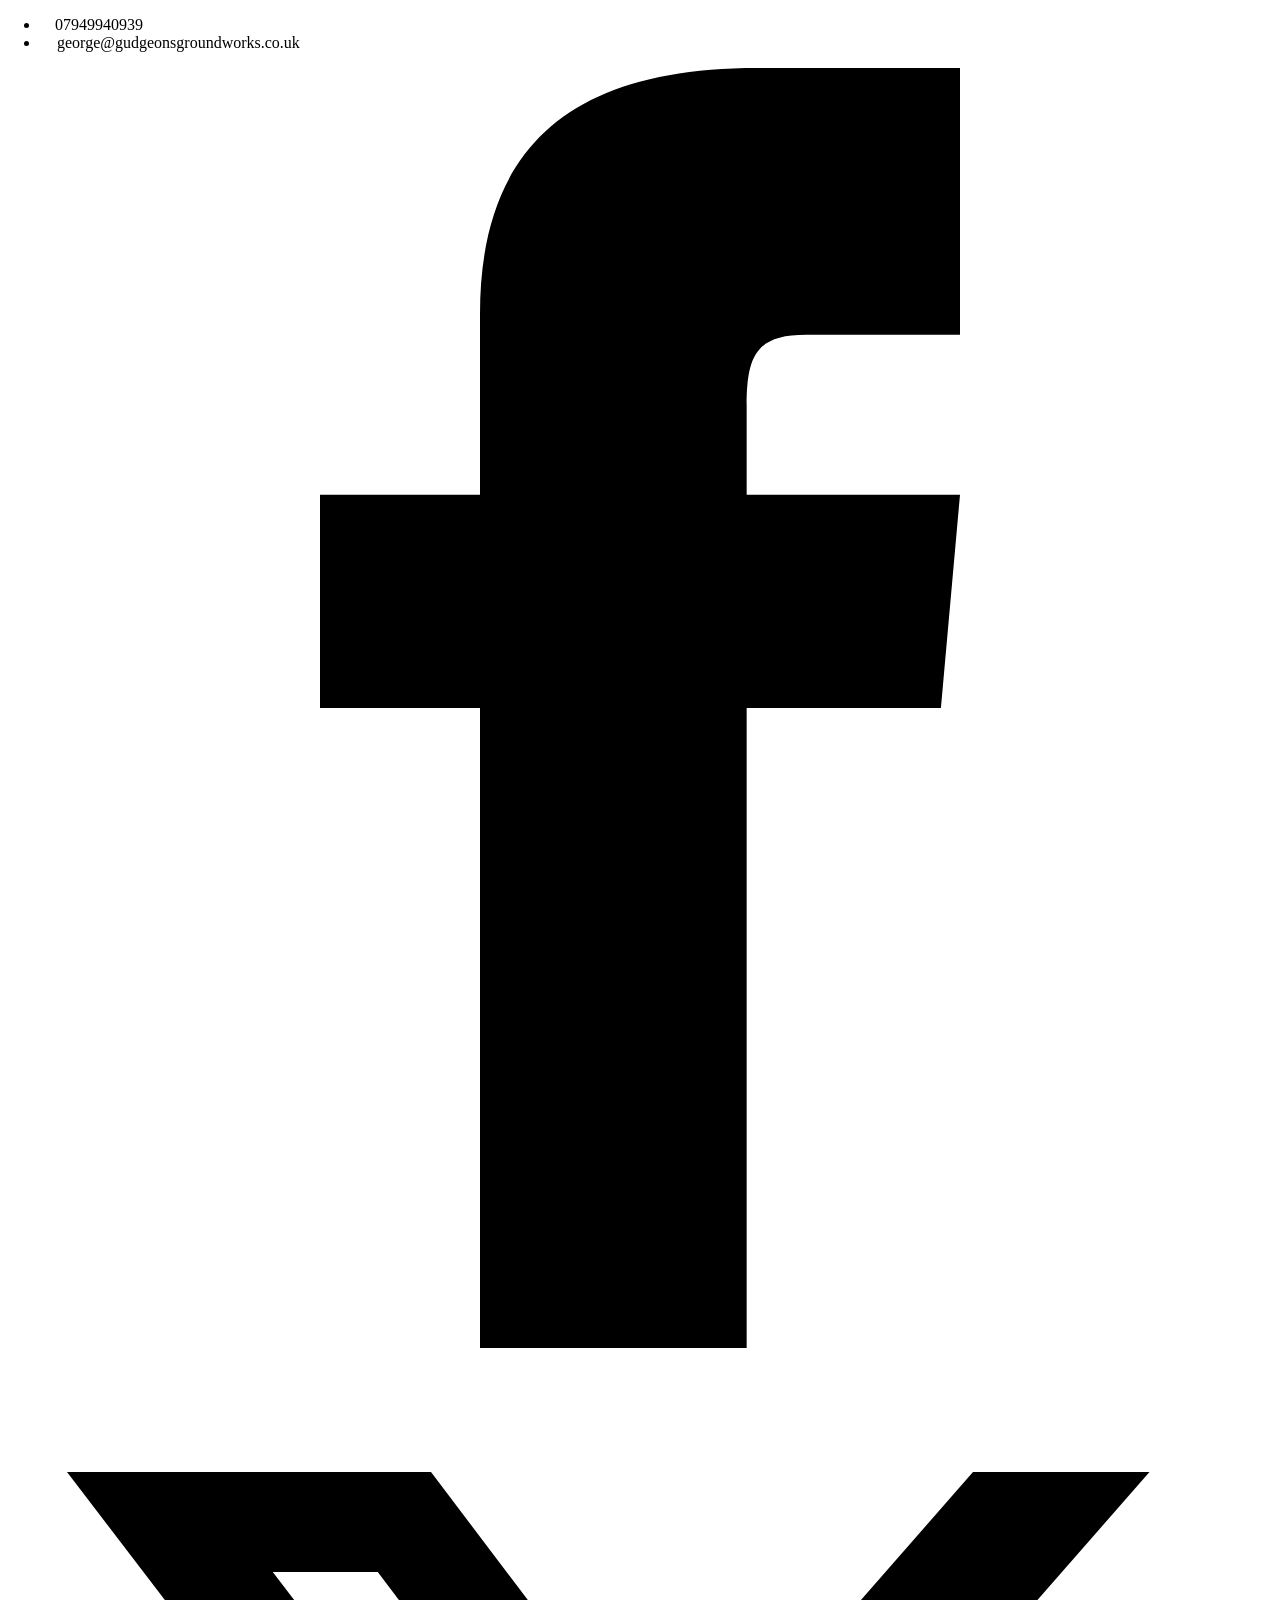
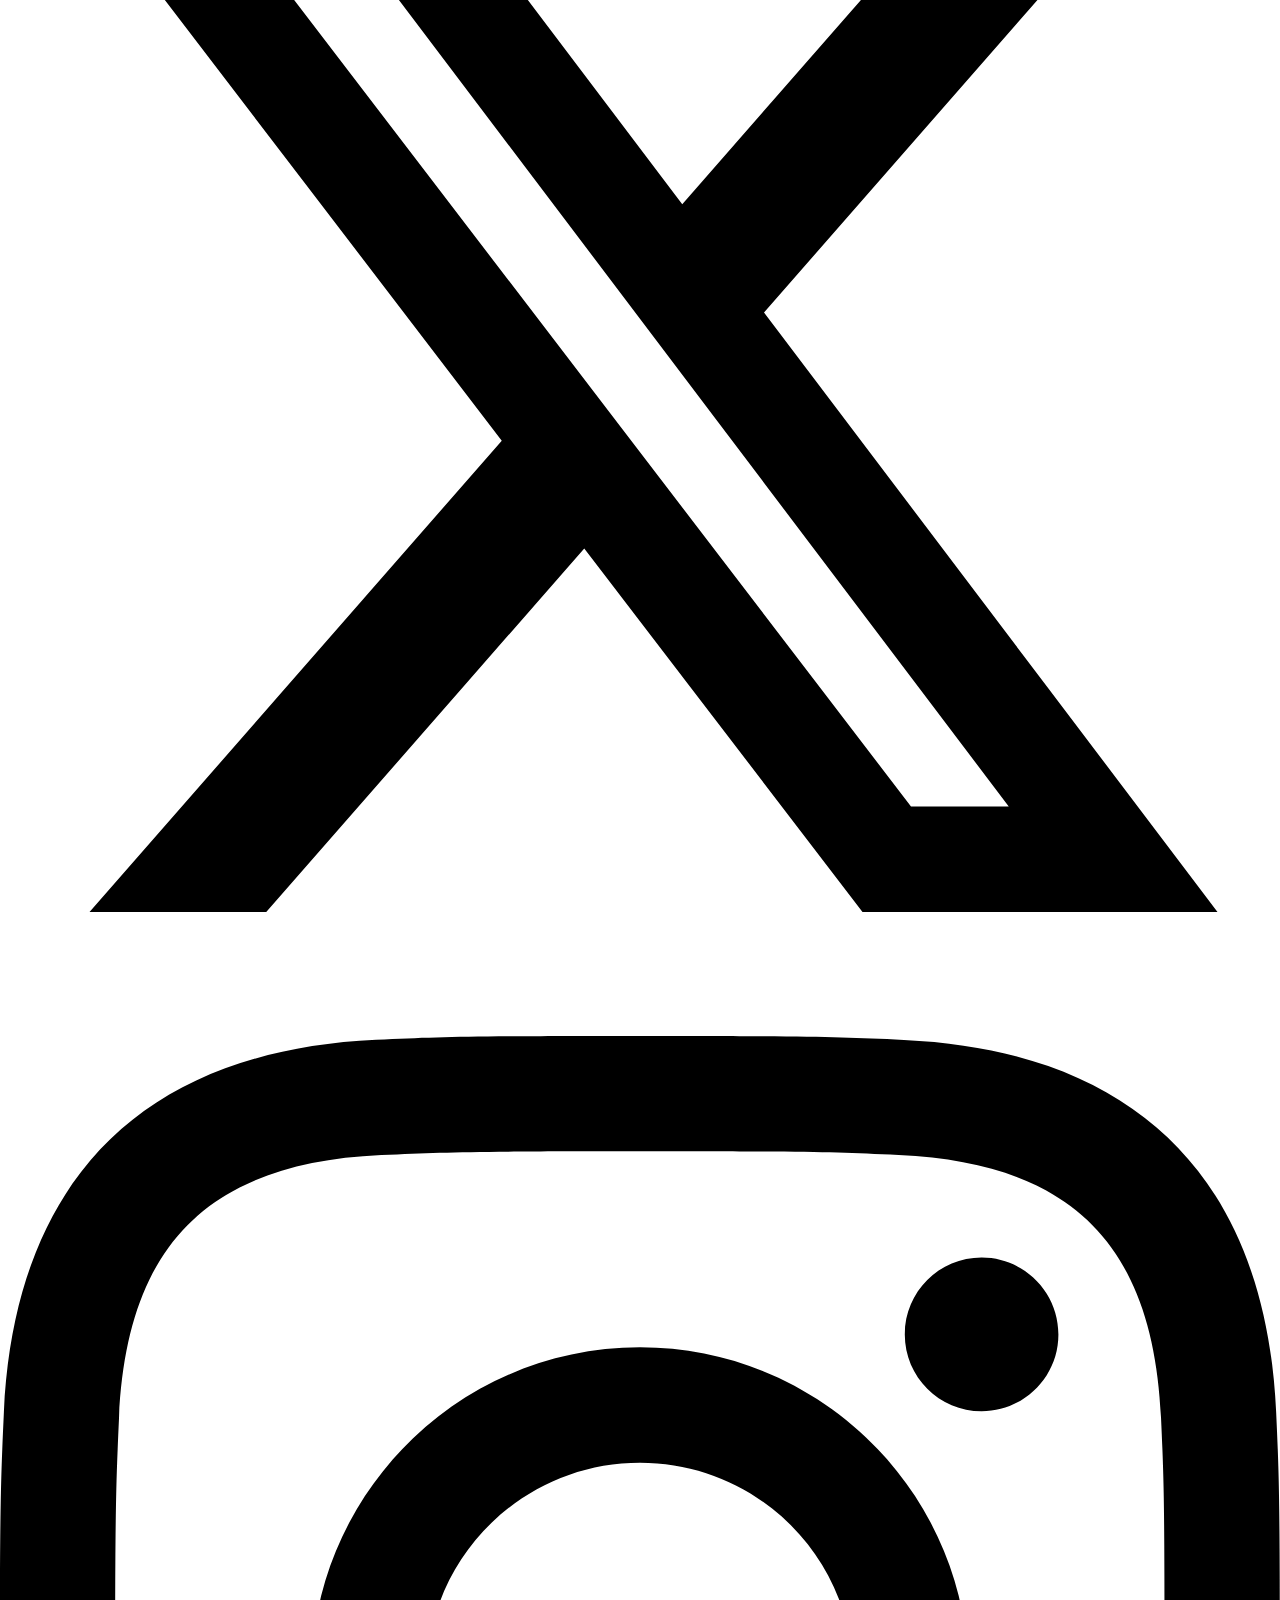
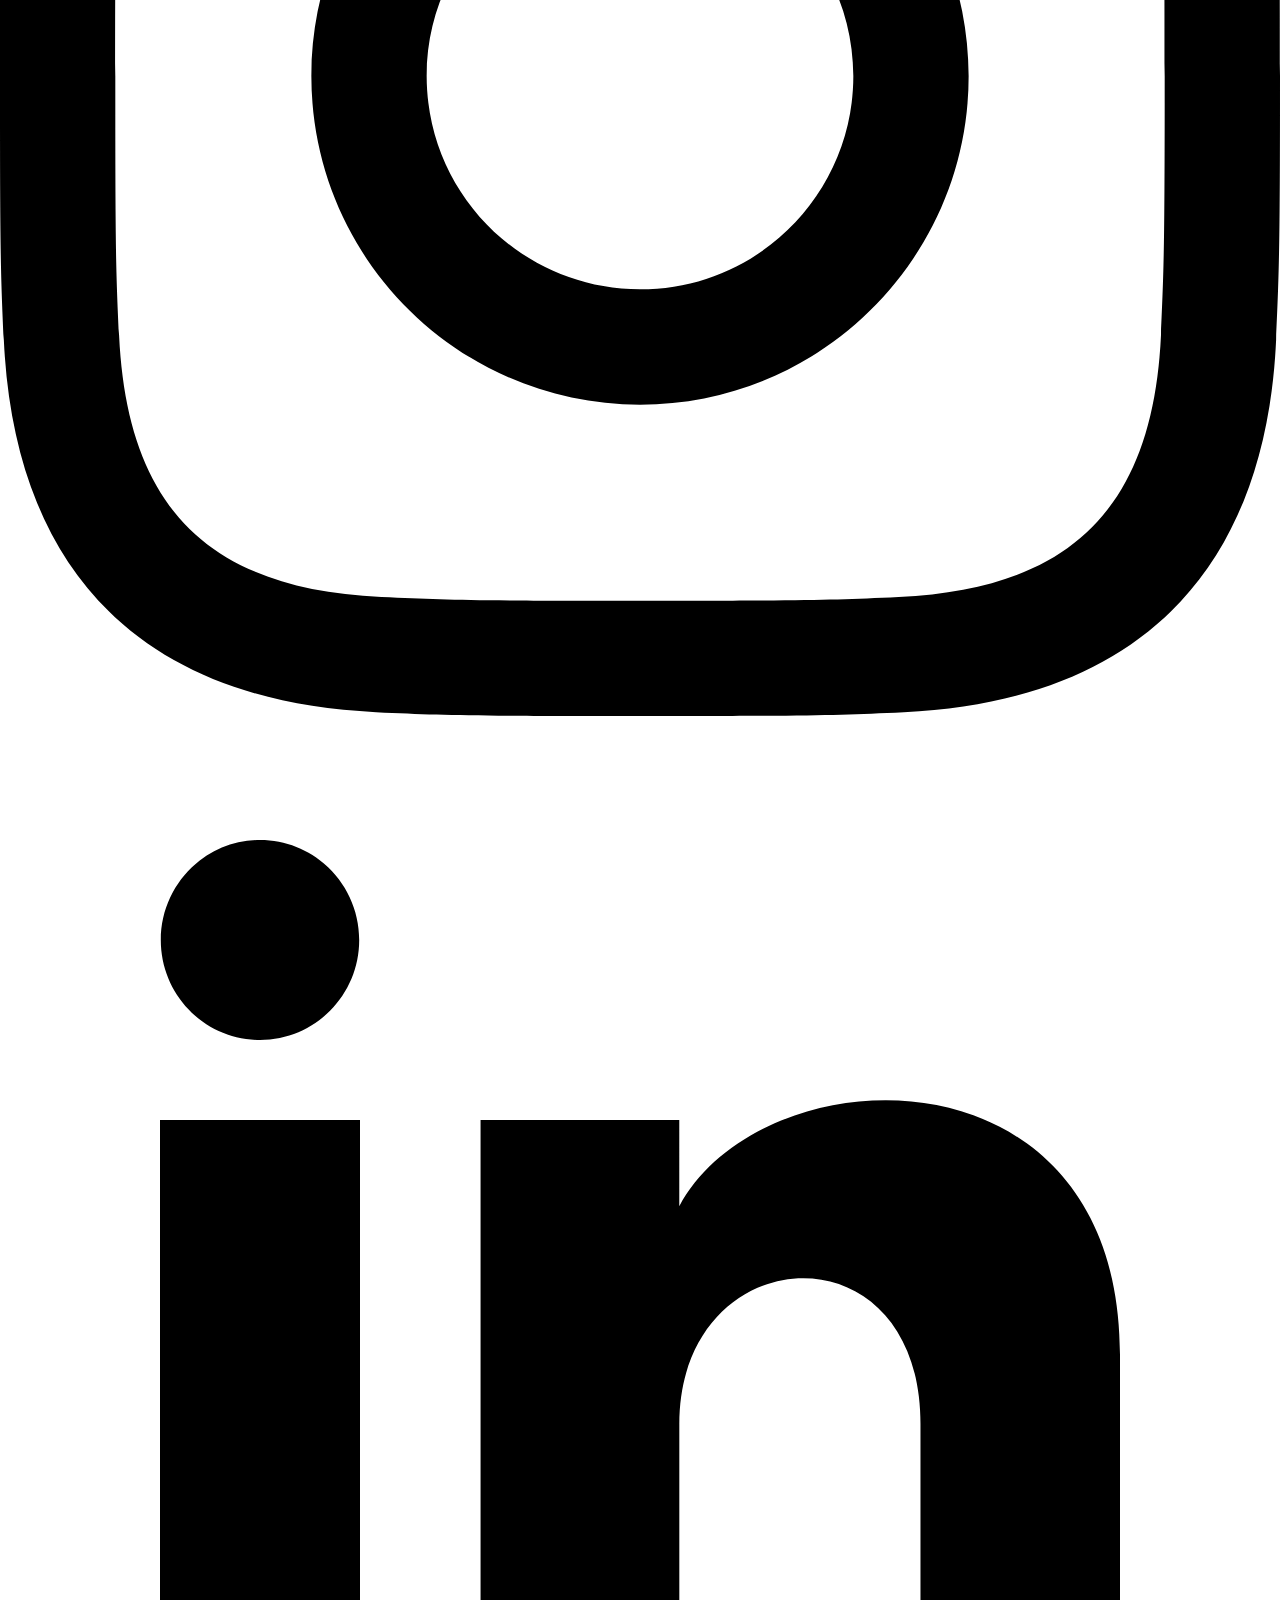
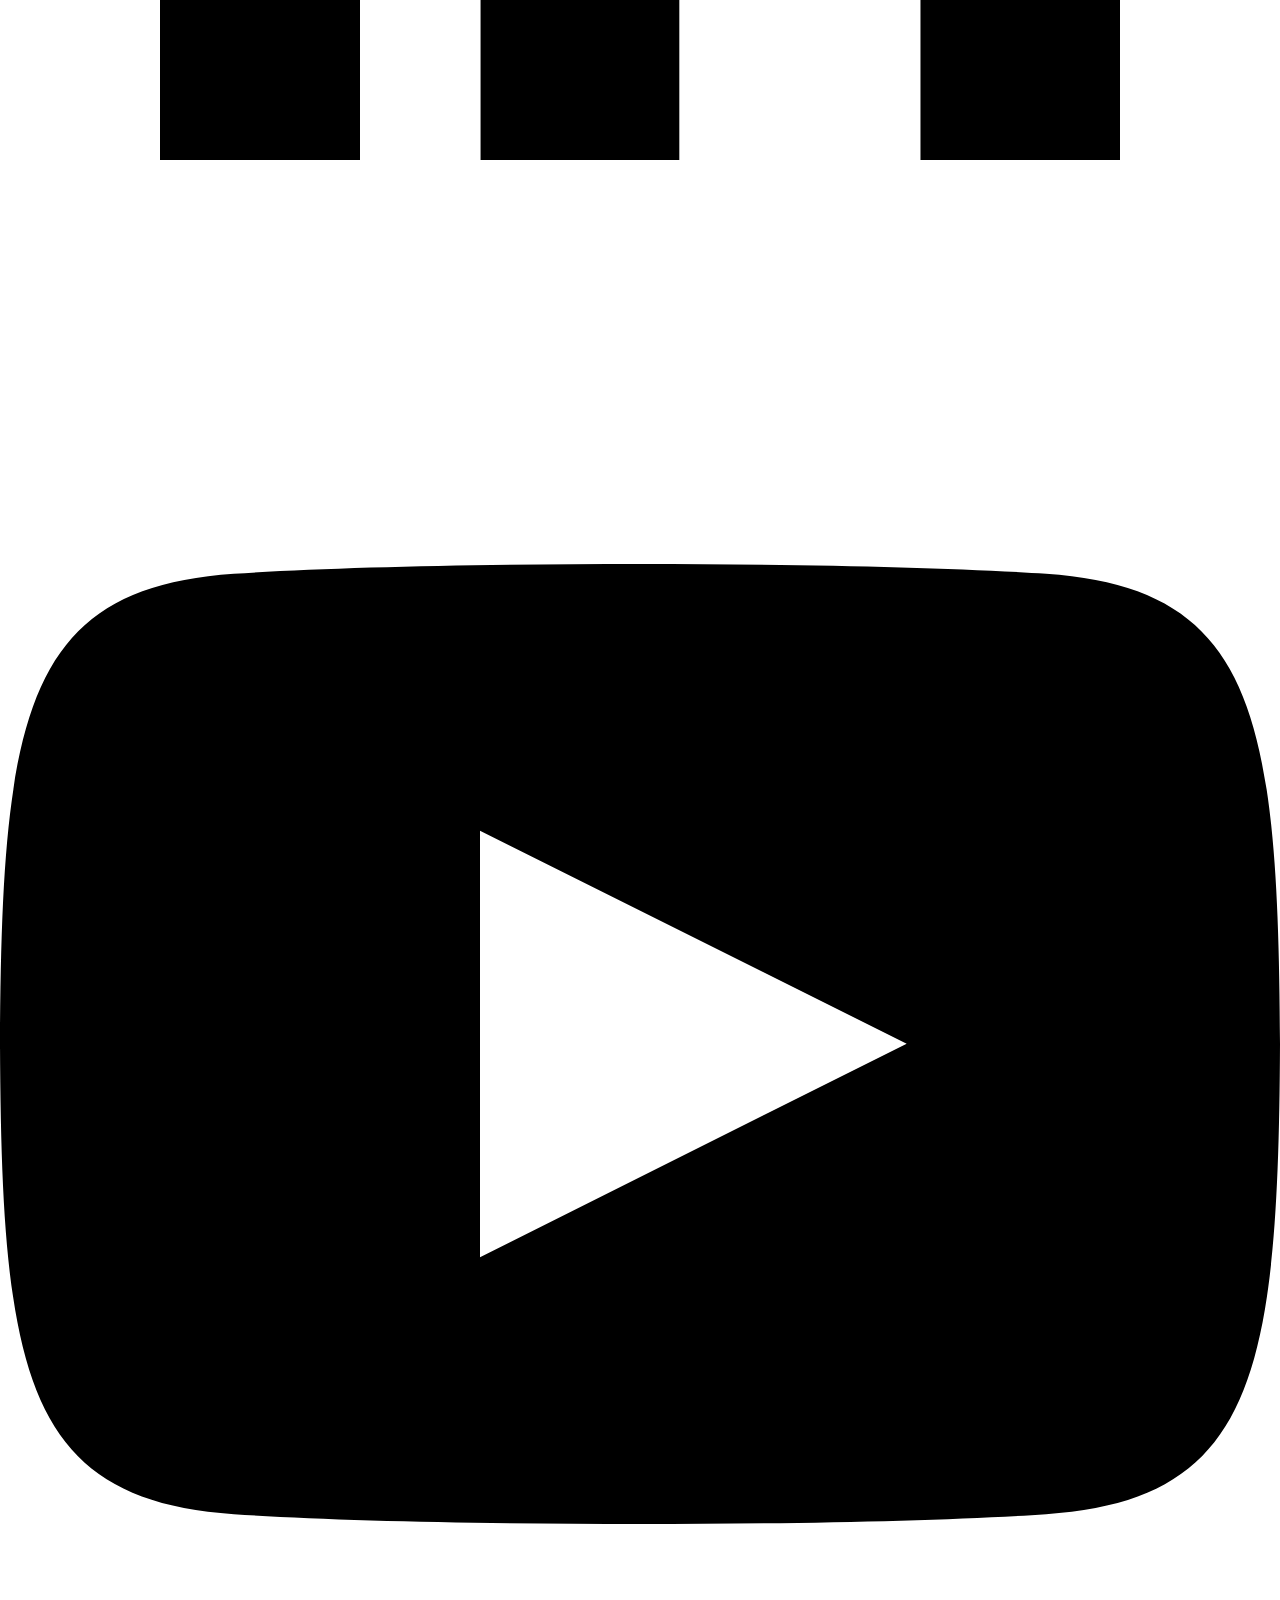
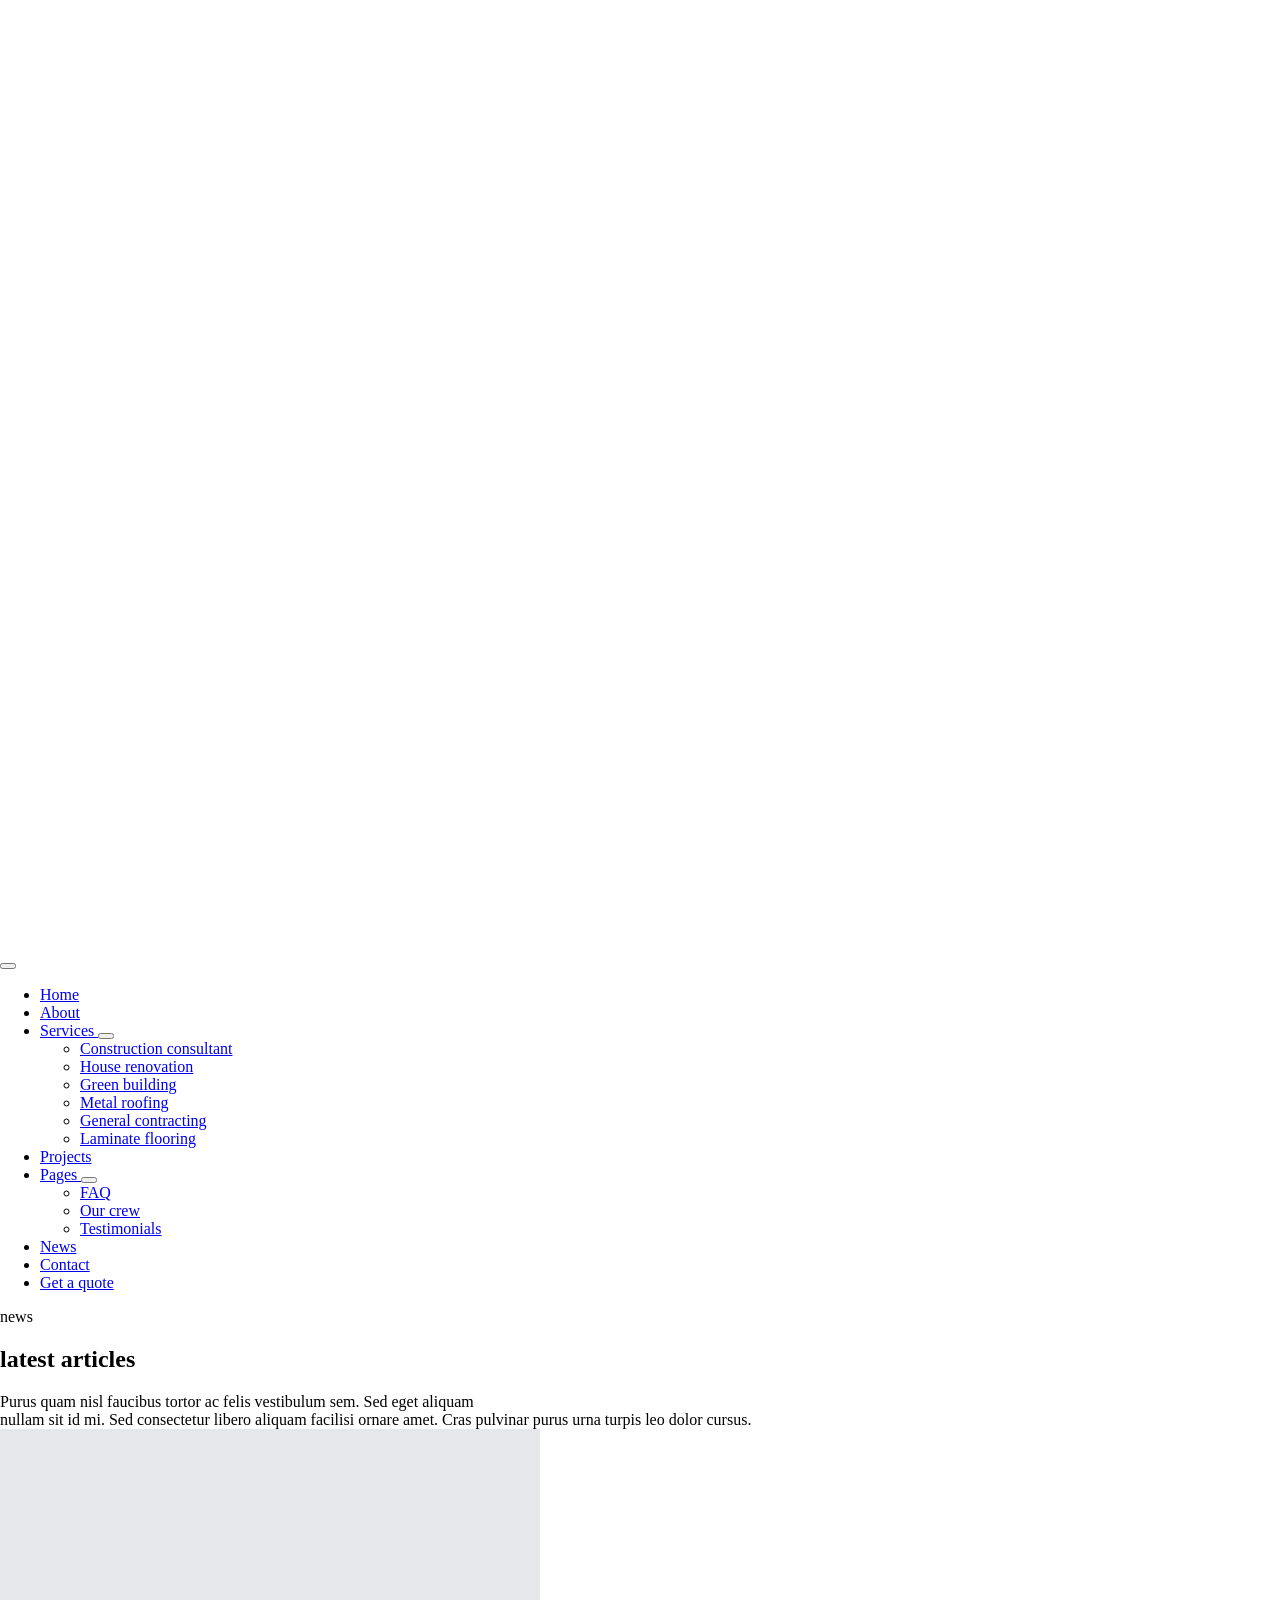
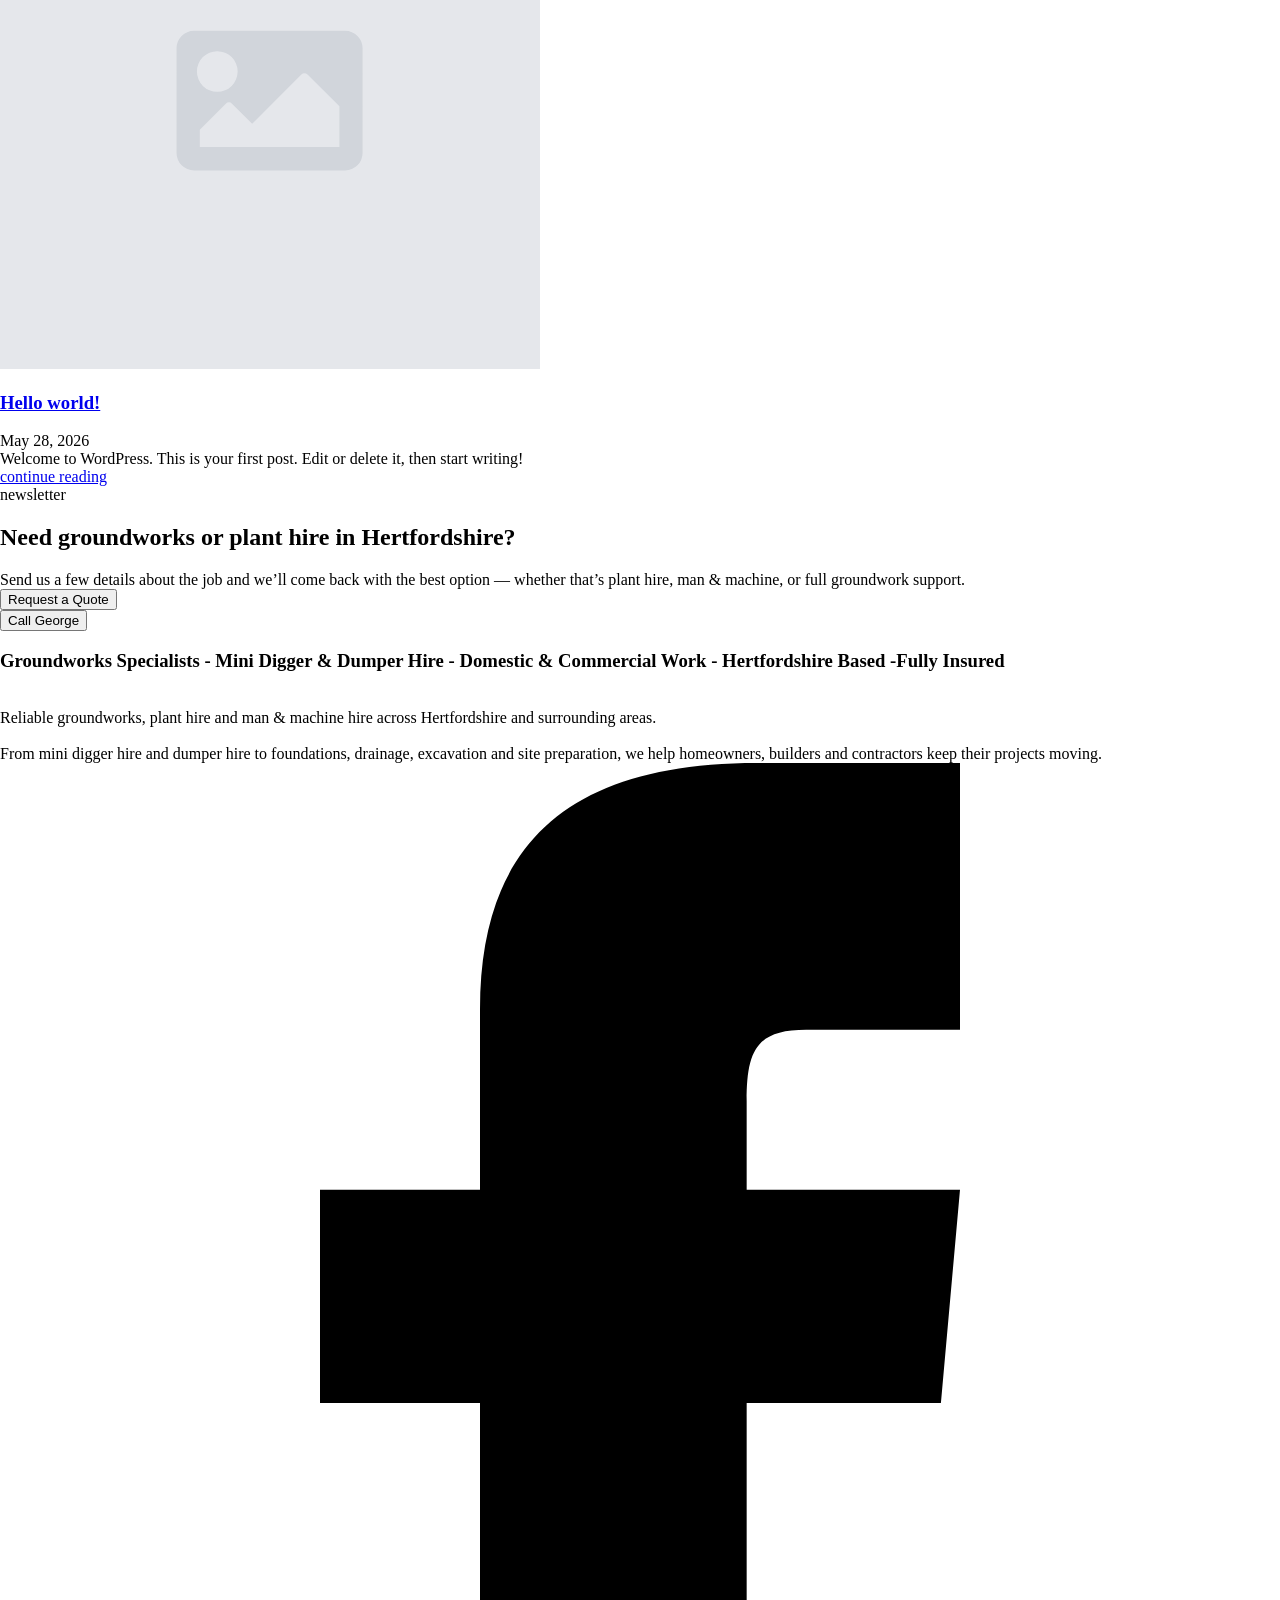
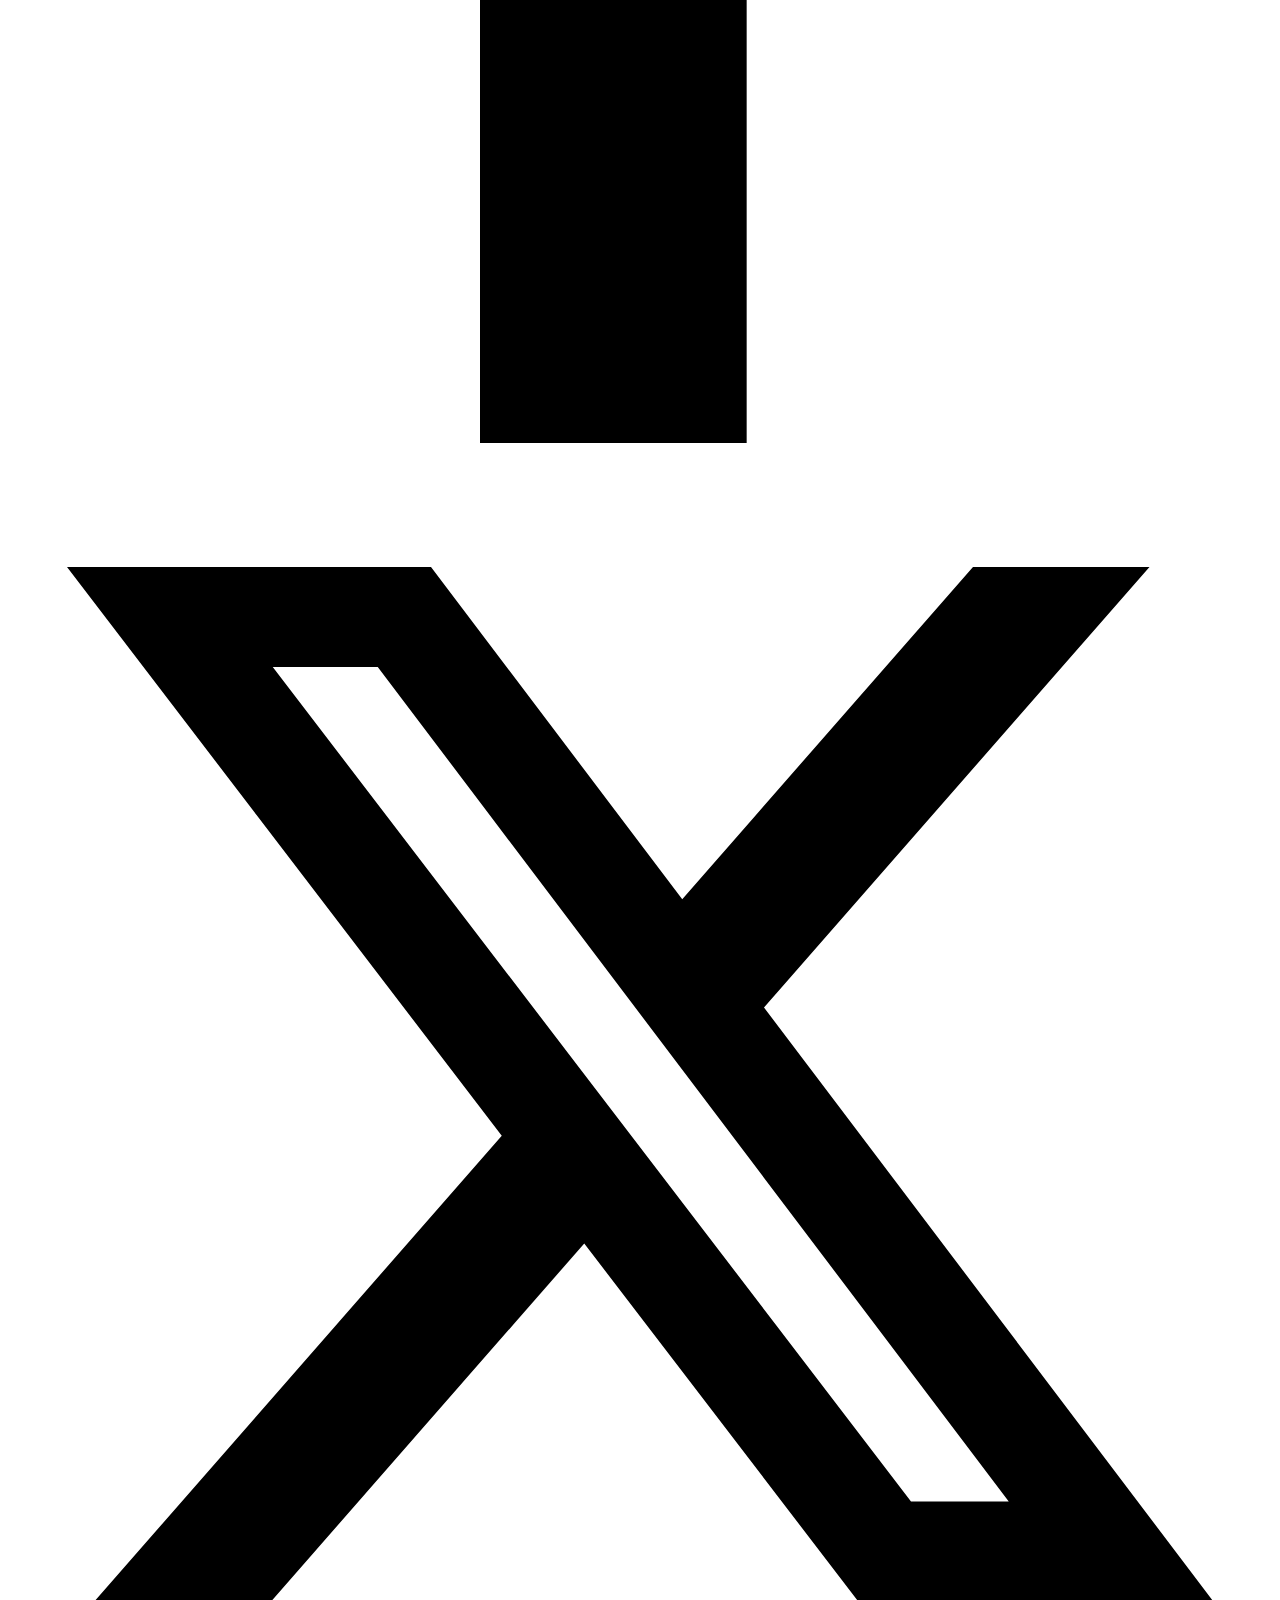
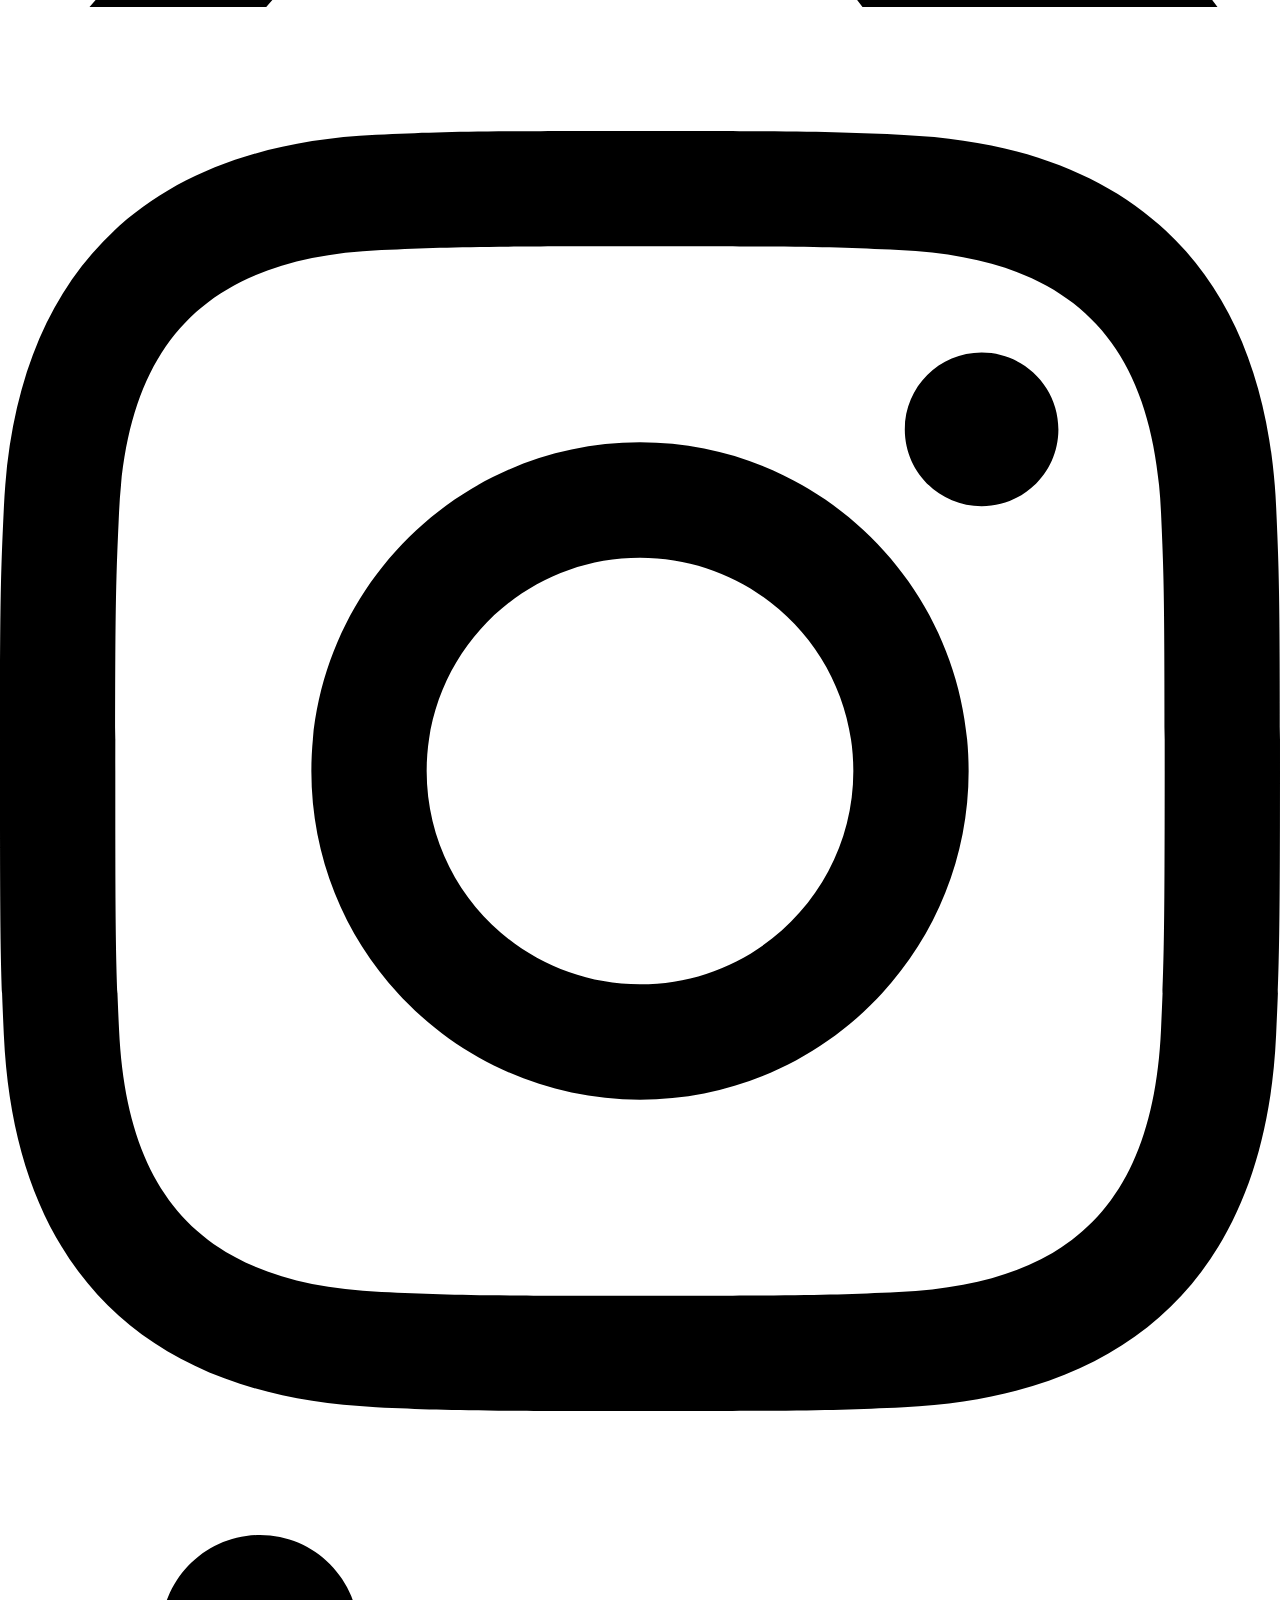
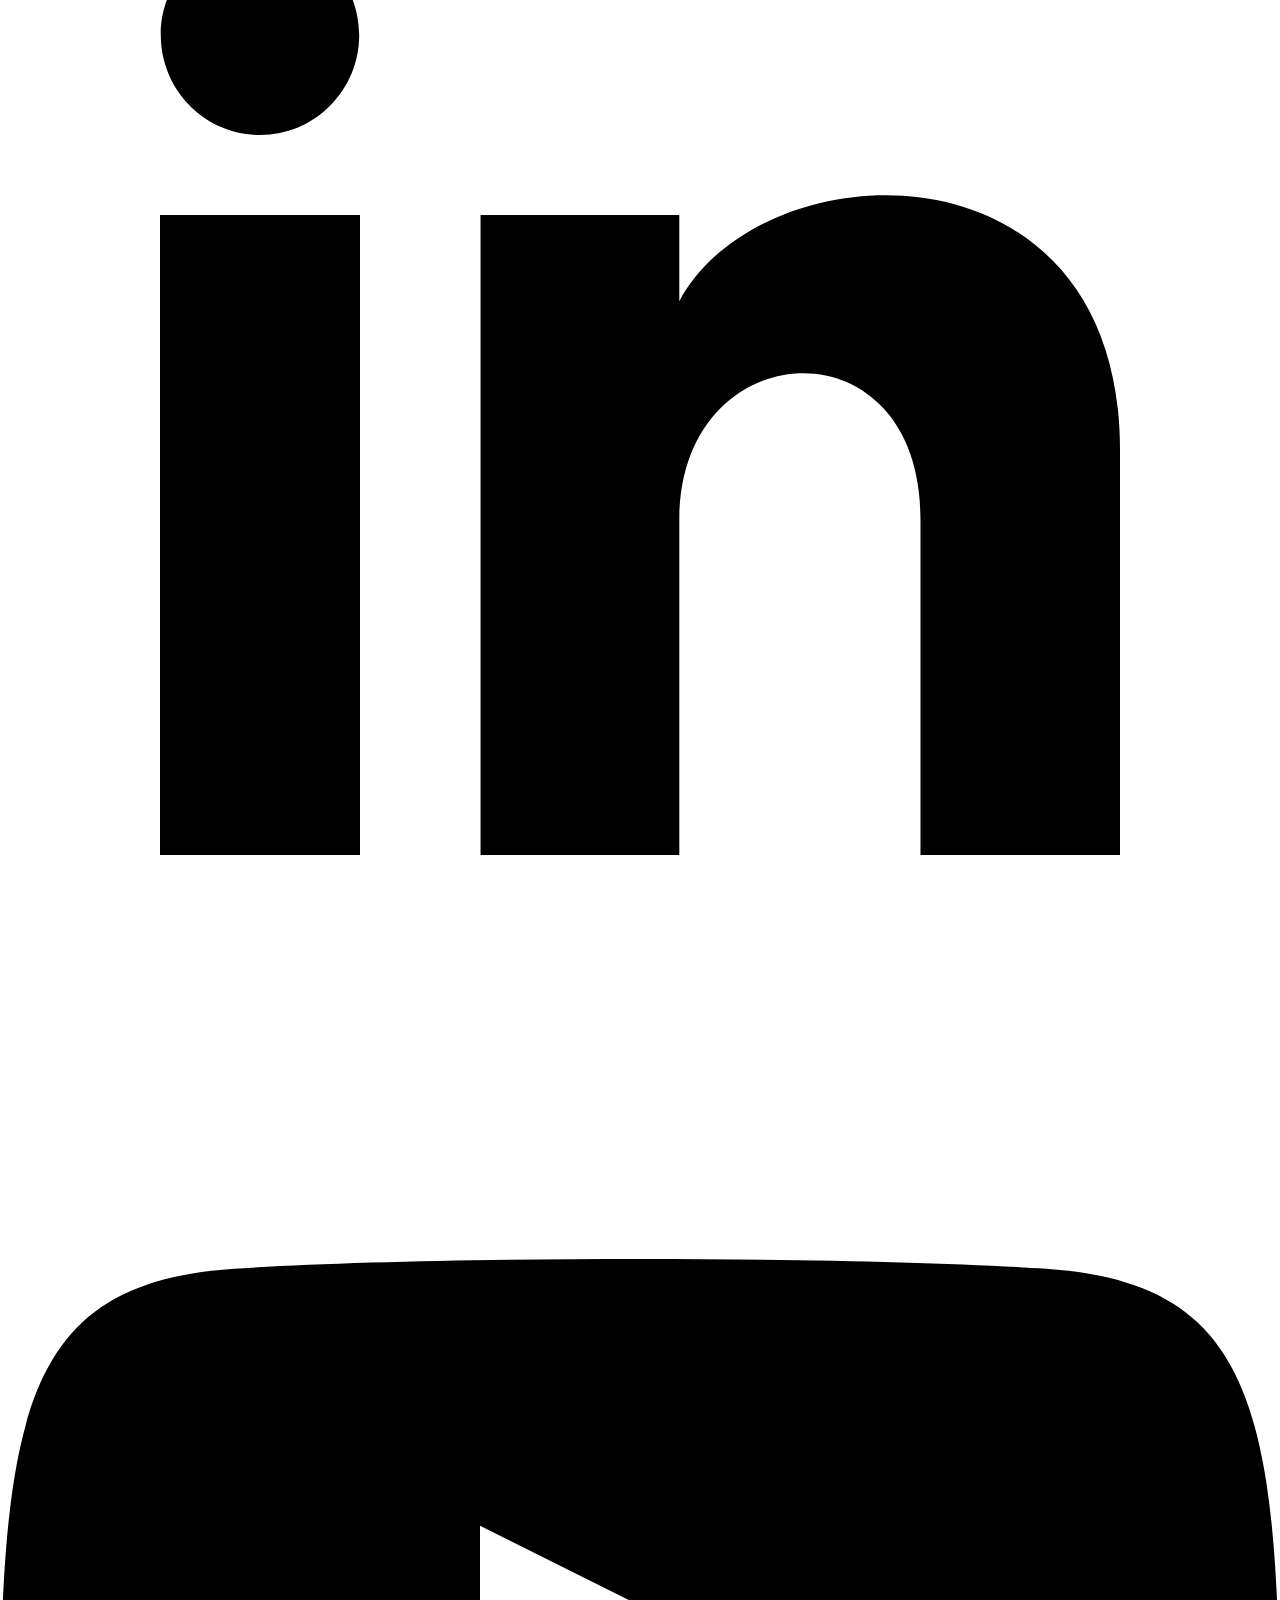
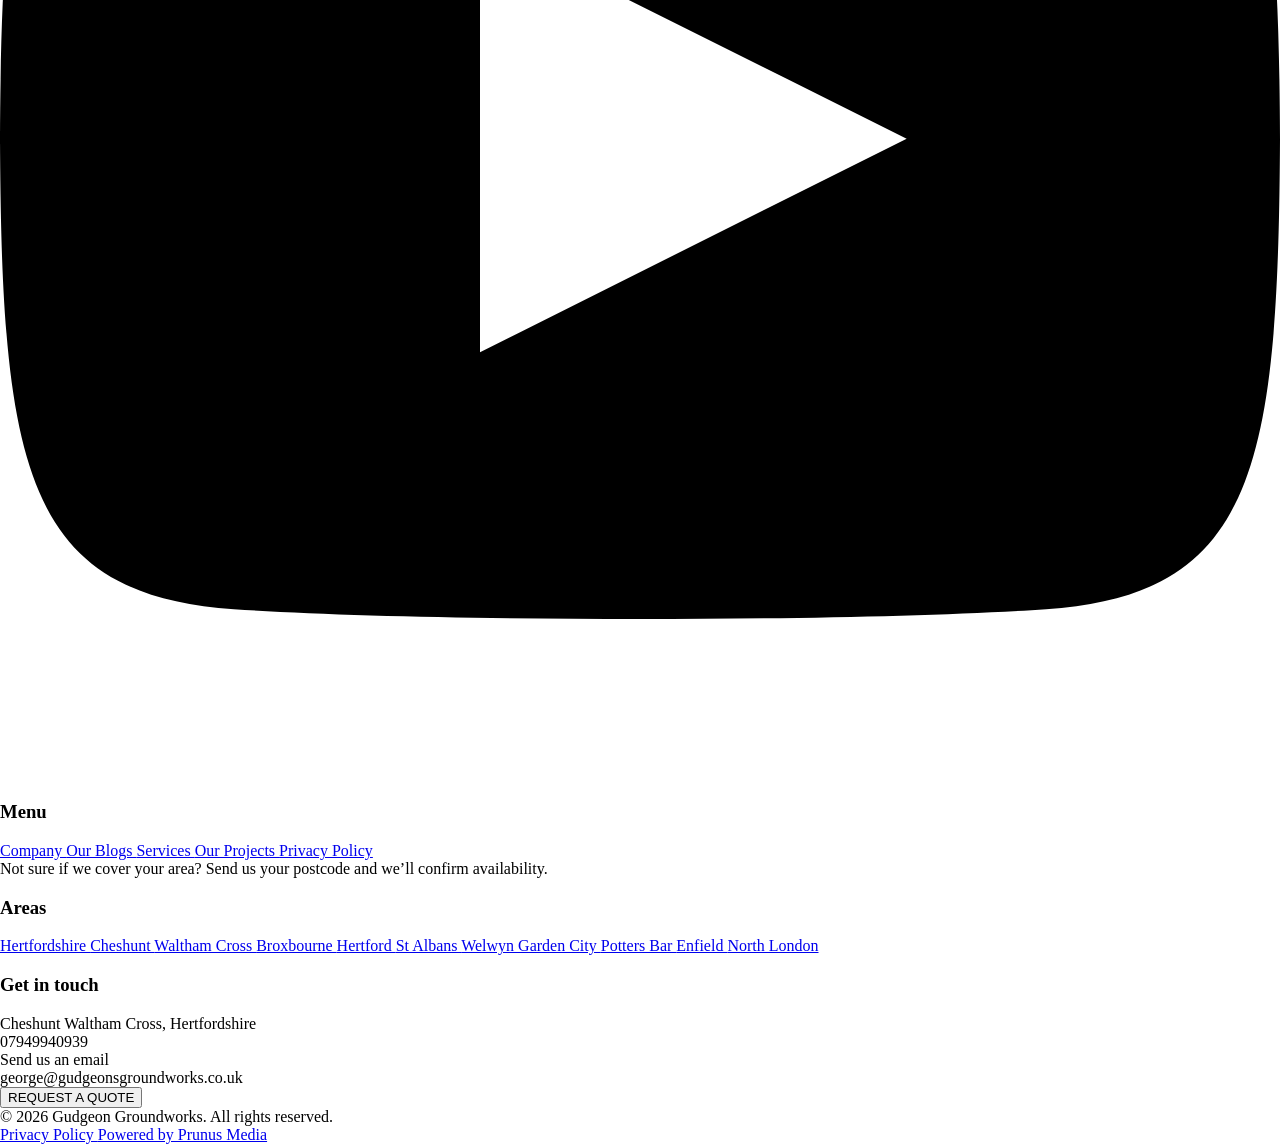
==== index.html @ c58c9d81 "Updated/Added simply-static-1-1780038366" ====
<!DOCTYPE html>
<html lang="en-US">

    <head><meta charset="UTF-8">
        
        <meta name="viewport" content="width=device-width, initial-scale=1">
                    <link rel="stylesheet" href="/wp-content/plugins/breakdance/plugin/themeless/normalize.min.css">
                <title>Gudgeons Groundworks</title>
<meta name="robots" content="max-image-preview:large">
<style id="wp-img-auto-sizes-contain-inline-css">
img:is([sizes=auto i],[sizes^="auto," i]){contain-intrinsic-size:3000px 1500px}
/*# sourceURL=wp-img-auto-sizes-contain-inline-css */
</style>
<style id="wp-block-paragraph-inline-css">
.is-small-text{font-size:.875em}.is-regular-text{font-size:1em}.is-large-text{font-size:2.25em}.is-larger-text{font-size:3em}.has-drop-cap:not(:focus):first-letter{float:left;font-size:8.4em;font-style:normal;font-weight:100;line-height:.68;margin:.05em .1em 0 0;text-transform:uppercase}body.rtl .has-drop-cap:not(:focus):first-letter{float:none;margin-left:.1em}p.has-drop-cap.has-background{overflow:hidden}:root :where(p.has-background){padding:1.25em 2.375em}:where(p.has-text-color:not(.has-link-color)) a{color:inherit}p.has-text-align-left[style*="writing-mode:vertical-lr"],p.has-text-align-right[style*="writing-mode:vertical-rl"]{rotate:180deg}
/*# sourceURL=/wp-includes/blocks/paragraph/style.min.css */
</style>
<style id="wp-emoji-styles-inline-css">

	img.wp-smiley, img.emoji {
		display: inline !important;
		border: none !important;
		box-shadow: none !important;
		height: 1em !important;
		width: 1em !important;
		margin: 0 0.07em !important;
		vertical-align: -0.1em !important;
		background: none !important;
		padding: 0 !important;
	}
/*# sourceURL=wp-emoji-styles-inline-css */
</style>
<style id="wp-block-library-inline-css">
:root{--wp-block-synced-color:#7a00df;--wp-block-synced-color--rgb:122,0,223;--wp-bound-block-color:var(--wp-block-synced-color);--wp-editor-canvas-background:#ddd;--wp-admin-theme-color:#007cba;--wp-admin-theme-color--rgb:0,124,186;--wp-admin-theme-color-darker-10:#006ba1;--wp-admin-theme-color-darker-10--rgb:0,107,160.5;--wp-admin-theme-color-darker-20:#005a87;--wp-admin-theme-color-darker-20--rgb:0,90,135;--wp-admin-border-width-focus:2px}@media (min-resolution:192dpi){:root{--wp-admin-border-width-focus:1.5px}}.wp-element-button{cursor:pointer}:root .has-very-light-gray-background-color{background-color:#eee}:root .has-very-dark-gray-background-color{background-color:#313131}:root .has-very-light-gray-color{color:#eee}:root .has-very-dark-gray-color{color:#313131}:root .has-vivid-green-cyan-to-vivid-cyan-blue-gradient-background{background:linear-gradient(135deg,#00d084,#0693e3)}:root .has-purple-crush-gradient-background{background:linear-gradient(135deg,#34e2e4,#4721fb 50%,#ab1dfe)}:root .has-hazy-dawn-gradient-background{background:linear-gradient(135deg,#faaca8,#dad0ec)}:root .has-subdued-olive-gradient-background{background:linear-gradient(135deg,#fafae1,#67a671)}:root .has-atomic-cream-gradient-background{background:linear-gradient(135deg,#fdd79a,#004a59)}:root .has-nightshade-gradient-background{background:linear-gradient(135deg,#330968,#31cdcf)}:root .has-midnight-gradient-background{background:linear-gradient(135deg,#020381,#2874fc)}:root{--wp--preset--font-size--normal:16px;--wp--preset--font-size--huge:42px}.has-regular-font-size{font-size:1em}.has-larger-font-size{font-size:2.625em}.has-normal-font-size{font-size:var(--wp--preset--font-size--normal)}.has-huge-font-size{font-size:var(--wp--preset--font-size--huge)}:root .has-text-align-center{text-align:center}:root .has-text-align-left{text-align:left}:root .has-text-align-right{text-align:right}.has-fit-text{white-space:nowrap!important}#end-resizable-editor-section{display:none}.aligncenter{clear:both}.items-justified-left{justify-content:flex-start}.items-justified-center{justify-content:center}.items-justified-right{justify-content:flex-end}.items-justified-space-between{justify-content:space-between}.screen-reader-text{word-wrap:normal!important;border:0;clip-path:inset(50%);height:1px;margin:-1px;overflow:hidden;padding:0;position:absolute;width:1px}.screen-reader-text:focus{background-color:#ddd;clip-path:none;color:#444;display:block;font-size:1em;height:auto;left:5px;line-height:normal;padding:15px 23px 14px;text-decoration:none;top:5px;width:auto;z-index:100000}html :where(.has-border-color){border-style:solid}html :where([style*=border-color]){border-style:solid}html :where([style*=border-top-color]){border-top-style:solid}html :where([style*=border-right-color]){border-right-style:solid}html :where([style*=border-bottom-color]){border-bottom-style:solid}html :where([style*=border-left-color]){border-left-style:solid}html :where([style*=border-width]){border-style:solid}html :where([style*=border-top-width]){border-top-style:solid}html :where([style*=border-right-width]){border-right-style:solid}html :where([style*=border-bottom-width]){border-bottom-style:solid}html :where([style*=border-left-width]){border-left-style:solid}html :where(img[class*=wp-image-]){height:auto;max-width:100%}:where(figure){margin:0 0 1em}html :where(.is-position-sticky){--wp-admin--admin-bar--position-offset:var(--wp-admin--admin-bar--height,0px)}@media screen and (max-width:600px){html :where(.is-position-sticky){--wp-admin--admin-bar--position-offset:0px}}
/*# sourceURL=/wp-includes/css/dist/block-library/common.min.css */
</style>
<style id="classic-theme-styles-inline-css">
/*! This file is auto-generated */
.wp-block-button__link{color:#fff;background-color:#32373c;border-radius:9999px;box-shadow:none;text-decoration:none;padding:calc(.667em + 2px) calc(1.333em + 2px);font-size:1.125em}.wp-block-file__button{background:#32373c;color:#fff;text-decoration:none}
/*# sourceURL=/wp-includes/css/classic-themes.min.css */
</style>


<link rel="https://api.w.org/" href="/wp-json/"><link rel="EditURI" type="application/rsd+xml" title="RSD" href="/xmlrpc.php?rsd">
<meta name="generator" content="WordPress 7.0">
<!-- [HEADER ASSETS] -->
<link rel="stylesheet" href="/wp-content/plugins/breakdance/subplugins/breakdance-elements/dependencies-files/awesome-menu@1/awesome-menu.css?bd_ver=2.7.2">
<link rel="stylesheet" href="/wp-content/plugins/breakdance/subplugins/breakdance-elements/dependencies-files/breakdance-posts@1/posts.css?bd_ver=2.7.2">
<link rel="stylesheet" href="/wp-content/plugins/breakdance/subplugins/breakdance-elements/dependencies-files/breakdance-fancy-background@1/fancy-background.css?bd_ver=2.7.2">
<link rel="stylesheet" href="https://fonts.googleapis.com/css2?family=DM%20Sans:ital,wght@0,100;0,200;0,300;0,400;0,500;0,600;0,700;0,800;0,900;1,100;1,200;1,300;1,400;1,500;1,600;1,700;1,800;1,900&amp;family=Staatliches:ital,wght@0,100;0,200;0,300;0,400;0,500;0,600;0,700;0,800;0,900;1,100;1,200;1,300;1,400;1,500;1,600;1,700;1,800;1,900&amp;display=swap">

<link rel="stylesheet" href="/wp-content/uploads/breakdance/css/post-16-defaults.css?v=1b65a50ecc96834bd5dd41c5c7f5b5b8">

<link rel="stylesheet" href="/wp-content/uploads/breakdance/css/post-19-defaults.css?v=62da89b928303ec33dda37fd8f699ce9">

<link rel="stylesheet" href="/wp-content/uploads/breakdance/css/post-17-defaults.css?v=ce8cac83e4fe69ccddf58975defb6daa">

<link rel="stylesheet" href="/wp-content/uploads/breakdance/css/global-settings.css?v=91d1530851d2650b0f7937f67b6e31bd">

<link rel="stylesheet" href="/wp-content/uploads/breakdance/css/post-16.css?v=90e5682e90ce48ebf3d19288bd6d092d">

<link rel="stylesheet" href="/wp-content/uploads/breakdance/css/post-19.css?v=4f6393aa8249a7d21f3f3d5df4c56412">

<link rel="stylesheet" href="/wp-content/uploads/breakdance/css/post-17.css?v=d521432ee032177b07e4b2360bf873e8">
<!-- [/EOF HEADER ASSETS] -->
    </head>
    
    <body class="home blog wp-theme-breakdance-zero breakdance">
                    <section class="bde-section-16-100 bde-section">
  
  
	



<div class="section-container"><div class="bde-icon-list-16-101 bde-icon-list bde-icon-list--background">
<ul>
  
              
    <li>
              <div class="bde-icon-list__item-wrapper">
      
      <span class="bde-icon-list__icon" aria-hidden="true">
        <svg xmlns="http://www.w3.org/2000/svg" width="11" height="11" viewbox="0 0 11 11" fill="none">
<path d="M10 8.35954C10 8.52178 9.96395 8.68853 9.88733 8.85078C9.81072 9.01302 9.71157 9.16625 9.58087 9.31047C9.36004 9.55383 9.11668 9.72959 8.84176 9.84226C8.57136 9.95493 8.27842 10.0135 7.96294 10.0135C7.50326 10.0135 7.01202 9.90536 6.49374 9.68453C5.97546 9.4637 5.45719 9.16625 4.94342 8.79219C4.41978 8.40916 3.92565 7.98734 3.4652 7.5303C3.00946 7.07151 2.58913 6.57887 2.20781 6.05659C1.83826 5.54281 1.54081 5.02904 1.32449 4.51978C1.10816 4.00601 1 3.51477 1 3.04607C1 2.73961 1.05408 2.44667 1.16224 2.17626C1.27041 1.90135 1.44166 1.64897 1.68052 1.42364C1.96895 1.13971 2.28443 1 2.61793 1C2.74412 1 2.87031 1.02704 2.98297 1.08112C3.10015 1.1352 3.20381 1.21632 3.28493 1.3335L4.3305 2.80721C4.41162 2.91988 4.47021 3.02354 4.51077 3.12268C4.55133 3.21733 4.57386 3.31197 4.57386 3.3976C4.57386 3.50576 4.54231 3.61392 4.47922 3.71758C4.42063 3.82123 4.335 3.92939 4.22684 4.03756L3.88433 4.39359C3.83475 4.44316 3.81222 4.50175 3.81222 4.57386C3.81222 4.60992 3.81673 4.64146 3.82574 4.67752C3.83926 4.71357 3.85278 4.74061 3.86179 4.76765C3.94291 4.91637 4.08262 5.11017 4.28092 5.34452C4.48373 5.57887 4.70005 5.81773 4.9344 6.05659C5.17777 6.29544 5.41212 6.51627 5.65098 6.71908C5.88533 6.91738 6.07912 7.05258 6.23235 7.1337C6.25488 7.14271 6.28192 7.15623 6.31347 7.16975C6.34952 7.18327 6.38558 7.18778 6.42614 7.18778C6.50275 7.18778 6.56134 7.16074 6.61092 7.11117L6.95343 6.77316C7.0661 6.66049 7.17426 6.57486 7.27792 6.52078C7.38157 6.45769 7.48523 6.42614 7.5979 6.42614C7.68353 6.42614 7.77366 6.44417 7.87281 6.48473C7.97196 6.52529 8.07561 6.58388 8.18828 6.66049L9.68002 7.71958C9.7972 7.8007 9.87832 7.89534 9.92789 8.00801C9.97296 8.12068 10 8.23335 10 8.35954Z" stroke="white" stroke-width="1.1" stroke-miterlimit="10"></path>
<path d="M6.94897 1.90137H9.11222V4.06461" stroke="white" stroke-width="1.1" stroke-linecap="round" stroke-linejoin="round"></path>
</svg>
      </span>
      <span class="bde-icon-list__text">
      07949940939
      </span>
              </div>
      
    </li>

  
              
    <li>
              <div class="bde-icon-list__item-wrapper">
      
      <span class="bde-icon-list__icon" aria-hidden="true">
        <svg xmlns="http://www.w3.org/2000/svg" width="13" height="12" viewbox="0 0 13 12" fill="none">
<path d="M6.5 10.35H3.75C2.1 10.35 1 9.525 1 7.6V3.75C1 1.825 2.1 1 3.75 1H9.25C10.9 1 12 1.825 12 3.75V5.4" stroke="white" stroke-miterlimit="10" stroke-linecap="round" stroke-linejoin="round"></path>
<path d="M9.25 4.02499L7.5285 5.39999C6.962 5.85099 6.0325 5.85099 5.466 5.39999L3.75 4.02499M10.4655 7.19849L8.5185 9.14549C8.4415 9.22249 8.37 9.36549 8.3535 9.46999L8.249 10.2125C8.2105 10.482 8.3975 10.669 8.667 10.6305L9.4095 10.526C9.514 10.5095 9.6625 10.438 9.734 10.361L11.681 8.41399C12.0165 8.07849 12.176 7.68799 11.681 7.19299C11.1915 6.70349 10.801 6.86299 10.4655 7.19849Z" stroke="white" stroke-miterlimit="10" stroke-linecap="round" stroke-linejoin="round"></path>
<path d="M10.185 7.479C10.35 8.073 10.812 8.535 11.406 8.7" stroke="white" stroke-miterlimit="10" stroke-linecap="round" stroke-linejoin="round"></path>
</svg>
      </span>
      <span class="bde-icon-list__text">
      george@gudgeonsgroundworks.co.uk
      </span>
              </div>
      
    </li>

  </ul>

</div><div class="bde-social-icons-16-102 bde-social-icons">
                  
            
            

    
    
    
    
    
    <a class="breakdance-link bde-social-icons__icon-wrapper bde-social-icons__icon-facebook" href="https://www.facebook.com/" target="_self" data-type="url" aria-label="facebook">

             <svg xmlns="http://www.w3.org/2000/svg" width="100%" viewbox="0 0 24 24">
            <path d="M9 8h-3v4h3v12h5v-12h3.642l.358-4h-4v-1.667c0-.955.192-1.333 1.115-1.333h2.885v-5h-3.808c-3.596 0-5.192 1.583-5.192 4.615v3.385z"></path>
       </svg>
              </a>

                    
            
            

    
    
    
    
    
    <a class="breakdance-link bde-social-icons__icon-wrapper bde-social-icons__icon-twitter" href="https://twitter.com/" target="_self" data-type="url" aria-label="twitter">

              <svg xmlns="http://www.w3.org/2000/svg" width="100%" viewbox="0 0 512 512">
          <path d="M389.2 48h70.6L305.6 224.2 487 464H345L233.7 318.6 106.5 464H35.8L200.7 275.5 26.8 48H172.4L272.9 180.9 389.2 48zM364.4 421.8h39.1L151.1 88h-42L364.4 421.8z"></path>
        </svg>
              </a>

                    
            
            

    
    
    
    
    
    <a class="breakdance-link bde-social-icons__icon-wrapper bde-social-icons__icon-instagram" href="https://www.instagram.com/" target="_self" data-type="url" aria-label="instagram">

             <svg xmlns="http://www.w3.org/2000/svg" width="100%" viewbox="0 0 24 24">
            <path d="M12 2.163c3.204 0 3.584.012 4.85.07 3.252.148 4.771 1.691 4.919 4.919.058 1.265.069 1.645.069 4.849 0 3.205-.012 3.584-.069 4.849-.149 3.225-1.664 4.771-4.919 4.919-1.266.058-1.644.07-4.85.07-3.204 0-3.584-.012-4.849-.07-3.26-.149-4.771-1.699-4.919-4.92-.058-1.265-.07-1.644-.07-4.849 0-3.204.013-3.583.07-4.849.149-3.227 1.664-4.771 4.919-4.919 1.266-.057 1.645-.069 4.849-.069zm0-2.163c-3.259 0-3.667.014-4.947.072-4.358.2-6.78 2.618-6.98 6.98-.059 1.281-.073 1.689-.073 4.948 0 3.259.014 3.668.072 4.948.2 4.358 2.618 6.78 6.98 6.98 1.281.058 1.689.072 4.948.072 3.259 0 3.668-.014 4.948-.072 4.354-.2 6.782-2.618 6.979-6.98.059-1.28.073-1.689.073-4.948 0-3.259-.014-3.667-.072-4.947-.196-4.354-2.617-6.78-6.979-6.98-1.281-.059-1.69-.073-4.949-.073zm0 5.838c-3.403 0-6.162 2.759-6.162 6.162s2.759 6.163 6.162 6.163 6.162-2.759 6.162-6.163c0-3.403-2.759-6.162-6.162-6.162zm0 10.162c-2.209 0-4-1.79-4-4 0-2.209 1.791-4 4-4s4 1.791 4 4c0 2.21-1.791 4-4 4zm6.406-11.845c-.796 0-1.441.645-1.441 1.44s.645 1.44 1.441 1.44c.795 0 1.439-.645 1.439-1.44s-.644-1.44-1.439-1.44z"></path>
       </svg>
              </a>

                    
            
            

    
    
    
    
    
    <a class="breakdance-link bde-social-icons__icon-wrapper bde-social-icons__icon-linkedin" href="http://linkedin.com/" target="_self" data-type="url" aria-label="linkedin">

             <svg xmlns="http://www.w3.org/2000/svg" width="100%" viewbox="-4 -2 32 32">
            <path d="M4.98 3.5c0 1.381-1.11 2.5-2.48 2.5s-2.48-1.119-2.48-2.5c0-1.38 1.11-2.5 2.48-2.5s2.48 1.12 2.48 2.5zm.02 4.5h-5v16h5v-16zm7.982 0h-4.968v16h4.969v-8.399c0-4.67 6.029-5.052 6.029 0v8.399h4.988v-10.131c0-7.88-8.922-7.593-11.018-3.714v-2.155z"></path>
       </svg>
              </a>

                    
            
            

    
    
    
    
    
    <a class="breakdance-link bde-social-icons__icon-wrapper bde-social-icons__icon-youtube" href="https://www.youtube.com/" target="_self" data-type="url" aria-label="youtube">

             <svg xmlns="http://www.w3.org/2000/svg" width="100%" viewbox="0 0 24 24">
            <path d="M19.615 3.184c-3.604-.246-11.631-.245-15.23 0-3.897.266-4.356 2.62-4.385 8.816.029 6.185.484 8.549 4.385 8.816 3.6.245 11.626.246 15.23 0 3.897-.266 4.356-2.62 4.385-8.816-.029-6.185-.484-8.549-4.385-8.816zm-10.615 12.816v-8l8 3.993-8 4.007z"></path>
       </svg>
              </a>

    
</div></div>
</section><header class="bde-header-builder-16-103 bde-header-builder bde-header-builder--sticky-scroll-slide">

<div class="bde-header-builder__container"><a class="bde-container-link-16-114 bde-container-link breakdance-link" href="/" target="_self" data-type="url">
  
  
	



<div class="bde-image-16-116 bde-image">
<figure class="breakdance-image breakdance-image--33">
	<div class="breakdance-image-container">
		<div class="breakdance-image-clip"><img class="breakdance-image-object" src="/wp-content/uploads/2026/05/Screenshot-2026-05-28-125658.png" width="844" height="844" srcset="/wp-content/uploads/2026/05/Screenshot-2026-05-28-125658.png 844w, /wp-content/uploads/2026/05/Screenshot-2026-05-28-125658-300x300.png 300w, /wp-content/uploads/2026/05/Screenshot-2026-05-28-125658-150x150.png 150w, /wp-content/uploads/2026/05/Screenshot-2026-05-28-125658-768x768.png 768w" sizes="(max-width: 844px) 100vw, 844px"></div>
	</div></figure>

</div>

</a><div class="bde-menu-16-105 bde-menu">


      
        
    <nav class="breakdance-menu breakdance-menu--collapse  breakdance-menu--active-styles breakdance-menu--active-underline  ">
    <button class="breakdance-menu-toggle breakdance-menu-toggle--squeeze" type="button" aria-label="Open Menu" aria-expanded="false" aria-controls="menu-105">
                  <span class="breakdance-menu-toggle-icon">
            <span class="breakdance-menu-toggle-lines"></span>
          </span>
            </button>
    
  <ul class="breakdance-menu-list" id="menu-105">
              
  
    <li class="breakdance-menu-item-16-106 breakdance-menu-item">
        
            
            

    
    
    
    
    
    <a class="breakdance-link breakdance-menu-link" href="/" target="_self" data-type="url">
  Home
    </a>

</li><li class="breakdance-menu-item-16-107 breakdance-menu-item">
        
            
            

    
    
    
    
    
    <a class="breakdance-link breakdance-menu-link" href="/about/" target="_self" data-type="url">
  About
    </a>

</li><li class="bde-menu-dropdown-16-108 bde-menu-dropdown breakdance-menu-item">
<div class="breakdance-dropdown  breakdance-dropdown--with-link">
    <div class="breakdance-dropdown-toggle">
      
                      
            
            

    
    
    
    
    
    <a class="breakdance-link breakdance-menu-link" href="/services/" target="_self" data-type="" aria-expanded="false" aria-controls="dropdown-108">

          Services
            </a>

      
      <button class="breakdance-menu-link-arrow" type="button" aria-expanded="false" aria-controls="dropdown-108" aria-label="Services Submenu"></button>
    </div>

    <div class="breakdance-dropdown-floater" aria-hidden="true" id="dropdown-108">
        <div class="breakdance-dropdown-body">
              <div class="breakdance-dropdown-section breakdance-dropdown-section--">
    <div class="breakdance-dropdown-columns">
              <div class="breakdance-dropdown-column ">
          
          <ul class="breakdance-dropdown-links">
                                <li class="breakdance-dropdown-item">
            
            
            

    
    
    
    
    
    <a class="breakdance-link breakdance-dropdown-link" href="/services/construction-consultant/" target="_self" data-type="">

      
      <span class="breakdance-dropdown-link__label">
                  <span class="breakdance-dropdown-link__text">Construction consultant</span>
        
              </span>
        </a>

  </li>

                                <li class="breakdance-dropdown-item">
            
            
            

    
    
    
    
    
    <a class="breakdance-link breakdance-dropdown-link" href="/services/house-renovation/" target="_self" data-type="">

      
      <span class="breakdance-dropdown-link__label">
                  <span class="breakdance-dropdown-link__text">House renovation</span>
        
              </span>
        </a>

  </li>

                                <li class="breakdance-dropdown-item">
            
            
            

    
    
    
    
    
    <a class="breakdance-link breakdance-dropdown-link" href="/services/green-building/" target="_self" data-type="">

      
      <span class="breakdance-dropdown-link__label">
                  <span class="breakdance-dropdown-link__text">Green building</span>
        
              </span>
        </a>

  </li>

                                <li class="breakdance-dropdown-item">
            
            
            

    
    
    
    
    
    <a class="breakdance-link breakdance-dropdown-link" href="/services/metal-roofing/" target="_self" data-type="">

      
      <span class="breakdance-dropdown-link__label">
                  <span class="breakdance-dropdown-link__text">Metal roofing</span>
        
              </span>
        </a>

  </li>

                                <li class="breakdance-dropdown-item">
            
            
            

    
    
    
    
    
    <a class="breakdance-link breakdance-dropdown-link" href="/services/general-contracting/" target="_self" data-type="">

      
      <span class="breakdance-dropdown-link__label">
                  <span class="breakdance-dropdown-link__text">General contracting</span>
        
              </span>
        </a>

  </li>

                                <li class="breakdance-dropdown-item">
            
            
            

    
    
    
    
    
    <a class="breakdance-link breakdance-dropdown-link" href="/services/laminate-flooring/" target="_self" data-type="">

      
      <span class="breakdance-dropdown-link__label">
                  <span class="breakdance-dropdown-link__text">Laminate flooring</span>
        
              </span>
        </a>

  </li>

                      </ul>
        </div>
          </div>
  </div>


                    </div>
    </div>
</div>

</li><li class="breakdance-menu-item-16-109 breakdance-menu-item">
        
            
            

    
    
    
    
    
    <a class="breakdance-link breakdance-menu-link" href="/projects/" target="_self" data-type="url">
  Projects
    </a>

</li><li class="bde-menu-dropdown-16-110 bde-menu-dropdown breakdance-menu-item">
<div class="breakdance-dropdown  breakdance-dropdown--with-link">
    <div class="breakdance-dropdown-toggle">
      
                      
            
            

    
    
    
    
    
    <a class="breakdance-link breakdance-menu-link" href="#" target="_self" data-type="" aria-expanded="false" aria-controls="dropdown-110">

          Pages
            </a>

      
      <button class="breakdance-menu-link-arrow" type="button" aria-expanded="false" aria-controls="dropdown-110" aria-label="Pages Submenu"></button>
    </div>

    <div class="breakdance-dropdown-floater" aria-hidden="true" id="dropdown-110">
        <div class="breakdance-dropdown-body">
              <div class="breakdance-dropdown-section breakdance-dropdown-section--">
    <div class="breakdance-dropdown-columns">
              <div class="breakdance-dropdown-column ">
          
          <ul class="breakdance-dropdown-links">
                                <li class="breakdance-dropdown-item">
            
            
            

    
    
    
    
    
    <a class="breakdance-link breakdance-dropdown-link" href="/frequently-asked-questions/" target="_self" data-type="">

      
      <span class="breakdance-dropdown-link__label">
                  <span class="breakdance-dropdown-link__text">FAQ</span>
        
              </span>
        </a>

  </li>

                                <li class="breakdance-dropdown-item">
            
            
            

    
    
    
    
    
    <a class="breakdance-link breakdance-dropdown-link" href="/our-crew/" target="_self" data-type="">

      
      <span class="breakdance-dropdown-link__label">
                  <span class="breakdance-dropdown-link__text">Our crew</span>
        
              </span>
        </a>

  </li>

                                <li class="breakdance-dropdown-item">
            
            
            

    
    
    
    
    
    <a class="breakdance-link breakdance-dropdown-link" href="/testimonials/" target="_self" data-type="">

      
      <span class="breakdance-dropdown-link__label">
                  <span class="breakdance-dropdown-link__text">Testimonials</span>
        
              </span>
        </a>

  </li>

                      </ul>
        </div>
          </div>
  </div>


                    </div>
    </div>
</div>

</li><li class="breakdance-menu-item-16-111 breakdance-menu-item">
        
            
            

    
    
    
    
    
    <a class="breakdance-link breakdance-menu-link" href="/news/" target="_self" data-type="url">
  News
    </a>

</li><li class="breakdance-menu-item-16-112 breakdance-menu-item">
        
            
            

    
    
    
    
    
    <a class="breakdance-link breakdance-menu-link" href="/contact/" target="_self" data-type="url">
  Contact
    </a>

</li><li class="bde-button-16-113 bde-button breakdance-menu-item">
        
    
    
    
    
            
                    
            
            

    
    
    
    
    
    <a class="breakdance-link button-atom button-atom--primary bde-button__button" href="/contact/" target="_self" data-type="url">

    
        <span class="button-atom__text">Get a quote</span>

        
        
                </a>

    


</li>
  </ul>
  </nav>


</div></div>

<div class="bde-header-builder__header-builder-border-bottom"></div>

</header><section class="bde-section-19-100 bde-section">
  
  
	



<div class="section-container"><div class="bde-text-19-101 bde-text">
news
</div><div class="bde-fancy-divider-19-102 bde-fancy-divider">


<div class="bde-fancy-divider__wrapper">
  <div class="bde-fancy-divider__separator   ">
  	  </div>
</div>

</div><h1 class="bde-heading-19-103 bde-heading">
latest articles
</h1><div class="bde-text-19-104 bde-text">
Purus quam nisl faucibus tortor ac felis vestibulum sem. Sed eget aliquam<br>nullam sit id mi. Sed consectetur libero aliquam facilisi ornare amet. Cras pulvinar purus urna turpis leo dolor cursus.
</div></div>
</section><section class="bde-section-19-105 bde-section">
  
  
	



<div class="section-container"><div class="bde-post-list-19-107 bde-post-list"><div class="bde-loop bde-loop-list ee-posts ee-posts-list">    <article class="bde-loop-item ee-post">
                                <a class="bde-loop-item__image-link ee-post-image-link bde-loop-item__image-top ee-posts-image-top" href="/hello-world/" tabindex="-1">
                <div class="bde-loop-item__image ee-post-image">
                     <img src="[data-uri]" width="540" height="540" alt="">                </div>
            </a>
        
        
        <div class="bde-loop-item__wrap ee-post-wrap">
            
                            <h3 class="ee-post-title">
                    <a class="bde-loop-item__title-link ee-post-title-link" href="/hello-world/" tabindex="-1">
                        Hello world!                    </a>
                </h3>
                            <div class="bde-loop-item__post-meta ee-post-meta">
                                                                                <span class="bde-loop-item__meta-date bde-loop-item__meta-item ee-post-meta-date ee-post-meta-item">
                                    May 28, 2026                                </span>
                                                
                </div>
                            <div class="bde-loop-item__content ee-post-content">
                    Welcome to WordPress. This is your first post. Edit or delete it, then start writing!                </div>
            
        
    
    
    
                            
            
                    
            
            

    
    
    
    
                            
    <a class="breakdance-link button-atom button-atom--text bde-loop-item__button ee-post-button" href="/hello-world/" target="_self" data-type="url" aria-label="Read more about Hello world!">

    
        <span class="button-atom__text">continue reading</span>

        
        
                </a>

    




            
        </div>

    </article>

</div></div></div>
</section><section class="bde-section-17-100 bde-section">
              
  
  
	

  <div class="section-background-overlay"></div>


<div class="section-container"><div class="bde-text-17-102 bde-text">
newsletter
</div><h2 class="bde-heading-17-103 bde-heading">
Need groundworks or plant hire in Hertfordshire?
</h2><div class="bde-text-17-104 bde-text">
Send us a few details about the job and we’ll come back with the best option — whether that’s plant hire, man &amp; machine, or full groundwork support.
</div><div class="bde-button-17-145 bde-button">
        
    
    
    
    
            
            <button type="button" class="button-atom button-atom--primary bde-button__button">
    
        <span class="button-atom__text">Request a Quote</span>

        
        
            </button>
    


</div><div class="bde-button-17-146 bde-button">
        
    
    
    
    
            
            <button type="button" class="button-atom button-atom--secondary bde-button__button">
    
        <span class="button-atom__text">Call George</span>

        
        
            </button>
    


</div></div>
</section><footer class="bde-section-17-101 bde-section">
  
  
	



<div class="section-container"><h3 class="bde-heading-17-154 bde-heading">
Groundworks Specialists - Mini Digger &amp; Dumper Hire - Domestic &amp; Commercial Work - Hertfordshire Based -Fully Insured
</h3><div class="bde-columns-17-107 bde-columns"><div class="bde-column-17-108 bde-column">
  
  
	



<a class="bde-container-link-17-143 bde-container-link breakdance-link" href="/home/" target="_self" data-type="url">
  
  
	



<img class="bde-image2-17-144 bde-image2" src="/wp-content/uploads/2026/05/Screenshot-2026-05-28-125658.png" loading="lazy" srcset="/wp-content/uploads/2026/05/Screenshot-2026-05-28-125658.png 844w, /wp-content/uploads/2026/05/Screenshot-2026-05-28-125658-300x300.png 300w, /wp-content/uploads/2026/05/Screenshot-2026-05-28-125658-150x150.png 150w, /wp-content/uploads/2026/05/Screenshot-2026-05-28-125658-768x768.png 768w" sizes="(max-width: 844px) 100vw, 844px">

</a><div class="bde-text-17-113 bde-text">
Reliable groundworks, plant hire and man &amp; machine hire across Hertfordshire and surrounding areas.<br><br>From mini digger hire and dumper hire to foundations, drainage, excavation and site preparation, we help homeowners, builders and contractors keep their projects moving.
</div><div class="bde-social-icons-17-114 bde-social-icons">
                  
            
            

    
    
    
    
    
    <a class="breakdance-link bde-social-icons__icon-wrapper bde-social-icons__icon-facebook" href="https://www.facebook.com/" target="_self" data-type="url" aria-label="facebook">

             <svg xmlns="http://www.w3.org/2000/svg" width="100%" viewbox="0 0 24 24">
            <path d="M9 8h-3v4h3v12h5v-12h3.642l.358-4h-4v-1.667c0-.955.192-1.333 1.115-1.333h2.885v-5h-3.808c-3.596 0-5.192 1.583-5.192 4.615v3.385z"></path>
       </svg>
              </a>

                    
            
            

    
    
    
    
    
    <a class="breakdance-link bde-social-icons__icon-wrapper bde-social-icons__icon-twitter" href="https://twitter.com/" target="_self" data-type="url" aria-label="twitter">

              <svg xmlns="http://www.w3.org/2000/svg" width="100%" viewbox="0 0 512 512">
          <path d="M389.2 48h70.6L305.6 224.2 487 464H345L233.7 318.6 106.5 464H35.8L200.7 275.5 26.8 48H172.4L272.9 180.9 389.2 48zM364.4 421.8h39.1L151.1 88h-42L364.4 421.8z"></path>
        </svg>
              </a>

                    
            
            

    
    
    
    
    
    <a class="breakdance-link bde-social-icons__icon-wrapper bde-social-icons__icon-instagram" href="https://www.instagram.com/" target="_self" data-type="url" aria-label="instagram">

             <svg xmlns="http://www.w3.org/2000/svg" width="100%" viewbox="0 0 24 24">
            <path d="M12 2.163c3.204 0 3.584.012 4.85.07 3.252.148 4.771 1.691 4.919 4.919.058 1.265.069 1.645.069 4.849 0 3.205-.012 3.584-.069 4.849-.149 3.225-1.664 4.771-4.919 4.919-1.266.058-1.644.07-4.85.07-3.204 0-3.584-.012-4.849-.07-3.26-.149-4.771-1.699-4.919-4.92-.058-1.265-.07-1.644-.07-4.849 0-3.204.013-3.583.07-4.849.149-3.227 1.664-4.771 4.919-4.919 1.266-.057 1.645-.069 4.849-.069zm0-2.163c-3.259 0-3.667.014-4.947.072-4.358.2-6.78 2.618-6.98 6.98-.059 1.281-.073 1.689-.073 4.948 0 3.259.014 3.668.072 4.948.2 4.358 2.618 6.78 6.98 6.98 1.281.058 1.689.072 4.948.072 3.259 0 3.668-.014 4.948-.072 4.354-.2 6.782-2.618 6.979-6.98.059-1.28.073-1.689.073-4.948 0-3.259-.014-3.667-.072-4.947-.196-4.354-2.617-6.78-6.979-6.98-1.281-.059-1.69-.073-4.949-.073zm0 5.838c-3.403 0-6.162 2.759-6.162 6.162s2.759 6.163 6.162 6.163 6.162-2.759 6.162-6.163c0-3.403-2.759-6.162-6.162-6.162zm0 10.162c-2.209 0-4-1.79-4-4 0-2.209 1.791-4 4-4s4 1.791 4 4c0 2.21-1.791 4-4 4zm6.406-11.845c-.796 0-1.441.645-1.441 1.44s.645 1.44 1.441 1.44c.795 0 1.439-.645 1.439-1.44s-.644-1.44-1.439-1.44z"></path>
       </svg>
              </a>

                    
            
            

    
    
    
    
    
    <a class="breakdance-link bde-social-icons__icon-wrapper bde-social-icons__icon-linkedin" href="http://linkedin.com/" target="_self" data-type="url" aria-label="linkedin">

             <svg xmlns="http://www.w3.org/2000/svg" width="100%" viewbox="-4 -2 32 32">
            <path d="M4.98 3.5c0 1.381-1.11 2.5-2.48 2.5s-2.48-1.119-2.48-2.5c0-1.38 1.11-2.5 2.48-2.5s2.48 1.12 2.48 2.5zm.02 4.5h-5v16h5v-16zm7.982 0h-4.968v16h4.969v-8.399c0-4.67 6.029-5.052 6.029 0v8.399h4.988v-10.131c0-7.88-8.922-7.593-11.018-3.714v-2.155z"></path>
       </svg>
              </a>

                    
            
            

    
    
    
    
    
    <a class="breakdance-link bde-social-icons__icon-wrapper bde-social-icons__icon-youtube" href="https://www.youtube.com/" target="_self" data-type="url" aria-label="youtube">

             <svg xmlns="http://www.w3.org/2000/svg" width="100%" viewbox="0 0 24 24">
            <path d="M19.615 3.184c-3.604-.246-11.631-.245-15.23 0-3.897.266-4.356 2.62-4.385 8.816.029 6.185.484 8.549 4.385 8.816 3.6.245 11.626.246 15.23 0 3.897-.266 4.356-2.62 4.385-8.816-.029-6.185-.484-8.549-4.385-8.816zm-10.615 12.816v-8l8 3.993-8 4.007z"></path>
       </svg>
              </a>

    
</div>
</div><div class="bde-column-17-109 bde-column">
  
  
	



<h3 class="bde-heading-17-115 bde-heading">
Menu
</h3><div class="bde-div-17-116 bde-div">
  
  
	



<a class="bde-text-link-17-117 bde-text-link breakdance-link" href="/about/" target="_self" data-type="url">
  Company

</a><a class="bde-text-link-17-120 bde-text-link breakdance-link" href="#" target="_self">
  Our Blogs

</a><a class="bde-text-link-17-121 bde-text-link breakdance-link" href="#" target="_self">
  Services

</a><a class="bde-text-link-17-122 bde-text-link breakdance-link" href="#" target="_self">
  Our Projects

</a><a class="bde-text-link-17-123 bde-text-link breakdance-link" href="#" target="_self">
  Privacy Policy

</a>
</div><div class="bde-text-17-153 bde-text">
Not sure if we cover your area? Send us your postcode and we’ll confirm availability.
</div>
</div><div class="bde-column-17-110 bde-column">
  
  
	



<h3 class="bde-heading-17-118 bde-heading">
Areas
</h3><div class="bde-div-17-124 bde-div">
  
  
	



<a class="bde-text-link-17-125 bde-text-link breakdance-link" href="#" target="_self">
  Hertfordshire

</a><a class="bde-text-link-17-126 bde-text-link breakdance-link" href="#" target="_self">
  Cheshunt

</a><a class="bde-text-link-17-127 bde-text-link breakdance-link" href="#" target="_self" data-type="url">
  Waltham Cross

</a><a class="bde-text-link-17-128 bde-text-link breakdance-link" href="#" target="_self">
  Broxbourne

</a><a class="bde-text-link-17-129 bde-text-link breakdance-link" href="#" target="_self">
  Hertford

</a><a class="bde-text-link-17-148 bde-text-link breakdance-link" href="#" target="_self">
  St Albans

</a><a class="bde-text-link-17-149 bde-text-link breakdance-link" href="#" target="_self">
  Welwyn Garden City

</a><a class="bde-text-link-17-150 bde-text-link breakdance-link" href="#" target="_self">
  Potters Bar

</a><a class="bde-text-link-17-151 bde-text-link breakdance-link" href="#" target="_self">
  Enfield

</a><a class="bde-text-link-17-152 bde-text-link breakdance-link" href="#" target="_self">
  North London

</a>
</div>
</div><div class="bde-column-17-111 bde-column">
  
  
	



<h3 class="bde-heading-17-119 bde-heading">
Get in touch
</h3><div class="bde-div-17-130 bde-div">
  
  
	



<div class="bde-text-17-131 bde-text">
Cheshunt Waltham Cross, Hertfordshire
</div><div class="bde-text-17-132 bde-text">
07949940939
</div>
</div><div class="bde-div-17-133 bde-div">
  
  
	



<div class="bde-text-17-134 bde-text">
Send us an email
</div><div class="bde-text-17-135 bde-text">
george@gudgeonsgroundworks.co.uk
</div>
</div><div class="bde-button-17-147 bde-button">
        
    
    
    
    
            
            <button type="button" class="button-atom button-atom--primary bde-button__button">
    
        <span class="button-atom__text">REQUEST A QUOTE</span>

        
        
            </button>
    


</div>
</div></div><div class="bde-fancy-divider-17-137 bde-fancy-divider">


<div class="bde-fancy-divider__wrapper">
  <div class="bde-fancy-divider__separator   ">
  	  </div>
</div>

</div><div class="bde-div-17-138 bde-div">
  
  
	



<div class="bde-text-17-139 bde-text">
© 2026 Gudgeon Groundworks. All rights reserved.
</div><div class="bde-div-17-140 bde-div">
  
  
	



<a class="bde-text-link-17-141 bde-text-link breakdance-link" href="#" target="_self">
  Privacy Policy

</a><a class="bde-text-link-17-142 bde-text-link breakdance-link" href="https://prunusmedia.com/" target="_self" data-type="url">
  Powered by Prunus Media

</a>
</div>
</div></div>
</footer>        <script type="speculationrules">
{"prefetch":[{"source":"document","where":{"and":[{"href_matches":"/*"},{"not":{"href_matches":["/wp-*.php","/wp-admin/*","/wp-content/uploads/*","/wp-content/*","/wp-content/plugins/*","\\\\Users\\\\User\\\\Local Sites\\\\gudgeons-groundworks\\\\app\\\\public\\\\wp-content\\\\plugins\\\\breakdance/plugin/themeless/themes/breakdance-zero/*","/*\\?(.+)"]}},{"not":{"selector_matches":"a[rel~=\"nofollow\"]"}},{"not":{"selector_matches":".no-prefetch, .no-prefetch a"}}]},"eagerness":"conservative"}]}
</script>
        <span class="ssp-id" style="display:none">1</span>
        <style id="global-styles-inline-css">
:root{--wp--preset--aspect-ratio--square: 1;--wp--preset--aspect-ratio--4-3: 4/3;--wp--preset--aspect-ratio--3-4: 3/4;--wp--preset--aspect-ratio--3-2: 3/2;--wp--preset--aspect-ratio--2-3: 2/3;--wp--preset--aspect-ratio--16-9: 16/9;--wp--preset--aspect-ratio--9-16: 9/16;--wp--preset--color--black: #000000;--wp--preset--color--cyan-bluish-gray: #abb8c3;--wp--preset--color--white: #ffffff;--wp--preset--color--pale-pink: #f78da7;--wp--preset--color--vivid-red: #cf2e2e;--wp--preset--color--luminous-vivid-orange: #ff6900;--wp--preset--color--luminous-vivid-amber: #fcb900;--wp--preset--color--light-green-cyan: #7bdcb5;--wp--preset--color--vivid-green-cyan: #00d084;--wp--preset--color--pale-cyan-blue: #8ed1fc;--wp--preset--color--vivid-cyan-blue: #0693e3;--wp--preset--color--vivid-purple: #9b51e0;--wp--preset--gradient--vivid-cyan-blue-to-vivid-purple: linear-gradient(135deg,rgb(6,147,227) 0%,rgb(155,81,224) 100%);--wp--preset--gradient--light-green-cyan-to-vivid-green-cyan: linear-gradient(135deg,rgb(122,220,180) 0%,rgb(0,208,130) 100%);--wp--preset--gradient--luminous-vivid-amber-to-luminous-vivid-orange: linear-gradient(135deg,rgb(252,185,0) 0%,rgb(255,105,0) 100%);--wp--preset--gradient--luminous-vivid-orange-to-vivid-red: linear-gradient(135deg,rgb(255,105,0) 0%,rgb(207,46,46) 100%);--wp--preset--gradient--very-light-gray-to-cyan-bluish-gray: linear-gradient(135deg,rgb(238,238,238) 0%,rgb(169,184,195) 100%);--wp--preset--gradient--cool-to-warm-spectrum: linear-gradient(135deg,rgb(74,234,220) 0%,rgb(151,120,209) 20%,rgb(207,42,186) 40%,rgb(238,44,130) 60%,rgb(251,105,98) 80%,rgb(254,248,76) 100%);--wp--preset--gradient--blush-light-purple: linear-gradient(135deg,rgb(255,206,236) 0%,rgb(152,150,240) 100%);--wp--preset--gradient--blush-bordeaux: linear-gradient(135deg,rgb(254,205,165) 0%,rgb(254,45,45) 50%,rgb(107,0,62) 100%);--wp--preset--gradient--luminous-dusk: linear-gradient(135deg,rgb(255,203,112) 0%,rgb(199,81,192) 50%,rgb(65,88,208) 100%);--wp--preset--gradient--pale-ocean: linear-gradient(135deg,rgb(255,245,203) 0%,rgb(182,227,212) 50%,rgb(51,167,181) 100%);--wp--preset--gradient--electric-grass: linear-gradient(135deg,rgb(202,248,128) 0%,rgb(113,206,126) 100%);--wp--preset--gradient--midnight: linear-gradient(135deg,rgb(2,3,129) 0%,rgb(40,116,252) 100%);--wp--preset--font-size--small: 13px;--wp--preset--font-size--medium: 20px;--wp--preset--font-size--large: 36px;--wp--preset--font-size--x-large: 42px;--wp--preset--spacing--20: 0.44rem;--wp--preset--spacing--30: 0.67rem;--wp--preset--spacing--40: 1rem;--wp--preset--spacing--50: 1.5rem;--wp--preset--spacing--60: 2.25rem;--wp--preset--spacing--70: 3.38rem;--wp--preset--spacing--80: 5.06rem;--wp--preset--shadow--natural: 6px 6px 9px rgba(0, 0, 0, 0.2);--wp--preset--shadow--deep: 12px 12px 50px rgba(0, 0, 0, 0.4);--wp--preset--shadow--sharp: 6px 6px 0px rgba(0, 0, 0, 0.2);--wp--preset--shadow--outlined: 6px 6px 0px -3px rgb(255, 255, 255), 6px 6px rgb(0, 0, 0);--wp--preset--shadow--crisp: 6px 6px 0px rgb(0, 0, 0);}:where(body) { margin: 0; }:where(.is-layout-flex){gap: 0.5em;}:where(.is-layout-grid){gap: 0.5em;}body .is-layout-flex{display: flex;}.is-layout-flex{flex-wrap: wrap;align-items: center;}.is-layout-flex > :is(*, div){margin: 0;}body .is-layout-grid{display: grid;}.is-layout-grid > :is(*, div){margin: 0;}body{padding-top: 0px;padding-right: 0px;padding-bottom: 0px;padding-left: 0px;}:root :where(.wp-element-button, .wp-block-button__link){background-color: #32373c;border-width: 0;color: #fff;font-family: inherit;font-size: inherit;font-style: inherit;font-weight: inherit;letter-spacing: inherit;line-height: inherit;padding-top: calc(0.667em + 2px);padding-right: calc(1.333em + 2px);padding-bottom: calc(0.667em + 2px);padding-left: calc(1.333em + 2px);text-decoration: none;text-transform: inherit;}.has-black-color{color: var(--wp--preset--color--black) !important;}.has-cyan-bluish-gray-color{color: var(--wp--preset--color--cyan-bluish-gray) !important;}.has-white-color{color: var(--wp--preset--color--white) !important;}.has-pale-pink-color{color: var(--wp--preset--color--pale-pink) !important;}.has-vivid-red-color{color: var(--wp--preset--color--vivid-red) !important;}.has-luminous-vivid-orange-color{color: var(--wp--preset--color--luminous-vivid-orange) !important;}.has-luminous-vivid-amber-color{color: var(--wp--preset--color--luminous-vivid-amber) !important;}.has-light-green-cyan-color{color: var(--wp--preset--color--light-green-cyan) !important;}.has-vivid-green-cyan-color{color: var(--wp--preset--color--vivid-green-cyan) !important;}.has-pale-cyan-blue-color{color: var(--wp--preset--color--pale-cyan-blue) !important;}.has-vivid-cyan-blue-color{color: var(--wp--preset--color--vivid-cyan-blue) !important;}.has-vivid-purple-color{color: var(--wp--preset--color--vivid-purple) !important;}.has-black-background-color{background-color: var(--wp--preset--color--black) !important;}.has-cyan-bluish-gray-background-color{background-color: var(--wp--preset--color--cyan-bluish-gray) !important;}.has-white-background-color{background-color: var(--wp--preset--color--white) !important;}.has-pale-pink-background-color{background-color: var(--wp--preset--color--pale-pink) !important;}.has-vivid-red-background-color{background-color: var(--wp--preset--color--vivid-red) !important;}.has-luminous-vivid-orange-background-color{background-color: var(--wp--preset--color--luminous-vivid-orange) !important;}.has-luminous-vivid-amber-background-color{background-color: var(--wp--preset--color--luminous-vivid-amber) !important;}.has-light-green-cyan-background-color{background-color: var(--wp--preset--color--light-green-cyan) !important;}.has-vivid-green-cyan-background-color{background-color: var(--wp--preset--color--vivid-green-cyan) !important;}.has-pale-cyan-blue-background-color{background-color: var(--wp--preset--color--pale-cyan-blue) !important;}.has-vivid-cyan-blue-background-color{background-color: var(--wp--preset--color--vivid-cyan-blue) !important;}.has-vivid-purple-background-color{background-color: var(--wp--preset--color--vivid-purple) !important;}.has-black-border-color{border-color: var(--wp--preset--color--black) !important;}.has-cyan-bluish-gray-border-color{border-color: var(--wp--preset--color--cyan-bluish-gray) !important;}.has-white-border-color{border-color: var(--wp--preset--color--white) !important;}.has-pale-pink-border-color{border-color: var(--wp--preset--color--pale-pink) !important;}.has-vivid-red-border-color{border-color: var(--wp--preset--color--vivid-red) !important;}.has-luminous-vivid-orange-border-color{border-color: var(--wp--preset--color--luminous-vivid-orange) !important;}.has-luminous-vivid-amber-border-color{border-color: var(--wp--preset--color--luminous-vivid-amber) !important;}.has-light-green-cyan-border-color{border-color: var(--wp--preset--color--light-green-cyan) !important;}.has-vivid-green-cyan-border-color{border-color: var(--wp--preset--color--vivid-green-cyan) !important;}.has-pale-cyan-blue-border-color{border-color: var(--wp--preset--color--pale-cyan-blue) !important;}.has-vivid-cyan-blue-border-color{border-color: var(--wp--preset--color--vivid-cyan-blue) !important;}.has-vivid-purple-border-color{border-color: var(--wp--preset--color--vivid-purple) !important;}.has-vivid-cyan-blue-to-vivid-purple-gradient-background{background: var(--wp--preset--gradient--vivid-cyan-blue-to-vivid-purple) !important;}.has-light-green-cyan-to-vivid-green-cyan-gradient-background{background: var(--wp--preset--gradient--light-green-cyan-to-vivid-green-cyan) !important;}.has-luminous-vivid-amber-to-luminous-vivid-orange-gradient-background{background: var(--wp--preset--gradient--luminous-vivid-amber-to-luminous-vivid-orange) !important;}.has-luminous-vivid-orange-to-vivid-red-gradient-background{background: var(--wp--preset--gradient--luminous-vivid-orange-to-vivid-red) !important;}.has-very-light-gray-to-cyan-bluish-gray-gradient-background{background: var(--wp--preset--gradient--very-light-gray-to-cyan-bluish-gray) !important;}.has-cool-to-warm-spectrum-gradient-background{background: var(--wp--preset--gradient--cool-to-warm-spectrum) !important;}.has-blush-light-purple-gradient-background{background: var(--wp--preset--gradient--blush-light-purple) !important;}.has-blush-bordeaux-gradient-background{background: var(--wp--preset--gradient--blush-bordeaux) !important;}.has-luminous-dusk-gradient-background{background: var(--wp--preset--gradient--luminous-dusk) !important;}.has-pale-ocean-gradient-background{background: var(--wp--preset--gradient--pale-ocean) !important;}.has-electric-grass-gradient-background{background: var(--wp--preset--gradient--electric-grass) !important;}.has-midnight-gradient-background{background: var(--wp--preset--gradient--midnight) !important;}.has-small-font-size{font-size: var(--wp--preset--font-size--small) !important;}.has-medium-font-size{font-size: var(--wp--preset--font-size--medium) !important;}.has-large-font-size{font-size: var(--wp--preset--font-size--large) !important;}.has-x-large-font-size{font-size: var(--wp--preset--font-size--x-large) !important;}
/*# sourceURL=global-styles-inline-css */
</style>
<script id="wp-emoji-settings" type="application/json">
{"baseUrl":"https://s.w.org/images/core/emoji/17.0.2/72x72/","ext":".png","svgUrl":"https://s.w.org/images/core/emoji/17.0.2/svg/","svgExt":".svg","source":{"concatemoji":"/wp-includes/js/wp-emoji-release.min.js?ver=7.0"}}
</script>
<script type="module">
/*! This file is auto-generated */
const a=JSON.parse(document.getElementById("wp-emoji-settings").textContent),o=(window._wpemojiSettings=a,"wpEmojiSettingsSupports"),s=["flag","emoji"];function i(e){try{var t={supportTests:e,timestamp:(new Date).valueOf()};sessionStorage.setItem(o,JSON.stringify(t))}catch(e){}}function c(e,t,n){e.clearRect(0,0,e.canvas.width,e.canvas.height),e.fillText(t,0,0);t=new Uint32Array(e.getImageData(0,0,e.canvas.width,e.canvas.height).data);e.clearRect(0,0,e.canvas.width,e.canvas.height),e.fillText(n,0,0);const a=new Uint32Array(e.getImageData(0,0,e.canvas.width,e.canvas.height).data);return t.every((e,t)=>e===a[t])}function p(e,t){e.clearRect(0,0,e.canvas.width,e.canvas.height),e.fillText(t,0,0);var n=e.getImageData(16,16,1,1);for(let e=0;e<n.data.length;e++)if(0!==n.data[e])return!1;return!0}function u(e,t,n,a){switch(t){case"flag":return n(e,"\ud83c\udff3\ufe0f\u200d\u26a7\ufe0f","\ud83c\udff3\ufe0f\u200b\u26a7\ufe0f")?!1:!n(e,"\ud83c\udde8\ud83c\uddf6","\ud83c\udde8\u200b\ud83c\uddf6")&&!n(e,"\ud83c\udff4\udb40\udc67\udb40\udc62\udb40\udc65\udb40\udc6e\udb40\udc67\udb40\udc7f","\ud83c\udff4\u200b\udb40\udc67\u200b\udb40\udc62\u200b\udb40\udc65\u200b\udb40\udc6e\u200b\udb40\udc67\u200b\udb40\udc7f");case"emoji":return!a(e,"\ud83e\u1fac8")}return!1}function f(e,t,n,a){let r;const o=(r="undefined"!=typeof WorkerGlobalScope&&self instanceof WorkerGlobalScope?new OffscreenCanvas(300,150):document.createElement("canvas")).getContext("2d",{willReadFrequently:!0}),s=(o.textBaseline="top",o.font="600 32px Arial",{});return e.forEach(e=>{s[e]=t(o,e,n,a)}),s}function r(e){var t=document.createElement("script");t.src=e,t.defer=!0,document.head.appendChild(t)}a.supports={everything:!0,everythingExceptFlag:!0},new Promise(t=>{let n=function(){try{var e=JSON.parse(sessionStorage.getItem(o));if("object"==typeof e&&"number"==typeof e.timestamp&&(new Date).valueOf()<e.timestamp+604800&&"object"==typeof e.supportTests)return e.supportTests}catch(e){}return null}();if(!n){if("undefined"!=typeof Worker&&"undefined"!=typeof OffscreenCanvas&&"undefined"!=typeof URL&&URL.createObjectURL&&"undefined"!=typeof Blob)try{var e="postMessage("+f.toString()+"("+[JSON.stringify(s),u.toString(),c.toString(),p.toString()].join(",")+"));",a=new Blob([e],{type:"text/javascript"});const r=new Worker(URL.createObjectURL(a),{name:"wpTestEmojiSupports"});return void(r.onmessage=e=>{i(n=e.data),r.terminate(),t(n)})}catch(e){}i(n=f(s,u,c,p))}t(n)}).then(e=>{for(const n in e)a.supports[n]=e[n],a.supports.everything=a.supports.everything&&a.supports[n],"flag"!==n&&(a.supports.everythingExceptFlag=a.supports.everythingExceptFlag&&a.supports[n]);var t;a.supports.everythingExceptFlag=a.supports.everythingExceptFlag&&!a.supports.flag,a.supports.everything||((t=a.source||{}).concatemoji?r(t.concatemoji):t.wpemoji&&t.twemoji&&(r(t.twemoji),r(t.wpemoji)))});
//# sourceURL=/wp-includes/js/wp-emoji-loader.min.js
</script>
<script src='/wp-content/plugins/breakdance/plugin/global-scripts/breakdance-utils.js?bd_ver=2.7.2' defer></script>
<script src='/wp-content/plugins/breakdance/subplugins/breakdance-elements/dependencies-files/breakdance-header-builder@1/header-builder.js?bd_ver=2.7.2' defer></script>
<script src='/wp-content/plugins/breakdance/subplugins/breakdance-elements/dependencies-files/awesome-menu@1/awesome-menu.js?bd_ver=2.7.2' defer></script>
<script>document.addEventListener('DOMContentLoaded', function(){     if (!window.BreakdanceFrontend) {
        window.BreakdanceFrontend = {}
    }

    window.BreakdanceFrontend.data = {"homeUrl":"","ajaxUrl":"\/wp-admin\/admin-ajax.php","elementsPluginUrl":"\/wp-content\/plugins\/breakdance\/subplugins\/breakdance-elements\/","BASE_BREAKPOINT_ID":"breakpoint_base","breakpoints":[{"id":"breakpoint_base","label":"Desktop","defaultPreviewWidth":"100%"},{"id":"breakpoint_tablet_landscape","label":"Tablet Landscape","defaultPreviewWidth":1024,"maxWidth":1119},{"id":"breakpoint_tablet_portrait","label":"Tablet Portrait","defaultPreviewWidth":768,"maxWidth":1023},{"id":"breakpoint_phone_landscape","label":"Phone Landscape","defaultPreviewWidth":480,"maxWidth":767},{"id":"breakpoint_phone_portrait","label":"Phone Portrait","defaultPreviewWidth":400,"maxWidth":479}],"subscriptionMode":"pro"} }) </script>
<script>document.addEventListener('DOMContentLoaded', function(){ new BreakdanceHeaderBuilder(".breakdance .bde-header-builder-16-103", "103", false); }) </script>
<script>document.addEventListener('DOMContentLoaded', function(){ 
new AwesomeMenu(".breakdance .bde-menu-16-105 .breakdance-menu", {
  dropdown: {
    openOnClick: false,
    mode: {
      desktop: 'dropdown'
    },
    placement: 'left',
    width: null,
    animation: 'fade'
  },
  link: {
    effect: 'underline',
    effectDirection: 'left',
  },
  mobile: {
    breakpoint: 'breakpoint_tablet_portrait',
    mode: 'accordion',
    offcanvasPosition: 'left',
    offset: null,
    followLinks: true
  }
});
 }) </script>
    </body>

    </html>
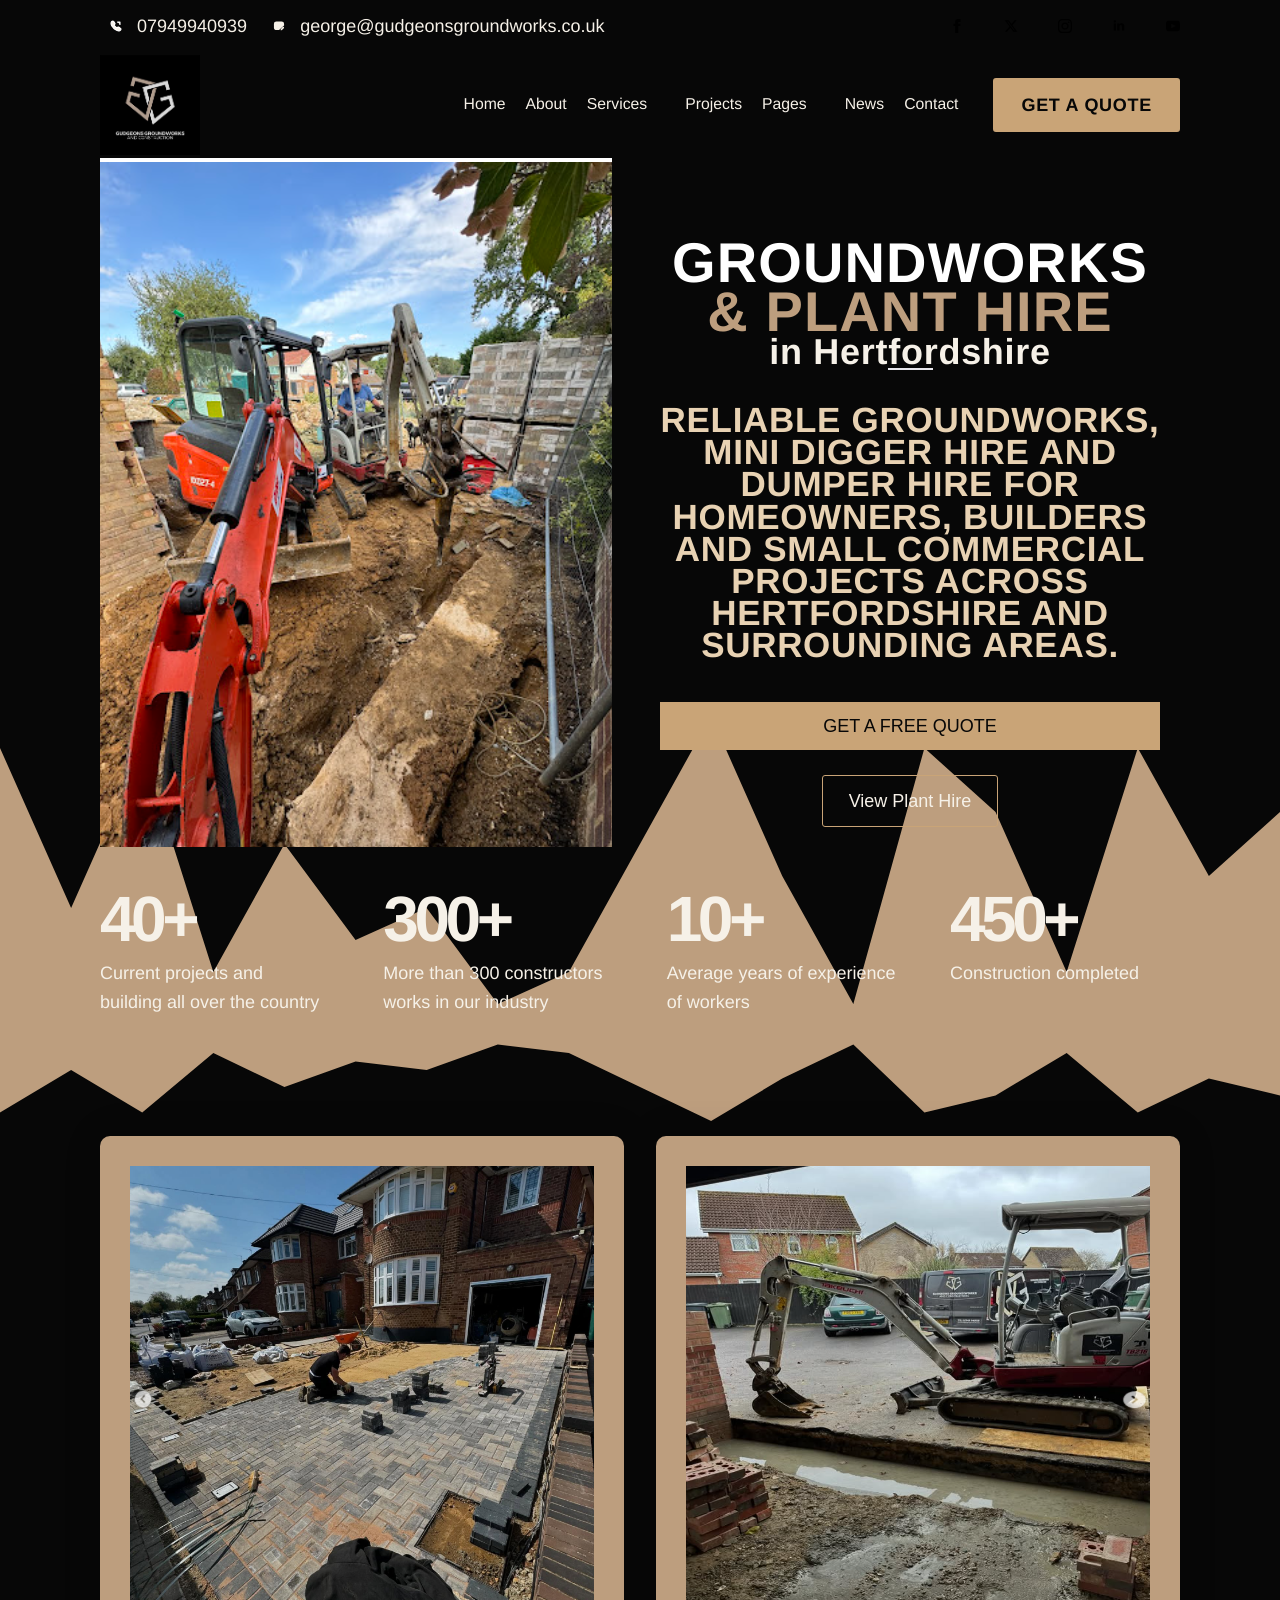
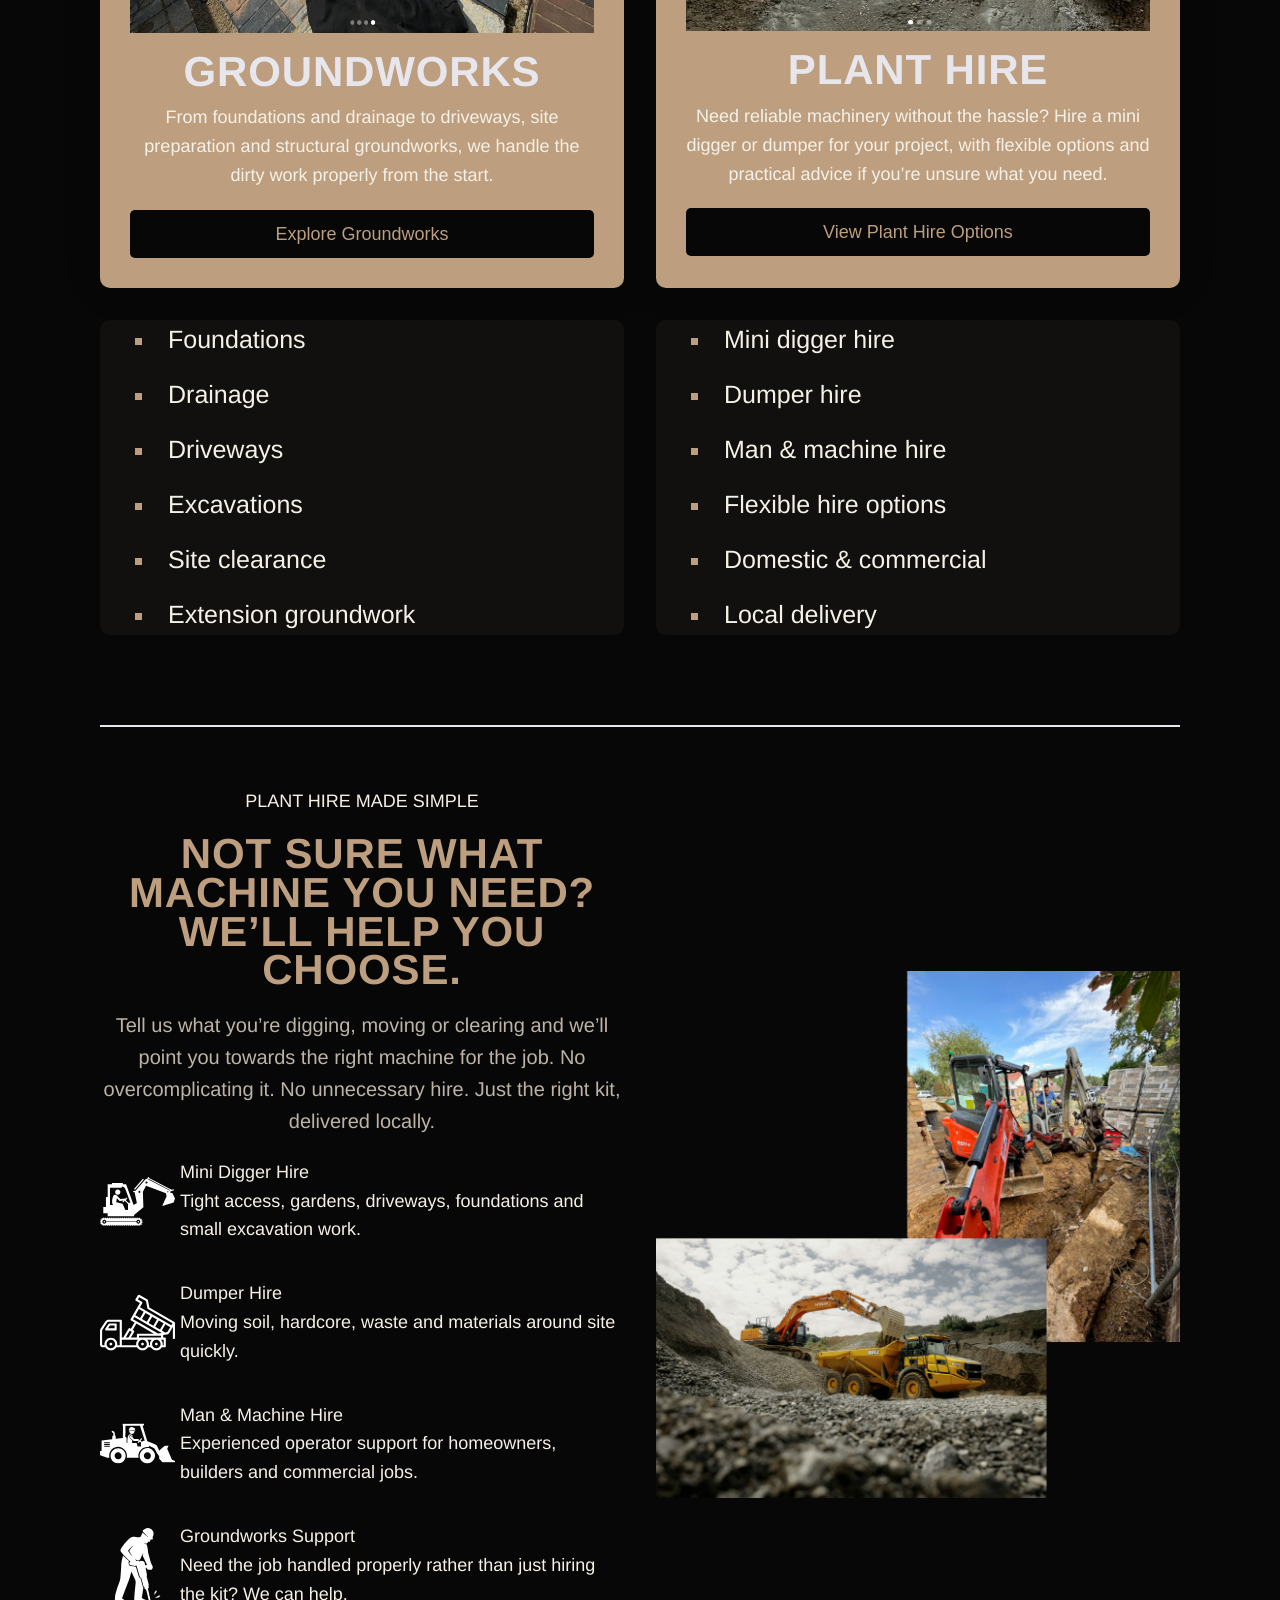
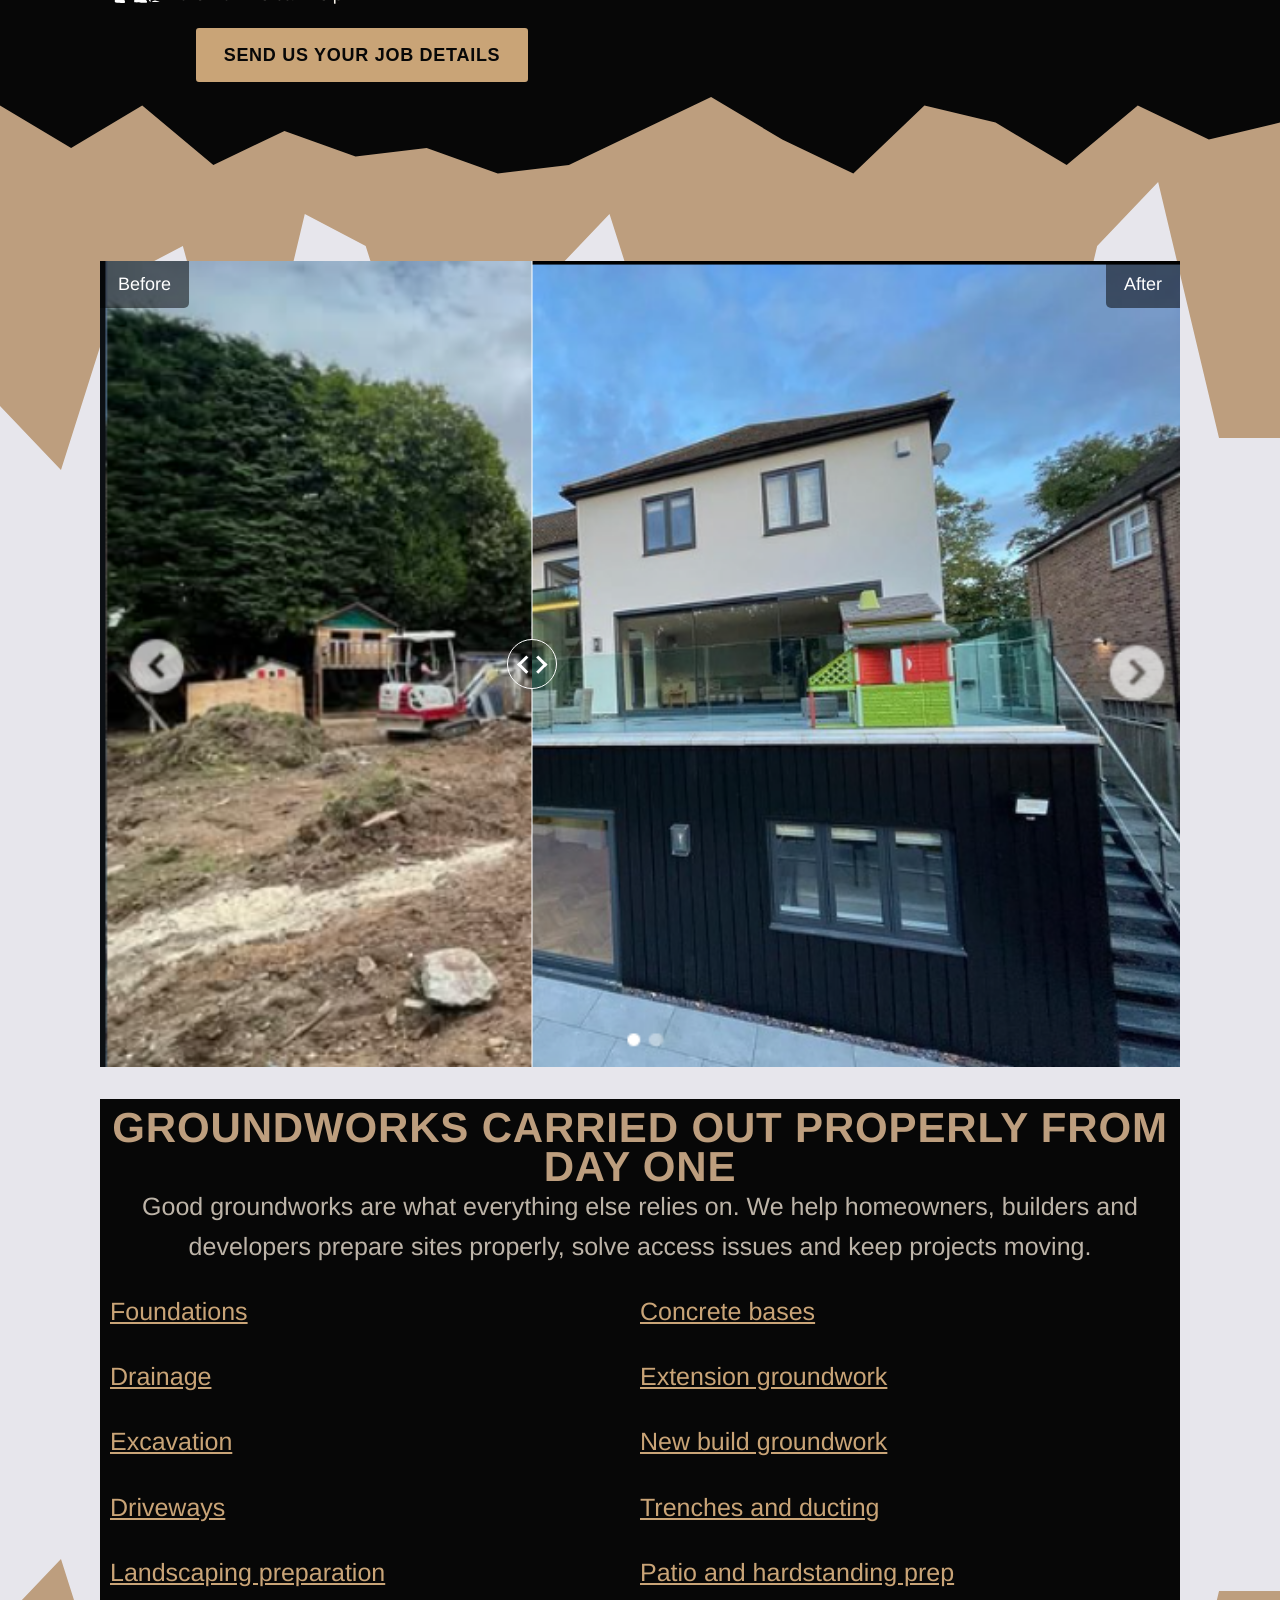
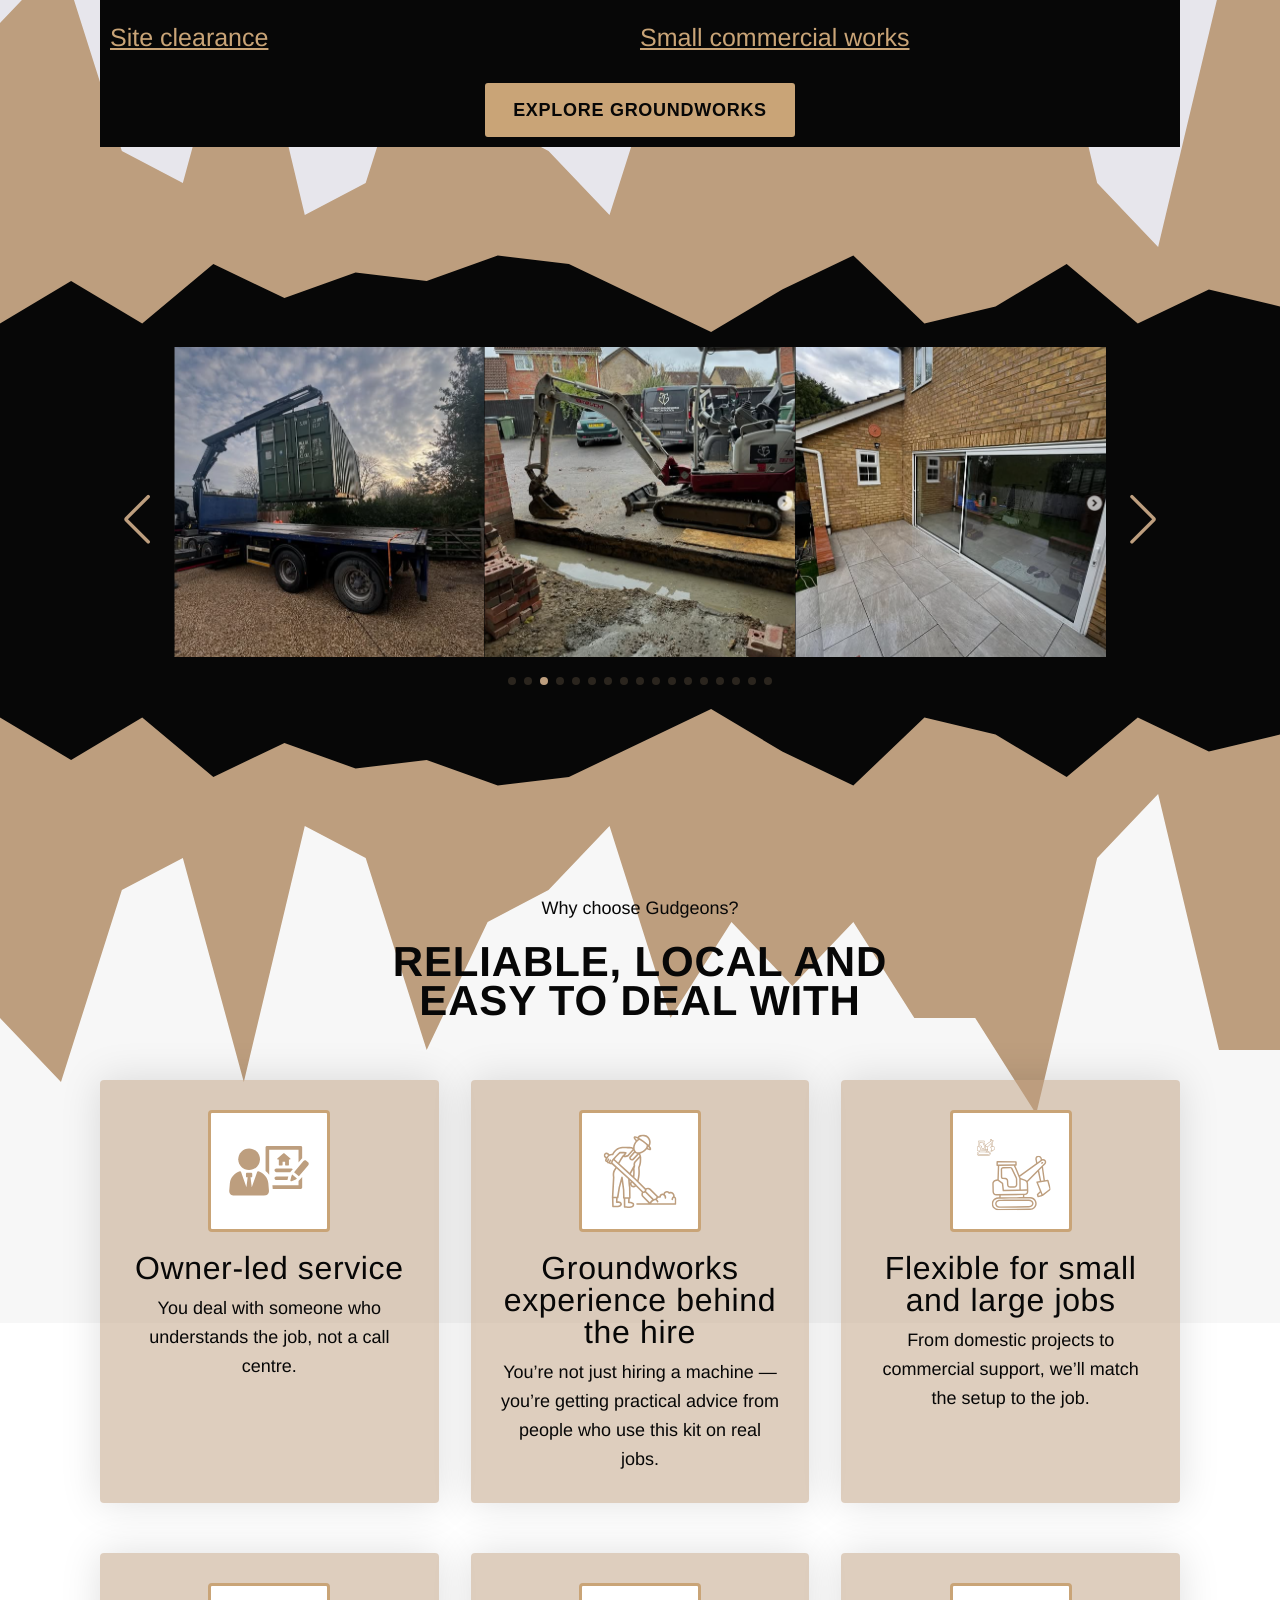
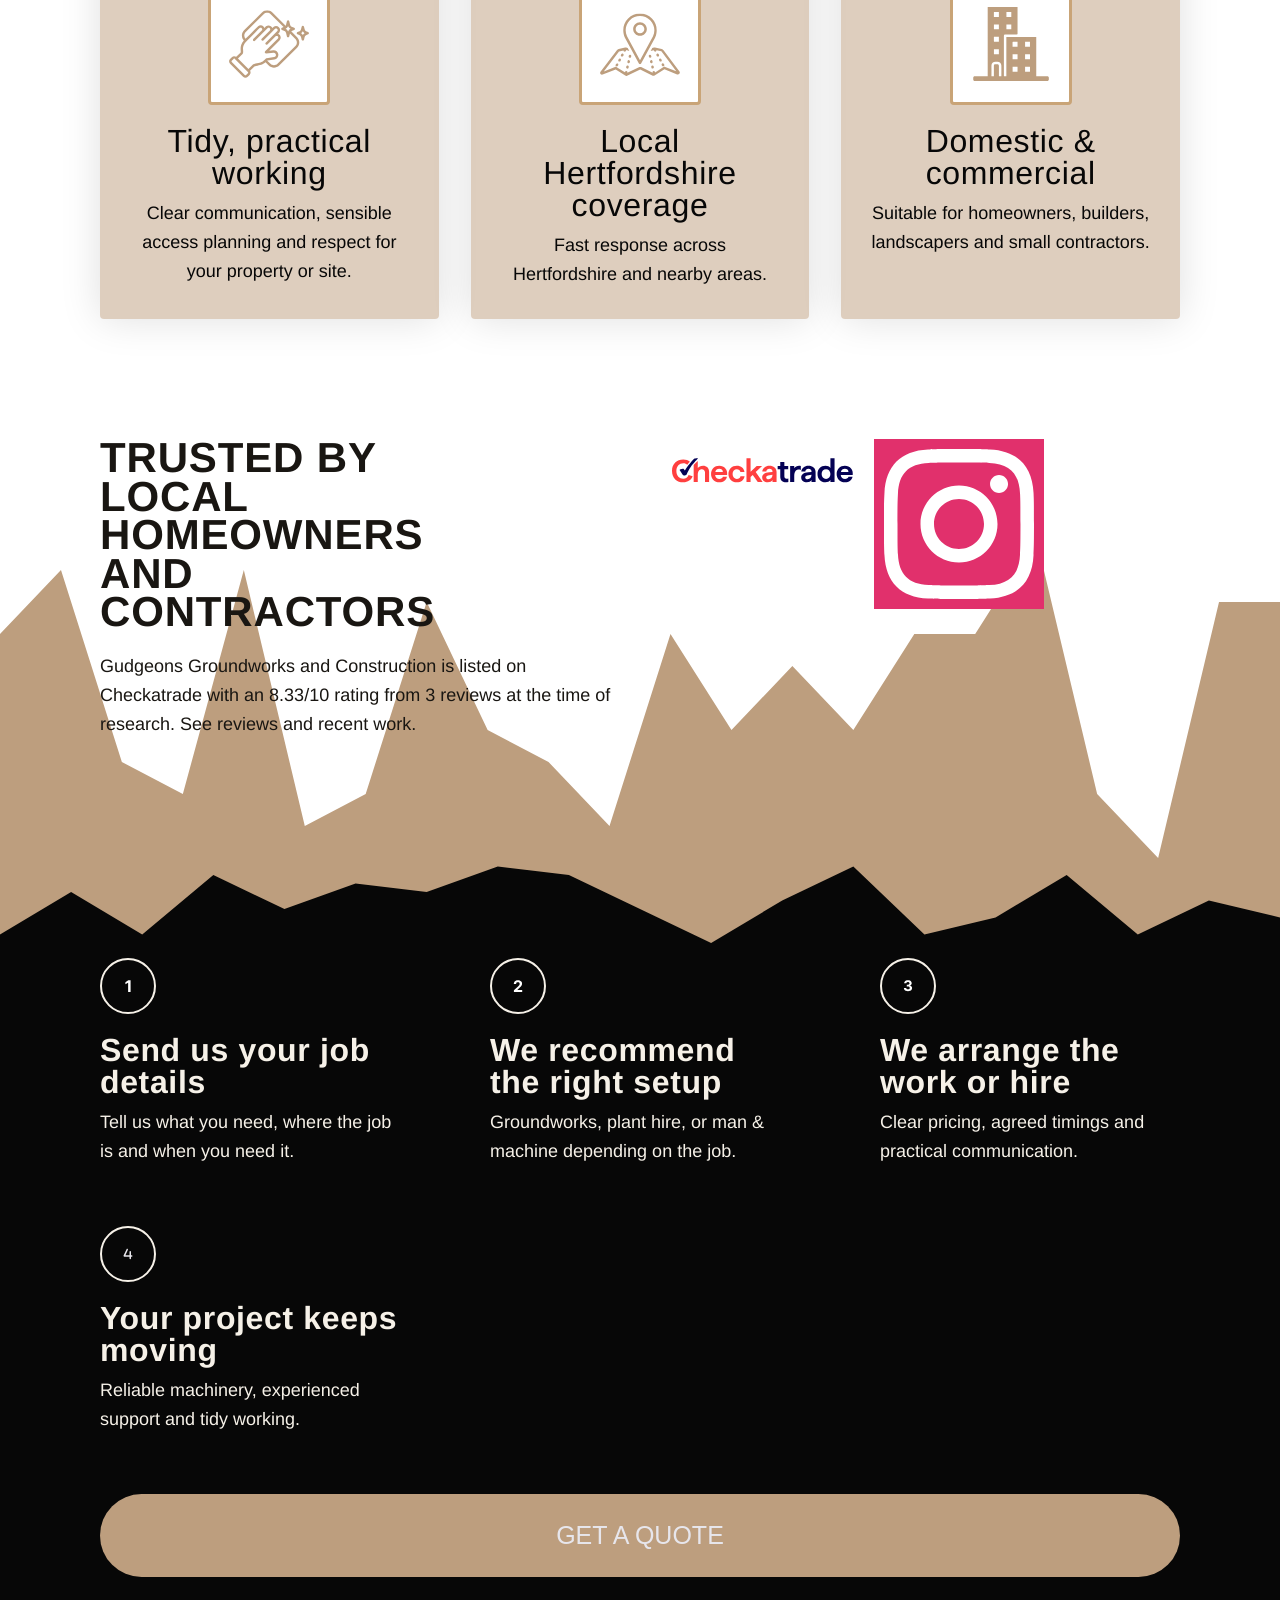
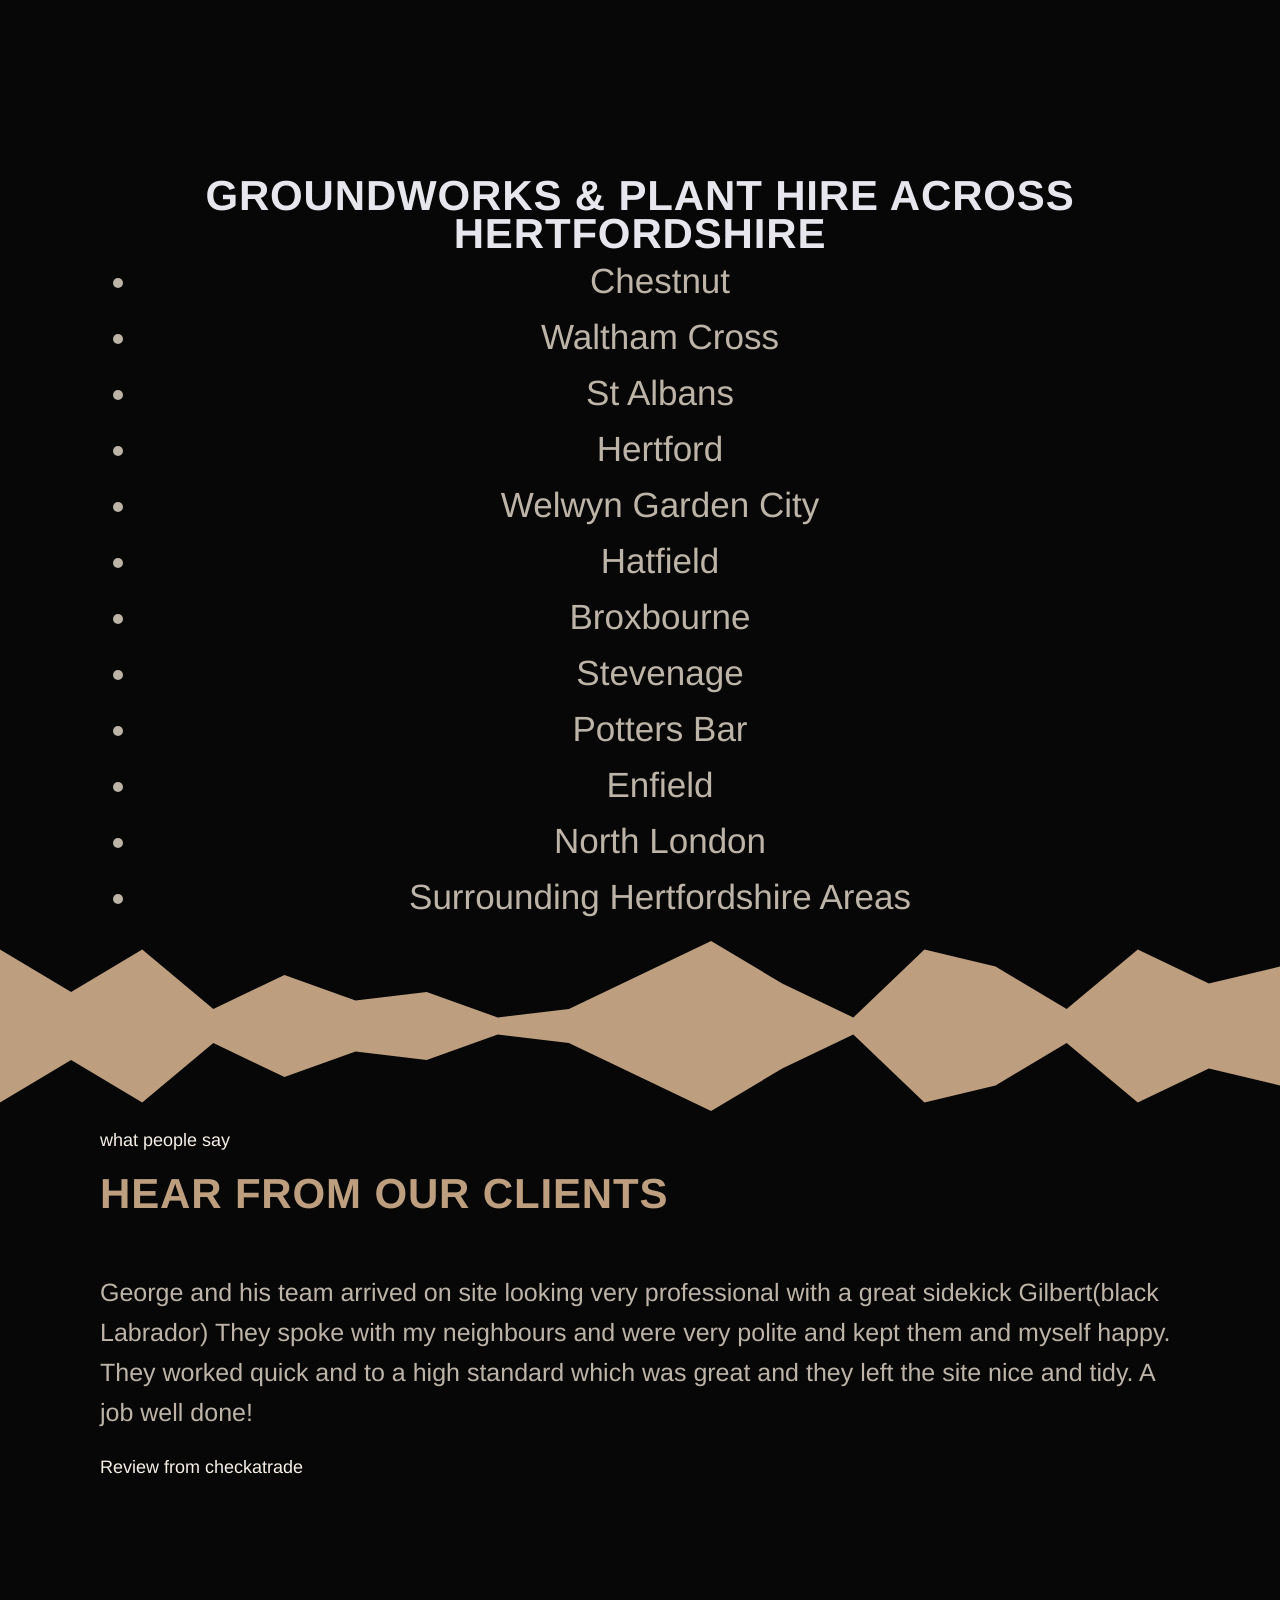
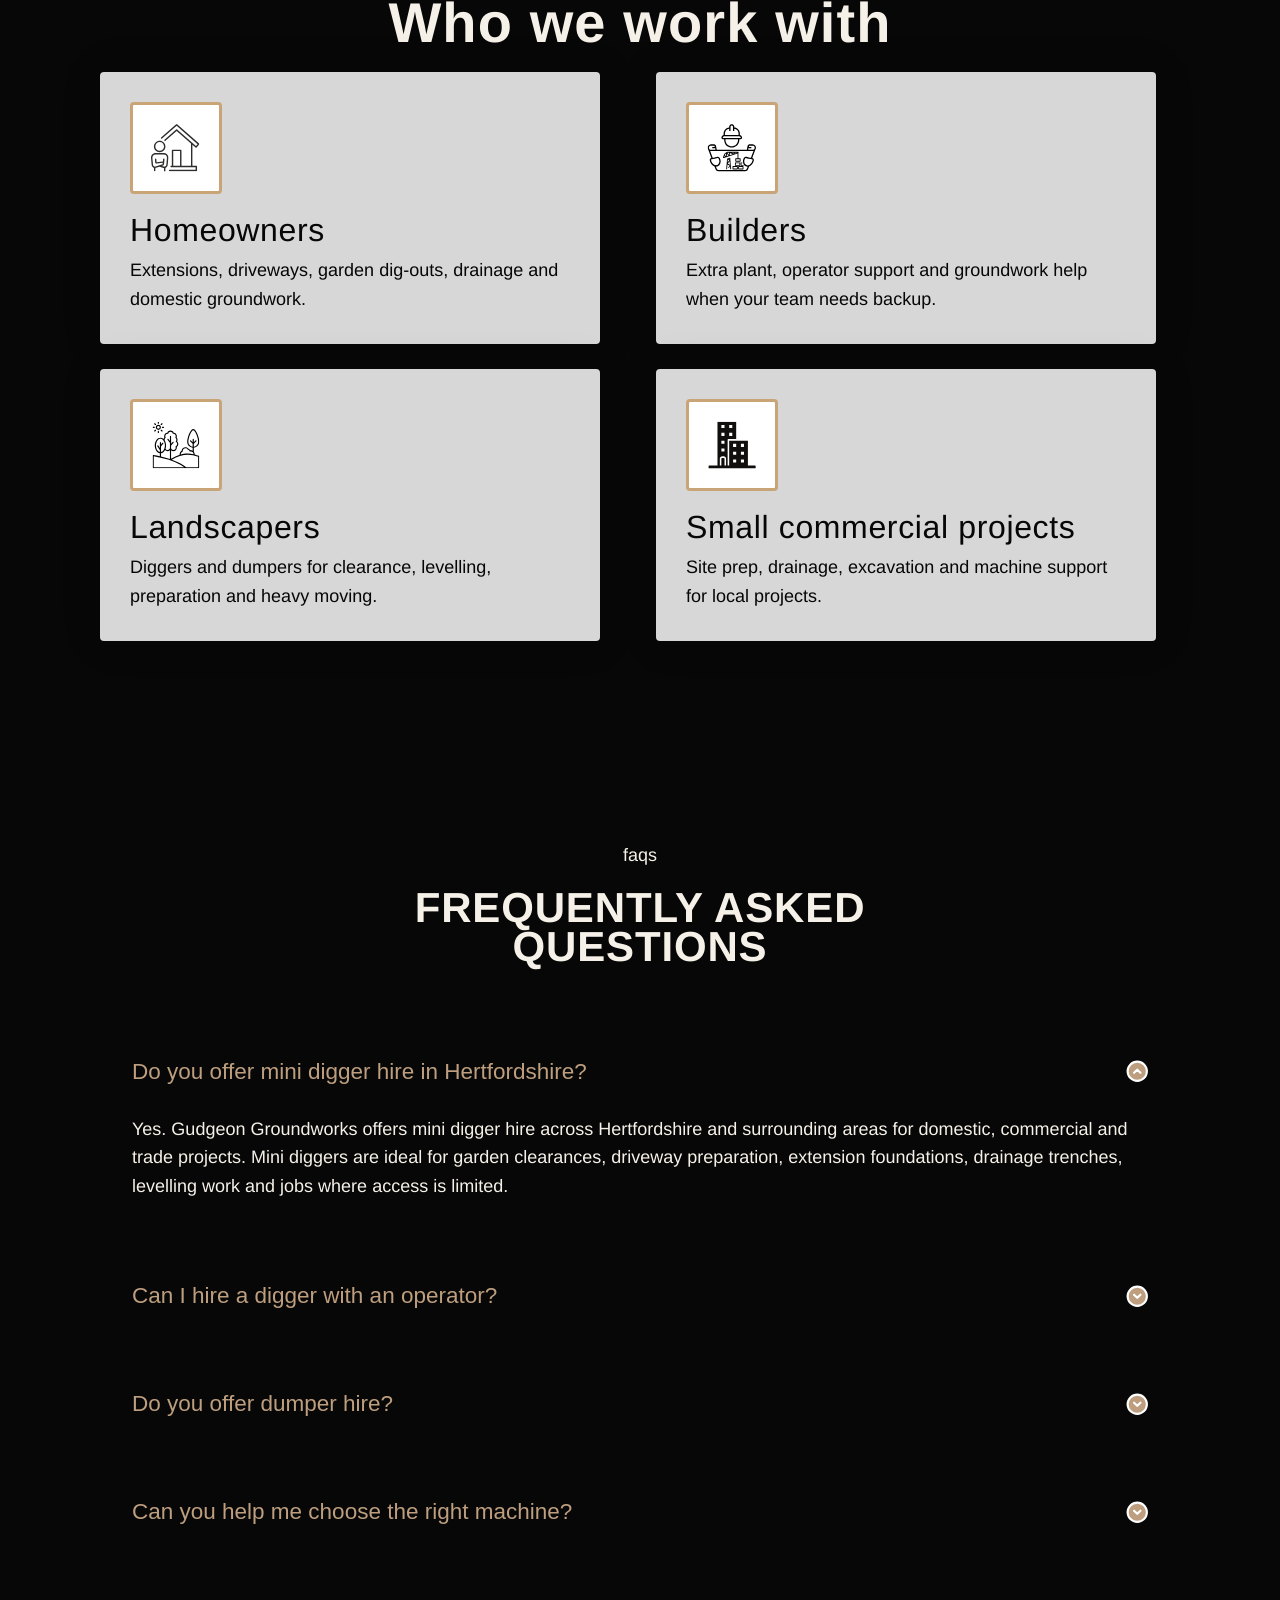
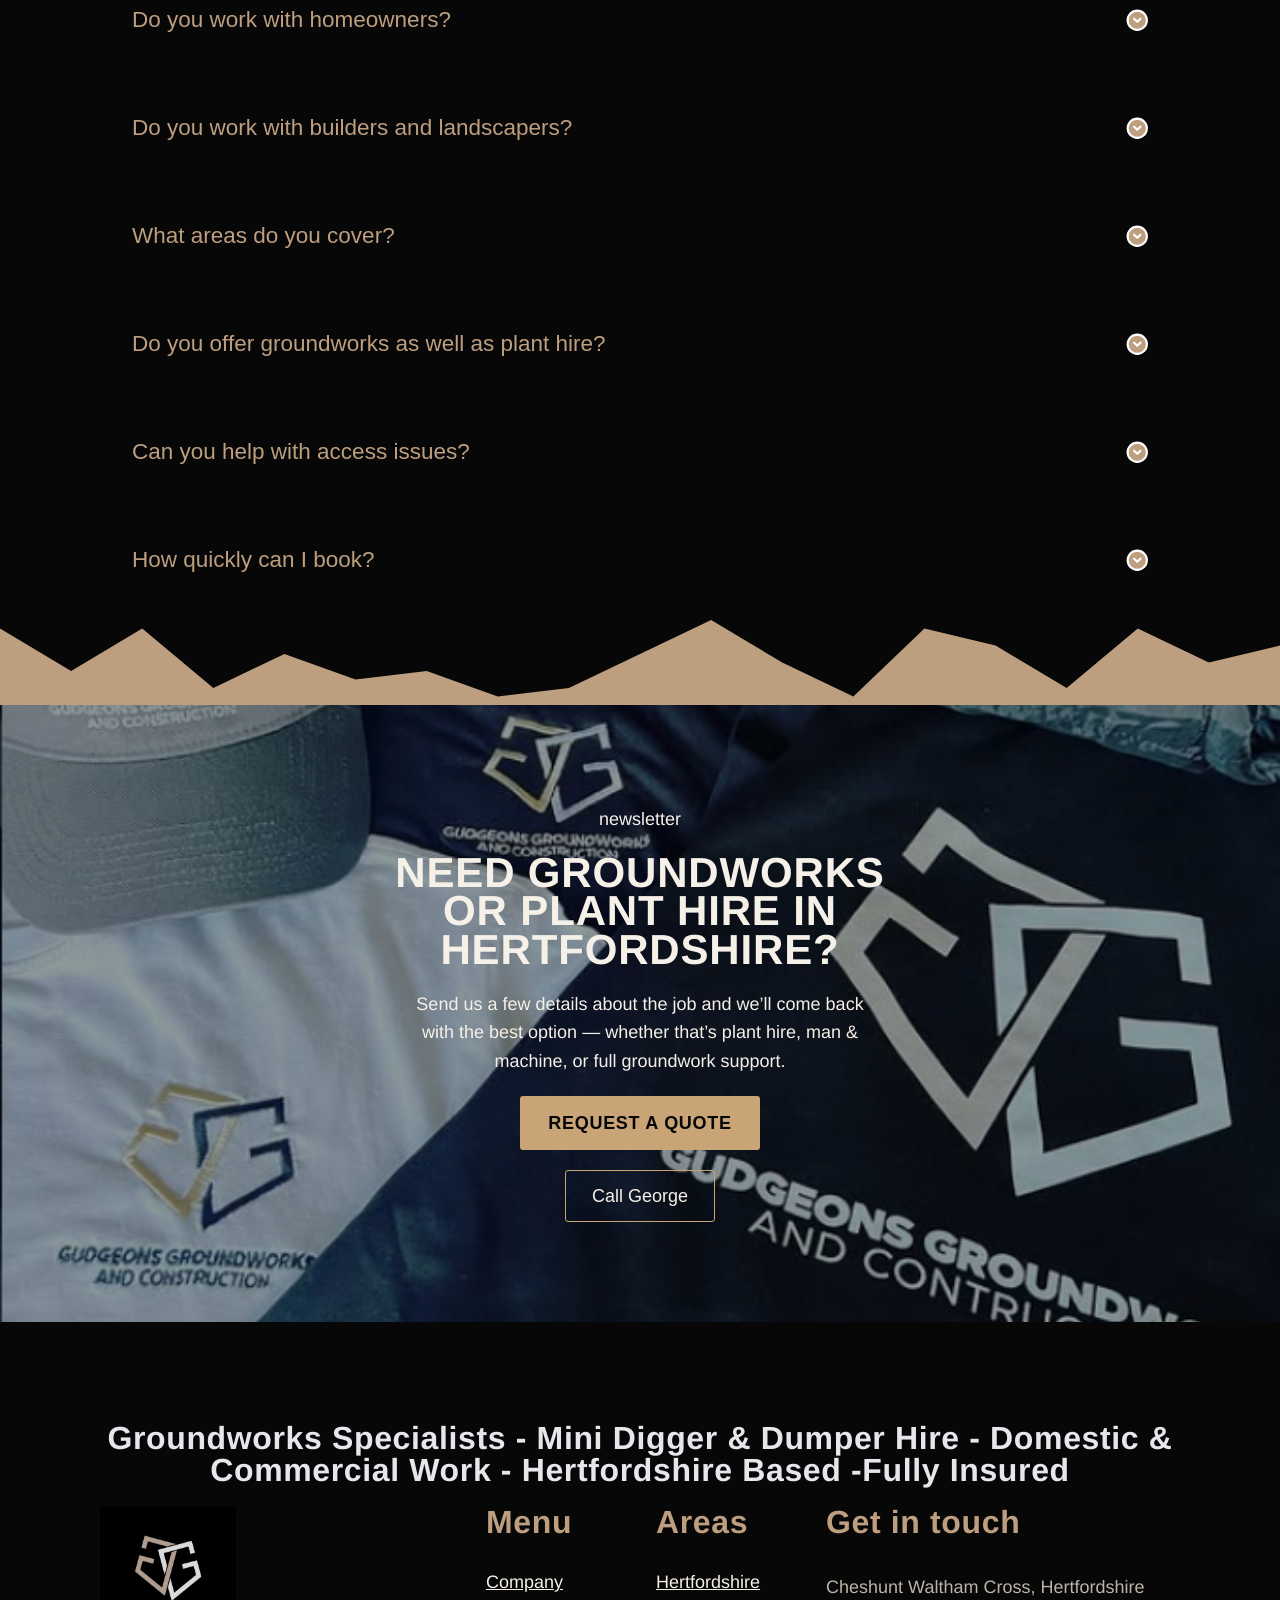
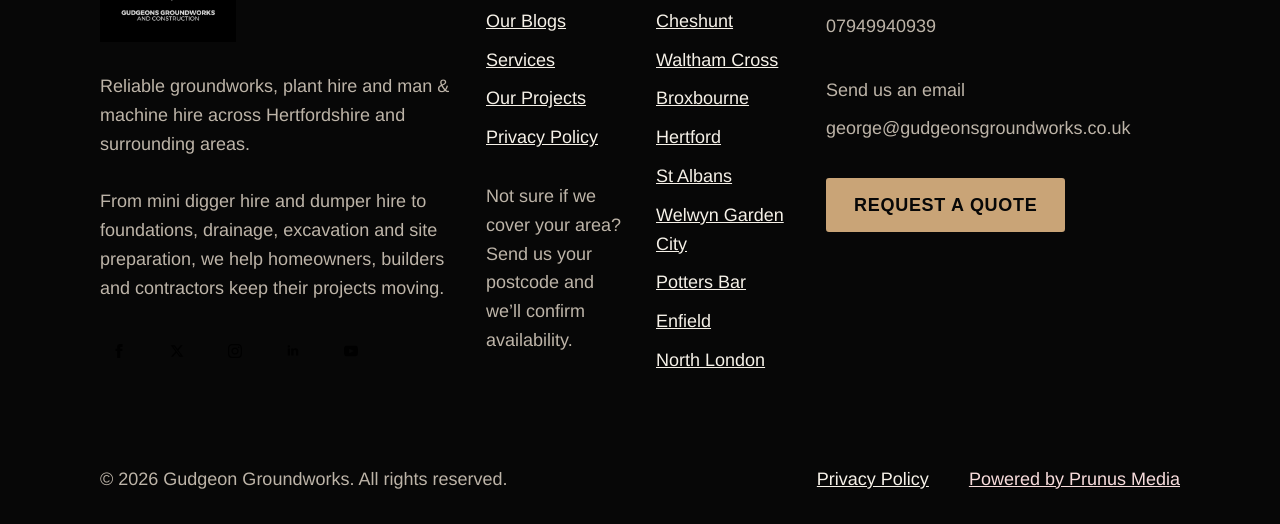
==== commit 5b4ff1e8: "Updated/Added simply-static-1-1780040948" ====
--- a/index.html
+++ b/index.html
@@ -7,13 +7,11 @@
                     <link rel="stylesheet" href="/wp-content/plugins/breakdance/plugin/themeless/normalize.min.css">
                 <title>Gudgeons Groundworks</title>
 <meta name="robots" content="max-image-preview:large">
+<link rel="alternate" title="oEmbed (JSON)" type="application/json+oembed" href="/wp-json/oembed/1.0/embed?url=%2F">
+<link rel="alternate" title="oEmbed (XML)" type="text/xml+oembed" href="/wp-json/oembed/1.0/embed?url=%2F&amp;format=xml">
 <style id="wp-img-auto-sizes-contain-inline-css">
 img:is([sizes=auto i],[sizes^="auto," i]){contain-intrinsic-size:3000px 1500px}
 /*# sourceURL=wp-img-auto-sizes-contain-inline-css */
-</style>
-<style id="wp-block-paragraph-inline-css">
-.is-small-text{font-size:.875em}.is-regular-text{font-size:1em}.is-large-text{font-size:2.25em}.is-larger-text{font-size:3em}.has-drop-cap:not(:focus):first-letter{float:left;font-size:8.4em;font-style:normal;font-weight:100;line-height:.68;margin:.05em .1em 0 0;text-transform:uppercase}body.rtl .has-drop-cap:not(:focus):first-letter{float:none;margin-left:.1em}p.has-drop-cap.has-background{overflow:hidden}:root :where(p.has-background){padding:1.25em 2.375em}:where(p.has-text-color:not(.has-link-color)) a{color:inherit}p.has-text-align-left[style*="writing-mode:vertical-lr"],p.has-text-align-right[style*="writing-mode:vertical-rl"]{rotate:180deg}
-/*# sourceURL=/wp-includes/blocks/paragraph/style.min.css */
 </style>
 <style id="wp-emoji-styles-inline-css">
 
@@ -41,17 +39,21 @@
 </style>
 
 
-<link rel="https://api.w.org/" href="/wp-json/"><link rel="EditURI" type="application/rsd+xml" title="RSD" href="/xmlrpc.php?rsd">
+<link rel="https://api.w.org/" href="/wp-json/"><link rel="alternate" title="JSON" type="application/json" href="/wp-json/wp/v2/pages/32"><link rel="EditURI" type="application/rsd+xml" title="RSD" href="/xmlrpc.php?rsd">
 <meta name="generator" content="WordPress 7.0">
+<link rel="canonical" href="/">
+<link rel="shortlink" href="/">
 <!-- [HEADER ASSETS] -->
 <link rel="stylesheet" href="/wp-content/plugins/breakdance/subplugins/breakdance-elements/dependencies-files/awesome-menu@1/awesome-menu.css?bd_ver=2.7.2">
-<link rel="stylesheet" href="/wp-content/plugins/breakdance/subplugins/breakdance-elements/dependencies-files/breakdance-posts@1/posts.css?bd_ver=2.7.2">
 <link rel="stylesheet" href="/wp-content/plugins/breakdance/subplugins/breakdance-elements/dependencies-files/breakdance-fancy-background@1/fancy-background.css?bd_ver=2.7.2">
+<link rel="stylesheet" href="/wp-content/plugins/breakdance/subplugins/breakdance-elements/dependencies-files/swiper@8/swiper-bundle.min.css?bd_ver=2.7.2">
+<link rel="stylesheet" href="/wp-content/plugins/breakdance/subplugins/breakdance-elements/dependencies-files/swiper@8/breakdance-swiper-preset-defaults.css?bd_ver=2.7.2">
+<link rel="stylesheet" href="/wp-content/plugins/breakdance/subplugins/breakdance-elements/dependencies-files/lightgallery@2/css/lightgallery-bundle.min.css?bd_ver=2.7.2">
 <link rel="stylesheet" href="https://fonts.googleapis.com/css2?family=DM%20Sans:ital,wght@0,100;0,200;0,300;0,400;0,500;0,600;0,700;0,800;0,900;1,100;1,200;1,300;1,400;1,500;1,600;1,700;1,800;1,900&amp;family=Staatliches:ital,wght@0,100;0,200;0,300;0,400;0,500;0,600;0,700;0,800;0,900;1,100;1,200;1,300;1,400;1,500;1,600;1,700;1,800;1,900&amp;display=swap">
 
 <link rel="stylesheet" href="/wp-content/uploads/breakdance/css/post-16-defaults.css?v=1b65a50ecc96834bd5dd41c5c7f5b5b8">
 
-<link rel="stylesheet" href="/wp-content/uploads/breakdance/css/post-19-defaults.css?v=62da89b928303ec33dda37fd8f699ce9">
+<link rel="stylesheet" href="/wp-content/uploads/breakdance/css/post-32-defaults.css?v=74528a5ea806e454e667d7173cfb9016">
 
 <link rel="stylesheet" href="/wp-content/uploads/breakdance/css/post-17-defaults.css?v=ce8cac83e4fe69ccddf58975defb6daa">
 
@@ -59,13 +61,13 @@
 
 <link rel="stylesheet" href="/wp-content/uploads/breakdance/css/post-16.css?v=90e5682e90ce48ebf3d19288bd6d092d">
 
-<link rel="stylesheet" href="/wp-content/uploads/breakdance/css/post-19.css?v=4f6393aa8249a7d21f3f3d5df4c56412">
+<link rel="stylesheet" href="/wp-content/uploads/breakdance/css/post-32.css?v=d7c64ae0c9d40c7e2c0e05ccade014dc">
 
 <link rel="stylesheet" href="/wp-content/uploads/breakdance/css/post-17.css?v=d521432ee032177b07e4b2360bf873e8">
 <!-- [/EOF HEADER ASSETS] -->
     </head>
     
-    <body class="home blog wp-theme-breakdance-zero breakdance">
+    <body class="home wp-singular page-template-default page page-id-32 wp-theme-breakdance-zero breakdance">
                     <section class="bde-section-16-100 bde-section">
   
   
@@ -603,16 +605,48 @@
 
 <div class="bde-header-builder__header-builder-border-bottom"></div>
 
-</header><section class="bde-section-19-100 bde-section">
-  
-  
-	
-
-
-
-<div class="section-container"><div class="bde-text-19-101 bde-text">
-news
-</div><div class="bde-fancy-divider-19-102 bde-fancy-divider">
+</header><section class="bde-section-32-100 bde-section">
+  
+  
+	
+
+
+
+        <div class="section-shape-divider-wrapper section-shape-divider-wrapper--1">
+          <span class="section-shape-divider">
+                      <svg xmlns="http://www.w3.org/2000/svg" viewbox="0 0 1440 320" preserveaspectratio="none">
+              <path fill="currentColor" fill-opacity="1" d="M0,32L80,192L160,32L240,256L320,128L400,224L480,192L560,288L640,256L720,128L800,0L880,160L960,288L1040,32L1120,96L1200,256L1280,32L1360,160L1440,96L1440,320L1360,320L1280,320L1200,320L1120,320L1040,320L960,320L880,320L800,320L720,320L640,320L560,320L480,320L400,320L320,320L240,320L160,320L80,320L0,320Z"></path>
+            </svg>
+                    </span>
+      </div>
+  <div class="section-container"><div class="bde-columns-32-276 bde-columns"><div class="bde-column-32-277 bde-column">
+  
+  
+	
+
+
+
+<div class="bde-image-32-279 bde-image">
+<figure class="breakdance-image breakdance-image--77">
+	<div class="breakdance-image-container">
+		<div class="breakdance-image-clip"><img class="breakdance-image-object" src="/wp-content/uploads/2026/05/Screenshot-2026-05-29-034056.png" width="512" height="689" srcset="/wp-content/uploads/2026/05/Screenshot-2026-05-29-034056.png 512w, /wp-content/uploads/2026/05/Screenshot-2026-05-29-034056-223x300.png 223w" sizes="(max-width: 512px) 100vw, 512px" loading="lazy"></div>
+	</div></figure>
+
+</div>
+</div><div class="bde-column-32-278 bde-column">
+  
+  
+	
+
+
+
+<h1 class="bde-heading-32-102 bde-heading">
+GROUNDWORKS 
+</h1><h1 class="bde-heading-32-281 bde-heading">
+&amp; PLANT HIRE
+</h1><h1 class="bde-heading-32-284 bde-heading">
+in Hertfordshire
+</h1><div class="bde-fancy-divider-32-105 bde-fancy-divider">
 
 
 <div class="bde-fancy-divider__wrapper">
@@ -620,74 +654,1447 @@
   	  </div>
 </div>
 
-</div><h1 class="bde-heading-19-103 bde-heading">
-latest articles
-</h1><div class="bde-text-19-104 bde-text">
-Purus quam nisl faucibus tortor ac felis vestibulum sem. Sed eget aliquam<br>nullam sit id mi. Sed consectetur libero aliquam facilisi ornare amet. Cras pulvinar purus urna turpis leo dolor cursus.
+</div><h2 class="bde-heading-32-285 bde-heading">
+Reliable groundworks, mini digger hire and dumper hire for homeowners, builders and small commercial projects across Hertfordshire and surrounding areas.
+</h2><div class="bde-button-32-104 bde-button">
+        
+    
+    
+    
+    
+            
+            <button type="button" class="button-atom button-atom--custom bde-button__button">
+    
+        <span class="button-atom__text">Get a Free Quote</span>
+
+        
+        
+            </button>
+    
+
+
+</div><div class="bde-button-32-286 bde-button">
+        
+    
+    
+    
+    
+            
+            <button type="button" class="button-atom button-atom--secondary bde-button__button">
+    
+        <span class="button-atom__text">View Plant Hire</span>
+
+        
+        
+            </button>
+    
+
+
+</div>
+</div></div><div class="bde-div-32-114 bde-div">
+  
+  
+	
+
+
+
+<div class="bde-simple-counter-32-115 bde-simple-counter">
+<div class="bde-simple-counter__wrapper">
+  <p class="bde-simple-counter__number bde-h6">
+    <span class="bde-simple-counter__prefix"></span>
+    <span class="bde-simple-counter__digit js-digit"></span>
+    <span class="bde-simple-counter__suffix">+</span>
+  </p>
+    	<div class="bde-simple-counter__title">Current projects and building all over the country</div>
+  </div>
+
+</div><div class="bde-simple-counter-32-117 bde-simple-counter">
+<div class="bde-simple-counter__wrapper">
+  <p class="bde-simple-counter__number bde-h6">
+    <span class="bde-simple-counter__prefix"></span>
+    <span class="bde-simple-counter__digit js-digit"></span>
+    <span class="bde-simple-counter__suffix">+</span>
+  </p>
+    	<div class="bde-simple-counter__title">More than 300 constructors works in our industry</div>
+  </div>
+
+</div><div class="bde-simple-counter-32-118 bde-simple-counter">
+<div class="bde-simple-counter__wrapper">
+  <p class="bde-simple-counter__number bde-h6">
+    <span class="bde-simple-counter__prefix"></span>
+    <span class="bde-simple-counter__digit js-digit"></span>
+    <span class="bde-simple-counter__suffix">+</span>
+  </p>
+    	<div class="bde-simple-counter__title">Average years of experience of workers</div>
+  </div>
+
+</div><div class="bde-simple-counter-32-119 bde-simple-counter">
+<div class="bde-simple-counter__wrapper">
+  <p class="bde-simple-counter__number bde-h6">
+    <span class="bde-simple-counter__prefix"></span>
+    <span class="bde-simple-counter__digit js-digit"></span>
+    <span class="bde-simple-counter__suffix">+</span>
+  </p>
+    	<div class="bde-simple-counter__title">Construction completed</div>
+  </div>
+
+</div>
 </div></div>
-</section><section class="bde-section-19-105 bde-section">
-  
-  
-	
-
-
-
-<div class="section-container"><div class="bde-post-list-19-107 bde-post-list"><div class="bde-loop bde-loop-list ee-posts ee-posts-list">    <article class="bde-loop-item ee-post">
-                                <a class="bde-loop-item__image-link ee-post-image-link bde-loop-item__image-top ee-posts-image-top" href="/hello-world/" tabindex="-1">
-                <div class="bde-loop-item__image ee-post-image">
-                     <img src="[data-uri]" width="540" height="540" alt="">                </div>
-            </a>
-        
-        
-        <div class="bde-loop-item__wrap ee-post-wrap">
-            
-                            <h3 class="ee-post-title">
-                    <a class="bde-loop-item__title-link ee-post-title-link" href="/hello-world/" tabindex="-1">
-                        Hello world!                    </a>
-                </h3>
-                            <div class="bde-loop-item__post-meta ee-post-meta">
-                                                                                <span class="bde-loop-item__meta-date bde-loop-item__meta-item ee-post-meta-date ee-post-meta-item">
-                                    May 28, 2026                                </span>
-                                                
-                </div>
-                            <div class="bde-loop-item__content ee-post-content">
-                    Welcome to WordPress. This is your first post. Edit or delete it, then start writing!                </div>
-            
-        
-    
-    
-    
-                            
-            
-                    
-            
-            
-
-    
-    
-    
-    
-                            
-    <a class="breakdance-link button-atom button-atom--text bde-loop-item__button ee-post-button" href="/hello-world/" target="_self" data-type="url" aria-label="Read more about Hello world!">
-
-    
-        <span class="button-atom__text">continue reading</span>
-
-        
-        
-                </a>
-
-    
-
-
-
-
+</section><section class="bde-section-32-106 bde-section">
+  
+  
+	
+
+
+
+        <div class="section-shape-divider-wrapper section-shape-divider-wrapper--1">
+          <span class="section-shape-divider">
+                      <svg xmlns="http://www.w3.org/2000/svg" viewbox="0 0 1440 320" preserveaspectratio="none">
+              <path fill="currentColor" fill-opacity="1" d="M0,32L80,192L160,32L240,256L320,128L400,224L480,192L560,288L640,256L720,128L800,0L880,160L960,288L1040,32L1120,96L1200,256L1280,32L1360,160L1440,96L1440,320L1360,320L1280,320L1200,320L1120,320L1040,320L960,320L880,320L800,320L720,320L640,320L560,320L480,320L400,320L320,320L240,320L160,320L80,320L0,320Z"></path>
+            </svg>
+                    </span>
+      </div>
+        <div class="section-shape-divider-wrapper section-shape-divider-wrapper--2">
+          <span class="section-shape-divider">
+                      <svg xmlns="http://www.w3.org/2000/svg" viewbox="0 0 1440 320" preserveaspectratio="none">
+              <path fill="currentColor" fill-opacity="1" d="M0,32L80,192L160,32L240,256L320,128L400,224L480,192L560,288L640,256L720,128L800,0L880,160L960,288L1040,32L1120,96L1200,256L1280,32L1360,160L1440,96L1440,320L1360,320L1280,320L1200,320L1120,320L1040,320L960,320L880,320L800,320L720,320L640,320L560,320L480,320L400,320L320,320L240,320L160,320L80,320L0,320Z"></path>
+            </svg>
+                    </span>
+      </div>
+  <div class="section-container"><div class="bde-grid-32-299 bde-grid">
+  
+  
+	
+
+
+
+<div class="bde-image-box-32-300 bde-image-box">
+<div class="ee-imagebox-image">
+  <img class="breakdance-image-object" src="/wp-content/uploads/2026/05/Screenshot-2026-05-28-130114-Copy.png" width="840" height="844" srcset="/wp-content/uploads/2026/05/Screenshot-2026-05-28-130114-Copy.png 840w, /wp-content/uploads/2026/05/Screenshot-2026-05-28-130114-Copy-300x300.png 300w, /wp-content/uploads/2026/05/Screenshot-2026-05-28-130114-Copy-150x150.png 150w, /wp-content/uploads/2026/05/Screenshot-2026-05-28-130114-Copy-768x772.png 768w" sizes="(max-width: 840px) 100vw, 840px">
+</div>
+<div class="ee-imagebox-content">
+      <h2 class="ee-imagebox-title bde-h3">Groundworks</h2>
+    
+      <div class="ee-imagebox-text">From foundations and drainage to driveways, site preparation and structural groundworks, we handle the dirty work properly from the start.</div>
+    
+              
+    
+    
+    
+    
+            
+            <button type="button" class="button-atom button-atom--custom ee-imagebox-button">
+    
+        <span class="button-atom__text">Explore Groundworks</span>
+
+        
+        
+            </button>
+    
+
+  </div>
+
+</div><div class="bde-image-box-32-301 bde-image-box">
+<div class="ee-imagebox-image">
+  <img class="breakdance-image-object" src="/wp-content/uploads/2026/05/Screenshot-2026-05-28-125846.png" width="629" height="844" srcset="/wp-content/uploads/2026/05/Screenshot-2026-05-28-125846.png 629w, /wp-content/uploads/2026/05/Screenshot-2026-05-28-125846-224x300.png 224w" sizes="(max-width: 629px) 100vw, 629px">
+</div>
+<div class="ee-imagebox-content">
+      <h2 class="ee-imagebox-title bde-h3">Plant Hire</h2>
+    
+      <div class="ee-imagebox-text">Need reliable machinery without the hassle? Hire a mini digger or dumper for your project, with flexible options and practical advice if you’re unsure what you need.</div>
+    
+              
+    
+    
+    
+    
+            
+            <button type="button" class="button-atom button-atom--custom ee-imagebox-button">
+    
+        <span class="button-atom__text">View Plant Hire Options</span>
+
+        
+        
+            </button>
+    
+
+  </div>
+
+</div><ul class="bde-basic-list-32-302 bde-basic-list">
+  <li>    
+          Foundations
+      </li>
+  <li>    
+          Drainage
+      </li>
+  <li>    
+          Driveways
+      </li>
+  <li>    
+          Excavations
+      </li>
+  <li>    
+          Site clearance
+      </li>
+  <li>    
+          Extension groundwork
+      </li>
+</ul><ul class="bde-basic-list-32-304 bde-basic-list">
+  <li>    
+          Mini digger hire
+      </li>
+  <li>    
+          Dumper hire
+      </li>
+  <li>    
+          Man &amp; machine hire
+      </li>
+  <li>    
+          Flexible hire options
+      </li>
+  <li>    
+          Domestic &amp; commercial
+      </li>
+  <li>    
+          Local delivery
+      </li>
+</ul>
+</div><div class="bde-fancy-divider-32-120 bde-fancy-divider">
+
+
+<div class="bde-fancy-divider__wrapper">
+  <div class="bde-fancy-divider__separator   ">
+  	  </div>
+</div>
+
+</div><div class="bde-columns-32-122 bde-columns"><div class="bde-column-32-123 bde-column">
+  
+  
+	
+
+
+
+<div class="bde-text-32-125 bde-text">
+PLANT HIRE MADE SIMPLE
+</div><h2 class="bde-heading-32-126 bde-heading">
+Not sure what machine you need? We’ll help you choose.
+</h2><div class="bde-text-32-127 bde-text">
+Tell us what you’re digging, moving or clearing and we’ll point you towards the right machine for the job. No overcomplicating it. No unnecessary hire. Just the right kit, delivered locally.
+</div><div class="bde-icon-list-32-128 bde-icon-list">
+<ul>
+  
+              
+    <li>
+              <div class="bde-icon-list__item-wrapper">
+      
+      <span class="bde-icon-list__icon" aria-hidden="true">
+        <svg xmlns="http://www.w3.org/2000/svg" xmlns:xlink="http://www.w3.org/1999/xlink" width="60" zoomandpan="magnify" viewbox="0 0 45 44.999999" height="60" preserveaspectratio="xMidYMid meet" version="1.0"><defs><clippath id="176aac5c29"><path d="M 0 32 L 26 32 L 26 36.984375 L 0 36.984375 Z M 0 32 " clip-rule="nonzero"></path></clippath><clippath id="dfe5f62f7c"><path d="M 1 7.734375 L 45 7.734375 L 45 32 L 1 32 Z M 1 7.734375 " clip-rule="nonzero"></path></clippath></defs><g clip-path="url(#176aac5c29)"><path fill="#ffffff" d="M 24.054688 36.59375 C 24.21875 36.511719 24.367188 36.410156 24.496094 36.289062 L 24.746094 36.554688 C 24.894531 36.410156 25.03125 36.25 25.144531 36.078125 L 24.832031 35.875 C 24.921875 35.722656 24.992188 35.558594 25.035156 35.382812 L 25.421875 35.519531 C 25.488281 35.324219 25.535156 35.117188 25.554688 34.910156 L 25.09375 34.863281 L 25.09375 34.371094 C 25.09375 34.363281 25.09375 34.359375 25.09375 34.351562 L 25.542969 34.289062 C 25.515625 34.082031 25.460938 33.878906 25.386719 33.6875 L 25.015625 33.835938 C 24.960938 33.660156 24.886719 33.5 24.789062 33.351562 L 25.085938 33.140625 C 24.96875 32.972656 24.828125 32.816406 24.667969 32.679688 L 24.433594 32.953125 C 24.296875 32.835938 24.144531 32.742188 23.980469 32.667969 L 24.15625 32.328125 C 23.96875 32.234375 23.773438 32.160156 23.570312 32.113281 L 23.46875 32.53125 C 23.394531 32.519531 23.316406 32.515625 23.238281 32.515625 L 22.953125 32.515625 L 22.953125 32.039062 L 22.386719 32.039062 L 22.386719 32.515625 L 21.820312 32.515625 L 21.820312 32.039062 L 21.25 32.039062 L 21.25 32.515625 L 20.683594 32.515625 L 20.683594 32.039062 L 20.117188 32.039062 L 20.117188 32.515625 L 19.550781 32.515625 L 19.550781 32.039062 L 18.980469 32.039062 L 18.980469 32.515625 L 18.414062 32.515625 L 18.414062 32.039062 L 17.847656 32.039062 L 17.847656 32.515625 L 17.28125 32.515625 L 17.28125 32.039062 L 16.710938 32.039062 L 16.710938 32.515625 L 16.144531 32.515625 L 16.144531 32.039062 L 15.578125 32.039062 L 15.578125 32.515625 L 15.011719 32.515625 L 15.011719 32.039062 L 14.445312 32.039062 L 14.445312 32.515625 L 13.875 32.515625 L 13.875 32.039062 L 13.308594 32.039062 L 13.308594 32.515625 L 12.742188 32.515625 L 12.742188 32.039062 L 12.175781 32.039062 L 12.175781 32.515625 L 11.605469 32.515625 L 11.605469 32.039062 L 11.039062 32.039062 L 11.039062 32.515625 L 10.472656 32.515625 L 10.472656 32.039062 L 9.90625 32.039062 L 9.90625 32.515625 L 9.335938 32.515625 L 9.335938 32.039062 L 8.769531 32.039062 L 8.769531 32.515625 L 8.203125 32.515625 L 8.203125 32.039062 L 7.636719 32.039062 L 7.636719 32.515625 L 7.066406 32.515625 L 7.066406 32.039062 L 6.5 32.039062 L 6.5 32.515625 L 5.933594 32.515625 L 5.933594 32.039062 L 5.367188 32.039062 L 5.367188 32.515625 L 4.796875 32.515625 L 4.796875 32.039062 L 4.230469 32.039062 L 4.230469 32.515625 L 3.664062 32.515625 L 3.664062 32.039062 L 3.097656 32.039062 L 3.097656 32.515625 L 2.535156 32.515625 L 2.519531 32.039062 C 2.3125 32.046875 2.105469 32.078125 1.90625 32.136719 L 2.019531 32.542969 C 1.84375 32.574219 1.671875 32.628906 1.515625 32.707031 L 1.332031 32.375 C 1.148438 32.476562 0.980469 32.601562 0.828125 32.742188 L 1.074219 33.007812 C 0.945312 33.128906 0.832031 33.269531 0.738281 33.421875 L 0.429688 33.21875 C 0.3125 33.394531 0.21875 33.582031 0.152344 33.777344 L 0.535156 33.914062 C 0.496094 34.058594 0.476562 34.210938 0.476562 34.371094 L 0.476562 34.429688 L 0.0117188 34.382812 C 0.00390625 34.472656 0 34.5625 0 34.648438 C 0 34.769531 0.0078125 34.886719 0.0234375 35.007812 L 0.476562 34.945312 C 0.476562 35.125 0.503906 35.296875 0.554688 35.460938 L 0.183594 35.609375 C 0.257812 35.800781 0.359375 35.984375 0.480469 36.15625 L 0.777344 35.941406 C 0.878906 36.09375 0.996094 36.230469 1.132812 36.34375 L 0.894531 36.617188 C 1.050781 36.753906 1.226562 36.871094 1.410156 36.96875 L 1.585938 36.628906 C 1.746094 36.699219 1.917969 36.746094 2.09375 36.769531 L 1.992188 37.1875 C 2.195312 37.234375 2.402344 37.261719 2.609375 37.261719 L 2.621094 37.261719 L 2.621094 36.785156 L 3.1875 36.785156 L 3.1875 37.261719 L 3.753906 37.261719 L 3.753906 36.785156 L 4.324219 36.785156 L 4.324219 37.261719 L 4.890625 37.261719 L 4.890625 36.785156 L 5.457031 36.785156 L 5.457031 37.261719 L 6.023438 37.261719 L 6.023438 36.785156 L 6.59375 36.785156 L 6.59375 37.261719 L 7.160156 37.261719 L 7.160156 36.785156 L 7.726562 36.785156 L 7.726562 37.261719 L 8.292969 37.261719 L 8.292969 36.785156 L 8.863281 36.785156 L 8.863281 37.261719 L 9.429688 37.261719 L 9.429688 36.785156 L 9.996094 36.785156 L 9.996094 37.261719 L 10.5625 37.261719 L 10.5625 36.785156 L 11.128906 36.785156 L 11.128906 37.261719 L 11.699219 37.261719 L 11.699219 36.785156 L 12.265625 36.785156 L 12.265625 37.261719 L 12.832031 37.261719 L 12.832031 36.785156 L 13.398438 36.785156 L 13.398438 37.261719 L 13.96875 37.261719 L 13.96875 36.785156 L 14.535156 36.785156 L 14.535156 37.261719 L 15.101562 37.261719 L 15.101562 36.785156 L 15.667969 36.785156 L 15.667969 37.261719 L 16.238281 37.261719 L 16.238281 36.785156 L 16.804688 36.785156 L 16.804688 37.261719 L 17.371094 37.261719 L 17.371094 36.785156 L 17.9375 36.785156 L 17.9375 37.261719 L 18.507812 37.261719 L 18.507812 36.785156 L 19.074219 36.785156 L 19.074219 37.261719 L 19.640625 37.261719 L 19.640625 36.785156 L 20.207031 36.785156 L 20.207031 37.261719 L 20.777344 37.261719 L 20.777344 36.785156 L 21.34375 36.785156 L 21.34375 37.261719 L 21.910156 37.261719 L 21.910156 36.785156 L 22.476562 36.785156 L 22.476562 37.261719 L 22.957031 37.261719 C 22.992188 37.261719 23.023438 37.261719 23.054688 37.257812 L 23.035156 36.785156 L 23.238281 36.785156 C 23.347656 36.785156 23.453125 36.773438 23.554688 36.757812 L 23.667969 37.164062 C 23.867188 37.105469 24.0625 37.023438 24.242188 36.921875 Z M 0.476562 34.648438 Z M 22.984375 35.8125 C 22.414062 35.8125 21.941406 35.402344 21.839844 34.863281 L 3.730469 34.863281 C 3.628906 35.402344 3.15625 35.8125 2.585938 35.8125 C 1.945312 35.8125 1.421875 35.292969 1.421875 34.648438 C 1.421875 34.007812 1.945312 33.488281 2.585938 33.488281 C 3.15625 33.488281 3.628906 33.894531 3.730469 34.4375 L 21.839844 34.4375 C 21.941406 33.894531 22.414062 33.488281 22.984375 33.488281 C 23.625 33.488281 24.144531 34.007812 24.144531 34.648438 C 24.144531 35.292969 23.625 35.8125 22.984375 35.8125 Z M 22.984375 35.8125 " fill-opacity="1" fill-rule="nonzero"></path></g><path fill="#ffffff" d="M 2.585938 34.207031 C 2.34375 34.207031 2.144531 34.40625 2.144531 34.648438 C 2.144531 34.894531 2.34375 35.09375 2.585938 35.09375 C 2.832031 35.09375 3.03125 34.894531 3.03125 34.648438 C 3.03125 34.40625 2.832031 34.207031 2.585938 34.207031 Z M 2.585938 34.207031 " fill-opacity="1" fill-rule="nonzero"></path><path fill="#ffffff" d="M 23.425781 34.648438 C 23.425781 34.773438 23.382812 34.875 23.296875 34.964844 C 23.210938 35.050781 23.105469 35.09375 22.984375 35.09375 C 22.859375 35.09375 22.757812 35.050781 22.667969 34.964844 C 22.582031 34.875 22.539062 34.773438 22.539062 34.648438 C 22.539062 34.527344 22.582031 34.421875 22.667969 34.335938 C 22.757812 34.25 22.859375 34.207031 22.984375 34.207031 C 23.105469 34.207031 23.210938 34.25 23.296875 34.335938 C 23.382812 34.421875 23.425781 34.527344 23.425781 34.648438 Z M 23.425781 34.648438 " fill-opacity="1" fill-rule="nonzero"></path><path fill="#ffffff" d="M 12.226562 16.859375 C 12.226562 17.066406 12.1875 17.269531 12.109375 17.460938 C 12.027344 17.652344 11.914062 17.820312 11.769531 17.96875 C 11.621094 18.117188 11.449219 18.230469 11.257812 18.308594 C 11.066406 18.386719 10.867188 18.429688 10.660156 18.429688 C 10.449219 18.429688 10.25 18.386719 10.058594 18.308594 C 9.867188 18.230469 9.695312 18.117188 9.550781 17.96875 C 9.402344 17.820312 9.289062 17.652344 9.210938 17.460938 C 9.128906 17.269531 9.089844 17.066406 9.089844 16.859375 C 9.089844 16.652344 9.128906 16.453125 9.210938 16.261719 C 9.289062 16.066406 9.402344 15.898438 9.550781 15.75 C 9.695312 15.605469 9.867188 15.492188 10.058594 15.410156 C 10.25 15.332031 10.449219 15.292969 10.660156 15.292969 C 10.867188 15.292969 11.066406 15.332031 11.257812 15.410156 C 11.449219 15.492188 11.621094 15.605469 11.769531 15.75 C 11.914062 15.898438 12.027344 16.066406 12.109375 16.261719 C 12.1875 16.453125 12.226562 16.652344 12.226562 16.859375 Z M 12.226562 16.859375 " fill-opacity="1" fill-rule="nonzero"></path><path fill="#ffffff" d="M 20.40625 14.992188 L 25.722656 8.835938 L 26.320312 9.351562 L 21.003906 15.507812 Z M 20.40625 14.992188 " fill-opacity="1" fill-rule="nonzero"></path><g clip-path="url(#dfe5f62f7c)"><path fill="#ffffff" d="M 42.449219 17.457031 L 41.96875 16.625 L 44.394531 15.796875 L 44.15625 15.101562 L 42.945312 15.511719 L 29.398438 8.335938 L 29.546875 8.070312 L 28.945312 7.738281 L 28.234375 9.035156 L 27.542969 8.777344 L 21.355469 16.066406 L 19.902344 16.257812 L 19.988281 16.917969 L 20.71875 16.824219 L 22.117188 23.46875 L 20.167969 24.539062 L 15.65625 12.085938 L 13.722656 12.085938 L 13.722656 11.375 L 7.1875 11.375 L 7.1875 12.085938 L 4.597656 12.085938 L 4.597656 19.847656 L 3.5625 19.847656 L 3.5625 25.789062 L 1.964844 25.789062 L 1.964844 29.59375 L 4.597656 29.59375 L 4.597656 31.300781 L 20.46875 31.300781 L 20.46875 30.617188 L 26.039062 25.945312 L 25.726562 16.597656 L 27.652344 13.097656 L 39.585938 17.511719 L 39.558594 17.511719 L 39.964844 19.363281 L 37.3125 25.21875 L 44.210938 23.125 L 44.992188 20.6875 L 43.414062 17.441406 Z M 11.597656 22.035156 C 11.699219 22.140625 11.84375 22.199219 11.988281 22.199219 C 12.011719 22.199219 12.03125 22.199219 12.050781 22.199219 L 14.160156 21.957031 L 13.414062 22.722656 L 13.867188 23.164062 L 14.890625 22.109375 L 16.816406 23.972656 L 16.816406 27.554688 L 15.234375 27.554688 L 13.664062 24.167969 C 13.535156 23.886719 13.28125 23.6875 12.976562 23.628906 L 9.789062 23.003906 C 9.804688 22.148438 9.988281 21.261719 10.132812 20.542969 Z M 15.203125 14.925781 L 18.230469 23.285156 L 17.011719 23.285156 L 15.472656 21.789062 C 15.710938 21.707031 15.867188 21.46875 15.835938 21.210938 C 15.835938 21.1875 15.828125 21.167969 15.824219 21.148438 L 16.390625 20.5625 L 15.9375 20.121094 L 15.351562 20.726562 C 15.308594 20.722656 15.269531 20.722656 15.226562 20.726562 L 12.195312 21.074219 L 9.976562 18.804688 C 9.941406 18.769531 9.902344 18.746094 9.863281 18.71875 C 9.773438 18.640625 9.664062 18.578125 9.542969 18.550781 C 8.945312 18.402344 8.085938 18.722656 7.734375 19.746094 C 7.257812 21.148438 7.15625 22.066406 7.335938 23.613281 C 7.4375 24.125 7.652344 24.425781 7.914062 24.601562 L 5.988281 24.601562 L 5.988281 14.238281 L 13.011719 14.238281 L 13.011719 13.480469 L 13.140625 13.480469 C 14.0625 13.480469 14.886719 14.058594 15.203125 14.925781 Z M 23.917969 17.308594 C 23.605469 17.453125 23.234375 17.316406 23.089844 17.003906 C 22.945312 16.691406 23.082031 16.320312 23.394531 16.175781 C 23.707031 16.03125 24.078125 16.167969 24.222656 16.480469 C 24.367188 16.792969 24.230469 17.164062 23.917969 17.308594 Z M 40.550781 16.328125 C 40.742188 16.242188 40.964844 16.324219 41.054688 16.515625 C 41.144531 16.707031 41.058594 16.933594 40.867188 17.019531 C 40.679688 17.109375 40.453125 17.023438 40.363281 16.835938 C 40.277344 16.644531 40.359375 16.417969 40.550781 16.328125 Z M 28.144531 11.695312 C 27.828125 11.839844 27.457031 11.703125 27.3125 11.390625 C 27.167969 11.078125 27.304688 10.707031 27.617188 10.558594 C 27.933594 10.414062 28.304688 10.550781 28.449219 10.867188 C 28.59375 11.179688 28.457031 11.550781 28.144531 11.695312 Z M 28.878906 9.28125 L 29.105469 8.867188 L 42.15625 15.78125 L 41.59375 15.972656 L 41.5 15.808594 L 29.015625 9.332031 Z M 28.878906 9.28125 " fill-opacity="1" fill-rule="nonzero"></path></g></svg>
+      </span>
+      <span class="bde-icon-list__text">
+      Mini Digger Hire<br>Tight access, gardens, driveways, foundations and small excavation work.
+      </span>
+              </div>
+      
+    </li>
+
+  
+              
+    <li>
+              <div class="bde-icon-list__item-wrapper">
+      
+      <span class="bde-icon-list__icon" aria-hidden="true">
+        <svg xmlns="http://www.w3.org/2000/svg" xmlns:xlink="http://www.w3.org/1999/xlink" width="60" zoomandpan="magnify" viewbox="0 0 45 44.999999" height="60" preserveaspectratio="xMidYMid meet" version="1.0"><defs><clippath id="b9194a0473"><path d="M 0 5.710938 L 45 5.710938 L 45 39.460938 L 0 39.460938 Z M 0 5.710938 " clip-rule="nonzero"></path></clippath></defs><g clip-path="url(#b9194a0473)"><path fill="#ffffff" d="M 26.355469 35.433594 C 26.355469 35.898438 25.980469 36.273438 25.515625 36.273438 C 25.050781 36.273438 24.675781 35.898438 24.675781 35.433594 C 24.675781 34.96875 25.050781 34.59375 25.515625 34.59375 C 25.980469 34.59375 26.355469 34.96875 26.355469 35.433594 Z M 33.8125 34.59375 C 33.347656 34.59375 32.972656 34.96875 32.972656 35.433594 C 32.972656 35.898438 33.347656 36.273438 33.8125 36.273438 C 34.277344 36.273438 34.652344 35.898438 34.652344 35.433594 C 34.652344 34.96875 34.277344 34.59375 33.8125 34.59375 Z M 10.015625 23.691406 L 10.015625 26.660156 C 10.015625 27.011719 9.730469 27.296875 9.378906 27.296875 L 3.710938 27.296875 C 3.480469 27.296875 3.265625 27.171875 3.152344 26.964844 C 3.039062 26.761719 3.050781 26.511719 3.175781 26.3125 L 5.097656 23.347656 C 5.21875 23.164062 5.417969 23.054688 5.632812 23.054688 L 9.378906 23.054688 C 9.730469 23.054688 10.015625 23.339844 10.015625 23.691406 Z M 8.738281 24.328125 L 5.980469 24.328125 L 4.886719 26.023438 L 8.738281 26.023438 Z M 6.527344 34.59375 C 6.0625 34.59375 5.6875 34.96875 5.6875 35.433594 C 5.6875 35.898438 6.0625 36.273438 6.527344 36.273438 C 6.992188 36.273438 7.367188 35.898438 7.367188 35.433594 C 7.367188 34.96875 6.992188 34.59375 6.527344 34.59375 Z M 45 22.675781 L 45 31.75 C 45 32.101562 44.714844 32.386719 44.363281 32.386719 C 44.011719 32.386719 43.726562 32.101562 43.726562 31.75 L 43.726562 25.058594 L 41.351562 29.167969 C 41.257812 29.332031 41.089844 29.445312 40.902344 29.476562 L 37.902344 29.964844 L 37.902344 31.507812 L 38.851562 31.507812 C 39.207031 31.507812 39.492188 31.792969 39.492188 32.148438 L 39.492188 36.742188 C 39.492188 37.09375 39.207031 37.378906 38.851562 37.378906 L 37.136719 37.378906 C 36.464844 38.519531 35.226562 39.285156 33.8125 39.285156 C 32.398438 39.285156 31.160156 38.519531 30.488281 37.378906 L 28.839844 37.378906 C 28.167969 38.519531 26.929688 39.285156 25.515625 39.285156 C 24.101562 39.285156 22.863281 38.519531 22.191406 37.378906 L 9.851562 37.378906 C 9.179688 38.519531 7.941406 39.285156 6.527344 39.285156 C 5.113281 39.285156 3.871094 38.519531 3.203125 37.378906 L 1.746094 37.378906 C 0.78125 37.378906 0 36.59375 0 35.632812 L 0 27.445312 C 0 27.035156 0.109375 26.667969 0.332031 26.320312 L 3.308594 21.722656 C 3.695312 21.125 4.328125 20.78125 5.042969 20.78125 L 12.46875 20.78125 C 12.824219 20.78125 13.109375 21.066406 13.109375 21.417969 L 13.109375 31.507812 L 13.972656 31.507812 L 17.042969 26.191406 C 17.128906 26.046875 17.265625 25.9375 17.429688 25.894531 C 17.59375 25.851562 17.769531 25.875 17.914062 25.960938 L 18.535156 26.316406 L 20.738281 22.496094 L 18.648438 21.289062 C 18.34375 21.113281 18.238281 20.722656 18.414062 20.417969 L 23.929688 10.867188 L 21.53125 9.484375 C 21.226562 9.308594 21.121094 8.917969 21.296875 8.613281 L 22.734375 6.125 C 22.910156 5.820312 23.300781 5.714844 23.605469 5.890625 L 28.464844 8.695312 C 28.621094 8.789062 28.734375 8.945312 28.769531 9.125 L 29.613281 13.425781 L 44.679688 22.125 C 44.882812 22.242188 44.996094 22.449219 45 22.664062 C 45 22.667969 45 22.671875 45 22.675781 Z M 36.007812 26.683594 L 38.148438 22.980469 L 35.273438 21.324219 L 33.136719 25.027344 Z M 34.171875 20.683594 L 31.296875 19.027344 L 29.160156 22.730469 L 32.03125 24.390625 Z M 30.191406 18.386719 L 27.320312 16.730469 L 25.179688 20.433594 L 28.054688 22.09375 Z M 26.214844 16.09375 L 23.34375 14.433594 L 21.203125 18.136719 L 24.078125 19.796875 Z M 19.835938 20.503906 L 34.847656 29.167969 L 37.121094 28.800781 L 20.566406 19.242188 Z M 19.636719 26.953125 L 20.257812 27.3125 C 20.40625 27.398438 20.511719 27.535156 20.554688 27.699219 C 20.597656 27.863281 20.578125 28.039062 20.492188 28.183594 L 18.570312 31.507812 L 22.136719 31.507812 L 22.136719 29.835938 C 22.136719 29.484375 22.421875 29.199219 22.773438 29.199219 L 32.34375 29.199219 L 21.84375 23.136719 Z M 15.445312 31.507812 L 17.097656 31.507812 L 19.066406 28.097656 L 17.828125 27.382812 Z M 9.105469 35.433594 C 9.105469 34.011719 7.949219 32.855469 6.527344 32.855469 C 5.105469 32.855469 3.949219 34.011719 3.949219 35.433594 C 3.949219 36.855469 5.105469 38.011719 6.527344 38.011719 C 7.949219 38.011719 9.105469 36.855469 9.105469 35.433594 Z M 10.378906 35.433594 C 10.378906 35.664062 10.359375 35.886719 10.320312 36.101562 L 11.832031 36.101562 L 11.832031 22.054688 L 5.042969 22.054688 C 4.761719 22.054688 4.53125 22.179688 4.378906 22.417969 L 1.402344 27.015625 C 1.3125 27.152344 1.273438 27.28125 1.273438 27.445312 L 1.273438 35.632812 C 1.273438 35.890625 1.484375 36.101562 1.746094 36.101562 L 2.734375 36.101562 C 2.695312 35.886719 2.675781 35.664062 2.675781 35.433594 C 2.675781 33.308594 4.402344 31.582031 6.527344 31.582031 C 8.652344 31.582031 10.378906 33.308594 10.378906 35.433594 Z M 21.722656 36.101562 C 21.683594 35.886719 21.664062 35.664062 21.664062 35.433594 C 21.664062 34.410156 22.066406 33.476562 22.722656 32.785156 L 13.109375 32.785156 L 13.109375 36.101562 Z M 28.09375 35.433594 C 28.09375 34.011719 26.9375 32.855469 25.515625 32.855469 C 24.09375 32.855469 22.9375 34.011719 22.9375 35.433594 C 22.9375 36.855469 24.09375 38.011719 25.515625 38.011719 C 26.9375 38.011719 28.09375 36.855469 28.09375 35.433594 Z M 30.019531 36.101562 C 29.980469 35.886719 29.960938 35.664062 29.960938 35.433594 C 29.960938 34.410156 30.363281 33.476562 31.019531 32.785156 L 28.308594 32.785156 C 28.964844 33.476562 29.367188 34.410156 29.367188 35.433594 C 29.367188 35.664062 29.347656 35.886719 29.308594 36.101562 Z M 36.390625 35.433594 C 36.390625 34.011719 35.234375 32.855469 33.8125 32.855469 C 32.390625 32.855469 31.234375 34.011719 31.234375 35.433594 C 31.234375 36.855469 32.390625 38.011719 33.8125 38.011719 C 35.234375 38.011719 36.390625 36.855469 36.390625 35.433594 Z M 38.214844 32.785156 L 36.605469 32.785156 C 37.261719 33.476562 37.664062 34.410156 37.664062 35.433594 C 37.664062 35.664062 37.644531 35.886719 37.605469 36.101562 L 38.214844 36.101562 Z M 36.625 31.507812 L 36.625 30.472656 L 34.726562 30.472656 C 34.722656 30.472656 34.722656 30.472656 34.722656 30.472656 L 23.414062 30.472656 L 23.414062 31.507812 Z M 42.125 25.277344 L 39.25 23.617188 L 37.113281 27.324219 L 39.109375 28.476562 L 40.398438 28.265625 Z M 43.492188 22.910156 L 28.722656 14.386719 C 28.5625 14.292969 28.453125 14.136719 28.417969 13.957031 L 27.574219 9.65625 L 23.519531 7.316406 L 22.722656 8.699219 L 25.117188 10.082031 C 25.421875 10.257812 25.527344 10.648438 25.351562 10.953125 L 23.980469 13.328125 L 42.761719 24.171875 Z M 43.492188 22.910156 " fill-opacity="1" fill-rule="nonzero"></path></g></svg>
+      </span>
+      <span class="bde-icon-list__text">
+      Dumper Hire<br>Moving soil, hardcore, waste and materials around site quickly.
+      </span>
+              </div>
+      
+    </li>
+
+  
+              
+    <li>
+              <div class="bde-icon-list__item-wrapper">
+      
+      <span class="bde-icon-list__icon" aria-hidden="true">
+        <svg xmlns="http://www.w3.org/2000/svg" xmlns:xlink="http://www.w3.org/1999/xlink" width="60" zoomandpan="magnify" viewbox="0 0 45 44.999999" height="60" preserveaspectratio="xMidYMid meet" version="1.0"><defs><clippath id="1e0a22536b"><path d="M 0 10.492188 L 45 10.492188 L 45 34 L 0 34 Z M 0 10.492188 " clip-rule="nonzero"></path></clippath><clippath id="774a3a8598"><path d="M 23 25 L 34 25 L 34 34.492188 L 23 34.492188 Z M 23 25 " clip-rule="nonzero"></path></clippath><clippath id="771d50d081"><path d="M 6 25 L 16 25 L 16 34.492188 L 6 34.492188 Z M 6 25 " clip-rule="nonzero"></path></clippath></defs><g clip-path="url(#1e0a22536b)"><path fill="#ffffff" d="M 44.976562 33.074219 C 44.898438 32.671875 43.355469 32.570312 43.113281 32.121094 L 40.320312 25.609375 L 41.125 23.824219 L 39.011719 23.824219 C 38.808594 23.824219 36.152344 26.101562 35.867188 26.40625 C 35.742188 26.53125 35.738281 26.703125 35.6875 26.773438 C 35.488281 27.03125 35.488281 26.628906 35.417969 26.484375 C 35.15625 25.9375 34.25 23.824219 33.945312 23.539062 C 33.796875 23.402344 33.410156 23.25 33.207031 23.152344 C 31.65625 22.410156 29.972656 21.898438 28.402344 21.195312 L 25.539062 11.851562 L 26.34375 11.71875 L 26.34375 10.578125 C 26.34375 10.578125 26.148438 10.488281 26.148438 10.488281 L 13.625 10.59375 C 13.65625 11.070312 13.453125 11.605469 13.808594 11.941406 L 13.707031 19.222656 L 9.621094 19.695312 C 9.539062 19.699219 9.410156 19.621094 9.386719 19.550781 L 9.386719 17.957031 L 9.007812 17.753906 C 8.984375 16.335938 8.847656 15.015625 7.136719 14.902344 C 6.890625 16.089844 7.472656 15.792969 7.835938 16.222656 C 8.109375 16.546875 7.941406 17.378906 7.96875 17.800781 L 7.410156 17.960938 L 7.328125 19.933594 L 0.980469 20.722656 L 0.9375 26.78125 L 0.785156 27.003906 L 0.152344 27.03125 L 0.0117188 27.171875 L 0.0820312 29.492188 L 4.386719 31.035156 L 5.632812 31.054688 C 4.722656 26.558594 9.296875 22.972656 13.429688 25.183594 C 15.539062 26.316406 16.523438 28.722656 16.054688 31.054688 L 23.191406 31.054688 C 22.28125 27.347656 25.722656 23.757812 29.480469 24.671875 C 29.613281 24.484375 29.203125 23.757812 29.53125 23.824219 C 30.296875 24.339844 31.578125 24.695312 32.289062 25.199219 C 33.035156 25.726562 33.761719 27.6875 34.289062 28.550781 C 34.519531 28.925781 35.339844 29.84375 35.421875 30.046875 C 35.597656 30.480469 35.425781 31.027344 35.496094 31.472656 C 35.578125 31.96875 37.097656 33.214844 37.511719 33.683594 L 44.976562 33.683594 C 44.957031 33.492188 45.011719 33.257812 44.976562 33.074219 Z M 5.914062 24.386719 L 2.675781 24.386719 C 2.632812 24.386719 2.429688 24.15625 2.4375 24.058594 L 2.582031 23.824219 L 5.914062 23.824219 Z M 2.582031 23.355469 L 2.433594 23.027344 L 2.59375 22.8125 L 5.824219 22.832031 L 5.914062 23.355469 Z M 5.914062 22.324219 L 2.582031 22.324219 C 2.394531 22.324219 2.394531 21.757812 2.582031 21.757812 L 5.914062 21.757812 Z M 25.886719 20.933594 C 25.390625 21.039062 25.058594 21.773438 24.5 20.96875 C 24.152344 20.46875 25.617188 19.953125 25.097656 19.402344 L 24.722656 19.386719 L 22.527344 21.71875 C 22.890625 22.96875 23.519531 21.273438 23.96875 21.394531 C 24.113281 21.484375 24.597656 21.96875 24.597656 22.089844 L 24.597656 24.292969 L 22.675781 24.292969 C 22.320312 23.84375 22.382812 23.070312 22.136719 22.578125 C 22.09375 22.488281 21.773438 22.136719 21.734375 22.136719 L 19.246094 22.136719 C 19.136719 21.691406 19.4375 21.097656 19.320312 20.699219 C 19.125 20.027344 16.511719 18.492188 17.882812 17.714844 C 18.714844 17.246094 19.117188 18.242188 19.714844 18.566406 C 19.679688 17.492188 18.714844 16.59375 17.644531 17.105469 C 16.332031 17.734375 16.46875 20.882812 16.429688 22.136719 L 15.972656 21.980469 C 15.828125 21.199219 16.25 19.316406 15.652344 18.78125 C 15.453125 18.605469 15.257812 18.765625 15.203125 18.335938 C 15.109375 17.550781 15.292969 16.652344 15.308594 15.894531 C 15.328125 14.734375 15.171875 13.226562 15.300781 12.128906 C 15.316406 11.992188 15.3125 11.886719 15.445312 11.804688 L 23.988281 11.804688 L 26.855469 20.867188 C 26.855469 20.949219 26.050781 20.902344 25.886719 20.933594 Z M 25.886719 20.933594 " fill-opacity="1" fill-rule="nonzero"></path></g><g clip-path="url(#774a3a8598)"><path fill="#ffffff" d="M 31.507812 26.496094 C 26.78125 22.265625 20.71875 29.695312 25.585938 33.496094 C 30.148438 37.054688 35.777344 30.316406 31.507812 26.496094 Z M 30.085938 31.140625 C 28.3125 33.4375 25.015625 30.597656 26.855469 28.476562 C 27.144531 28.144531 27.613281 27.859375 28.050781 27.792969 C 29.90625 27.507812 31.277344 29.597656 30.085938 31.140625 Z M 30.085938 31.140625 " fill-opacity="1" fill-rule="nonzero"></path></g><g clip-path="url(#771d50d081)"><path fill="#ffffff" d="M 6.578125 31.378906 C 7.605469 34.769531 12.136719 35.445312 14.363281 32.789062 C 15.800781 31.074219 15.746094 28.273438 14.144531 26.675781 C 10.746094 23.28125 5.125 26.582031 6.578125 31.378906 Z M 12.050781 31.605469 C 10.097656 32.949219 7.78125 30.554688 9.160156 28.621094 C 9.421875 28.253906 10.042969 27.867188 10.488281 27.792969 C 12.671875 27.417969 13.871094 30.347656 12.050781 31.605469 Z M 12.050781 31.605469 " fill-opacity="1" fill-rule="nonzero"></path></g><path fill="#ffffff" d="M 20.46875 19.738281 C 19.820312 19.078125 19.234375 18.304688 18.445312 17.8125 C 17.058594 18.035156 17.960938 18.792969 18.457031 19.355469 C 18.875 19.832031 19.742188 20.875 20.347656 20.984375 C 20.738281 21.058594 22.476562 21.070312 22.84375 20.988281 C 23.113281 20.925781 23.367188 20.636719 23.457031 20.382812 C 23.539062 19.390625 21.019531 19.96875 20.46875 19.738281 Z M 20.46875 19.738281 " fill-opacity="1" fill-rule="nonzero"></path><path fill="#ffffff" d="M 21.40625 14.714844 C 21.511719 14.378906 20.898438 14.484375 20.84375 14.433594 C 21.007812 14.058594 21.167969 13.65625 20.941406 13.253906 C 20.347656 13.410156 20.167969 12.832031 19.625 12.695312 C 18.183594 12.328125 17.496094 13.234375 17.195312 14.5 C 17.117188 14.613281 17.378906 14.710938 17.417969 14.714844 C 18.605469 14.886719 20.175781 14.589844 21.40625 14.714844 Z M 21.40625 14.714844 " fill-opacity="1" fill-rule="nonzero"></path><path fill="#ffffff" d="M 20.75 14.996094 C 20.171875 14.980469 19.589844 15.019531 19.007812 15 C 18.761719 14.996094 17.546875 14.722656 17.488281 15.039062 C 17.621094 17.417969 20.761719 17.421875 20.75 14.996094 Z M 20.75 14.996094 " fill-opacity="1" fill-rule="nonzero"></path></svg>
+      </span>
+      <span class="bde-icon-list__text">
+      Man &amp; Machine Hire<br>Experienced operator support for homeowners, builders and commercial jobs.
+      </span>
+              </div>
+      
+    </li>
+
+  
+              
+    <li>
+              <div class="bde-icon-list__item-wrapper">
+      
+      <span class="bde-icon-list__icon" aria-hidden="true">
+        <svg xmlns="http://www.w3.org/2000/svg" xmlns:xlink="http://www.w3.org/1999/xlink" width="60" zoomandpan="magnify" viewbox="0 0 45 44.999999" height="60" preserveaspectratio="xMidYMid meet" version="1.0"><defs><clippath id="98ed7a3f3e"><path d="M 8.71875 16 L 29 16 L 29 45 L 8.71875 45 Z M 8.71875 16 " clip-rule="nonzero"></path></clippath><clippath id="f5c251a5f0"><path d="M 32 40 L 36.46875 40 L 36.46875 43 L 32 43 Z M 32 40 " clip-rule="nonzero"></path></clippath></defs><path fill="#ffffff" d="M 21.863281 22.515625 C 21.5625 22.601562 21.289062 22.757812 21.035156 22.734375 C 20.476562 22.683594 19.925781 22.539062 19.371094 22.433594 C 19.101562 22.382812 18.828125 22.34375 18.558594 22.296875 C 17.917969 22.179688 17.636719 21.945312 17.550781 21.460938 C 17.449219 20.902344 17.59375 20.640625 18.324219 20.214844 C 18.085938 20.019531 17.863281 19.855469 17.664062 19.667969 C 15.996094 18.101562 14.3125 16.550781 12.910156 14.730469 C 12.101562 13.683594 12.035156 13.203125 12.726562 12.097656 C 14.054688 9.980469 15.617188 8.0625 17.492188 6.394531 C 18.652344 5.367188 19.949219 5.082031 21.441406 5.328125 C 22.179688 5.449219 22.9375 5.460938 23.6875 5.484375 C 24.226562 5.503906 24.511719 5.144531 24.703125 4.683594 C 24.90625 4.191406 25.117188 3.699219 25.34375 3.210938 C 25.515625 2.847656 25.699219 2.824219 26.03125 3.121094 C 26.835938 3.839844 27.691406 4.5 28.535156 5.175781 C 28.65625 5.273438 28.796875 5.324219 28.953125 5.328125 C 28.722656 5.140625 28.472656 4.96875 28.261719 4.757812 C 27.496094 4 26.734375 3.230469 25.984375 2.453125 C 25.847656 2.3125 25.742188 2.128906 25.667969 1.949219 C 25.53125 1.625 25.695312 1.316406 25.996094 1.191406 C 26.253906 1.085938 26.515625 0.964844 26.734375 0.796875 C 27.847656 -0.0625 29.082031 -0.199219 30.300781 0.390625 C 31.421875 0.9375 32.089844 1.90625 32.140625 3.230469 C 32.164062 3.898438 32.027344 4.519531 31.71875 5.097656 C 31.535156 5.4375 31.523438 5.722656 31.664062 6.078125 C 31.671875 6.105469 31.683594 6.132812 31.691406 6.164062 C 31.722656 6.257812 31.726562 6.355469 31.710938 6.453125 C 31.691406 6.550781 31.65625 6.640625 31.59375 6.71875 C 31.535156 6.796875 31.460938 6.859375 31.371094 6.902344 C 31.285156 6.949219 31.1875 6.96875 31.089844 6.96875 C 31.019531 6.96875 30.953125 6.96875 30.882812 6.964844 C 30.703125 6.953125 30.527344 6.882812 30.332031 6.832031 C 30.21875 7.242188 30.128906 7.644531 29.984375 8.027344 C 29.941406 8.140625 29.710938 8.308594 29.644531 8.277344 C 29.0625 8.003906 28.777344 8.511719 28.5 8.777344 C 27.722656 9.519531 27.679688 9.566406 26.730469 9.046875 C 26.695312 9.027344 26.652344 9.023438 26.613281 9.015625 L 26.546875 9.136719 C 26.917969 9.339844 27.273438 9.582031 27.664062 9.738281 C 27.964844 9.855469 28.175781 10 28.234375 10.324219 C 28.386719 11.1875 28.597656 12.042969 28.671875 12.914062 C 28.789062 14.34375 28.988281 15.742188 29.496094 17.101562 C 29.8125 17.941406 29.980469 18.84375 30.175781 19.722656 C 30.410156 20.773438 30.84375 21.722656 31.429688 22.621094 C 31.832031 23.234375 31.636719 24.425781 31.101562 24.925781 C 31.015625 25.003906 30.886719 25.082031 30.78125 25.078125 C 29.96875 25.03125 29.121094 25.101562 28.386719 24.679688 C 28.167969 24.554688 28.074219 24.210938 27.875 23.882812 L 27.402344 23.835938 C 27.535156 24.625 27.65625 25.390625 27.789062 26.152344 C 27.898438 26.757812 28.023438 27.363281 28.128906 27.964844 C 28.152344 28.117188 28.183594 28.300781 28.125 28.425781 C 27.824219 29.050781 28.109375 29.621094 28.257812 30.203125 C 28.574219 31.4375 28.902344 32.667969 29.21875 33.898438 C 29.253906 34.03125 29.292969 34.214844 29.230469 34.304688 C 28.976562 34.683594 29.132812 35.039062 29.222656 35.410156 C 29.308594 35.769531 29.226562 36.066406 28.914062 36.308594 C 28.828125 36.375 28.769531 36.5625 28.792969 36.671875 C 29.261719 38.753906 29.746094 40.828125 30.214844 42.90625 C 30.296875 43.269531 30.347656 43.636719 30.410156 44.023438 C 30.417969 44.085938 30.398438 44.132812 30.347656 44.167969 C 30.296875 44.203125 30.246094 44.203125 30.191406 44.175781 C 29.5625 43.820312 29.21875 43.308594 29.054688 42.5625 C 28.648438 40.722656 28.144531 38.902344 27.664062 37.078125 C 27.632812 36.960938 27.492188 36.792969 27.398438 36.789062 C 26.964844 36.761719 26.820312 36.5 26.742188 36.136719 C 26.691406 35.894531 26.625 35.660156 26.566406 35.421875 C 26.550781 35.359375 26.558594 35.257812 26.527344 35.246094 C 25.710938 34.949219 25.953125 34.132812 25.75 33.5625 C 25.355469 32.453125 25.113281 31.292969 24.78125 30.160156 C 24.734375 30.011719 24.570312 29.851562 24.421875 29.792969 C 24.007812 29.617188 23.882812 29.269531 23.769531 28.894531 C 23.125 26.738281 22.480469 24.582031 21.863281 22.515625 Z M 28.148438 21.9375 C 27.300781 20.207031 26.472656 18.527344 25.667969 16.839844 C 25.582031 16.65625 25.59375 16.398438 25.636719 16.191406 C 25.742188 15.710938 25.890625 15.242188 26.023438 14.769531 C 25.390625 15.976562 24.832031 17.207031 24.28125 18.4375 C 23.917969 19.257812 23.160156 19.613281 22.300781 19.3125 C 21.917969 19.179688 21.550781 18.996094 21.136719 18.816406 C 21.214844 18.9375 21.28125 19.03125 21.339844 19.132812 C 21.589844 19.566406 21.90625 19.824219 22.457031 19.691406 C 23.109375 19.539062 23.597656 19.785156 23.894531 20.394531 C 23.898438 20.402344 23.945312 20.386719 24.019531 20.375 C 23.960938 20.25 23.910156 20.128906 23.851562 20.011719 C 23.804688 19.910156 23.753906 19.8125 23.703125 19.714844 C 23.8125 19.675781 23.925781 19.589844 24.03125 19.601562 C 24.59375 19.65625 25.167969 19.691406 25.714844 19.824219 C 26.320312 19.964844 26.675781 20.425781 26.828125 21.015625 C 26.933594 21.425781 26.988281 21.855469 27.058594 22.246094 C 27.558594 22.464844 27.960938 22.445312 28.148438 21.9375 Z M 19.664062 10.808594 L 19.535156 10.6875 L 16.796875 13.648438 L 19.152344 16.898438 C 19.167969 16.734375 19.109375 16.621094 19.050781 16.507812 C 18.609375 15.714844 18.179688 14.914062 17.71875 14.132812 C 17.527344 13.808594 17.589844 13.609375 17.816406 13.324219 C 18.457031 12.507812 19.050781 11.648438 19.664062 10.808594 Z M 19.664062 10.808594 " fill-opacity="1" fill-rule="nonzero"></path><g clip-path="url(#98ed7a3f3e)"><path fill="#ffffff" d="M 25.03125 41.726562 C 25.4375 42.382812 26.132812 42.6875 26.882812 42.90625 C 27.4375 43.070312 27.894531 43.363281 28.152344 43.902344 C 28.414062 44.457031 28.3125 44.730469 27.722656 44.78125 C 26.296875 44.90625 24.863281 44.980469 23.453125 44.59375 C 23.210938 44.527344 22.972656 44.597656 22.730469 44.621094 C 22.050781 44.683594 21.359375 44.585938 20.671875 44.535156 C 20.617188 44.53125 20.5625 44.40625 20.527344 44.328125 C 20.503906 44.277344 20.519531 44.207031 20.519531 44.144531 C 20.578125 42.074219 20.566406 40.003906 20.867188 37.941406 C 21.101562 36.339844 21.140625 34.714844 21.382812 33.117188 C 21.507812 32.265625 21.328125 31.546875 20.980469 30.808594 C 20.351562 29.460938 19.734375 28.105469 19.109375 26.753906 C 19.054688 26.628906 18.972656 26.515625 18.839844 26.292969 C 18.664062 26.902344 18.488281 27.414062 18.367188 27.941406 C 17.589844 31.242188 16.175781 34.3125 14.921875 37.441406 C 14.441406 38.632812 14.058594 39.863281 13.628906 41.078125 C 13.582031 41.207031 13.539062 41.34375 13.460938 41.453125 C 13.148438 41.90625 13.167969 42.152344 13.59375 42.515625 C 13.71875 42.625 13.863281 42.730469 14.019531 42.78125 C 14.71875 43.015625 14.90625 43.578125 15 44.21875 C 15.058594 44.632812 14.863281 44.914062 14.476562 44.925781 C 13.289062 44.960938 12.09375 45.011719 10.914062 44.90625 C 10.449219 44.863281 9.976562 44.679688 9.476562 44.644531 C 8.863281 44.597656 8.640625 44.175781 8.742188 43.515625 C 8.800781 43.132812 8.855469 42.753906 8.914062 42.375 C 9.054688 41.503906 8.996094 40.625 9.230469 39.75 C 9.914062 37.199219 10.667969 34.671875 11.707031 32.242188 C 12.1875 31.105469 12.257812 29.910156 12.347656 28.714844 C 12.472656 27.023438 12.578125 25.328125 12.691406 23.632812 C 12.765625 22.523438 12.75 21.398438 12.929688 20.308594 C 13.128906 19.09375 13.511719 17.90625 13.8125 16.710938 L 14 16.675781 C 14.121094 16.820312 14.234375 16.980469 14.371094 17.109375 C 15.222656 17.875 16.066406 18.644531 16.933594 19.382812 C 17.296875 19.691406 17.40625 20.007812 17.253906 20.464844 C 17.078125 20.992188 17.152344 21.511719 17.378906 22.03125 C 17.664062 22.691406 18.246094 22.75 18.824219 22.835938 C 19.65625 22.964844 20.492188 23.074219 21.320312 23.226562 C 21.441406 23.246094 21.578125 23.457031 21.625 23.605469 C 22.109375 25.171875 22.5625 26.746094 23.058594 28.308594 C 23.273438 28.984375 23.421875 29.730469 24.199219 30.058594 C 24.273438 30.085938 24.304688 30.234375 24.335938 30.335938 C 24.738281 31.703125 25.136719 33.070312 25.535156 34.4375 C 25.652344 34.839844 25.671875 35.253906 25.945312 35.636719 C 26.09375 35.847656 25.9375 36.289062 25.890625 36.621094 C 25.683594 38.097656 25.472656 39.574219 25.25 41.050781 C 25.21875 41.265625 25.117188 41.472656 25.03125 41.726562 Z M 25.03125 41.726562 " fill-opacity="1" fill-rule="nonzero"></path></g><path fill="#ffffff" d="M 35.617188 44.363281 L 31.109375 44.363281 C 31.257812 44.25 31.433594 44.121094 31.609375 43.988281 C 32.234375 43.519531 32.921875 43.402344 33.667969 43.628906 C 34.332031 43.828125 35.144531 44.078125 35.636719 44.25 Z M 35.617188 44.363281 " fill-opacity="1" fill-rule="nonzero"></path><g clip-path="url(#f5c251a5f0)"><path fill="#ffffff" d="M 32.949219 42.179688 C 33.910156 41.320312 34.800781 40.320312 36.28125 40.574219 C 35.917969 41.035156 35.660156 41.613281 34.902344 41.714844 C 34.242188 41.804688 33.597656 42.019531 32.949219 42.179688 Z M 32.949219 42.179688 " fill-opacity="1" fill-rule="nonzero"></path></g><path fill="#ffffff" d="M 32.589844 40.164062 C 32.625 38.804688 32.859375 38.246094 33.730469 37.363281 C 34.09375 38.132812 34.085938 38.222656 33.601562 38.863281 C 33.285156 39.277344 32.964844 39.683594 32.589844 40.164062 Z M 32.589844 40.164062 " fill-opacity="1" fill-rule="nonzero"></path></svg>
+      </span>
+      <span class="bde-icon-list__text">
+      Groundworks Support<br>Need the job handled properly rather than just hiring the kit? We can help.
+      </span>
+              </div>
+      
+    </li>
+
+  </ul>
+
+</div><div class="bde-button-32-129 bde-button">
+        
+    
+    
+    
+    
+            
+            <button type="button" class="button-atom button-atom--primary bde-button__button">
+    
+        <span class="button-atom__text">Send us your job details</span>
+
+        
+        
+            </button>
+    
+
+
+</div>
+</div><div class="bde-column-32-124 bde-column">
+  
+  
+	
+
+
+
+<img class="bde-image2-32-265 bde-image2" src="/wp-content/uploads/2026/05/Untitled-design-9-e1780025632424.png" loading="lazy" srcset="/wp-content/uploads/2026/05/Untitled-design-9-e1780025632424.png 1080w, /wp-content/uploads/2026/05/Untitled-design-9-e1780025632424-298x300.png 298w, /wp-content/uploads/2026/05/Untitled-design-9-e1780025632424-1016x1024.png 1016w, /wp-content/uploads/2026/05/Untitled-design-9-e1780025632424-150x150.png 150w, /wp-content/uploads/2026/05/Untitled-design-9-e1780025632424-768x774.png 768w" sizes="(max-width: 1080px) 100vw, 1080px">
+</div></div></div>
+</section><section class="bde-section-32-305 bde-section">
+  
+  
+	
+
+
+
+        <div class="section-shape-divider-wrapper section-shape-divider-wrapper--1">
+          <span class="section-shape-divider">
+                      <svg xmlns="http://www.w3.org/2000/svg" viewbox="0 0 1440 320" preserveaspectratio="none">
+              <path fill="currentColor" fill-opacity="1" d="M0,96L68.6,32L137.1,224L205.7,256L274.3,32L342.9,288L411.4,256L480,64L548.6,192L617.1,224L685.7,288L754.3,96L822.9,192L891.4,128L960,192L1028.6,96L1097.1,96L1165.7,0L1234.3,256L1302.9,320L1371.4,64L1440,64L1440,320L1371.4,320L1302.9,320L1234.3,320L1165.7,320L1097.1,320L1028.6,320L960,320L891.4,320L822.9,320L754.3,320L685.7,320L617.1,320L548.6,320L480,320L411.4,320L342.9,320L274.3,320L205.7,320L137.1,320L68.6,320L0,320Z"></path>
+            </svg>
+                    </span>
+      </div>
+        <div class="section-shape-divider-wrapper section-shape-divider-wrapper--2">
+          <span class="section-shape-divider">
+                      <svg xmlns="http://www.w3.org/2000/svg" viewbox="0 0 1440 320" preserveaspectratio="none">
+              <path fill="currentColor" fill-opacity="1" d="M0,96L68.6,32L137.1,224L205.7,256L274.3,32L342.9,288L411.4,256L480,64L548.6,192L617.1,224L685.7,288L754.3,96L822.9,192L891.4,128L960,192L1028.6,96L1097.1,96L1165.7,0L1234.3,256L1302.9,320L1371.4,64L1440,64L1440,320L1371.4,320L1302.9,320L1234.3,320L1165.7,320L1097.1,320L1028.6,320L960,320L891.4,320L822.9,320L754.3,320L685.7,320L617.1,320L548.6,320L480,320L411.4,320L342.9,320L274.3,320L205.7,320L137.1,320L68.6,320L0,320Z"></path>
+            </svg>
+                    </span>
+      </div>
+  <div class="section-container"><div class="bde-columns-32-306 bde-columns"><div class="bde-column-32-307 bde-column">
+  
+  
+	
+
+
+
+<h2 class="bde-heading-32-336 bde-heading">
+Groundworks carried out properly from day one
+</h2><div class="bde-text-32-337 bde-text">
+Good groundworks are what everything else relies on. We help homeowners, builders and developers prepare sites properly, solve access issues and keep projects moving.
+</div><div class="bde-grid-32-356 bde-grid">
+  
+  
+	
+
+
+
+<a class="bde-text-link-32-357 bde-text-link breakdance-link" href="#" target="_self">
+  Foundations
+
+</a><a class="bde-text-link-32-358 bde-text-link breakdance-link" href="#" target="_self">
+  Concrete bases
+
+</a><a class="bde-text-link-32-368 bde-text-link breakdance-link" href="#" target="_self">
+  Drainage
+
+</a><a class="bde-text-link-32-359 bde-text-link breakdance-link" href="#" target="_self">
+  Extension groundwork
+
+</a><a class="bde-text-link-32-360 bde-text-link breakdance-link" href="#" target="_self">
+  Excavation
+
+</a><a class="bde-text-link-32-361 bde-text-link breakdance-link" href="#" target="_self">
+  New build groundwork
+
+</a>
+</div><div class="bde-grid-32-362 bde-grid">
+  
+  
+	
+
+
+
+<a class="bde-text-link-32-363 bde-text-link breakdance-link" href="#" target="_self">
+  Driveways
+
+</a><a class="bde-text-link-32-364 bde-text-link breakdance-link" href="#" target="_self">
+  Trenches and ducting
+
+</a><a class="bde-text-link-32-365 bde-text-link breakdance-link" href="#" target="_self">
+  Landscaping preparation
+
+</a><a class="bde-text-link-32-370 bde-text-link breakdance-link" href="#" target="_self">
+  Patio and hardstanding prep
+
+</a><a class="bde-text-link-32-371 bde-text-link breakdance-link" href="#" target="_self">
+  Site clearance
+
+</a><a class="bde-text-link-32-366 bde-text-link breakdance-link" href="#" target="_self">
+  Small commercial works
+
+</a>
+</div><div class="bde-button-32-372 bde-button">
+        
+    
+    
+    
+    
+            
+            <button type="button" class="button-atom button-atom--primary bde-button__button">
+    
+        <span class="button-atom__text">Explore Groundworks</span>
+
+        
+        
+            </button>
+    
+
+
+</div>
+</div><div class="bde-column-32-308 bde-column">
+  
+  
+	
+
+
+
+<div class="bde-image-comparison-32-335 bde-image-comparison" data-before-label="Before" data-after-label="After">
+
+<div class="bde-image-comparison__container js-image-container">
+	<div class="bde-image-comparison__wrapper bde-image-comparison__wrapper--horizontal bde-image-comparison__wrapper--separator-visible bde-image-comparison__wrapper--labels-visible">
+		<div class="js-comparison-container">
+			<div class="images">
+				<div class="image-rgt js-image-after" data-src="/wp-content/uploads/2026/05/Screenshot-2026-05-29-031052.png"></div>
+				<div class="image-lft js-image-before" data-src="/wp-content/uploads/2026/05/Screenshot-2026-05-29-031042.png"></div>
+			</div>
+			<div class="ui">
+
+				<div class="un-slide-img-label label-before">Before</div>
+				<div class="un-slide-img-label label-after">After</div>
+
+				<div class="dragger">
+					<div class="dragger-arrow"></div>
+					<div class="dragger-arrow"></div>
+				</div>
+
+			</div>
+		</div>
+	</div>
+</div>
+
+</div>
+</div></div></div>
+</section><section class="bde-section-32-373 bde-section">
+  
+  
+	
+
+
+
+        <div class="section-shape-divider-wrapper section-shape-divider-wrapper--1">
+          <span class="section-shape-divider">
+                      <svg xmlns="http://www.w3.org/2000/svg" viewbox="0 0 1440 320" preserveaspectratio="none">
+              <path fill="currentColor" fill-opacity="1" d="M0,32L80,192L160,32L240,256L320,128L400,224L480,192L560,288L640,256L720,128L800,0L880,160L960,288L1040,32L1120,96L1200,256L1280,32L1360,160L1440,96L1440,320L1360,320L1280,320L1200,320L1120,320L1040,320L960,320L880,320L800,320L720,320L640,320L560,320L480,320L400,320L320,320L240,320L160,320L80,320L0,320Z"></path>
+            </svg>
+                    </span>
+      </div>
+        <div class="section-shape-divider-wrapper section-shape-divider-wrapper--2">
+          <span class="section-shape-divider">
+                      <svg xmlns="http://www.w3.org/2000/svg" viewbox="0 0 1440 320" preserveaspectratio="none">
+              <path fill="currentColor" fill-opacity="1" d="M0,32L80,192L160,32L240,256L320,128L400,224L480,192L560,288L640,256L720,128L800,0L880,160L960,288L1040,32L1120,96L1200,256L1280,32L1360,160L1440,96L1440,320L1360,320L1280,320L1200,320L1120,320L1040,320L960,320L880,320L800,320L720,320L640,320L560,320L480,320L400,320L320,320L240,320L160,320L80,320L0,320Z"></path>
+            </svg>
+                    </span>
+      </div>
+  <div class="section-container"><div class="bde-gallery-32-374 bde-gallery">
+
+
+  
+
+
+
+
+
+
+
+  
+
+  <div class="ee-gallery-swiper breakdance-swiper-wrapper" data-swiper-id="374">
+    <div class="swiper">
+
+<div class="ee-gallery ee-gallery--gallery-slider ee-gallery--slider ee-gallery--single ee-gallery--lightbox ee-gallery-- ee-gallery--caption- ee-gallery--caption-none ee-gallery--ratio swiper-wrapper">
+                  
+      <a class="ee-gallery-item ee-gallery-item--image ee-gallery-item--single swiper-slide" href="/wp-content/uploads/2026/05/Screenshot-2026-05-28-125811.png" data-sub-html="&lt;span&gt;&lt;/span&gt;" data-category="1" data-lg-size="844-841">
+        <figure class="ee-gallery-item-figure">
+                        <img class="breakdance-image-object" src="/wp-content/uploads/2026/05/Screenshot-2026-05-28-125811.png" width="844" height="841" srcset="/wp-content/uploads/2026/05/Screenshot-2026-05-28-125811.png 844w, /wp-content/uploads/2026/05/Screenshot-2026-05-28-125811-300x300.png 300w, /wp-content/uploads/2026/05/Screenshot-2026-05-28-125811-150x150.png 150w, /wp-content/uploads/2026/05/Screenshot-2026-05-28-125811-768x765.png 768w" sizes="(max-width: 844px) 100vw, 844px" loading="lazy">
+          
+                  </figure>
+      </a>
+
+                
+      <a class="ee-gallery-item ee-gallery-item--image ee-gallery-item--single swiper-slide" href="/wp-content/uploads/2026/05/Screenshot-2026-05-28-125834.png" data-sub-html="&lt;span&gt;&lt;/span&gt;" data-category="1" data-lg-size="631-840">
+        <figure class="ee-gallery-item-figure">
+                        <img class="breakdance-image-object" src="/wp-content/uploads/2026/05/Screenshot-2026-05-28-125834.png" width="631" height="840" srcset="/wp-content/uploads/2026/05/Screenshot-2026-05-28-125834.png 631w, /wp-content/uploads/2026/05/Screenshot-2026-05-28-125834-225x300.png 225w" sizes="(max-width: 631px) 100vw, 631px" loading="lazy">
+          
+                  </figure>
+      </a>
+
+                
+      <a class="ee-gallery-item ee-gallery-item--image ee-gallery-item--single swiper-slide" href="/wp-content/uploads/2026/05/Screenshot-2026-05-28-125846.png" data-sub-html="&lt;span&gt;&lt;/span&gt;" data-category="1" data-lg-size="629-844">
+        <figure class="ee-gallery-item-figure">
+                        <img class="breakdance-image-object" src="/wp-content/uploads/2026/05/Screenshot-2026-05-28-125846.png" width="629" height="844" srcset="/wp-content/uploads/2026/05/Screenshot-2026-05-28-125846.png 629w, /wp-content/uploads/2026/05/Screenshot-2026-05-28-125846-224x300.png 224w" sizes="(max-width: 629px) 100vw, 629px" loading="lazy">
+          
+                  </figure>
+      </a>
+
+                
+      <a class="ee-gallery-item ee-gallery-item--image ee-gallery-item--single swiper-slide" href="/wp-content/uploads/2026/05/Screenshot-2026-05-28-125858-Copy.png" data-sub-html="&lt;span&gt;&lt;/span&gt;" data-category="1" data-lg-size="633-846">
+        <figure class="ee-gallery-item-figure">
+                        <img class="breakdance-image-object" src="/wp-content/uploads/2026/05/Screenshot-2026-05-28-125858-Copy.png" width="633" height="846" srcset="/wp-content/uploads/2026/05/Screenshot-2026-05-28-125858-Copy.png 633w, /wp-content/uploads/2026/05/Screenshot-2026-05-28-125858-Copy-224x300.png 224w" sizes="(max-width: 633px) 100vw, 633px" loading="lazy">
+          
+                  </figure>
+      </a>
+
+                
+      <a class="ee-gallery-item ee-gallery-item--image ee-gallery-item--single swiper-slide" href="/wp-content/uploads/2026/05/Screenshot-2026-05-28-125910.png" data-sub-html="&lt;span&gt;&lt;/span&gt;" data-category="1" data-lg-size="714-837">
+        <figure class="ee-gallery-item-figure">
+                        <img class="breakdance-image-object" src="/wp-content/uploads/2026/05/Screenshot-2026-05-28-125910.png" width="714" height="837" srcset="/wp-content/uploads/2026/05/Screenshot-2026-05-28-125910.png 714w, /wp-content/uploads/2026/05/Screenshot-2026-05-28-125910-256x300.png 256w" sizes="(max-width: 714px) 100vw, 714px" loading="lazy">
+          
+                  </figure>
+      </a>
+
+                
+      <a class="ee-gallery-item ee-gallery-item--image ee-gallery-item--single swiper-slide" href="/wp-content/uploads/2026/05/Screenshot-2026-05-28-125924.png" data-sub-html="&lt;span&gt;&lt;/span&gt;" data-category="1" data-lg-size="627-847">
+        <figure class="ee-gallery-item-figure">
+                        <img class="breakdance-image-object" src="/wp-content/uploads/2026/05/Screenshot-2026-05-28-125924.png" width="627" height="847" srcset="/wp-content/uploads/2026/05/Screenshot-2026-05-28-125924.png 627w, /wp-content/uploads/2026/05/Screenshot-2026-05-28-125924-222x300.png 222w" sizes="(max-width: 627px) 100vw, 627px" loading="lazy">
+          
+                  </figure>
+      </a>
+
+                
+      <a class="ee-gallery-item ee-gallery-item--image ee-gallery-item--single swiper-slide" href="/wp-content/uploads/2026/05/Screenshot-2026-05-28-125935-Copy.png" data-sub-html="&lt;span&gt;&lt;/span&gt;" data-category="1" data-lg-size="627-842">
+        <figure class="ee-gallery-item-figure">
+                        <img class="breakdance-image-object" src="/wp-content/uploads/2026/05/Screenshot-2026-05-28-125935-Copy.png" width="627" height="842" srcset="/wp-content/uploads/2026/05/Screenshot-2026-05-28-125935-Copy.png 627w, /wp-content/uploads/2026/05/Screenshot-2026-05-28-125935-Copy-223x300.png 223w" sizes="(max-width: 627px) 100vw, 627px" loading="lazy">
+          
+                  </figure>
+      </a>
+
+                
+      <a class="ee-gallery-item ee-gallery-item--image ee-gallery-item--single swiper-slide" href="/wp-content/uploads/2026/05/Screenshot-2026-05-28-130040-Copy.png" data-sub-html="&lt;span&gt;&lt;/span&gt;" data-category="1" data-lg-size="664-841">
+        <figure class="ee-gallery-item-figure">
+                        <img class="breakdance-image-object" src="/wp-content/uploads/2026/05/Screenshot-2026-05-28-130040-Copy.png" width="664" height="841" srcset="/wp-content/uploads/2026/05/Screenshot-2026-05-28-130040-Copy.png 664w, /wp-content/uploads/2026/05/Screenshot-2026-05-28-130040-Copy-237x300.png 237w" sizes="(max-width: 664px) 100vw, 664px" loading="lazy">
+          
+                  </figure>
+      </a>
+
+                
+      <a class="ee-gallery-item ee-gallery-item--image ee-gallery-item--single swiper-slide" href="/wp-content/uploads/2026/05/Screenshot-2026-05-28-130051.png" data-sub-html="&lt;span&gt;&lt;/span&gt;" data-category="1" data-lg-size="841-845">
+        <figure class="ee-gallery-item-figure">
+                        <img class="breakdance-image-object" src="/wp-content/uploads/2026/05/Screenshot-2026-05-28-130051.png" width="841" height="845" srcset="/wp-content/uploads/2026/05/Screenshot-2026-05-28-130051.png 841w, /wp-content/uploads/2026/05/Screenshot-2026-05-28-130051-300x300.png 300w, /wp-content/uploads/2026/05/Screenshot-2026-05-28-130051-150x150.png 150w, /wp-content/uploads/2026/05/Screenshot-2026-05-28-130051-768x772.png 768w" sizes="(max-width: 841px) 100vw, 841px" loading="lazy">
+          
+                  </figure>
+      </a>
+
+                
+      <a class="ee-gallery-item ee-gallery-item--image ee-gallery-item--single swiper-slide" href="/wp-content/uploads/2026/05/Screenshot-2026-05-28-130105-Copy.png" data-sub-html="&lt;span&gt;&lt;/span&gt;" data-category="1" data-lg-size="853-846">
+        <figure class="ee-gallery-item-figure">
+                        <img class="breakdance-image-object" src="/wp-content/uploads/2026/05/Screenshot-2026-05-28-130105-Copy.png" width="853" height="846" srcset="/wp-content/uploads/2026/05/Screenshot-2026-05-28-130105-Copy.png 853w, /wp-content/uploads/2026/05/Screenshot-2026-05-28-130105-Copy-300x298.png 300w, /wp-content/uploads/2026/05/Screenshot-2026-05-28-130105-Copy-150x150.png 150w, /wp-content/uploads/2026/05/Screenshot-2026-05-28-130105-Copy-768x762.png 768w" sizes="(max-width: 853px) 100vw, 853px" loading="lazy">
+          
+                  </figure>
+      </a>
+
+                
+      <a class="ee-gallery-item ee-gallery-item--image ee-gallery-item--single swiper-slide" href="/wp-content/uploads/2026/05/Screenshot-2026-05-28-130114-Copy.png" data-sub-html="&lt;span&gt;&lt;/span&gt;" data-category="1" data-lg-size="840-844">
+        <figure class="ee-gallery-item-figure">
+                        <img class="breakdance-image-object" src="/wp-content/uploads/2026/05/Screenshot-2026-05-28-130114-Copy.png" width="840" height="844" srcset="/wp-content/uploads/2026/05/Screenshot-2026-05-28-130114-Copy.png 840w, /wp-content/uploads/2026/05/Screenshot-2026-05-28-130114-Copy-300x300.png 300w, /wp-content/uploads/2026/05/Screenshot-2026-05-28-130114-Copy-150x150.png 150w, /wp-content/uploads/2026/05/Screenshot-2026-05-28-130114-Copy-768x772.png 768w" sizes="(max-width: 840px) 100vw, 840px" loading="lazy">
+          
+                  </figure>
+      </a>
+
+                
+      <a class="ee-gallery-item ee-gallery-item--image ee-gallery-item--single swiper-slide" href="/wp-content/uploads/2026/05/Screenshot-2026-05-28-130125.png" data-sub-html="&lt;span&gt;&lt;/span&gt;" data-category="1" data-lg-size="677-846">
+        <figure class="ee-gallery-item-figure">
+                        <img class="breakdance-image-object" src="/wp-content/uploads/2026/05/Screenshot-2026-05-28-130125.png" width="677" height="846" srcset="/wp-content/uploads/2026/05/Screenshot-2026-05-28-130125.png 677w, /wp-content/uploads/2026/05/Screenshot-2026-05-28-130125-240x300.png 240w" sizes="(max-width: 677px) 100vw, 677px" loading="lazy">
+          
+                  </figure>
+      </a>
+
+                
+      <a class="ee-gallery-item ee-gallery-item--image ee-gallery-item--single swiper-slide" href="/wp-content/uploads/2026/05/Screenshot-2026-05-28-130137-Copy.png" data-sub-html="&lt;span&gt;&lt;/span&gt;" data-category="1" data-lg-size="676-837">
+        <figure class="ee-gallery-item-figure">
+                        <img class="breakdance-image-object" src="/wp-content/uploads/2026/05/Screenshot-2026-05-28-130137-Copy.png" width="676" height="837" srcset="/wp-content/uploads/2026/05/Screenshot-2026-05-28-130137-Copy.png 676w, /wp-content/uploads/2026/05/Screenshot-2026-05-28-130137-Copy-242x300.png 242w" sizes="(max-width: 676px) 100vw, 676px" loading="lazy">
+          
+                  </figure>
+      </a>
+
+                
+      <a class="ee-gallery-item ee-gallery-item--image ee-gallery-item--single swiper-slide" href="/wp-content/uploads/2026/05/Untitled-design-8-e1779973922454.png" data-sub-html="&lt;span&gt;&lt;/span&gt;" data-category="1" data-lg-size="1043-1357">
+        <figure class="ee-gallery-item-figure">
+                        <img class="breakdance-image-object" src="/wp-content/uploads/2026/05/Untitled-design-8-e1779973922454-787x1024.png" width="787" height="1024" srcset="/wp-content/uploads/2026/05/Untitled-design-8-e1779973922454.png 1043w, /wp-content/uploads/2026/05/Untitled-design-8-e1779973922454-231x300.png 231w, /wp-content/uploads/2026/05/Untitled-design-8-e1779973922454-787x1024.png 787w, /wp-content/uploads/2026/05/Untitled-design-8-e1779973922454-768x999.png 768w" sizes="(max-width: 1043px) 100vw, 1043px" loading="lazy">
+          
+                  </figure>
+      </a>
+
+                
+      <a class="ee-gallery-item ee-gallery-item--image ee-gallery-item--single swiper-slide" href="/wp-content/uploads/2026/05/Screenshot-2026-05-28-125858.png" data-sub-html="&lt;span&gt;&lt;/span&gt;" data-category="1" data-lg-size="633-846">
+        <figure class="ee-gallery-item-figure">
+                        <img class="breakdance-image-object" src="/wp-content/uploads/2026/05/Screenshot-2026-05-28-125858.png" width="633" height="846" srcset="/wp-content/uploads/2026/05/Screenshot-2026-05-28-125858.png 633w, /wp-content/uploads/2026/05/Screenshot-2026-05-28-125858-224x300.png 224w" sizes="(max-width: 633px) 100vw, 633px" loading="lazy">
+          
+                  </figure>
+      </a>
+
+                
+      <a class="ee-gallery-item ee-gallery-item--image ee-gallery-item--single swiper-slide" href="/wp-content/uploads/2026/05/Screenshot-2026-05-29-034056.png" data-sub-html="&lt;span&gt;&lt;/span&gt;" data-category="1" data-lg-size="512-689">
+        <figure class="ee-gallery-item-figure">
+                        <img class="breakdance-image-object" src="/wp-content/uploads/2026/05/Screenshot-2026-05-29-034056.png" width="512" height="689" srcset="/wp-content/uploads/2026/05/Screenshot-2026-05-29-034056.png 512w, /wp-content/uploads/2026/05/Screenshot-2026-05-29-034056-223x300.png 223w" sizes="(max-width: 512px) 100vw, 512px" loading="lazy">
+          
+                  </figure>
+      </a>
+
+                
+      <a class="ee-gallery-item ee-gallery-item--image ee-gallery-item--single swiper-slide" href="/wp-content/uploads/2026/05/Screenshot-2026-05-29-034221.png" data-sub-html="&lt;span&gt;&lt;/span&gt;" data-category="1" data-lg-size="605-457">
+        <figure class="ee-gallery-item-figure">
+                        <img class="breakdance-image-object" src="/wp-content/uploads/2026/05/Screenshot-2026-05-29-034221.png" width="605" height="457" srcset="/wp-content/uploads/2026/05/Screenshot-2026-05-29-034221.png 605w, /wp-content/uploads/2026/05/Screenshot-2026-05-29-034221-300x227.png 300w" sizes="(max-width: 605px) 100vw, 605px" loading="lazy">
+          
+                  </figure>
+      </a>
+
+      
+  </div>
+
+    </div>
+                <div class="swiper-button-prev">
             
         </div>
-
-    </article>
-
+        <div class="swiper-button-next">
+            
+        </div>
+    
+            <div class="swiper-pagination"></div>
+    
+  </div>
+
+
+</div></div>
+</section><section class="bde-section-32-135 bde-section">
+              
+  
+  
+	
+
+
+
+        <div class="section-shape-divider-wrapper section-shape-divider-wrapper--1">
+          <span class="section-shape-divider">
+                      <svg xmlns="http://www.w3.org/2000/svg" viewbox="0 0 1440 320" preserveaspectratio="none">
+              <path fill="currentColor" fill-opacity="1" d="M0,96L68.6,32L137.1,224L205.7,256L274.3,32L342.9,288L411.4,256L480,64L548.6,192L617.1,224L685.7,288L754.3,96L822.9,192L891.4,128L960,192L1028.6,96L1097.1,96L1165.7,0L1234.3,256L1302.9,320L1371.4,64L1440,64L1440,320L1371.4,320L1302.9,320L1234.3,320L1165.7,320L1097.1,320L1028.6,320L960,320L891.4,320L822.9,320L754.3,320L685.7,320L617.1,320L548.6,320L480,320L411.4,320L342.9,320L274.3,320L205.7,320L137.1,320L68.6,320L0,320Z"></path>
+            </svg>
+                    </span>
+      </div>
+        <div class="section-shape-divider-wrapper section-shape-divider-wrapper--2">
+          <span class="section-shape-divider">
+                      <svg xmlns="http://www.w3.org/2000/svg" viewbox="0 0 1440 320" preserveaspectratio="none">
+              <path fill="currentColor" fill-opacity="1" d="M0,96L68.6,32L137.1,224L205.7,256L274.3,32L342.9,288L411.4,256L480,64L548.6,192L617.1,224L685.7,288L754.3,96L822.9,192L891.4,128L960,192L1028.6,96L1097.1,96L1165.7,0L1234.3,256L1302.9,320L1371.4,64L1440,64L1440,320L1371.4,320L1302.9,320L1234.3,320L1165.7,320L1097.1,320L1028.6,320L960,320L891.4,320L822.9,320L754.3,320L685.7,320L617.1,320L548.6,320L480,320L411.4,320L342.9,320L274.3,320L205.7,320L137.1,320L68.6,320L0,320Z"></path>
+            </svg>
+                    </span>
+      </div>
+  <div class="section-container"><div class="bde-div-32-136 bde-div">
+  
+  
+	
+
+
+
+<div class="bde-text-32-137 bde-text">
+Why choose Gudgeons?
+</div><h2 class="bde-heading-32-138 bde-heading">
+Reliable, local and easy to deal with
+</h2>
+</div><div class="bde-grid-32-409 bde-grid">
+  
+  
+	
+
+
+
+<div class="bde-icon-box-32-411 bde-icon-box">
+
+    
+            <div class="ee-iconbox-icon breakdance-icon-atom">
+    
+                    <svg xmlns="http://www.w3.org/2000/svg" xmlns:xlink="http://www.w3.org/1999/xlink" width="60" zoomandpan="magnify" viewbox="0 0 45 44.999999" height="60" preserveaspectratio="xMidYMid meet" version="1.0"><defs><clippath id="45055af603"><path d="M 20 8.464844 L 42 8.464844 L 42 25 L 20 25 Z M 20 8.464844 " clip-rule="nonzero"></path></clippath><clippath id="ba74190298"><path d="M 0 22 L 23 22 L 23 36.214844 L 0 36.214844 Z M 0 22 " clip-rule="nonzero"></path></clippath></defs><path fill="#bd9e7e" d="M 31.839844 19.359375 L 33.445312 19.359375 C 33.585938 19.359375 33.703125 19.242188 33.703125 19.097656 L 33.703125 16.019531 L 34.316406 16.019531 C 34.601562 16.019531 34.734375 15.667969 34.519531 15.476562 L 31.265625 12.632812 C 31.035156 12.433594 30.691406 12.433594 30.460938 12.632812 L 27.207031 15.476562 C 26.988281 15.667969 27.125 16.019531 27.410156 16.019531 L 28.019531 16.019531 L 28.019531 19.097656 C 28.019531 19.242188 28.136719 19.359375 28.28125 19.359375 L 29.886719 19.359375 C 30.027344 19.359375 30.144531 19.242188 30.144531 19.097656 L 30.144531 17.378906 C 30.144531 17.296875 30.214844 17.226562 30.300781 17.226562 L 31.421875 17.226562 C 31.503906 17.226562 31.574219 17.296875 31.574219 17.378906 L 31.574219 19.097656 C 31.582031 19.242188 31.699219 19.359375 31.839844 19.359375 Z M 31.839844 19.359375 " fill-opacity="1" fill-rule="nonzero"></path><path fill="#bd9e7e" d="M 26.628906 21.113281 C 26.066406 21.113281 25.605469 21.574219 25.605469 22.136719 C 25.605469 22.695312 26.066406 23.15625 26.628906 23.15625 L 34.46875 23.15625 C 34.484375 23.128906 34.507812 23.105469 34.527344 23.078125 L 35.875 21.480469 C 35.691406 21.253906 35.414062 21.113281 35.097656 21.113281 Z M 26.628906 21.113281 " fill-opacity="1" fill-rule="nonzero"></path><path fill="#bd9e7e" d="M 25.605469 26.5625 C 25.605469 27.121094 26.066406 27.585938 26.628906 27.585938 L 32.894531 27.585938 C 32.902344 27.480469 32.925781 27.382812 32.945312 27.269531 L 33.363281 25.539062 L 26.632812 25.539062 C 26.066406 25.539062 25.605469 25.996094 25.605469 26.5625 Z M 25.605469 26.5625 " fill-opacity="1" fill-rule="nonzero"></path><g clip-path="url(#45055af603)"><path fill="#bd9e7e" d="M 39.113281 17.648438 L 40.628906 15.859375 C 40.777344 15.675781 40.960938 15.515625 41.15625 15.382812 L 41.15625 9.269531 C 41.15625 8.824219 40.800781 8.472656 40.363281 8.472656 L 21.363281 8.472656 C 20.921875 8.472656 20.566406 8.824219 20.566406 9.269531 L 20.566406 22.4375 C 21.363281 23.070312 22.054688 23.828125 22.609375 24.667969 L 22.609375 10.511719 L 39.109375 10.511719 L 39.109375 17.648438 Z M 39.113281 17.648438 " fill-opacity="1" fill-rule="nonzero"></path></g><path fill="#bd9e7e" d="M 39.113281 28.082031 L 39.113281 30.578125 L 24.414062 30.578125 L 24.589844 32.621094 L 40.367188 32.621094 C 40.804688 32.621094 41.164062 32.269531 41.164062 31.828125 L 41.164062 25.804688 L 39.746094 27.484375 C 39.542969 27.710938 39.339844 27.914062 39.113281 28.082031 Z M 39.113281 28.082031 " fill-opacity="1" fill-rule="nonzero"></path><path fill="#bd9e7e" d="M 34.53125 27.65625 C 34.433594 28.054688 34.839844 28.394531 35.214844 28.234375 L 37.203125 27.375 C 37.589844 27.210938 37.921875 26.960938 38.21875 26.675781 L 35.570312 24.433594 C 35.332031 24.777344 35.144531 25.148438 35.046875 25.554688 Z M 34.53125 27.65625 " fill-opacity="1" fill-rule="nonzero"></path><path fill="#bd9e7e" d="M 44.464844 17.628906 L 43.46875 16.789062 C 42.992188 16.386719 42.28125 16.445312 41.878906 16.917969 L 36.59375 23.15625 L 39.3125 25.457031 L 44.59375 19.222656 C 45 18.742188 44.9375 18.03125 44.464844 17.628906 Z M 44.464844 17.628906 " fill-opacity="1" fill-rule="nonzero"></path><g clip-path="url(#ba74190298)"><path fill="#bd9e7e" d="M 16.523438 22.691406 C 16.230469 22.601562 15.917969 22.773438 15.820312 23.058594 L 12.800781 31.691406 L 12.109375 26.050781 L 12.570312 26.050781 C 12.851562 26.050781 13.074219 25.824219 13.074219 25.546875 L 13.074219 23.996094 C 13.074219 23.71875 12.851562 23.492188 12.570312 23.492188 L 10.042969 23.492188 C 9.765625 23.492188 9.539062 23.71875 9.539062 23.996094 L 9.539062 25.546875 C 9.539062 25.824219 9.765625 26.050781 10.042969 26.050781 L 10.503906 26.050781 C 10.503906 26.050781 9.8125 31.691406 9.8125 31.691406 L 6.800781 23.058594 C 6.699219 22.773438 6.390625 22.601562 6.097656 22.691406 C 3.136719 23.609375 0.875 26.175781 0.488281 29.390625 L 0.140625 33.464844 C 0 35.105469 1.292969 36.511719 2.9375 36.511719 L 19.671875 36.527344 C 21.320312 36.527344 22.617188 35.117188 22.472656 33.480469 L 22.125 29.390625 C 21.738281 26.175781 19.480469 23.609375 16.523438 22.691406 Z M 16.523438 22.691406 " fill-opacity="1" fill-rule="nonzero"></path></g><path fill="#bd9e7e" d="M 11.304688 21.984375 C 14.675781 21.984375 17.40625 19.253906 17.40625 15.886719 C 17.40625 12.515625 14.675781 9.785156 11.304688 9.785156 C 7.933594 9.785156 5.203125 12.515625 5.203125 15.886719 C 5.207031 19.253906 7.9375 21.984375 11.304688 21.984375 Z M 11.304688 21.984375 " fill-opacity="1" fill-rule="nonzero"></path></svg>
+        
+        
+        
+            </div>
+    
+
+<div class="ee-iconbox-content">
+      <p class="ee-iconbox-title bde-h3">Owner-led service</p>
+        <div class="ee-iconbox-text">You deal with someone who understands the job, not a call centre.</div>
+    </div>
+
+</div><div class="bde-icon-box-32-412 bde-icon-box">
+
+    
+            <div class="ee-iconbox-icon breakdance-icon-atom">
+    
+                    <svg xmlns="http://www.w3.org/2000/svg" xmlns:xlink="http://www.w3.org/1999/xlink" width="60" zoomandpan="magnify" viewbox="0 0 45 44.999999" height="60" preserveaspectratio="xMidYMid meet" version="1.0"><defs><clippath id="d7d5e2058a"><path d="M 2 2 L 43 2 L 43 43.574219 L 2 43.574219 Z M 2 2 " clip-rule="nonzero"></path></clippath></defs><g clip-path="url(#d7d5e2058a)"><path fill="#bd9e7e" d="M 4.957031 17.390625 C 5.058594 16.953125 5.257812 16.554688 5.554688 16.214844 C 5.71875 16.027344 6 16.007812 6.183594 16.167969 C 6.375 16.328125 6.394531 16.613281 6.230469 16.796875 C 6.117188 16.929688 6.027344 17.066406 5.957031 17.21875 C 5.921875 17.292969 5.730469 17.742188 5.863281 17.792969 C 5.9375 17.824219 6.046875 17.824219 6.199219 17.800781 C 6.292969 16.859375 6.746094 15.992188 7.464844 15.382812 C 7.515625 15.339844 7.570312 15.296875 7.625 15.253906 C 8.234375 14.535156 8.804688 13.894531 9.34375 13.339844 C 9.898438 12.757812 10.425781 12.253906 10.921875 11.828125 C 11.003906 11.757812 11.101562 11.722656 11.207031 11.71875 C 12.453125 11.683594 13.386719 11.699219 14.605469 11.871094 C 14.9375 11.914062 15.089844 12.277344 14.921875 12.550781 C 14.671875 12.988281 14.347656 13.417969 13.941406 13.832031 C 14.078125 13.839844 14.207031 13.835938 14.335938 13.824219 C 14.679688 13.789062 15.03125 13.683594 15.433594 13.515625 L 18.371094 10.207031 L 17.578125 9.847656 C 16.894531 9.832031 16.273438 9.800781 15.683594 9.773438 C 12.058594 9.597656 9.65625 9.480469 7.472656 13.476562 C 7.382812 13.644531 7.199219 13.730469 7.019531 13.707031 C 5.75 13.539062 5.03125 14.144531 4.394531 15.152344 L 4.398438 15.152344 C 4.207031 15.453125 3.839844 16.136719 3.726562 16.417969 C 3.675781 16.53125 3.753906 16.714844 3.9375 16.726562 C 4.066406 16.332031 4.207031 15.941406 4.457031 15.640625 C 4.613281 15.449219 4.894531 15.425781 5.085938 15.582031 C 5.273438 15.742188 5.300781 16.023438 5.140625 16.210938 C 4.984375 16.40625 4.804688 16.910156 4.722656 17.210938 C 4.699219 17.308594 4.808594 17.445312 4.957031 17.390625 Z M 21.054688 3.34375 C 22.5625 1.785156 25.003906 1.570312 26.765625 2.878906 C 27.695312 3.574219 28.269531 4.566406 28.453125 5.625 C 28.621094 6.585938 28.46875 7.605469 27.960938 8.5 C 28.4375 9.070312 29.070312 9.949219 28.667969 10.488281 C 28.175781 11.152344 27.0625 10.652344 26.324219 10.292969 C 25.449219 11.4375 23.976562 12.410156 22.578125 12.761719 C 22.933594 13.386719 23.167969 14.070312 23.21875 14.785156 C 23.238281 15.015625 23.230469 15.246094 23.210938 15.484375 C 23.3125 18.039062 22.867188 19.199219 22.5625 19.996094 C 22.421875 20.371094 22.3125 20.644531 22.339844 20.925781 C 22.671875 24.363281 22.117188 26.640625 21.699219 28.238281 L 25.6875 32.226562 C 26.636719 31.765625 27.722656 31.730469 28.515625 32.527344 L 32.722656 36.738281 C 32.9375 36.671875 33.160156 36.640625 33.390625 36.636719 C 33.574219 35.605469 34.65625 34.957031 35.648438 35.242188 C 36.027344 33.804688 37.921875 33.21875 39.027344 34.3125 C 40.609375 33.765625 42.230469 35.140625 41.984375 36.773438 C 42.679688 37.097656 43.097656 37.851562 42.980469 38.617188 C 42.972656 38.660156 42.964844 38.703125 42.953125 38.75 L 42.953125 41.046875 C 42.953125 41.304688 42.746094 41.507812 42.464844 41.492188 L 28.1875 41.46875 C 28.175781 41.46875 28.164062 41.472656 28.148438 41.472656 L 20.808594 41.472656 C 20.214844 41.472656 20.214844 40.574219 20.808594 40.574219 L 27.265625 40.574219 L 23.867188 37.175781 C 23.128906 36.4375 23.117188 35.429688 23.5 34.519531 L 23.496094 34.515625 L 20.226562 31.230469 C 18.925781 32.273438 17.292969 31.539062 16.925781 30.0625 C 16.988281 30.632812 17.0625 31.117188 17.140625 31.40625 C 17.1875 31.582031 17.226562 36.9375 17.253906 37.664062 C 17.273438 37.964844 17.070312 38.160156 16.757812 38.160156 L 16.636719 39.777344 C 17.484375 39.769531 18.296875 39.945312 18.933594 40.449219 C 19 40.503906 19.042969 40.566406 19.070312 40.640625 C 19.335938 41.285156 19.378906 41.910156 18.929688 42.433594 C 18.105469 43.402344 15.90625 43.414062 13.800781 43.230469 C 13.554688 43.210938 13.375 42.996094 13.390625 42.75 L 13.34375 38.15625 C 13.128906 38.128906 12.957031 37.945312 12.953125 37.71875 L 12.84375 33.105469 L 12.214844 28.371094 L 11.304688 31.804688 L 10.382812 37.484375 C 10.363281 37.710938 10.175781 37.890625 9.945312 37.894531 L 9.855469 39.570312 C 10.628906 39.550781 11.375 39.703125 11.972656 40.15625 C 12.035156 40.203125 12.082031 40.265625 12.109375 40.328125 C 12.578125 41.371094 12.308594 42.109375 11.292969 42.550781 C 10.492188 42.902344 9.148438 43.011719 7.257812 42.882812 C 7.015625 42.867188 6.832031 42.664062 6.835938 42.421875 L 6.695312 37.648438 C 6.660156 37.582031 6.640625 37.503906 6.644531 37.421875 L 7.242188 26.039062 C 7.117188 25.226562 7.089844 24.484375 7.160156 23.824219 C 7.230469 23.183594 7.4375 22.425781 7.726562 21.976562 L 8.640625 20.523438 L 6.5625 18.632812 C 5.980469 18.777344 5.394531 18.738281 5.09375 18.285156 C 4.589844 18.382812 4.085938 18.101562 3.898438 17.625 C 3.066406 17.589844 2.597656 16.699219 2.90625 16.050781 L 3.1875 15.476562 L 2.566406 14.894531 C 1.929688 14.296875 1.902344 13.28125 2.507812 12.644531 C 2.832031 12.335938 3.167969 12.171875 3.601562 12.15625 C 4.402344 12.132812 4.746094 12.59375 5.242188 13.089844 C 5.730469 12.851562 6.257812 12.753906 6.832031 12.792969 C 9.246094 8.5625 11.839844 8.6875 15.722656 8.878906 C 16.339844 8.90625 16.992188 8.941406 17.65625 8.953125 C 17.859375 8.953125 18.378906 9.21875 18.582031 9.3125 C 18.65625 8.003906 19.261719 6.65625 20.082031 5.65625 C 19.5 5.039062 18.507812 3.945312 19.019531 3.257812 C 19.410156 2.730469 20.367188 3.039062 21.054688 3.34375 Z M 27.3125 7.796875 C 28.421875 5.371094 26.445312 2.617188 23.757812 2.945312 C 23.085938 3.027344 22.433594 3.304688 21.90625 3.765625 C 23.691406 4.746094 25.898438 6.371094 27.3125 7.796875 Z M 26.800781 9.527344 C 27.164062 9.703125 27.46875 9.824219 27.707031 9.882812 C 27.871094 9.925781 27.941406 9.964844 27.949219 9.957031 C 27.960938 9.941406 27.824219 9.824219 27.640625 9.550781 C 27.496094 9.339844 27.296875 9.089844 27.054688 8.828125 C 27 9.0625 26.914062 9.296875 26.800781 9.527344 Z M 21.085938 5.875 C 21.039062 5.953125 20.953125 6.011719 20.867188 6.113281 C 19.625 7.550781 18.722656 10.234375 20.335938 11.628906 C 20.867188 12.085938 21.699219 12.097656 22.570312 11.835938 C 23.625 11.515625 24.710938 10.804688 25.429688 9.976562 C 26 9.316406 26.328125 8.59375 26.199219 7.964844 C 25.933594 7.722656 25.640625 7.464844 25.324219 7.199219 C 24.382812 6.421875 23.304688 5.644531 22.273438 5.023438 C 21.855469 5.199219 21.453125 5.5 21.085938 5.875 Z M 21.367188 4.492188 C 20.9375 4.261719 20.550781 4.089844 20.234375 3.980469 C 19.910156 3.867188 19.75 3.777344 19.738281 3.789062 C 19.726562 3.800781 19.816406 3.871094 19.929688 4.050781 C 20.09375 4.3125 20.359375 4.636719 20.703125 5 C 20.917969 4.8125 21.136719 4.636719 21.367188 4.492188 Z M 20.964844 12.859375 C 20.464844 12.777344 20.050781 12.582031 19.679688 12.246094 L 17.289062 15.039062 C 17.289062 15.140625 17.3125 15.238281 17.351562 15.324219 C 17.460938 15.574219 17.714844 15.746094 17.992188 15.75 C 18.109375 15.75 18.230469 15.722656 18.335938 15.667969 Z M 19.097656 11.546875 C 18.996094 11.382812 18.910156 11.210938 18.839844 11.03125 L 16.039062 14.183594 C 15.984375 14.242188 15.921875 14.28125 15.855469 14.308594 C 15.34375 14.523438 14.898438 14.667969 14.425781 14.714844 C 14.03125 14.753906 13.628906 14.722656 13.183594 14.613281 C 12.3125 15.886719 11.628906 17.039062 10.925781 18.296875 L 16.683594 23.535156 L 18.894531 19.464844 C 18.90625 19.40625 18.578125 18.328125 19.304688 17.171875 C 19.316406 17.148438 19.335938 17.128906 19.355469 17.105469 L 22.171875 14.046875 C 22.085938 13.769531 21.96875 13.503906 21.828125 13.25 L 18.957031 16.3125 C 18.757812 16.539062 18.273438 16.652344 17.980469 16.648438 C 17 16.632812 16.265625 15.75 16.410156 14.792969 C 16.425781 14.695312 16.46875 14.613281 16.535156 14.546875 Z M 12.71875 13.742188 C 13.136719 13.394531 13.484375 13.035156 13.765625 12.671875 C 13.480469 12.644531 13.191406 12.625 12.902344 12.613281 C 12.40625 12.589844 11.902344 12.589844 11.386719 12.609375 C 10.945312 12.992188 10.476562 13.445312 9.984375 13.957031 C 9.445312 14.519531 8.878906 15.148438 8.292969 15.847656 C 8.285156 15.859375 8.273438 15.871094 8.265625 15.878906 L 10.242188 17.679688 C 10.996094 16.339844 11.6875 15.191406 12.625 13.839844 C 12.652344 13.800781 12.683594 13.773438 12.71875 13.742188 Z M 7.621094 16.507812 C 7.320312 16.914062 7.136719 17.394531 7.089844 17.898438 L 18.960938 28.6875 L 18.976562 28.703125 L 20.53125 30.269531 C 20.546875 30.277344 20.558594 30.292969 20.570312 30.304688 L 24.128906 33.882812 C 24.136719 33.890625 24.148438 33.894531 24.152344 33.902344 L 24.152344 33.90625 C 24.34375 34.074219 24.621094 34.0625 24.820312 33.863281 L 25.105469 33.558594 C 25.292969 33.363281 25.277344 33.085938 25.070312 32.878906 L 19.484375 27.292969 Z M 3.640625 14.671875 C 3.882812 14.285156 4.15625 13.925781 4.496094 13.609375 L 4.125 13.234375 C 3.859375 12.980469 3.4375 12.984375 3.140625 13.277344 C 2.890625 13.554688 2.910156 13.984375 3.179688 14.242188 Z M 32.007812 38.378906 C 32.429688 38.703125 32.738281 39.15625 32.875 39.675781 C 33.027344 40.242188 32.164062 40.476562 32.007812 39.902344 C 31.953125 39.699219 31.855469 39.511719 31.726562 39.347656 C 31.617188 39.210938 31.484375 39.09375 31.332031 39 C 30.980469 39.003906 30.636719 39.074219 30.324219 39.195312 C 29.652344 39.484375 29.144531 39.902344 28.796875 40.574219 L 42.058594 40.597656 L 42.058594 38.699219 C 42.058594 38.550781 42.207031 38.265625 41.964844 37.894531 C 41.863281 37.742188 41.71875 37.617188 41.539062 37.554688 C 41.242188 37.800781 41.070312 38.175781 41.082031 38.566406 C 41.097656 39.152344 40.207031 39.179688 40.1875 38.589844 C 40.179688 38.207031 40.269531 37.832031 40.445312 37.503906 C 40.59375 37.226562 40.804688 36.984375 41.066406 36.792969 C 41.15625 36.441406 41.105469 36.109375 40.960938 35.832031 C 40.617188 35.183594 39.816406 34.878906 39.113281 35.25 C 38.917969 35.351562 38.671875 35.296875 38.542969 35.113281 C 37.902344 34.214844 36.523438 34.691406 36.480469 35.710938 C 37.117188 36.175781 37.402344 36.996094 37.179688 37.761719 C 37.015625 38.324219 36.15625 38.078125 36.320312 37.511719 C 36.449219 37.066406 36.246094 36.570312 35.851562 36.367188 C 35.664062 36.269531 35.503906 36.023438 35.058594 36.074219 C 34.582031 36.132812 34.203125 36.550781 34.269531 37.066406 C 34.304688 37.363281 34.039062 37.621094 33.734375 37.5625 C 33.039062 37.425781 32.339844 37.761719 32.007812 38.378906 Z M 28.042969 40.082031 C 28.359375 39.5 28.824219 39.015625 29.378906 38.671875 L 25.324219 34.617188 C 25.03125 34.851562 24.667969 34.949219 24.308594 34.910156 C 24.074219 35.472656 24.042969 36.085938 24.5 36.539062 Z M 30.25 38.273438 C 30.535156 38.1875 30.832031 38.128906 31.140625 38.113281 C 31.3125 37.730469 31.570312 37.410156 31.886719 37.164062 L 27.882812 33.15625 C 27.378906 32.65625 26.710938 32.734375 26.109375 33.019531 C 26.160156 33.335938 26.101562 33.667969 25.925781 33.953125 Z M 20.964844 27.503906 C 21.335938 26 21.730469 23.941406 21.449219 21.007812 C 21.328125 19.746094 22.46875 19.296875 22.316406 15.480469 L 22.332031 15.191406 L 20.039062 17.683594 C 19.886719 17.933594 19.792969 18.210938 19.75 18.5 C 19.648438 19.167969 19.867188 19.375 19.808594 19.628906 L 19.425781 21.238281 C 19.527344 21.859375 19.558594 22.605469 19.542969 23.367188 C 19.527344 24.273438 19.449219 25.199219 19.351562 25.957031 L 20.117188 26.65625 L 20.121094 26.65625 Z M 18.535156 25.21875 C 18.636719 24.179688 18.703125 22.902344 18.605469 21.871094 L 17.363281 24.152344 Z M 19.585938 30.585938 L 18.355469 29.351562 L 17.984375 29.015625 L 17.75 29.433594 C 17.726562 30.464844 18.691406 31.230469 19.585938 30.585938 Z M 17.316406 28.410156 L 16.753906 27.894531 C 16.78125 28.386719 16.816406 28.894531 16.859375 29.371094 C 16.886719 29.074219 17.125 28.679688 17.316406 28.410156 Z M 15.816406 27.042969 L 9.316406 21.136719 C 9.234375 21.269531 9.152344 21.40625 9.0625 21.550781 C 8.871094 21.859375 8.679688 22.164062 8.480469 22.460938 C 8.253906 22.863281 8.113281 23.351562 8.050781 23.917969 C 7.988281 24.519531 8.015625 25.203125 8.132812 25.953125 C 8.136719 25.984375 8.140625 26.015625 8.136719 26.042969 L 7.566406 36.996094 L 9.550781 36.996094 L 10.421875 31.636719 C 10.425781 31.621094 10.425781 31.605469 10.429688 31.59375 L 11.929688 25.960938 C 12.054688 25.488281 12.753906 25.523438 12.808594 26.035156 L 13.730469 33.007812 L 13.835938 37.261719 L 16.351562 37.261719 L 16.261719 31.585938 C 16.15625 31.171875 16.066406 30.488281 15.992188 29.714844 C 15.910156 28.863281 15.847656 27.890625 15.816406 27.042969 Z M 15.859375 38.160156 L 14.238281 38.160156 L 14.28125 42.367188 C 15.699219 42.472656 18.28125 42.515625 18.367188 41.5625 C 18.378906 41.425781 18.347656 41.265625 18.28125 41.082031 C 18.0625 40.929688 17.800781 40.816406 17.492188 40.75 C 17.125 40.671875 16.703125 40.648438 16.222656 40.691406 C 15.910156 40.730469 15.679688 40.496094 15.703125 40.21875 Z M 9.046875 37.894531 L 7.597656 37.894531 L 7.71875 42.011719 C 9.25 42.089844 10.320312 41.996094 10.9375 41.726562 C 11.363281 41.542969 11.496094 41.234375 11.332031 40.800781 C 11.132812 40.671875 10.894531 40.574219 10.621094 40.519531 C 10.277344 40.449219 9.878906 40.441406 9.425781 40.492188 C 9.152344 40.523438 8.914062 40.300781 8.929688 40.023438 Z M 9.046875 37.894531 " fill-opacity="1" fill-rule="nonzero"></path></g></svg>
+        
+        
+        
+            </div>
+    
+
+<div class="ee-iconbox-content">
+      <p class="ee-iconbox-title bde-h3">Groundworks experience behind the hire</p>
+        <div class="ee-iconbox-text">You’re not just hiring a machine — you’re getting practical advice from people who use this kit on real jobs.</div>
+    </div>
+
+</div><div class="bde-icon-box-32-413 bde-icon-box">
+
+    
+            <div class="ee-iconbox-icon breakdance-icon-atom">
+    
+                    <svg xmlns="http://www.w3.org/2000/svg" xmlns:xlink="http://www.w3.org/1999/xlink" width="60" zoomandpan="magnify" viewbox="0 0 45 44.999999" height="60" preserveaspectratio="xMidYMid meet" version="1.0"><defs><clippath id="eb54bc73f5"><path d="M 3.300781 12 L 11 12 L 11 14 L 3.300781 14 Z M 3.300781 12 " clip-rule="nonzero"></path></clippath><clippath id="5b8e55f035"><path d="M 3.300781 4.5 L 13.800781 4.5 L 13.800781 14 L 3.300781 14 Z M 3.300781 4.5 " clip-rule="nonzero"></path></clippath><clippath id="270b83855e"><path d="M 11.679688 13.878906 L 44.679688 13.878906 L 44.679688 44.628906 L 11.679688 44.628906 Z M 11.679688 13.878906 " clip-rule="nonzero"></path></clippath></defs><path fill="#bd9e7e" d="M 4.855469 8.152344 C 4.859375 8.339844 5.007812 8.496094 5.199219 8.503906 L 5.617188 8.523438 C 5.761719 8.53125 5.875 8.644531 5.878906 8.789062 L 5.910156 9.472656 C 5.921875 9.769531 6.164062 10 6.460938 10 C 6.460938 10 6.460938 10 6.464844 10 L 7.140625 9.996094 C 7.289062 9.992188 7.425781 9.933594 7.527344 9.828125 C 7.632812 9.722656 7.6875 9.582031 7.683594 9.433594 L 7.667969 8.542969 C 7.664062 8.398438 7.625 8.253906 7.550781 8.128906 L 6.828125 6.628906 C 6.828125 6.625 6.824219 6.621094 6.820312 6.613281 C 6.742188 6.496094 6.613281 6.425781 6.46875 6.429688 L 5.242188 6.449219 C 5.015625 6.453125 4.832031 6.640625 4.835938 6.871094 Z M 5.246094 6.691406 L 6.472656 6.671875 C 6.476562 6.671875 6.476562 6.671875 6.476562 6.671875 C 6.53125 6.671875 6.582031 6.699219 6.617188 6.742188 L 7.335938 8.238281 C 7.335938 8.242188 7.339844 8.246094 7.339844 8.246094 C 7.394531 8.339844 7.421875 8.441406 7.425781 8.546875 L 7.441406 9.441406 C 7.445312 9.523438 7.414062 9.601562 7.355469 9.660156 C 7.296875 9.71875 7.21875 9.75 7.136719 9.753906 L 6.460938 9.757812 C 6.292969 9.757812 6.160156 9.628906 6.152344 9.464844 L 6.121094 8.777344 C 6.109375 8.507812 5.898438 8.292969 5.628906 8.28125 L 5.210938 8.261719 C 5.148438 8.257812 5.097656 8.210938 5.097656 8.148438 L 5.078125 6.867188 C 5.078125 6.773438 5.152344 6.695312 5.246094 6.691406 Z M 5.246094 6.691406 " fill-opacity="1" fill-rule="nonzero"></path><g clip-path="url(#eb54bc73f5)"><path fill="#bd9e7e" d="M 4.683594 12.039062 C 4.683594 12.039062 4.683594 12.039062 4.679688 12.039062 C 4.25 12.039062 3.898438 12.328125 3.878906 12.695312 L 3.878906 12.730469 C 3.871094 12.898438 3.933594 13.0625 4.058594 13.191406 C 4.210938 13.347656 4.4375 13.441406 4.679688 13.441406 C 4.679688 13.441406 4.683594 13.441406 4.683594 13.441406 L 9.664062 13.378906 C 9.902344 13.378906 10.121094 13.289062 10.273438 13.136719 C 10.398438 13.011719 10.464844 12.851562 10.460938 12.6875 C 10.460938 12.503906 10.371094 12.332031 10.21875 12.203125 C 10.070312 12.078125 9.871094 12.011719 9.664062 12.011719 C 9.253906 12.007812 8.398438 12.015625 7.496094 12.023438 C 6.425781 12.03125 5.320312 12.042969 4.683594 12.039062 Z M 9.664062 12.253906 C 9.96875 12.253906 10.214844 12.449219 10.21875 12.691406 C 10.21875 12.789062 10.179688 12.886719 10.101562 12.964844 C 9.996094 13.074219 9.835938 13.136719 9.664062 13.136719 L 4.683594 13.199219 C 4.679688 13.199219 4.679688 13.199219 4.679688 13.199219 C 4.503906 13.199219 4.339844 13.132812 4.234375 13.023438 C 4.179688 12.964844 4.117188 12.871094 4.121094 12.738281 L 4.121094 12.707031 C 4.132812 12.472656 4.382812 12.28125 4.679688 12.28125 C 4.679688 12.28125 4.683594 12.28125 4.683594 12.28125 C 5.320312 12.285156 6.425781 12.273438 7.496094 12.265625 C 8.402344 12.257812 9.253906 12.25 9.664062 12.253906 Z M 9.664062 12.253906 " fill-opacity="1" fill-rule="nonzero"></path></g><g clip-path="url(#5b8e55f035)"><path fill="#bd9e7e" d="M 13.019531 8.710938 C 13.003906 8.652344 12.945312 8.613281 12.886719 8.621094 L 12.410156 8.695312 L 12.089844 6.425781 C 12.085938 6.40625 12.082031 6.390625 12.070312 6.375 L 12.476562 5.96875 C 12.675781 5.769531 12.683594 5.449219 12.496094 5.238281 C 12.34375 5.070312 12.105469 5.023438 11.90625 5.101562 L 11.890625 5.011719 C 11.847656 4.699219 11.566406 4.476562 11.253906 4.503906 L 11.238281 4.507812 C 11.089844 4.519531 10.964844 4.585938 10.878906 4.703125 C 10.777344 4.835938 10.742188 5.019531 10.777344 5.207031 C 10.777344 5.207031 10.777344 5.207031 10.777344 5.210938 L 10.902344 5.804688 L 8.0625 7.851562 C 8.058594 7.855469 8.054688 7.859375 8.050781 7.863281 C 7.847656 7.382812 7.546875 6.675781 7.332031 6.226562 L 7.445312 6.222656 C 7.457031 6.226562 7.46875 6.222656 7.480469 6.222656 C 7.578125 6.199219 7.578125 6.109375 7.578125 6.046875 C 7.578125 6.011719 7.578125 5.960938 7.578125 5.902344 C 7.574219 5.78125 7.570312 5.648438 7.566406 5.558594 C 7.5625 5.496094 7.507812 5.445312 7.445312 5.445312 L 4.230469 5.421875 C 4.164062 5.421875 4.109375 5.472656 4.109375 5.539062 L 4.101562 6.144531 C 4.101562 6.179688 4.113281 6.210938 4.136719 6.230469 C 4.160156 6.253906 4.191406 6.269531 4.222656 6.269531 L 4.339844 6.265625 L 4.261719 8.535156 L 3.890625 8.632812 C 3.585938 8.710938 3.382812 8.984375 3.386719 9.296875 L 3.421875 10.667969 C 3.429688 11.03125 3.730469 11.320312 4.089844 11.320312 C 4.09375 11.320312 4.097656 11.320312 4.101562 11.320312 L 4.597656 11.3125 C 4.597656 11.316406 4.597656 11.320312 4.597656 11.328125 C 4.59375 11.367188 4.589844 11.414062 4.589844 11.457031 C 4.585938 11.503906 4.582031 11.550781 4.582031 11.589844 C 4.578125 11.597656 4.582031 11.609375 4.582031 11.617188 C 4.535156 11.617188 4.488281 11.617188 4.441406 11.617188 C 4.4375 11.617188 4.4375 11.617188 4.433594 11.617188 C 3.824219 11.617188 3.324219 12.082031 3.300781 12.675781 L 3.300781 12.730469 C 3.289062 13.027344 3.398438 13.308594 3.605469 13.523438 C 3.820312 13.746094 4.121094 13.871094 4.433594 13.871094 C 4.4375 13.871094 4.4375 13.871094 4.441406 13.871094 L 9.867188 13.796875 C 10.175781 13.796875 10.464844 13.675781 10.679688 13.457031 C 10.886719 13.25 10.996094 12.976562 10.996094 12.6875 C 10.988281 12.089844 10.480469 11.601562 9.867188 11.597656 C 9.578125 11.597656 9.242188 11.597656 8.875 11.601562 L 8.886719 11.25 L 8.992188 11.25 C 9.148438 11.246094 9.296875 11.183594 9.402344 11.070312 C 9.511719 10.957031 9.570312 10.804688 9.5625 10.648438 C 9.558594 10.558594 9.558594 10.488281 9.558594 10.425781 C 9.558594 10.421875 9.558594 10.414062 9.558594 10.410156 C 9.558594 10.402344 9.5625 10.394531 9.5625 10.382812 L 9.53125 9.3125 C 9.527344 9.203125 9.5 9.097656 9.457031 9.003906 L 11.203125 7.25 L 11.535156 8.832031 L 11.03125 8.90625 C 10.996094 8.914062 10.960938 8.9375 10.945312 8.96875 C 10.925781 9 10.921875 9.039062 10.9375 9.074219 L 11.546875 10.585938 L 11.054688 11.066406 C 11.023438 11.09375 11.011719 11.140625 11.023438 11.183594 L 11.117188 11.550781 C 11.125 11.582031 11.148438 11.609375 11.175781 11.625 C 11.195312 11.636719 11.214844 11.640625 11.234375 11.640625 C 11.246094 11.640625 11.257812 11.636719 11.269531 11.636719 L 11.917969 11.441406 C 11.929688 11.4375 11.941406 11.429688 11.953125 11.425781 C 11.957031 11.425781 11.964844 11.425781 11.96875 11.425781 C 11.996094 11.425781 12.023438 11.417969 12.042969 11.402344 L 13.402344 10.332031 C 13.441406 10.300781 13.457031 10.25 13.441406 10.203125 Z M 11.015625 5.160156 C 10.992188 5.039062 11.011719 4.925781 11.070312 4.847656 C 11.117188 4.789062 11.179688 4.753906 11.261719 4.746094 L 11.273438 4.746094 C 11.460938 4.730469 11.625 4.863281 11.652344 5.046875 L 11.679688 5.246094 L 11.117188 5.648438 Z M 9.285156 9.316406 L 9.3125 10.269531 L 8.273438 10.292969 L 8.253906 8.59375 L 8.902344 8.804688 C 9.125 8.875 9.28125 9.082031 9.285156 9.316406 Z M 4.347656 5.664062 L 7.328125 5.6875 C 7.332031 5.789062 7.335938 5.902344 7.335938 5.984375 L 4.34375 6.023438 Z M 7.0625 6.230469 C 7.355469 6.816406 7.878906 8.089844 8.011719 8.40625 C 8.011719 8.410156 8.011719 8.414062 8.011719 8.417969 L 8.03125 10.296875 L 5.382812 10.355469 L 5.261719 9.214844 C 5.257812 9.179688 5.238281 9.148438 5.210938 9.128906 L 4.503906 8.628906 L 4.582031 6.261719 Z M 9.863281 11.84375 C 10.347656 11.84375 10.746094 12.226562 10.75 12.691406 C 10.753906 12.914062 10.667969 13.125 10.507812 13.289062 C 10.339844 13.457031 10.109375 13.554688 9.863281 13.554688 L 4.4375 13.628906 C 4.191406 13.628906 3.949219 13.53125 3.78125 13.355469 C 3.617188 13.1875 3.535156 12.96875 3.542969 12.738281 L 3.542969 12.683594 C 3.5625 12.222656 3.953125 11.859375 4.433594 11.859375 C 4.4375 11.859375 4.4375 11.859375 4.441406 11.859375 C 5.386719 11.863281 6.472656 11.859375 7.523438 11.851562 C 8.414062 11.84375 9.253906 11.839844 9.863281 11.84375 Z M 8.632812 11.601562 C 8.28125 11.601562 7.90625 11.605469 7.523438 11.609375 C 6.609375 11.613281 5.671875 11.621094 4.820312 11.617188 C 4.820312 11.613281 4.824219 11.609375 4.824219 11.605469 C 4.824219 11.566406 4.828125 11.519531 4.832031 11.472656 C 4.832031 11.425781 4.835938 11.382812 4.839844 11.34375 C 4.839844 11.332031 4.839844 11.320312 4.835938 11.308594 L 8.644531 11.253906 Z M 9.226562 10.902344 C 9.164062 10.96875 9.078125 11.003906 8.988281 11.007812 L 4.097656 11.078125 C 3.863281 11.082031 3.667969 10.894531 3.664062 10.664062 L 3.632812 9.289062 C 3.625 9.089844 3.757812 8.917969 3.953125 8.867188 L 4.292969 8.777344 C 4.296875 8.78125 4.304688 8.789062 4.308594 8.792969 L 5.027344 9.296875 L 5.15625 10.492188 C 5.160156 10.554688 5.214844 10.597656 5.277344 10.597656 L 9.316406 10.511719 C 9.316406 10.554688 9.320312 10.601562 9.320312 10.65625 C 9.324219 10.75 9.289062 10.835938 9.226562 10.902344 Z M 8.976562 8.574219 L 8.242188 8.335938 C 8.222656 8.28125 8.183594 8.191406 8.136719 8.070312 C 8.160156 8.070312 8.183594 8.066406 8.203125 8.050781 L 11.933594 5.363281 C 12.050781 5.277344 12.214844 5.292969 12.3125 5.402344 C 12.414062 5.515625 12.410156 5.6875 12.304688 5.796875 L 9.320312 8.796875 C 9.230469 8.695312 9.113281 8.617188 8.976562 8.574219 Z M 11.410156 7.042969 L 11.867188 6.582031 L 12.167969 8.734375 L 11.773438 8.792969 Z M 11.273438 11.1875 L 11.644531 10.828125 L 11.804688 11.222656 L 11.320312 11.367188 Z M 12.019531 11.109375 L 11.21875 9.125 L 12.816406 8.878906 L 13.1875 10.191406 Z M 12.019531 11.109375 " fill-opacity="1" fill-rule="nonzero"></path></g><path fill="#bd9e7e" d="M 11.929688 5.597656 L 11.796875 5.691406 C 11.742188 5.730469 11.726562 5.804688 11.765625 5.859375 C 11.789062 5.894531 11.828125 5.914062 11.867188 5.914062 C 11.890625 5.914062 11.914062 5.90625 11.933594 5.890625 L 12.066406 5.800781 C 12.121094 5.761719 12.136719 5.6875 12.097656 5.628906 C 12.0625 5.574219 11.984375 5.5625 11.929688 5.597656 Z M 11.929688 5.597656 " fill-opacity="1" fill-rule="nonzero"></path><path fill="#bd9e7e" d="M 16.785156 25.863281 C 16.796875 26.484375 17.289062 26.996094 17.914062 27.023438 L 19.285156 27.089844 C 19.757812 27.109375 20.128906 27.484375 20.152344 27.957031 L 20.25 30.207031 C 20.292969 31.179688 21.085938 31.933594 22.054688 31.933594 C 22.058594 31.933594 22.0625 31.933594 22.066406 31.933594 L 24.285156 31.917969 C 24.769531 31.914062 25.226562 31.71875 25.5625 31.371094 C 25.902344 31.023438 26.085938 30.566406 26.078125 30.078125 L 26.019531 27.144531 C 26.007812 26.667969 25.878906 26.203125 25.640625 25.789062 L 23.269531 20.867188 C 23.261719 20.851562 23.253906 20.835938 23.242188 20.820312 C 22.984375 20.429688 22.550781 20.203125 22.085938 20.210938 L 18.054688 20.277344 C 17.308594 20.292969 16.710938 20.910156 16.722656 21.65625 Z M 18.066406 21.074219 L 22.101562 21.011719 C 22.105469 21.011719 22.109375 21.011719 22.113281 21.011719 C 22.292969 21.011719 22.460938 21.097656 22.566406 21.242188 L 24.929688 26.152344 C 24.9375 26.160156 24.941406 26.167969 24.945312 26.179688 C 25.121094 26.476562 25.214844 26.816406 25.222656 27.160156 L 25.28125 30.09375 C 25.285156 30.363281 25.183594 30.621094 24.992188 30.816406 C 24.804688 31.007812 24.550781 31.117188 24.277344 31.117188 L 22.0625 31.136719 C 22.058594 31.136719 22.054688 31.136719 22.054688 31.136719 C 21.511719 31.136719 21.070312 30.714844 21.046875 30.171875 L 20.945312 27.921875 C 20.90625 27.035156 20.210938 26.332031 19.324219 26.292969 L 17.949219 26.230469 C 17.746094 26.21875 17.585938 26.054688 17.582031 25.851562 L 17.519531 21.644531 C 17.515625 21.335938 17.761719 21.082031 18.066406 21.074219 Z M 18.066406 21.074219 " fill-opacity="1" fill-rule="nonzero"></path><path fill="#bd9e7e" d="M 16.226562 38.625 C 16.222656 38.625 16.21875 38.625 16.210938 38.625 C 14.792969 38.625 13.640625 39.574219 13.585938 40.785156 L 13.582031 40.890625 C 13.554688 41.441406 13.765625 41.980469 14.171875 42.40625 C 14.675781 42.929688 15.414062 43.226562 16.210938 43.226562 C 16.214844 43.226562 16.21875 43.226562 16.226562 43.226562 L 32.578125 43.027344 C 33.351562 43.023438 34.078125 42.730469 34.578125 42.226562 C 34.980469 41.816406 35.199219 41.296875 35.191406 40.757812 C 35.183594 40.148438 34.898438 39.582031 34.390625 39.164062 C 33.902344 38.757812 33.257812 38.535156 32.574219 38.53125 C 31.230469 38.527344 28.421875 38.550781 25.449219 38.574219 C 21.9375 38.605469 18.308594 38.632812 16.226562 38.625 Z M 32.574219 39.328125 C 33.566406 39.332031 34.386719 39.976562 34.394531 40.765625 C 34.398438 41.09375 34.265625 41.40625 34.007812 41.667969 C 33.660156 42.023438 33.136719 42.226562 32.570312 42.230469 L 16.21875 42.429688 C 16.214844 42.429688 16.210938 42.429688 16.207031 42.429688 C 15.632812 42.429688 15.101562 42.222656 14.75 41.855469 C 14.566406 41.664062 14.355469 41.351562 14.375 40.925781 L 14.382812 40.820312 C 14.417969 40.050781 15.238281 39.425781 16.210938 39.425781 C 16.214844 39.425781 16.21875 39.425781 16.222656 39.425781 C 18.308594 39.433594 21.941406 39.402344 25.457031 39.371094 C 28.425781 39.347656 31.234375 39.324219 32.574219 39.328125 Z M 32.574219 39.328125 " fill-opacity="1" fill-rule="nonzero"></path><g clip-path="url(#270b83855e)"><path fill="#bd9e7e" d="M 43.59375 27.699219 C 43.539062 27.503906 43.347656 27.382812 43.152344 27.410156 L 41.585938 27.652344 L 40.539062 20.195312 C 40.53125 20.132812 40.507812 20.078125 40.476562 20.03125 L 41.804688 18.695312 C 42.457031 18.039062 42.480469 16.992188 41.863281 16.304688 C 41.367188 15.753906 40.59375 15.589844 39.929688 15.855469 L 39.886719 15.558594 C 39.742188 14.53125 38.820312 13.800781 37.789062 13.894531 L 37.746094 13.898438 C 37.25 13.941406 36.839844 14.164062 36.554688 14.542969 C 36.226562 14.976562 36.109375 15.582031 36.226562 16.199219 C 36.226562 16.199219 36.226562 16.203125 36.226562 16.207031 L 36.636719 18.164062 L 27.316406 24.882812 C 27.300781 24.894531 27.285156 24.90625 27.269531 24.921875 C 26.609375 23.335938 25.625 21.015625 24.917969 19.542969 L 25.285156 19.535156 C 25.324219 19.539062 25.363281 19.539062 25.40625 19.527344 C 25.726562 19.457031 25.726562 19.164062 25.726562 18.953125 C 25.726562 18.835938 25.726562 18.671875 25.722656 18.484375 C 25.714844 18.078125 25.699219 17.644531 25.683594 17.351562 C 25.671875 17.140625 25.5 16.976562 25.289062 16.972656 L 14.734375 16.898438 C 14.734375 16.898438 14.730469 16.898438 14.730469 16.898438 C 14.511719 16.898438 14.335938 17.074219 14.332031 17.292969 L 14.3125 19.277344 C 14.308594 19.382812 14.351562 19.488281 14.429688 19.5625 C 14.503906 19.636719 14.605469 19.679688 14.710938 19.679688 C 14.710938 19.679688 14.714844 19.679688 14.714844 19.679688 L 15.089844 19.675781 L 14.839844 27.121094 L 13.621094 27.4375 C 12.625 27.695312 11.945312 28.59375 11.972656 29.621094 L 12.078125 34.125 C 12.109375 35.3125 13.089844 36.269531 14.273438 36.269531 C 14.285156 36.269531 14.296875 36.269531 14.304688 36.269531 L 15.941406 36.242188 C 15.9375 36.257812 15.9375 36.273438 15.9375 36.285156 C 15.925781 36.417969 15.917969 36.570312 15.910156 36.722656 C 15.902344 36.871094 15.894531 37.019531 15.886719 37.148438 C 15.882812 37.179688 15.886719 37.214844 15.890625 37.242188 C 15.734375 37.242188 15.582031 37.242188 15.425781 37.242188 C 15.421875 37.242188 15.414062 37.242188 15.410156 37.242188 C 13.398438 37.242188 11.765625 38.761719 11.6875 40.710938 L 11.679688 40.894531 C 11.640625 41.867188 11.996094 42.792969 12.683594 43.503906 C 13.386719 44.230469 14.375 44.644531 15.40625 44.644531 C 15.414062 44.644531 15.421875 44.644531 15.425781 44.644531 L 33.238281 44.402344 C 34.257812 44.394531 35.207031 44 35.910156 43.285156 C 36.585938 42.601562 36.949219 41.703125 36.941406 40.757812 C 36.921875 38.796875 35.257812 37.195312 33.234375 37.183594 C 32.296875 37.179688 31.191406 37.179688 29.980469 37.1875 L 30.019531 36.039062 L 30.363281 36.035156 C 30.878906 36.027344 31.363281 35.816406 31.71875 35.441406 C 32.074219 35.070312 32.261719 34.582031 32.242188 34.066406 C 32.234375 33.761719 32.230469 33.535156 32.230469 33.332031 C 32.230469 33.3125 32.230469 33.296875 32.226562 33.28125 C 32.234375 33.25 32.234375 33.222656 32.234375 33.195312 L 32.132812 29.671875 C 32.121094 29.3125 32.039062 28.972656 31.898438 28.660156 L 37.625 22.898438 L 38.714844 28.09375 L 37.0625 28.347656 C 36.941406 28.367188 36.835938 28.4375 36.773438 28.542969 C 36.714844 28.648438 36.707031 28.777344 36.75 28.890625 L 38.757812 33.851562 L 37.140625 35.429688 C 37.039062 35.527344 36.996094 35.675781 37.03125 35.8125 L 37.34375 37.019531 C 37.371094 37.125 37.441406 37.210938 37.535156 37.265625 C 37.597656 37.300781 37.664062 37.316406 37.730469 37.316406 C 37.769531 37.316406 37.808594 37.3125 37.84375 37.300781 L 39.976562 36.660156 C 40.015625 36.648438 40.050781 36.632812 40.082031 36.609375 C 40.101562 36.613281 40.121094 36.617188 40.140625 36.617188 C 40.230469 36.617188 40.316406 36.585938 40.386719 36.53125 L 44.839844 33.019531 C 44.96875 32.921875 45.023438 32.753906 44.976562 32.597656 Z M 37.007812 16.046875 C 36.933594 15.648438 37 15.277344 37.191406 15.023438 C 37.339844 14.824219 37.550781 14.714844 37.816406 14.691406 L 37.859375 14.6875 C 38.46875 14.632812 39.011719 15.0625 39.097656 15.667969 L 39.1875 16.324219 L 37.34375 17.652344 Z M 31.335938 29.691406 L 31.425781 32.816406 L 28.003906 32.890625 L 27.945312 27.320312 L 30.070312 28.007812 C 30.804688 28.242188 31.3125 28.921875 31.335938 29.691406 Z M 15.125 17.699219 L 24.902344 17.769531 C 24.914062 18.105469 24.925781 18.480469 24.929688 18.742188 L 15.113281 18.875 Z M 24.035156 19.554688 C 24.996094 21.488281 26.71875 25.664062 27.144531 26.707031 C 27.144531 26.71875 27.144531 26.726562 27.144531 26.742188 L 27.207031 32.90625 L 18.523438 33.09375 L 18.125 29.359375 C 18.113281 29.246094 18.050781 29.140625 17.957031 29.074219 L 15.628906 27.4375 L 15.886719 19.664062 Z M 33.230469 37.980469 C 34.820312 37.988281 36.125 39.238281 36.140625 40.765625 C 36.148438 41.496094 35.863281 42.191406 35.34375 42.722656 C 34.789062 43.289062 34.039062 43.601562 33.230469 43.605469 L 15.417969 43.847656 C 14.601562 43.851562 13.8125 43.523438 13.257812 42.949219 C 12.722656 42.398438 12.445312 41.679688 12.476562 40.929688 L 12.484375 40.742188 C 12.546875 39.226562 13.828125 38.039062 15.40625 38.039062 C 15.414062 38.039062 15.417969 38.039062 15.421875 38.039062 C 18.53125 38.054688 22.097656 38.03125 25.546875 38.007812 C 28.46875 37.988281 31.226562 37.972656 33.230469 37.980469 Z M 29.183594 37.1875 C 28.03125 37.195312 26.800781 37.203125 25.539062 37.210938 C 22.546875 37.230469 19.46875 37.25 16.675781 37.246094 C 16.675781 37.230469 16.679688 37.214844 16.679688 37.199219 C 16.6875 37.070312 16.699219 36.917969 16.707031 36.765625 C 16.714844 36.617188 16.722656 36.46875 16.730469 36.339844 C 16.734375 36.304688 16.730469 36.269531 16.722656 36.234375 L 29.21875 36.050781 Z M 31.140625 34.890625 C 30.933594 35.109375 30.652344 35.234375 30.351562 35.238281 L 14.292969 35.472656 C 13.527344 35.480469 12.894531 34.871094 12.875 34.105469 L 12.765625 29.605469 C 12.75 28.949219 13.183594 28.375 13.820312 28.210938 L 14.941406 27.921875 C 14.957031 27.9375 14.972656 27.953125 14.992188 27.964844 L 17.347656 29.625 L 17.769531 33.542969 C 17.792969 33.746094 17.964844 33.902344 18.167969 33.902344 C 18.167969 33.902344 18.171875 33.902344 18.175781 33.902344 L 31.433594 33.613281 C 31.433594 33.753906 31.4375 33.910156 31.445312 34.09375 C 31.457031 34.390625 31.347656 34.675781 31.140625 34.890625 Z M 30.3125 27.246094 L 27.910156 26.472656 C 27.835938 26.292969 27.714844 25.992188 27.554688 25.605469 C 27.632812 25.601562 27.714844 25.578125 27.78125 25.527344 L 40.023438 16.707031 C 40.414062 16.425781 40.949219 16.480469 41.273438 16.839844 C 41.605469 17.210938 41.59375 17.777344 41.242188 18.132812 L 31.449219 27.980469 C 31.148438 27.648438 30.761719 27.390625 30.3125 27.246094 Z M 38.300781 22.21875 L 39.804688 20.707031 L 40.796875 27.773438 L 39.503906 27.972656 Z M 37.863281 35.835938 L 39.078125 34.648438 L 39.601562 35.941406 L 38.011719 36.417969 Z M 40.3125 35.574219 L 37.679688 29.058594 L 42.921875 28.253906 L 44.140625 32.558594 Z M 40.3125 35.574219 " fill-opacity="1" fill-rule="nonzero"></path></g><path fill="#bd9e7e" d="M 40.011719 17.484375 L 39.574219 17.785156 C 39.390625 17.910156 39.347656 18.160156 39.472656 18.339844 C 39.546875 18.453125 39.671875 18.515625 39.800781 18.515625 C 39.878906 18.515625 39.957031 18.492188 40.027344 18.445312 L 40.464844 18.140625 C 40.644531 18.015625 40.691406 17.769531 40.566406 17.585938 C 40.441406 17.40625 40.195312 17.359375 40.011719 17.484375 Z M 40.011719 17.484375 " fill-opacity="1" fill-rule="nonzero"></path></svg>
+        
+        
+        
+            </div>
+    
+
+<div class="ee-iconbox-content">
+      <p class="ee-iconbox-title bde-h3">Flexible for small and large jobs</p>
+        <div class="ee-iconbox-text">From domestic projects to commercial support, we’ll match the setup to the job.</div>
+    </div>
+
+</div>
+</div><div class="bde-grid-32-414 bde-grid">
+  
+  
+	
+
+
+
+<div class="bde-icon-box-32-415 bde-icon-box">
+
+    
+            <div class="ee-iconbox-icon breakdance-icon-atom">
+    
+                    <svg xmlns="http://www.w3.org/2000/svg" xmlns:xlink="http://www.w3.org/1999/xlink" width="60" zoomandpan="magnify" viewbox="0 0 45 44.999999" height="60" preserveaspectratio="xMidYMid meet" version="1.0"><defs><clippath id="118c4c79f6"><path d="M 0 3.542969 L 45 3.542969 L 45 41.792969 L 0 41.792969 Z M 0 3.542969 " clip-rule="nonzero"></path></clippath></defs><g clip-path="url(#118c4c79f6)"><path fill="#bd9e7e" d="M 41.53125 17.433594 C 41.296875 16.988281 40.972656 16.640625 40.570312 16.402344 C 40.972656 16.167969 41.296875 15.816406 41.53125 15.375 C 41.765625 15.816406 42.09375 16.167969 42.496094 16.402344 C 42.09375 16.640625 41.765625 16.988281 41.53125 17.433594 Z M 44.527344 15.769531 L 43.328125 15.296875 C 42.960938 15.152344 42.6875 14.785156 42.5625 14.265625 L 42.195312 12.726562 C 42.027344 12.035156 41.035156 12.035156 40.871094 12.726562 L 40.503906 14.265625 C 40.378906 14.785156 40.105469 15.152344 39.738281 15.296875 L 38.535156 15.769531 C 37.964844 15.996094 37.964844 16.8125 38.535156 17.035156 L 39.738281 17.507812 C 40.105469 17.652344 40.378906 18.019531 40.503906 18.539062 L 40.871094 20.078125 C 41.035156 20.769531 42.027344 20.769531 42.195312 20.078125 L 42.5625 18.539062 C 42.6875 18.019531 42.960938 17.652344 43.328125 17.507812 L 44.527344 17.035156 C 45.101562 16.808594 45.101562 15.996094 44.527344 15.769531 Z M 37.347656 23.578125 L 27.28125 33.648438 C 26.1875 34.738281 24.414062 34.738281 23.324219 33.648438 L 21.539062 31.863281 C 21.554688 31.851562 21.566406 31.839844 21.578125 31.824219 L 25.585938 31.191406 C 27.015625 30.964844 27.976562 29.628906 27.726562 28.171875 C 27.488281 26.835938 26.289062 25.921875 24.9375 26.046875 L 22.625 26.261719 L 28.519531 20.367188 C 28.535156 20.351562 28.550781 20.335938 28.566406 20.316406 C 29.5625 19.117188 29.070312 17.296875 27.628906 16.726562 L 28.230469 16.125 C 28.980469 15.207031 28.914062 13.886719 28.078125 13.050781 C 27.242188 12.214844 25.921875 12.148438 25.007812 12.902344 L 24.402344 13.5 C 23.832031 12.050781 21.984375 11.570312 20.8125 12.566406 L 19.902344 13.472656 C 19.789062 13.179688 19.617188 12.910156 19.390625 12.679688 C 18.589844 11.882812 17.300781 11.785156 16.394531 12.460938 L 13.945312 14.925781 C 12.429688 16.46875 10.859375 18.0625 9.269531 19.578125 C 8.335938 18.476562 8.394531 16.820312 9.421875 15.789062 L 19.492188 5.722656 C 20.582031 4.632812 22.363281 4.632812 23.449219 5.722656 L 30.707031 12.980469 L 29.777344 13.34375 C 29.203125 13.570312 29.203125 14.386719 29.777344 14.609375 L 31.179688 15.164062 C 31.644531 15.34375 31.988281 15.800781 32.140625 16.445312 L 32.574219 18.242188 C 32.738281 18.933594 33.730469 18.933594 33.898438 18.242188 L 34.296875 16.570312 L 37.347656 19.621094 C 38.4375 20.710938 38.4375 22.492188 37.347656 23.578125 Z M 15.746094 33.386719 C 18.136719 32.863281 18.613281 32.761719 20.074219 31.386719 L 20.78125 30.703125 C 20.882812 30.601562 21.011719 30.539062 21.152344 30.515625 L 25.371094 29.847656 C 25.714844 29.792969 25.980469 29.628906 26.179688 29.34375 C 26.78125 28.496094 26.121094 27.308594 25.066406 27.402344 L 20.871094 27.792969 C 20.242188 27.851562 19.878906 27.082031 20.328125 26.632812 L 27.53125 19.429688 C 27.816406 19.058594 27.785156 18.539062 27.453125 18.207031 C 27.117188 17.875 26.59375 17.84375 26.222656 18.132812 L 21.597656 22.757812 C 21.464844 22.890625 21.289062 22.957031 21.117188 22.957031 C 20.515625 22.957031 20.207031 22.226562 20.636719 21.796875 L 27.195312 15.238281 C 27.480469 14.867188 27.449219 14.347656 27.113281 14.015625 C 26.785156 13.679688 26.261719 13.648438 25.890625 13.933594 L 23.992188 15.835938 L 19.332031 20.496094 C 19.199219 20.628906 19.027344 20.695312 18.851562 20.695312 C 18.246094 20.695312 17.941406 19.960938 18.371094 19.53125 L 22.996094 14.90625 C 23.285156 14.535156 23.257812 14.011719 22.921875 13.675781 C 22.589844 13.34375 22.070312 13.3125 21.699219 13.597656 L 19.546875 15.753906 L 14.613281 20.6875 C 14.480469 20.820312 14.304688 20.886719 14.128906 20.886719 C 13.53125 20.886719 13.21875 20.152344 13.648438 19.722656 L 18.539062 14.832031 C 18.789062 14.464844 18.746094 13.960938 18.425781 13.644531 C 18.109375 13.328125 17.609375 13.28125 17.242188 13.527344 C 16.460938 14.308594 15.675781 15.105469 14.917969 15.878906 C 13.363281 17.457031 11.761719 19.089844 10.125 20.644531 C 6.375 24.207031 8.761719 26.636719 7.640625 28.074219 L 5.042969 30.679688 L 10.917969 36.550781 L 13.457031 34.011719 C 13.546875 33.921875 13.660156 33.859375 13.785156 33.828125 C 14.554688 33.648438 15.1875 33.507812 15.746094 33.386719 Z M 10.625 38.929688 C 10.828125 38.726562 10.828125 38.390625 10.625 38.1875 L 3.308594 30.871094 C 3.105469 30.664062 2.769531 30.664062 2.566406 30.871094 L 1.554688 31.878906 C 1.351562 32.085938 1.351562 32.421875 1.554688 32.625 L 8.871094 39.941406 C 9.074219 40.144531 9.410156 40.144531 9.617188 39.941406 Z M 33.234375 12.511719 C 32.949219 13.15625 32.476562 13.679688 31.867188 13.976562 C 32.46875 14.269531 32.9375 14.773438 33.234375 15.441406 C 33.53125 14.773438 34.003906 14.269531 34.605469 13.976562 C 34.003906 13.6875 33.53125 13.179688 33.234375 12.511719 Z M 34.988281 15.332031 L 38.3125 18.660156 C 39.933594 20.277344 39.929688 22.921875 38.3125 24.539062 L 28.242188 34.609375 C 26.621094 36.230469 23.980469 36.230469 22.359375 34.609375 L 20.542969 32.789062 C 19.097656 34.046875 18.320312 34.21875 16.039062 34.71875 C 15.53125 34.828125 14.960938 34.953125 14.28125 35.109375 L 11.84375 37.546875 C 12.308594 38.277344 12.222656 39.257812 11.585938 39.894531 L 10.578125 40.902344 C 9.839844 41.636719 8.644531 41.636719 7.90625 40.902344 L 0.59375 33.589844 C -0.144531 32.851562 -0.144531 31.652344 0.59375 30.917969 L 1.601562 29.910156 C 2.273438 29.238281 3.324219 29.179688 4.0625 29.730469 L 6.574219 27.21875 C 6.640625 27.082031 6.605469 26.613281 6.582031 26.265625 C 6.484375 24.984375 6.335938 22.9375 8.328125 20.566406 C 6.839844 18.9375 6.890625 16.398438 8.460938 14.828125 L 18.53125 4.757812 C 20.148438 3.136719 22.792969 3.136719 24.410156 4.757812 L 31.859375 12.203125 C 31.980469 12.007812 32.078125 11.773438 32.140625 11.507812 L 32.574219 9.710938 C 32.738281 9.019531 33.730469 9.019531 33.898438 9.710938 L 34.328125 11.507812 C 34.484375 12.152344 34.824219 12.609375 35.289062 12.792969 L 36.691406 13.34375 C 37.265625 13.570312 37.265625 14.386719 36.691406 14.609375 L 35.289062 15.164062 C 35.183594 15.203125 35.082031 15.261719 34.988281 15.332031 Z M 34.988281 15.332031 " fill-opacity="1" fill-rule="evenodd"></path></g></svg>
+        
+        
+        
+            </div>
+    
+
+<div class="ee-iconbox-content">
+      <p class="ee-iconbox-title bde-h3">Tidy, practical working</p>
+        <div class="ee-iconbox-text">Clear communication, sensible access planning and respect for your property or site.</div>
+    </div>
+
+</div><div class="bde-icon-box-32-416 bde-icon-box">
+
+    
+            <div class="ee-iconbox-icon breakdance-icon-atom">
+    
+                    <svg xmlns="http://www.w3.org/2000/svg" xmlns:xlink="http://www.w3.org/1999/xlink" width="60" zoomandpan="magnify" viewbox="0 0 45 44.999999" height="60" preserveaspectratio="xMidYMid meet" version="1.0"><defs><clippath id="075957ae58"><path d="M 0 24 L 45 24 L 45 40.59375 L 0 40.59375 Z M 0 24 " clip-rule="nonzero"></path></clippath><clippath id="e5777a85fc"><path d="M 13 5.34375 L 32 5.34375 L 32 34 L 13 34 Z M 13 5.34375 " clip-rule="nonzero"></path></clippath></defs><path fill="#bd9e7e" d="M 31.925781 29.230469 C 32.066406 29.476562 32.3125 29.582031 32.558594 29.582031 C 32.664062 29.582031 32.769531 29.546875 32.875 29.511719 C 33.222656 29.335938 33.328125 28.914062 33.152344 28.5625 L 33.015625 28.25 C 32.839844 27.898438 32.417969 27.792969 32.066406 27.96875 C 31.71875 28.144531 31.613281 28.5625 31.789062 28.914062 Z M 31.925781 29.230469 " fill-opacity="1" fill-rule="nonzero"></path><path fill="#bd9e7e" d="M 34.484375 31.019531 C 34.3125 30.667969 33.890625 30.5625 33.539062 30.738281 C 33.1875 30.914062 33.085938 31.332031 33.257812 31.683594 L 33.433594 32 C 33.574219 32.246094 33.820312 32.347656 34.066406 32.347656 C 34.171875 32.347656 34.277344 32.3125 34.378906 32.28125 C 34.730469 32.105469 34.835938 31.683594 34.660156 31.332031 Z M 34.484375 31.019531 " fill-opacity="1" fill-rule="nonzero"></path><path fill="#bd9e7e" d="M 36.132812 34.066406 L 35.957031 33.75 C 35.78125 33.402344 35.363281 33.296875 35.011719 33.472656 C 34.660156 33.644531 34.554688 34.066406 34.730469 34.417969 L 34.90625 34.734375 C 35.046875 34.976562 35.292969 35.082031 35.539062 35.082031 C 35.640625 35.082031 35.746094 35.046875 35.851562 35.011719 C 36.203125 34.835938 36.34375 34.417969 36.132812 34.066406 Z M 36.132812 34.066406 " fill-opacity="1" fill-rule="nonzero"></path><path fill="#bd9e7e" d="M 10.515625 31.019531 L 10.339844 31.332031 C 10.164062 31.683594 10.269531 32.105469 10.621094 32.28125 C 10.722656 32.347656 10.828125 32.347656 10.933594 32.347656 C 11.179688 32.347656 11.425781 32.210938 11.566406 32 L 11.742188 31.683594 C 11.914062 31.332031 11.8125 30.914062 11.460938 30.738281 C 11.109375 30.5625 10.6875 30.667969 10.515625 31.019531 Z M 10.515625 31.019531 " fill-opacity="1" fill-rule="nonzero"></path><path fill="#bd9e7e" d="M 11.984375 28.25 L 11.8125 28.5625 C 11.636719 28.914062 11.742188 29.335938 12.089844 29.511719 C 12.195312 29.582031 12.300781 29.582031 12.40625 29.582031 C 12.652344 29.582031 12.898438 29.441406 13.039062 29.230469 L 13.210938 28.914062 C 13.386719 28.5625 13.28125 28.144531 12.933594 27.96875 C 12.582031 27.792969 12.160156 27.933594 11.984375 28.25 Z M 11.984375 28.25 " fill-opacity="1" fill-rule="nonzero"></path><path fill="#bd9e7e" d="M 9.007812 33.785156 L 8.832031 34.101562 C 8.65625 34.453125 8.796875 34.871094 9.113281 35.046875 C 9.21875 35.117188 9.324219 35.117188 9.425781 35.117188 C 9.671875 35.117188 9.917969 34.976562 10.058594 34.769531 L 10.234375 34.453125 C 10.410156 34.101562 10.269531 33.679688 9.953125 33.507812 C 9.636719 33.296875 9.183594 33.4375 9.007812 33.785156 Z M 9.007812 33.785156 " fill-opacity="1" fill-rule="nonzero"></path><path fill="#bd9e7e" d="M 15.628906 34.628906 C 15.246094 34.558594 14.894531 34.769531 14.789062 35.152344 L 14.71875 35.503906 C 14.648438 35.890625 14.859375 36.238281 15.246094 36.34375 C 15.316406 36.34375 15.351562 36.378906 15.421875 36.378906 C 15.734375 36.378906 16.015625 36.167969 16.085938 35.855469 L 16.15625 35.503906 C 16.226562 35.082031 16.015625 34.734375 15.628906 34.628906 Z M 15.628906 34.628906 " fill-opacity="1" fill-rule="nonzero"></path><path fill="#bd9e7e" d="M 16.789062 32.769531 L 16.859375 32.417969 C 16.925781 32.035156 16.71875 31.683594 16.332031 31.578125 C 15.945312 31.507812 15.5625 31.71875 15.492188 32.105469 L 15.421875 32.453125 C 15.351562 32.839844 15.5625 33.191406 15.945312 33.296875 C 16.015625 33.296875 16.050781 33.332031 16.121094 33.332031 C 16.402344 33.296875 16.71875 33.085938 16.789062 32.769531 Z M 16.789062 32.769531 " fill-opacity="1" fill-rule="nonzero"></path><path fill="#bd9e7e" d="M 16.191406 29.054688 L 16.121094 29.40625 C 16.050781 29.792969 16.261719 30.140625 16.648438 30.246094 C 16.71875 30.246094 16.753906 30.28125 16.824219 30.28125 C 17.136719 30.28125 17.417969 30.070312 17.488281 29.757812 L 17.558594 29.40625 C 17.628906 29.019531 17.417969 28.667969 17.03125 28.5625 C 16.648438 28.460938 16.296875 28.703125 16.191406 29.054688 Z M 16.191406 29.054688 " fill-opacity="1" fill-rule="nonzero"></path><path fill="#bd9e7e" d="M 28.808594 29.054688 C 28.738281 28.667969 28.351562 28.460938 27.96875 28.53125 C 27.582031 28.597656 27.371094 28.984375 27.441406 29.371094 L 27.511719 29.722656 C 27.582031 30.035156 27.863281 30.246094 28.175781 30.246094 C 28.210938 30.246094 28.28125 30.246094 28.351562 30.210938 C 28.738281 30.140625 28.949219 29.757812 28.878906 29.371094 Z M 28.808594 29.054688 " fill-opacity="1" fill-rule="nonzero"></path><path fill="#bd9e7e" d="M 29.507812 32.105469 C 29.4375 31.71875 29.054688 31.507812 28.667969 31.578125 C 28.28125 31.648438 28.074219 32.035156 28.140625 32.417969 L 28.210938 32.769531 C 28.28125 33.085938 28.5625 33.296875 28.878906 33.296875 C 28.914062 33.296875 28.984375 33.296875 29.054688 33.261719 C 29.4375 33.191406 29.648438 32.804688 29.578125 32.417969 Z M 29.507812 32.105469 " fill-opacity="1" fill-rule="nonzero"></path><path fill="#bd9e7e" d="M 28.84375 35.46875 L 28.914062 35.820312 C 28.984375 36.132812 29.265625 36.34375 29.578125 36.34375 C 29.613281 36.34375 29.683594 36.34375 29.753906 36.308594 C 30.140625 36.238281 30.351562 35.855469 30.28125 35.46875 L 30.210938 35.152344 C 30.140625 34.769531 29.753906 34.558594 29.371094 34.628906 C 28.984375 34.734375 28.773438 35.082031 28.84375 35.46875 Z M 28.84375 35.46875 " fill-opacity="1" fill-rule="nonzero"></path><g clip-path="url(#075957ae58)"><path fill="#bd9e7e" d="M 44.71875 38.027344 L 35.746094 25.972656 C 35.503906 25.621094 35.117188 25.410156 34.730469 25.304688 L 30.910156 24.5 C 30.734375 24.464844 30.5625 24.464844 30.386719 24.5 L 29.402344 24.746094 L 28.492188 26.425781 L 30.210938 25.972656 C 30.210938 26.042969 30.246094 26.109375 30.28125 26.144531 L 30.457031 26.460938 C 30.597656 26.707031 30.839844 26.8125 31.085938 26.8125 C 31.191406 26.8125 31.296875 26.777344 31.402344 26.742188 C 31.648438 26.601562 31.789062 26.355469 31.789062 26.074219 L 34.414062 26.636719 C 34.484375 26.671875 34.554688 26.707031 34.625 26.777344 L 42.898438 37.851562 L 36.695312 35.398438 C 36.378906 35.257812 36.027344 35.292969 35.710938 35.503906 L 31.015625 38.484375 L 30.945312 38.238281 C 30.875 37.851562 30.492188 37.640625 30.105469 37.710938 C 29.71875 37.78125 29.507812 38.167969 29.578125 38.550781 L 29.613281 38.726562 L 23.128906 35.503906 C 22.851562 35.363281 22.5 35.363281 22.183594 35.503906 L 15.386719 38.726562 L 15.421875 38.519531 C 15.492188 38.132812 15.28125 37.78125 14.894531 37.675781 C 14.507812 37.605469 14.125 37.816406 14.054688 38.203125 L 13.984375 38.449219 L 9.425781 35.539062 C 9.253906 35.433594 9.042969 35.363281 8.832031 35.363281 C 8.691406 35.363281 8.550781 35.398438 8.445312 35.433594 L 2.136719 37.957031 L 10.585938 26.847656 C 10.621094 26.777344 10.6875 26.742188 10.792969 26.707031 L 13.210938 26.109375 C 13.210938 26.355469 13.351562 26.601562 13.597656 26.742188 C 13.703125 26.8125 13.808594 26.8125 13.914062 26.8125 C 14.160156 26.8125 14.402344 26.671875 14.542969 26.460938 L 14.71875 26.144531 C 14.753906 26.074219 14.789062 26.007812 14.789062 25.9375 L 16.507812 26.390625 L 15.597656 24.710938 L 14.683594 24.464844 C 14.507812 24.429688 14.335938 24.429688 14.160156 24.464844 L 10.480469 25.339844 C 10.09375 25.445312 9.742188 25.65625 9.496094 25.972656 L 0.28125 38.097656 C 0 38.484375 0 38.972656 0.28125 39.359375 C 0.5625 39.746094 1.085938 39.882812 1.507812 39.710938 L 8.832031 36.835938 L 14.195312 40.269531 C 14.371094 40.375 14.578125 40.445312 14.789062 40.445312 C 14.964844 40.445312 15.105469 40.410156 15.246094 40.339844 L 22.605469 36.835938 L 29.648438 40.304688 C 30 40.480469 30.386719 40.445312 30.699219 40.234375 L 36.238281 36.765625 L 43.386719 39.605469 C 43.84375 39.78125 44.335938 39.640625 44.613281 39.289062 C 45 38.902344 45 38.378906 44.71875 38.027344 Z M 44.71875 38.027344 " fill-opacity="1" fill-rule="nonzero"></path></g><g clip-path="url(#e5777a85fc)"><path fill="#bd9e7e" d="M 13.949219 18.785156 L 21.871094 33.472656 C 21.972656 33.679688 22.21875 33.820312 22.5 33.820312 C 22.78125 33.820312 22.992188 33.679688 23.128906 33.472656 L 31.050781 18.785156 C 31.050781 18.785156 31.050781 18.75 31.050781 18.75 C 32.734375 15.175781 31.996094 10.902344 29.195312 8.132812 C 27.40625 6.34375 25.023438 5.363281 22.5 5.363281 C 19.976562 5.363281 17.59375 6.34375 15.804688 8.097656 C 13.003906 10.902344 12.230469 15.175781 13.949219 18.785156 C 13.949219 18.75 13.949219 18.75 13.949219 18.785156 Z M 16.789062 9.078125 C 18.328125 7.570312 20.363281 6.765625 22.5 6.765625 C 24.636719 6.765625 26.671875 7.605469 28.210938 9.113281 C 30.597656 11.496094 31.261719 15.105469 29.824219 18.15625 L 22.5 31.648438 L 15.210938 18.15625 C 13.773438 15.105469 14.402344 11.460938 16.789062 9.078125 Z M 16.789062 9.078125 " fill-opacity="1" fill-rule="nonzero"></path></g><path fill="#bd9e7e" d="M 22.5 17.839844 C 24.636719 17.839844 26.355469 16.121094 26.355469 14.019531 C 26.355469 11.917969 24.636719 10.199219 22.5 10.199219 C 20.363281 10.199219 18.644531 11.917969 18.644531 14.019531 C 18.644531 16.121094 20.363281 17.839844 22.5 17.839844 Z M 22.5 11.601562 C 23.867188 11.601562 24.953125 12.6875 24.953125 14.019531 C 24.953125 15.351562 23.867188 16.4375 22.5 16.4375 C 21.132812 16.4375 20.046875 15.351562 20.046875 14.019531 C 20.046875 12.6875 21.132812 11.601562 22.5 11.601562 Z M 22.5 11.601562 " fill-opacity="1" fill-rule="nonzero"></path></svg>
+        
+        
+        
+            </div>
+    
+
+<div class="ee-iconbox-content">
+      <p class="ee-iconbox-title bde-h3">Local Hertfordshire coverage</p>
+        <div class="ee-iconbox-text">Fast response across Hertfordshire and nearby areas.</div>
+    </div>
+
+</div><div class="bde-icon-box-32-417 bde-icon-box">
+
+    
+            <div class="ee-iconbox-icon breakdance-icon-atom">
+    
+                    <svg xmlns="http://www.w3.org/2000/svg" xmlns:xlink="http://www.w3.org/1999/xlink" width="60" zoomandpan="magnify" viewbox="0 0 45 44.999999" height="60" preserveaspectratio="xMidYMid meet" version="1.0"><defs><clippath id="c5cdd7a3f9"><path d="M 1.175781 1.683594 L 43.925781 1.683594 L 43.925781 43.683594 L 1.175781 43.683594 Z M 1.175781 1.683594 " clip-rule="nonzero"></path></clippath></defs><g clip-path="url(#c5cdd7a3f9)"><path fill="#bd9e7e" d="M 33.175781 31.070312 C 32.25 31.070312 31.34375 31.070312 30.417969 31.070312 C 30.417969 30.144531 30.417969 29.238281 30.417969 28.308594 C 31.34375 28.308594 32.25 28.308594 33.175781 28.308594 C 33.175781 29.238281 33.175781 30.140625 33.175781 31.070312 Z M 33.171875 38.066406 C 32.253906 38.066406 31.351562 38.066406 30.421875 38.066406 C 30.421875 37.144531 30.421875 36.238281 30.421875 35.300781 C 31.359375 35.300781 32.253906 35.300781 33.171875 35.300781 C 33.171875 36.222656 33.171875 37.132812 33.171875 38.066406 Z M 23.386719 21.503906 C 23.402344 21.414062 23.515625 21.277344 23.585938 21.277344 C 24.441406 21.261719 25.296875 21.265625 26.179688 21.265625 C 26.179688 22.214844 26.179688 23.121094 26.179688 24.078125 C 25.25 24.078125 24.34375 24.078125 23.375 24.078125 C 23.375 23.398438 23.375 22.734375 23.375 22.074219 C 23.375 21.882812 23.355469 21.6875 23.386719 21.503906 Z M 26.183594 31.070312 C 25.253906 31.070312 24.347656 31.070312 23.394531 31.070312 C 23.394531 30.140625 23.394531 29.246094 23.394531 28.320312 C 24.328125 28.320312 25.246094 28.320312 26.183594 28.320312 C 26.183594 29.238281 26.183594 30.144531 26.183594 31.070312 Z M 23.402344 38.054688 C 23.402344 37.144531 23.402344 36.238281 23.402344 35.292969 C 24.34375 35.292969 25.242188 35.292969 26.175781 35.292969 C 26.175781 36.203125 26.175781 37.109375 26.175781 38.054688 C 25.265625 38.054688 24.351562 38.054688 23.402344 38.054688 Z M 30.421875 21.300781 C 31.324219 21.300781 32.230469 21.300781 33.164062 21.300781 C 33.164062 22.214844 33.164062 23.132812 33.164062 24.082031 C 32.234375 24.082031 31.339844 24.082031 30.421875 24.082031 C 30.421875 23.152344 30.421875 22.242188 30.421875 21.300781 Z M 17.078125 40.648438 L 15.707031 40.648438 C 15.707031 40.566406 15.707031 40.484375 15.707031 40.40625 C 15.707031 38.570312 15.707031 36.738281 15.707031 34.90625 C 15.707031 34.109375 15.480469 33.886719 14.683594 33.882812 C 14.382812 33.882812 14.082031 33.882812 13.78125 33.886719 C 13.148438 33.890625 12.886719 34.140625 12.875 34.777344 C 12.863281 35.394531 12.871094 36.007812 12.871094 36.625 C 12.871094 37.953125 12.871094 39.289062 12.871094 40.648438 L 11.515625 40.648438 C 11.511719 40.582031 11.507812 40.511719 11.507812 40.445312 C 11.507812 38.570312 11.539062 36.699219 11.496094 34.824219 C 11.464844 33.363281 12.488281 32.4375 13.84375 32.484375 C 14.171875 32.496094 14.5 32.480469 14.828125 32.484375 C 16.144531 32.5 17.035156 33.273438 17.066406 34.585938 C 17.117188 36.605469 17.078125 38.628906 17.078125 40.648438 Z M 15.679688 25.5 C 15.679688 26.425781 15.679688 27.332031 15.679688 28.265625 C 14.761719 28.265625 13.855469 28.265625 12.898438 28.265625 C 12.898438 27.339844 12.898438 26.433594 12.898438 25.5 C 13.832031 25.5 14.742188 25.5 15.679688 25.5 Z M 12.871094 18.488281 C 13.839844 18.488281 14.746094 18.488281 15.679688 18.488281 C 15.679688 19.421875 15.679688 20.328125 15.679688 21.300781 C 15.003906 21.300781 14.339844 21.300781 13.675781 21.300781 C 12.871094 21.300781 12.871094 21.300781 12.871094 20.507812 C 12.871094 19.839844 12.871094 19.175781 12.871094 18.488281 Z M 15.679688 11.496094 C 15.679688 12.417969 15.679688 13.324219 15.679688 14.253906 C 14.75 14.253906 13.832031 14.253906 12.894531 14.253906 C 12.894531 13.335938 12.894531 12.441406 12.894531 11.496094 C 13.835938 11.496094 14.742188 11.496094 15.679688 11.496094 Z M 12.882812 4.65625 C 12.882812 4.597656 12.992188 4.484375 13.054688 4.484375 C 13.921875 4.472656 14.792969 4.476562 15.683594 4.476562 C 15.683594 5.429688 15.683594 6.339844 15.683594 7.269531 C 14.75 7.269531 13.84375 7.269531 12.875 7.269531 C 12.875 6.394531 12.871094 5.523438 12.882812 4.65625 Z M 19.914062 11.511719 C 20.824219 11.511719 21.730469 11.511719 22.664062 11.511719 C 22.664062 12.417969 22.664062 13.324219 22.664062 14.253906 C 21.757812 14.253906 20.863281 14.253906 19.914062 14.253906 C 19.914062 13.335938 19.914062 12.4375 19.914062 11.511719 Z M 22.664062 4.492188 C 22.664062 5.410156 22.664062 6.316406 22.664062 7.257812 C 21.765625 7.257812 20.859375 7.257812 19.925781 7.257812 C 19.925781 6.355469 19.925781 5.449219 19.925781 4.492188 C 20.84375 4.492188 21.742188 4.492188 22.664062 4.492188 Z M 43.699219 41.148438 C 43.699219 41.050781 43.699219 40.953125 43.699219 40.855469 C 43.621094 40.855469 43.546875 40.855469 43.46875 40.855469 C 43.320312 40.726562 43.125 40.648438 42.910156 40.648438 L 36.703125 40.648438 C 36.703125 33.246094 36.703125 25.878906 36.703125 18.5 C 31.082031 18.5 25.5 18.5 19.878906 18.5 C 19.878906 25.902344 19.878906 33.273438 19.878906 40.648438 L 18.503906 40.648438 C 18.503906 40.546875 18.503906 40.449219 18.503906 40.355469 C 18.503906 32.945312 18.503906 25.53125 18.503906 18.121094 C 18.503906 17.285156 18.699219 17.085938 19.546875 17.085938 C 21.597656 17.085938 23.648438 17.085938 25.699219 17.085938 C 25.859375 17.085938 26.019531 17.070312 26.179688 17.0625 C 26.179688 11.914062 26.179688 6.8125 26.179688 1.683594 C 20.578125 1.683594 15.003906 1.683594 9.390625 1.683594 C 9.390625 14.6875 9.390625 27.664062 9.390625 40.648438 L 2.085938 40.648438 C 1.601562 40.648438 1.210938 41.039062 1.210938 41.523438 L 1.210938 42.429688 C 1.210938 42.910156 1.601562 43.304688 2.085938 43.304688 L 42.910156 43.304688 C 43.394531 43.304688 43.785156 42.910156 43.785156 42.429688 L 43.785156 41.523438 C 43.785156 41.390625 43.753906 41.261719 43.699219 41.148438 " fill-opacity="1" fill-rule="nonzero"></path></g></svg>
+        
+        
+        
+            </div>
+    
+
+<div class="ee-iconbox-content">
+      <p class="ee-iconbox-title bde-h3">Domestic &amp; commercial</p>
+        <div class="ee-iconbox-text">Suitable for homeowners, builders, landscapers and small contractors.</div>
+    </div>
+
+</div>
+</div><div class="bde-fancy-divider-32-216 bde-fancy-divider">
+
+
+<div class="bde-fancy-divider__wrapper">
+  <div class="bde-fancy-divider__separator   ">
+  	  </div>
+</div>
+
+</div><div class="bde-columns-32-217 bde-columns"><div class="bde-column-32-218 bde-column">
+  
+  
+	
+
+
+
+<h2 class="bde-heading-32-221 bde-heading">
+Trusted by local homeowners and contractors
+</h2><div class="bde-text-32-222 bde-text">
+Gudgeons Groundworks and Construction is listed on Checkatrade with an 8.33/10 rating from 3 reviews at the time of research. See reviews and recent work.
+</div><div class="bde-fancy-divider-32-226 bde-fancy-divider">
+
+
+<div class="bde-fancy-divider__wrapper">
+  <div class="bde-fancy-divider__separator   ">
+  	  </div>
+</div>
+
+</div>
+</div><div class="bde-column-32-219 bde-column">
+  
+  
+	
+
+
+
+<a class="bde-container-link-32-418 bde-container-link breakdance-link" href="https://www.checkatrade.com/trades/gudgeonsgroundworksandconstruction" target="_self" data-type="url">
+  
+  
+	
+
+
+
+<img class="bde-image2-32-421 bde-image2" src="/wp-content/uploads/2026/05/Screenshot-2026-05-29-063357.png" loading="lazy" sizes="(max-width: 218px) 100vw, 218px">
+
+</a><div class="bde-div-32-420 bde-div">
+  
+  
+	
+
+
+
+<div class="bde-social-icons-32-423 bde-social-icons">
+                  
+            
+            
+
+    
+    
+    
+    
+    
+    <a class="breakdance-link bde-social-icons__icon-wrapper bde-social-icons__icon-instagram" href="https://www.instagram.com/gudgeonsgroundworks/" target="_self" data-type="url" aria-label="instagram">
+
+             <svg xmlns="http://www.w3.org/2000/svg" width="100%" viewbox="0 0 24 24">
+            <path d="M12 2.163c3.204 0 3.584.012 4.85.07 3.252.148 4.771 1.691 4.919 4.919.058 1.265.069 1.645.069 4.849 0 3.205-.012 3.584-.069 4.849-.149 3.225-1.664 4.771-4.919 4.919-1.266.058-1.644.07-4.85.07-3.204 0-3.584-.012-4.849-.07-3.26-.149-4.771-1.699-4.919-4.92-.058-1.265-.07-1.644-.07-4.849 0-3.204.013-3.583.07-4.849.149-3.227 1.664-4.771 4.919-4.919 1.266-.057 1.645-.069 4.849-.069zm0-2.163c-3.259 0-3.667.014-4.947.072-4.358.2-6.78 2.618-6.98 6.98-.059 1.281-.073 1.689-.073 4.948 0 3.259.014 3.668.072 4.948.2 4.358 2.618 6.78 6.98 6.98 1.281.058 1.689.072 4.948.072 3.259 0 3.668-.014 4.948-.072 4.354-.2 6.782-2.618 6.979-6.98.059-1.28.073-1.689.073-4.948 0-3.259-.014-3.667-.072-4.947-.196-4.354-2.617-6.78-6.979-6.98-1.281-.059-1.69-.073-4.949-.073zm0 5.838c-3.403 0-6.162 2.759-6.162 6.162s2.759 6.163 6.162 6.163 6.162-2.759 6.162-6.163c0-3.403-2.759-6.162-6.162-6.162zm0 10.162c-2.209 0-4-1.79-4-4 0-2.209 1.791-4 4-4s4 1.791 4 4c0 2.21-1.791 4-4 4zm6.406-11.845c-.796 0-1.441.645-1.441 1.44s.645 1.44 1.441 1.44c.795 0 1.439-.645 1.439-1.44s-.644-1.44-1.439-1.44z"></path>
+       </svg>
+              </a>
+
+    
+</div>
+</div>
 </div></div></div>
+</section><section class="bde-section-32-131 bde-section">
+  
+  
+	
+
+
+
+        <div class="section-shape-divider-wrapper section-shape-divider-wrapper--1">
+          <span class="section-shape-divider">
+                      <svg xmlns="http://www.w3.org/2000/svg" viewbox="0 0 1440 320" preserveaspectratio="none">
+              <path fill="currentColor" fill-opacity="1" d="M0,32L80,192L160,32L240,256L320,128L400,224L480,192L560,288L640,256L720,128L800,0L880,160L960,288L1040,32L1120,96L1200,256L1280,32L1360,160L1440,96L1440,320L1360,320L1280,320L1200,320L1120,320L1040,320L960,320L880,320L800,320L720,320L640,320L560,320L480,320L400,320L320,320L240,320L160,320L80,320L0,320Z"></path>
+            </svg>
+                    </span>
+      </div>
+  <div class="section-container"><div class="bde-icon-box-32-132 bde-icon-box">
+
+    
+            <div class="ee-iconbox-icon breakdance-icon-atom">
+    
+                    <svg xmlns="http://www.w3.org/2000/svg" width="7" height="12" viewbox="0 0 7 12" fill="none">
+<path d="M6.09162 0.363636V12H3.63139V2.69886H3.56321L0.898438 4.36932V2.1875L3.77912 0.363636H6.09162Z" fill="white"></path>
+</svg>
+        
+        
+        
+            </div>
+    
+
+<div class="ee-iconbox-content">
+      <h3 class="ee-iconbox-title bde-h3">Send us your job details</h3>
+        <div class="ee-iconbox-text">Tell us what you need, where the job is and when you need it.</div>
+    </div>
+
+</div><div class="bde-icon-box-32-133 bde-icon-box">
+
+    
+            <div class="ee-iconbox-icon breakdance-icon-atom">
+    
+                    <svg xmlns="http://www.w3.org/2000/svg" width="9" height="12" viewbox="0 0 9 12" fill="none">
+<path d="M0.404119 12V10.2273L4.54616 6.39205C4.89844 6.05114 5.19389 5.74432 5.43253 5.47159C5.67495 5.19886 5.85866 4.93182 5.98366 4.67045C6.10866 4.4053 6.17116 4.11932 6.17116 3.8125C6.17116 3.47159 6.09351 3.17803 5.93821 2.93182C5.78291 2.68182 5.57079 2.49053 5.30185 2.35795C5.03291 2.22159 4.72798 2.15341 4.38707 2.15341C4.03101 2.15341 3.72041 2.22538 3.45526 2.36932C3.1901 2.51326 2.98556 2.7197 2.84162 2.98864C2.69768 3.25758 2.62571 3.57765 2.62571 3.94886H0.290483C0.290483 3.1875 0.462831 2.52652 0.807528 1.96591C1.15223 1.4053 1.63518 0.971591 2.25639 0.664772C2.8776 0.357954 3.59351 0.204545 4.40412 0.204545C5.23745 0.204545 5.96283 0.352272 6.58026 0.647727C7.20147 0.939394 7.68442 1.3447 8.02912 1.86364C8.37382 2.38258 8.54617 2.97727 8.54617 3.64773C8.54617 4.08712 8.45904 4.52083 8.2848 4.94886C8.11435 5.37689 7.80942 5.85227 7.37003 6.375C6.93063 6.89394 6.31132 7.51705 5.51207 8.24432L3.81321 9.90909V9.98864H8.69957V12H0.404119Z" fill="white"></path>
+</svg>
+        
+        
+        
+            </div>
+    
+
+<div class="ee-iconbox-content">
+      <h3 class="ee-iconbox-title bde-h3">We recommend the right setup</h3>
+        <div class="ee-iconbox-text">Groundworks, plant hire, or man &amp; machine depending on the job.</div>
+    </div>
+
+</div><div class="bde-icon-box-32-134 bde-icon-box">
+
+    
+            <div class="ee-iconbox-icon breakdance-icon-atom">
+    
+                    <svg xmlns="http://www.w3.org/2000/svg" width="9" height="13" viewbox="0 0 9 13" fill="none">
+<path d="M4.47088 12.1591C3.6224 12.1591 2.86671 12.0133 2.20384 11.7216C1.54474 11.4261 1.02391 11.0208 0.641335 10.5057C0.262547 9.98674 0.0674716 9.38826 0.056108 8.71023H2.53338C2.54853 8.99432 2.64134 9.24432 2.81179 9.46023C2.98603 9.67235 3.21709 9.83712 3.50497 9.95455C3.79285 10.072 4.11671 10.1307 4.47656 10.1307C4.85156 10.1307 5.183 10.0644 5.47088 9.93182C5.75876 9.79924 5.98414 9.61553 6.14702 9.38068C6.3099 9.14583 6.39134 8.875 6.39134 8.56818C6.39134 8.25758 6.30421 7.98295 6.12997 7.74432C5.95952 7.50189 5.71331 7.3125 5.39134 7.17614C5.07315 7.03977 4.69437 6.97159 4.25497 6.97159H3.16974V5.16477H4.25497C4.62618 5.16477 4.95384 5.10038 5.23793 4.97159C5.52581 4.8428 5.74929 4.66477 5.90838 4.4375C6.06747 4.20644 6.14702 3.9375 6.14702 3.63068C6.14702 3.33902 6.07694 3.08333 5.93679 2.86364C5.80043 2.64015 5.60724 2.46591 5.35724 2.34091C5.11103 2.21591 4.82315 2.15341 4.49361 2.15341C4.16027 2.15341 3.85535 2.21402 3.57884 2.33523C3.30232 2.45265 3.08073 2.62121 2.91406 2.84091C2.7474 3.06061 2.65838 3.31818 2.64702 3.61364H0.289062C0.300426 2.94318 0.491714 2.35227 0.862926 1.84091C1.23414 1.32955 1.73414 0.929924 2.36293 0.642045C2.9955 0.350378 3.70952 0.204545 4.50497 0.204545C5.308 0.204545 6.01065 0.350378 6.61293 0.642045C7.2152 0.933712 7.683 1.32765 8.01634 1.82386C8.35346 2.31629 8.52012 2.86932 8.51634 3.48295C8.52012 4.13447 8.31747 4.67803 7.90838 5.11364C7.50308 5.54924 6.97467 5.82576 6.32315 5.94318V6.03409C7.17921 6.14394 7.83073 6.44129 8.2777 6.92614C8.72846 7.4072 8.95194 8.00947 8.94815 8.73295C8.95194 9.39583 8.76065 9.98485 8.37429 10.5C7.99171 11.0152 7.46331 11.4205 6.78906 11.7159C6.11482 12.0114 5.34209 12.1591 4.47088 12.1591Z" fill="white"></path>
+</svg>
+        
+        
+        
+            </div>
+    
+
+<div class="ee-iconbox-content">
+      <h3 class="ee-iconbox-title bde-h3">We arrange the work or hire</h3>
+        <div class="ee-iconbox-text">Clear pricing, agreed timings and practical communication.</div>
+    </div>
+
+</div><div class="bde-icon-box-32-428 bde-icon-box">
+
+    
+            <div class="ee-iconbox-icon breakdance-icon-atom">
+    
+                    <svg xmlns="http://www.w3.org/2000/svg" viewbox="0 0 384 512"><!--! Font Awesome Free 6.5.1 by @fontawesome - https://fontawesome.com License - https://fontawesome.com/license/free (Icons: CC BY 4.0, Fonts: SIL OFL 1.1, Code: MIT License) Copyright 2023 Fonticons, Inc. --><path d="M189 77.6c7.5-16 .7-35.1-15.3-42.6s-35.1-.7-42.6 15.3L3 322.4c-4.7 9.9-3.9 21.5 1.9 30.8S21 368 32 368H256v80c0 17.7 14.3 32 32 32s32-14.3 32-32V368h32c17.7 0 32-14.3 32-32s-14.3-32-32-32H320V160c0-17.7-14.3-32-32-32s-32 14.3-32 32V304H82.4L189 77.6z"></path></svg>
+        
+        
+        
+            </div>
+    
+
+<div class="ee-iconbox-content">
+      <h3 class="ee-iconbox-title bde-h3">Your project keeps moving</h3>
+        <div class="ee-iconbox-text">Reliable machinery, experienced support and tidy working.</div>
+    </div>
+
+</div><div class="bde-button-32-431 bde-button">
+        
+    
+    
+    
+    
+            
+            <button type="button" class="button-atom button-atom--custom bde-button__button">
+    
+        <span class="button-atom__text">GET A QUOTE</span>
+
+        
+        
+            </button>
+    
+
+
+</div></div>
+</section><section class="bde-section-32-432 bde-section">
+  
+  
+	
+
+
+
+        <div class="section-shape-divider-wrapper section-shape-divider-wrapper--1">
+          <span class="section-shape-divider">
+                      <svg xmlns="http://www.w3.org/2000/svg" viewbox="0 0 1440 320" preserveaspectratio="none">
+              <path fill="currentColor" fill-opacity="1" d="M0,32L80,192L160,32L240,256L320,128L400,224L480,192L560,288L640,256L720,128L800,0L880,160L960,288L1040,32L1120,96L1200,256L1280,32L1360,160L1440,96L1440,320L1360,320L1280,320L1200,320L1120,320L1040,320L960,320L880,320L800,320L720,320L640,320L560,320L480,320L400,320L320,320L240,320L160,320L80,320L0,320Z"></path>
+            </svg>
+                    </span>
+      </div>
+  <div class="section-container"><h2 class="bde-heading-32-433 bde-heading">
+Groundworks &amp; plant hire across Hertfordshire
+</h2><div class="bde-rich-text-32-434 bde-rich-text breakdance-rich-text-styles">
+<ul>
+<li>Chestnut</li>
+<li>Waltham Cross</li>
+<li>St Albans</li>
+<li>Hertford</li>
+<li>Welwyn Garden City</li>
+<li>Hatfield</li>
+<li>Broxbourne</li>
+<li>Stevenage</li>
+<li>Potters Bar</li>
+<li>Enfield</li>
+<li>North London</li>
+<li>Surrounding Hertfordshire Areas</li>
+</ul>
+</div></div>
+</section><section class="bde-section-32-238 bde-section">
+  
+  
+	
+
+
+
+        <div class="section-shape-divider-wrapper section-shape-divider-wrapper--1">
+          <span class="section-shape-divider">
+                      <svg xmlns="http://www.w3.org/2000/svg" viewbox="0 0 1440 320" preserveaspectratio="none">
+              <path fill="currentColor" fill-opacity="1" d="M0,32L80,192L160,32L240,256L320,128L400,224L480,192L560,288L640,256L720,128L800,0L880,160L960,288L1040,32L1120,96L1200,256L1280,32L1360,160L1440,96L1440,320L1360,320L1280,320L1200,320L1120,320L1040,320L960,320L880,320L800,320L720,320L640,320L560,320L480,320L400,320L320,320L240,320L160,320L80,320L0,320Z"></path>
+            </svg>
+                    </span>
+      </div>
+  <div class="section-container"><div class="bde-text-32-239 bde-text">
+what people say
+</div><h2 class="bde-heading-32-240 bde-heading">
+hear from our clients
+</h2><div class="bde-div-32-243 bde-div">
+  
+  
+	
+
+
+
+<div class="bde-text-32-245 bde-text">
+George and his team arrived on site looking very professional with a great sidekick Gilbert(black Labrador) They spoke with my neighbours and were very polite and kept them and myself happy. They worked quick and to a high standard which was great and they left the site nice and tidy. A job well done!
+</div><div class="bde-div-32-246 bde-div">
+  
+  
+	
+
+
+
+<div class="bde-div-32-250 bde-div">
+  
+  
+	
+
+
+
+<div class="bde-text-32-249 bde-text">
+Review from checkatrade
+</div>
+</div>
+</div>
+</div></div>
+</section><section class="bde-section-32-435 bde-section">
+  
+  
+	
+
+
+
+<div class="section-container"><h1 class="bde-heading-32-436 bde-heading">
+Who we work with
+</h1><div class="bde-columns-32-437 bde-columns"><div class="bde-column-32-438 bde-column">
+  
+  
+	
+
+
+
+<div class="bde-icon-box-32-444 bde-icon-box">
+
+    
+            <div class="ee-iconbox-icon breakdance-icon-atom">
+    
+                    <svg xmlns="http://www.w3.org/2000/svg" xmlns:xlink="http://www.w3.org/1999/xlink" width="60" zoomandpan="magnify" viewbox="0 0 45 44.999999" height="60" preserveaspectratio="xMidYMid meet" version="1.0"><defs><clippath id="af59adc667"><path d="M 8 1.011719 L 43.5 1.011719 L 43.5 43.761719 L 8 43.761719 Z M 8 1.011719 " clip-rule="nonzero"></path></clippath><clippath id="c0ebb1e28e"><path d="M 0 27 L 16 27 L 16 43.761719 L 0 43.761719 Z M 0 27 " clip-rule="nonzero"></path></clippath></defs><g clip-path="url(#af59adc667)"><path fill="#2e2d2c" d="M 40.117188 22.128906 C 40.234375 22.230469 40.382812 22.289062 40.539062 22.289062 C 40.722656 22.289062 40.898438 22.207031 41.019531 22.066406 L 43.339844 19.410156 C 43.453125 19.28125 43.507812 19.117188 43.5 18.945312 C 43.488281 18.773438 43.410156 18.617188 43.28125 18.507812 L 23.503906 1.175781 C 23.265625 0.964844 22.902344 0.964844 22.660156 1.175781 L 9.074219 13.082031 C 8.808594 13.316406 8.78125 13.722656 9.015625 13.988281 C 9.25 14.253906 9.652344 14.28125 9.917969 14.046875 L 23.082031 2.511719 L 41.953125 19.050781 L 40.476562 20.738281 L 23.503906 5.867188 C 23.386719 5.765625 23.238281 5.707031 23.082031 5.707031 C 22.929688 5.707031 22.777344 5.765625 22.660156 5.867188 L 12.148438 15.082031 C 11.875 15.320312 11.851562 15.734375 12.097656 16 C 12.332031 16.253906 12.730469 16.277344 12.992188 16.046875 L 23.082031 7.203125 L 35.972656 18.5 L 35.972656 38.488281 L 27.429688 38.488281 L 27.429688 24.660156 C 27.429688 24.308594 27.144531 24.019531 26.789062 24.019531 L 19.378906 24.019531 C 19.023438 24.019531 18.738281 24.308594 18.738281 24.660156 L 18.738281 38.488281 L 18.09375 38.488281 C 17.742188 38.488281 17.449219 38.761719 17.4375 39.109375 C 17.429688 39.472656 17.71875 39.769531 18.078125 39.769531 L 40.15625 39.769531 L 40.15625 42.183594 L 16.71875 42.183594 C 16.371094 42.183594 16.074219 42.457031 16.066406 42.808594 C 16.054688 43.171875 16.347656 43.46875 16.707031 43.46875 L 40.796875 43.46875 C 41.148438 43.46875 41.4375 43.179688 41.4375 42.824219 L 41.4375 39.128906 C 41.4375 38.773438 41.148438 38.484375 40.796875 38.484375 L 37.257812 38.484375 L 37.257812 19.621094 Z M 26.148438 38.488281 L 20.019531 38.488281 L 20.019531 25.304688 L 26.148438 25.304688 Z M 26.148438 38.488281 " fill-opacity="1" fill-rule="nonzero"></path></g><path fill="#2e2d2c" d="M 7.808594 26.304688 C 9.195312 26.304688 10.496094 25.765625 11.476562 24.785156 C 12.457031 23.804688 12.996094 22.5 12.996094 21.113281 C 12.996094 19.726562 12.457031 18.421875 11.476562 17.441406 C 10.496094 16.460938 9.195312 15.921875 7.808594 15.921875 C 6.425781 15.921875 5.125 16.460938 4.144531 17.441406 C 3.164062 18.421875 2.625 19.726562 2.625 21.113281 C 2.625 22.5 3.164062 23.804688 4.144531 24.785156 C 5.125 25.765625 6.425781 26.304688 7.808594 26.304688 Z M 7.808594 17.179688 C 9.976562 17.179688 11.738281 18.945312 11.738281 21.113281 C 11.738281 23.28125 9.976562 25.046875 7.808594 25.046875 C 5.644531 25.046875 3.882812 23.28125 3.882812 21.113281 C 3.882812 18.945312 5.644531 17.179688 7.808594 17.179688 Z M 7.808594 17.179688 " fill-opacity="1" fill-rule="nonzero"></path><g clip-path="url(#c0ebb1e28e)"><path fill="#2e2d2c" d="M 14.332031 28.128906 C 13.53125 27.371094 12.605469 27.003906 11.507812 27.003906 L 4.171875 27.003906 C 2.9375 27.003906 1.828125 27.5 1.050781 28.394531 C 0.644531 28.863281 0.347656 29.414062 0.175781 30.027344 C -0.00390625 30.65625 -0.0429688 31.320312 0.046875 32 L 0.613281 38.039062 C 0.613281 38.054688 0.617188 38.070312 0.621094 38.089844 C 0.765625 38.925781 1.265625 39.660156 1.992188 40.101562 C 2.203125 40.230469 2.429688 40.332031 2.664062 40.402344 L 2.664062 42.878906 C 2.664062 43.046875 2.730469 43.203125 2.847656 43.324219 C 2.964844 43.441406 3.125 43.507812 3.292969 43.507812 C 3.636719 43.507812 3.921875 43.226562 3.921875 42.878906 L 3.921875 40.5 C 4.089844 40.476562 4.253906 40.4375 4.410156 40.386719 L 7.796875 39.296875 L 11.210938 40.390625 C 11.363281 40.4375 11.519531 40.472656 11.679688 40.496094 L 11.679688 43.75 L 12.960938 43.75 L 12.960938 40.402344 L 12.992188 40.390625 C 13.214844 40.320312 13.429688 40.222656 13.628906 40.101562 C 14.355469 39.660156 14.855469 38.925781 15 38.089844 C 15.003906 38.074219 15.003906 38.0625 15.007812 38.046875 L 15.585938 31.773438 C 15.632812 31.335938 15.625 30.902344 15.558594 30.484375 C 15.476562 29.902344 15.078125 28.796875 14.332031 28.128906 Z M 14.335938 31.636719 L 14.335938 31.648438 L 13.757812 37.890625 C 13.671875 38.363281 13.386719 38.777344 12.976562 39.023438 C 12.5625 39.277344 12.058594 39.335938 11.59375 39.191406 L 9.851562 38.632812 L 10.800781 38.320312 C 11.339844 38.148438 11.714844 37.652344 11.734375 37.085938 L 12.152344 32.589844 C 12.167969 32.421875 12.117188 32.257812 12.011719 32.128906 C 11.90625 32 11.753906 31.921875 11.585938 31.90625 C 11.242188 31.871094 10.933594 32.128906 10.902344 32.472656 L 10.707031 34.570312 L 5.011719 35.285156 L 4.796875 32.53125 C 4.769531 32.183594 4.46875 31.925781 4.121094 31.949219 C 3.777344 31.976562 3.515625 32.28125 3.542969 32.628906 L 3.769531 35.507812 C 3.769531 35.511719 3.769531 35.519531 3.769531 35.523438 C 3.804688 35.835938 3.957031 36.117188 4.203125 36.3125 C 4.410156 36.472656 4.65625 36.558594 4.917969 36.558594 C 4.96875 36.558594 5.019531 36.554688 5.070312 36.550781 L 10.585938 35.855469 L 10.480469 36.992188 C 10.480469 37.007812 10.480469 37.023438 10.480469 37.042969 C 10.480469 37.078125 10.453125 37.113281 10.417969 37.125 L 4.027344 39.191406 C 3.5625 39.339844 3.058594 39.277344 2.644531 39.027344 C 2.234375 38.777344 1.949219 38.367188 1.863281 37.894531 L 1.296875 31.871094 C 1.296875 31.863281 1.296875 31.855469 1.296875 31.84375 C 1.15625 30.835938 1.40625 29.902344 1.996094 29.222656 C 2.535156 28.605469 3.308594 28.265625 4.171875 28.265625 L 11.507812 28.265625 C 12.164062 28.265625 12.703125 28.449219 13.25 28.867188 C 13.328125 28.933594 13.410156 29.003906 13.492188 29.074219 C 13.542969 29.121094 13.589844 29.171875 13.632812 29.21875 C 14.1875 29.839844 14.4375 30.699219 14.335938 31.636719 Z M 14.335938 31.636719 " fill-opacity="1" fill-rule="nonzero"></path></g></svg>
+        
+        
+        
+            </div>
+    
+
+<div class="ee-iconbox-content">
+      <p class="ee-iconbox-title bde-h3">Homeowners</p>
+        <div class="ee-iconbox-text">Extensions, driveways, garden dig-outs, drainage and domestic groundwork.</div>
+    </div>
+
+</div>
+</div><div class="bde-column-32-439 bde-column">
+  
+  
+	
+
+
+
+<div class="bde-icon-box-32-451 bde-icon-box">
+
+    
+            <div class="ee-iconbox-icon breakdance-icon-atom">
+    
+                    <svg xmlns="http://www.w3.org/2000/svg" xmlns:xlink="http://www.w3.org/1999/xlink" width="60" zoomandpan="magnify" viewbox="0 0 45 44.999999" height="60" preserveaspectratio="xMidYMid meet" version="1.0"><defs><clippath id="6c84ba2caf"><path d="M 0.574219 19 L 44.074219 19 L 44.074219 43.734375 L 0.574219 43.734375 Z M 0.574219 19 " clip-rule="nonzero"></path></clippath></defs><g clip-path="url(#6c84ba2caf)"><path fill="#000000" d="M 3.90625 31.472656 C 0.625 32.324219 3.707031 37.664062 5.902344 38.730469 C 6.164062 38.882812 6.433594 39.007812 6.722656 39.097656 L 7.511719 41.234375 C 7.636719 41.578125 7.816406 41.894531 8.039062 42.1875 C 8.265625 42.476562 8.527344 42.726562 8.832031 42.9375 C 9.132812 43.148438 9.457031 43.308594 9.808594 43.417969 C 10.160156 43.527344 10.515625 43.585938 10.882812 43.585938 L 33.761719 43.585938 C 34.128906 43.585938 34.488281 43.527344 34.839844 43.417969 C 35.1875 43.308594 35.515625 43.148438 35.816406 42.9375 C 36.117188 42.726562 36.378906 42.476562 36.605469 42.1875 C 36.832031 41.894531 37.007812 41.578125 37.136719 41.234375 L 37.925781 39.097656 C 38.210938 39.007812 38.484375 38.882812 38.742188 38.730469 C 40.949219 37.660156 44.011719 32.316406 40.738281 31.472656 L 43.460938 24.117188 C 43.808594 23.660156 44.015625 23.144531 44.070312 22.570312 C 44.128906 22 44.03125 21.453125 43.78125 20.9375 C 43.527344 20.417969 43.160156 20.007812 42.675781 19.699219 C 42.1875 19.390625 41.660156 19.234375 41.085938 19.226562 L 38.242188 19.226562 C 38.015625 19.230469 37.796875 19.273438 37.585938 19.355469 C 37.371094 19.441406 37.183594 19.5625 37.019531 19.71875 C 36.851562 19.875 36.71875 20.054688 36.621094 20.261719 C 36.527344 20.46875 36.46875 20.6875 36.453125 20.914062 L 35.859375 24.113281 L 8.789062 24.113281 L 8.191406 20.914062 C 8.175781 20.6875 8.121094 20.46875 8.023438 20.261719 C 7.925781 20.054688 7.792969 19.875 7.628906 19.71875 C 7.460938 19.5625 7.273438 19.441406 7.0625 19.355469 C 6.851562 19.273438 6.632812 19.230469 6.402344 19.226562 L 3.5625 19.226562 C 2.988281 19.234375 2.457031 19.390625 1.972656 19.699219 C 1.484375 20.007812 1.117188 20.417969 0.867188 20.9375 C 0.613281 21.453125 0.515625 22 0.574219 22.570312 C 0.632812 23.144531 0.835938 23.660156 1.1875 24.117188 Z M 4.925781 36.328125 C 4.214844 35.421875 3.789062 34.398438 3.65625 33.253906 C 3.636719 33.09375 3.675781 32.949219 3.78125 32.820312 C 3.886719 32.695312 4.023438 32.625 4.1875 32.613281 C 6.023438 32.488281 7.816406 32.148438 9.570312 31.597656 C 9.816406 31.519531 10.015625 31.582031 10.175781 31.785156 C 10.628906 32.359375 10.917969 33.011719 11.050781 33.730469 C 11.179688 34.453125 11.132812 35.164062 10.910156 35.863281 C 9.894531 38.90625 6.652344 38.691406 4.925781 36.328125 Z M 36.03125 40.824219 C 35.855469 41.296875 35.558594 41.679688 35.144531 41.96875 C 34.726562 42.257812 34.269531 42.40625 33.761719 42.40625 L 10.882812 42.40625 C 10.378906 42.40625 9.917969 42.257812 9.503906 41.96875 C 9.085938 41.679688 8.792969 41.296875 8.613281 40.824219 L 8.058594 39.320312 C 12.101562 39.296875 13.511719 33.917969 11.113281 31.070312 C 10.027344 29.667969 8.269531 30.9375 6.886719 31.066406 C 6.304688 31.183594 5.707031 31.269531 5.113281 31.335938 L 2.839844 25.195312 C 3.078125 25.257812 3.316406 25.289062 3.5625 25.292969 L 41.085938 25.292969 C 41.328125 25.289062 41.570312 25.257812 41.804688 25.195312 L 39.535156 31.335938 C 38.9375 31.269531 38.34375 31.183594 37.757812 31.066406 C 36.378906 30.9375 34.617188 29.667969 33.535156 31.070312 C 33.144531 31.558594 32.847656 32.101562 32.644531 32.695312 C 32.441406 33.285156 32.339844 33.894531 32.347656 34.519531 C 32.351562 35.148438 32.460938 35.753906 32.671875 36.34375 C 32.886719 36.933594 33.191406 37.46875 33.585938 37.953125 C 33.964844 38.390625 34.414062 38.726562 34.9375 38.964844 C 35.460938 39.203125 36.011719 39.324219 36.585938 39.320312 Z M 40.992188 33.253906 C 40.898438 35.933594 37.183594 40.0625 34.488281 37.191406 C 34.175781 36.808594 33.9375 36.386719 33.773438 35.921875 C 33.605469 35.460938 33.523438 34.984375 33.523438 34.492188 C 33.519531 34 33.601562 33.519531 33.765625 33.054688 C 33.925781 32.59375 34.164062 32.167969 34.46875 31.785156 C 34.582031 31.640625 34.730469 31.570312 34.910156 31.570312 C 35.78125 31.777344 36.644531 32.070312 37.53125 32.226562 C 38.496094 32.417969 39.476562 32.546875 40.460938 32.613281 C 40.625 32.625 40.757812 32.695312 40.863281 32.820312 C 40.96875 32.945312 41.011719 33.089844 40.992188 33.253906 Z M 37.34375 22.570312 C 37.871094 22.972656 39.308594 22.78125 39.929688 22.824219 L 39.929688 21.644531 L 38.242188 21.644531 C 38.074219 21.640625 37.933594 21.578125 37.8125 21.457031 C 37.695312 21.335938 37.636719 21.191406 37.636719 21.023438 C 37.636719 20.855469 37.695312 20.710938 37.8125 20.589844 C 37.933594 20.472656 38.074219 20.410156 38.242188 20.40625 L 41.085938 20.40625 C 41.328125 20.40625 41.566406 20.453125 41.792969 20.546875 C 42.019531 20.640625 42.21875 20.777344 42.394531 20.949219 C 42.566406 21.125 42.699219 21.324219 42.792969 21.550781 C 42.886719 21.777344 42.933594 22.015625 42.933594 22.257812 C 42.933594 22.503906 42.886719 22.742188 42.792969 22.96875 C 42.699219 23.195312 42.566406 23.394531 42.394531 23.570312 C 42.21875 23.742188 42.019531 23.878906 41.792969 23.972656 C 41.566406 24.066406 41.328125 24.113281 41.085938 24.113281 L 37.058594 24.113281 Z M 3.5625 20.40625 L 6.402344 20.40625 C 6.570312 20.410156 6.714844 20.472656 6.832031 20.59375 C 6.949219 20.710938 7.007812 20.855469 7.007812 21.023438 C 7.007812 21.191406 6.949219 21.335938 6.832031 21.457031 C 6.714844 21.578125 6.570312 21.640625 6.402344 21.644531 L 4.714844 21.644531 L 4.714844 22.824219 C 5.339844 22.78125 6.769531 22.972656 7.304688 22.570312 L 7.589844 24.113281 L 3.5625 24.113281 C 3.320312 24.109375 3.085938 24.0625 2.859375 23.964844 C 2.636719 23.871094 2.4375 23.734375 2.265625 23.5625 C 2.097656 23.390625 1.964844 23.191406 1.871094 22.964844 C 1.777344 22.738281 1.730469 22.503906 1.730469 22.257812 C 1.730469 22.015625 1.777344 21.78125 1.871094 21.554688 C 1.964844 21.328125 2.097656 21.128906 2.265625 20.957031 C 2.4375 20.78125 2.636719 20.648438 2.859375 20.554688 C 3.085938 20.457031 3.320312 20.410156 3.5625 20.40625 Z M 3.5625 20.40625 " fill-opacity="1" fill-rule="nonzero"></path></g><path fill="#000000" d="M 14.398438 14.660156 L 15.4375 14.660156 L 15.4375 15.335938 C 15.90625 24.828125 29.476562 24.1875 29.101562 14.660156 L 30.140625 14.660156 C 30.261719 14.660156 30.378906 14.644531 30.492188 14.613281 C 30.609375 14.582031 30.71875 14.539062 30.824219 14.480469 C 30.929688 14.421875 31.027344 14.351562 31.113281 14.269531 C 31.199219 14.1875 31.277344 14.097656 31.34375 13.996094 C 31.40625 13.894531 31.457031 13.785156 31.496094 13.671875 C 31.535156 13.558594 31.558594 13.441406 31.566406 13.320312 C 31.574219 13.203125 31.570312 13.082031 31.546875 12.964844 C 31.527344 12.847656 31.492188 12.730469 31.441406 12.621094 C 31.320312 12.167969 31.09375 11.773438 30.761719 11.441406 C 30.429688 11.105469 30.039062 10.875 29.585938 10.75 L 29.585938 9.570312 C 29.585938 9.222656 29.554688 8.878906 29.488281 8.542969 C 29.425781 8.203125 29.332031 7.871094 29.207031 7.546875 C 29.085938 7.226562 28.933594 6.917969 28.753906 6.625 C 28.574219 6.328125 28.367188 6.054688 28.136719 5.796875 C 27.90625 5.539062 27.652344 5.304688 27.382812 5.09375 C 27.109375 4.886719 26.816406 4.699219 26.511719 4.542969 C 26.203125 4.386719 25.886719 4.257812 25.554688 4.160156 C 25.222656 4.058594 24.886719 3.992188 24.546875 3.953125 C 24.582031 3.785156 24.597656 3.613281 24.59375 3.441406 C 24.589844 3.265625 24.570312 3.097656 24.527344 2.929688 C 24.488281 2.761719 24.429688 2.597656 24.351562 2.445312 C 24.277344 2.289062 24.183594 2.144531 24.074219 2.011719 C 23.964844 1.875 23.84375 1.753906 23.707031 1.648438 C 23.570312 1.542969 23.425781 1.449219 23.269531 1.375 C 23.113281 1.300781 22.949219 1.246094 22.78125 1.207031 C 22.613281 1.167969 22.441406 1.148438 22.269531 1.148438 C 22.097656 1.148438 21.925781 1.167969 21.757812 1.207031 C 21.589844 1.246094 21.425781 1.300781 21.269531 1.375 C 21.113281 1.449219 20.96875 1.539062 20.832031 1.648438 C 20.699219 1.753906 20.574219 1.875 20.464844 2.007812 C 20.355469 2.144531 20.265625 2.289062 20.1875 2.445312 C 20.109375 2.597656 20.050781 2.761719 20.011719 2.929688 C 19.96875 3.097656 19.949219 3.265625 19.945312 3.441406 C 19.941406 3.613281 19.960938 3.785156 19.996094 3.953125 C 16.527344 4.378906 14.632812 7.34375 14.960938 10.75 C 14.503906 10.875 14.113281 11.101562 13.777344 11.4375 C 13.445312 11.773438 13.21875 12.167969 13.097656 12.621094 C 13.046875 12.730469 13.011719 12.847656 12.992188 12.964844 C 12.972656 13.082031 12.964844 13.203125 12.972656 13.320312 C 12.984375 13.441406 13.007812 13.558594 13.042969 13.671875 C 13.082031 13.785156 13.132812 13.894531 13.199219 13.996094 C 13.261719 14.097656 13.339844 14.1875 13.425781 14.269531 C 13.511719 14.351562 13.609375 14.421875 13.714844 14.480469 C 13.820312 14.539062 13.929688 14.582031 14.046875 14.613281 C 14.160156 14.644531 14.28125 14.660156 14.398438 14.660156 Z M 27.925781 15.335938 C 27.519531 23.265625 16.183594 22.609375 16.617188 14.660156 L 27.925781 14.660156 Z M 19.996094 5.144531 L 19.996094 7.308594 L 21.171875 7.308594 L 21.171875 3.410156 C 21.171875 3.265625 21.199219 3.125 21.253906 2.992188 C 21.308594 2.855469 21.390625 2.734375 21.492188 2.632812 C 21.59375 2.53125 21.714844 2.449219 21.847656 2.394531 C 21.984375 2.335938 22.125 2.308594 22.269531 2.308594 C 22.414062 2.308594 22.554688 2.335938 22.691406 2.394531 C 22.824219 2.449219 22.945312 2.53125 23.046875 2.632812 C 23.148438 2.734375 23.230469 2.855469 23.285156 2.992188 C 23.339844 3.125 23.367188 3.265625 23.367188 3.410156 L 23.367188 7.308594 L 24.546875 7.308594 L 24.546875 5.144531 C 25.078125 5.21875 25.582031 5.382812 26.058594 5.640625 C 26.53125 5.894531 26.949219 6.226562 27.300781 6.632812 C 27.65625 7.039062 27.929688 7.496094 28.121094 8 C 28.3125 8.507812 28.40625 9.027344 28.40625 9.570312 L 28.40625 10.691406 L 16.136719 10.691406 L 16.136719 9.570312 C 16.136719 9.027344 16.234375 8.507812 16.421875 8 C 16.613281 7.496094 16.886719 7.042969 17.238281 6.632812 C 17.59375 6.226562 18.007812 5.898438 18.484375 5.640625 C 18.957031 5.382812 19.460938 5.21875 19.996094 5.144531 Z M 14.167969 13.117188 C 14.40625 12.535156 14.707031 11.847656 15.445312 11.871094 L 29.09375 11.871094 C 29.824219 11.84375 30.140625 12.539062 30.371094 13.117188 C 30.394531 13.15625 30.402344 13.199219 30.398438 13.242188 C 30.398438 13.289062 30.382812 13.328125 30.359375 13.367188 C 30.335938 13.402344 30.304688 13.433594 30.265625 13.453125 C 30.226562 13.472656 30.183594 13.484375 30.140625 13.480469 L 14.398438 13.480469 C 14.355469 13.484375 14.3125 13.472656 14.273438 13.453125 C 14.234375 13.433594 14.203125 13.402344 14.179688 13.367188 C 14.15625 13.328125 14.140625 13.289062 14.140625 13.242188 C 14.136719 13.199219 14.144531 13.15625 14.167969 13.117188 Z M 14.167969 13.117188 " fill-opacity="1" fill-rule="nonzero"></path><path fill="#000000" d="M 27.480469 31.828125 L 25.859375 31.828125 C 25.753906 31.828125 25.660156 31.867188 25.582031 31.945312 C 25.507812 32.023438 25.46875 32.113281 25.46875 32.222656 L 25.46875 34.425781 C 25.46875 34.53125 25.507812 34.625 25.582031 34.703125 C 25.660156 34.78125 25.753906 34.816406 25.859375 34.816406 L 29.84375 34.816406 C 29.953125 34.816406 30.046875 34.78125 30.121094 34.703125 C 30.199219 34.625 30.238281 34.53125 30.238281 34.425781 L 30.238281 32.222656 C 30.238281 32.113281 30.199219 32.023438 30.121094 31.945312 C 30.046875 31.867188 29.953125 31.828125 29.84375 31.828125 L 28.265625 31.828125 L 28.265625 27.058594 C 28.464844 26.847656 28.511719 26.609375 28.394531 26.339844 C 28.28125 26.074219 28.078125 25.941406 27.785156 25.941406 L 19.152344 25.941406 C 18.734375 25.945312 18.328125 26.003906 17.929688 26.128906 C 17.535156 26.25 17.164062 26.429688 16.816406 26.664062 C 16.472656 26.898438 16.171875 27.175781 15.910156 27.5 C 15.648438 27.824219 15.441406 28.179688 15.285156 28.566406 L 14.457031 30.648438 C 14.417969 30.75 14.402344 30.855469 14.417969 30.964844 C 14.429688 31.074219 14.464844 31.171875 14.527344 31.265625 C 14.585938 31.355469 14.667969 31.425781 14.761719 31.476562 C 14.859375 31.53125 14.960938 31.558594 15.070312 31.558594 C 15.144531 31.558594 15.214844 31.546875 15.285156 31.523438 L 27.480469 27.410156 Z M 29.453125 34.03125 L 26.253906 34.03125 L 26.253906 32.617188 L 29.453125 32.617188 Z M 22.140625 26.730469 L 24.246094 26.730469 L 24.007812 27.542969 Z M 23.167969 28.035156 L 20.4375 28.957031 L 20.605469 26.917969 Z M 19.832031 26.730469 L 19.683594 28.539062 L 18.265625 26.855469 C 18.78125 26.738281 19.304688 26.695312 19.832031 26.730469 Z M 19.324219 29.332031 L 17.792969 29.847656 L 17.929688 27.675781 Z M 17.160156 27.382812 L 17.011719 29.726562 L 15.9375 29.058594 C 16.171875 28.371094 16.578125 27.8125 17.160156 27.382812 Z M 15.285156 30.695312 L 15.640625 29.796875 L 16.449219 30.300781 Z M 24.847656 27.46875 L 25.0625 26.730469 L 27.042969 26.730469 Z M 24.847656 27.46875 " fill-opacity="1" fill-rule="nonzero"></path><path fill="#000000" d="M 29.542969 35.496094 L 25.5625 35.496094 C 25.453125 35.496094 25.359375 35.535156 25.285156 35.609375 C 25.207031 35.6875 25.167969 35.78125 25.167969 35.886719 L 25.167969 38.089844 C 25.167969 38.199219 25.207031 38.289062 25.285156 38.367188 C 25.359375 38.445312 25.453125 38.484375 25.5625 38.484375 L 29.542969 38.484375 C 29.652344 38.484375 29.746094 38.445312 29.820312 38.367188 C 29.898438 38.289062 29.9375 38.199219 29.9375 38.089844 L 29.9375 35.886719 C 29.9375 35.78125 29.898438 35.6875 29.820312 35.609375 C 29.746094 35.535156 29.652344 35.496094 29.542969 35.496094 Z M 29.152344 37.695312 L 25.953125 37.695312 L 25.953125 36.28125 L 29.152344 36.28125 Z M 29.152344 37.695312 " fill-opacity="1" fill-rule="nonzero"></path><path fill="#000000" d="M 31.027344 36.28125 L 31.800781 36.28125 L 31.800781 35.496094 L 30.636719 35.496094 C 30.527344 35.496094 30.433594 35.535156 30.359375 35.609375 C 30.28125 35.6875 30.242188 35.78125 30.242188 35.886719 L 30.242188 38.089844 C 30.242188 38.199219 30.28125 38.289062 30.359375 38.367188 C 30.433594 38.445312 30.527344 38.484375 30.636719 38.484375 L 32.933594 38.484375 L 32.933594 37.695312 L 31.027344 37.695312 Z M 31.027344 36.28125 " fill-opacity="1" fill-rule="nonzero"></path><path fill="#000000" d="M 27.359375 38.792969 L 23.375 38.792969 C 23.265625 38.792969 23.175781 38.828125 23.097656 38.90625 C 23.019531 38.984375 22.984375 39.078125 22.984375 39.183594 L 22.984375 41.386719 C 22.984375 41.496094 23.019531 41.585938 23.097656 41.664062 C 23.175781 41.742188 23.265625 41.777344 23.375 41.777344 L 27.359375 41.777344 C 27.46875 41.777344 27.558594 41.742188 27.636719 41.664062 C 27.714844 41.585938 27.75 41.496094 27.75 41.386719 L 27.75 39.183594 C 27.75 39.078125 27.714844 38.984375 27.636719 38.90625 C 27.558594 38.828125 27.46875 38.792969 27.359375 38.792969 Z M 26.964844 40.992188 L 23.769531 40.992188 L 23.769531 39.578125 L 26.964844 39.578125 Z M 26.964844 40.992188 " fill-opacity="1" fill-rule="nonzero"></path><path fill="#000000" d="M 32.433594 38.792969 L 28.449219 38.792969 C 28.34375 38.792969 28.25 38.828125 28.171875 38.90625 C 28.097656 38.984375 28.058594 39.078125 28.058594 39.183594 L 28.058594 41.386719 C 28.058594 41.496094 28.097656 41.585938 28.171875 41.664062 C 28.25 41.742188 28.34375 41.777344 28.449219 41.777344 L 32.433594 41.777344 C 32.542969 41.777344 32.632812 41.742188 32.710938 41.664062 C 32.789062 41.585938 32.824219 41.496094 32.824219 41.386719 L 32.824219 39.183594 C 32.824219 39.078125 32.789062 38.984375 32.710938 38.90625 C 32.632812 38.828125 32.542969 38.792969 32.433594 38.792969 Z M 32.039062 40.992188 L 28.84375 40.992188 L 28.84375 39.578125 L 32.039062 39.578125 Z M 32.039062 40.992188 " fill-opacity="1" fill-rule="nonzero"></path><path fill="#000000" d="M 21.472656 38.226562 C 21.425781 38.195312 20.96875 31.675781 20.953125 31.628906 C 20.941406 31.5 20.882812 31.402344 20.777344 31.332031 C 20.671875 31.261719 20.558594 31.246094 20.4375 31.285156 L 18.332031 31.976562 C 18.164062 32.027344 18.074219 32.140625 18.0625 32.316406 L 17.25 41.664062 L 18.03125 41.730469 L 18.421875 37.25 L 20.464844 38.394531 L 18.96875 40.054688 L 19.550781 40.582031 L 20.761719 39.238281 L 20.9375 41.726562 L 21.722656 41.667969 L 21.464844 38.339844 C 21.472656 38.300781 21.476562 38.265625 21.472656 38.226562 Z M 20.25 32.722656 L 19.542969 32.40625 L 20.207031 32.1875 Z M 18.796875 32.933594 L 20.066406 33.503906 L 18.585938 35.351562 Z M 18.675781 36.492188 L 20.382812 34.367188 L 20.636719 37.589844 Z M 18.675781 36.492188 " fill-opacity="1" fill-rule="nonzero"></path></svg>
+        
+        
+        
+            </div>
+    
+
+<div class="ee-iconbox-content">
+      <p class="ee-iconbox-title bde-h3">Builders</p>
+        <div class="ee-iconbox-text">Extra plant, operator support and groundwork help when your team needs backup.</div>
+    </div>
+
+</div>
+</div></div><div class="bde-columns-32-452 bde-columns"><div class="bde-column-32-453 bde-column">
+  
+  
+	
+
+
+
+<div class="bde-icon-box-32-454 bde-icon-box">
+
+    
+            <div class="ee-iconbox-icon breakdance-icon-atom">
+    
+                    <svg xmlns="http://www.w3.org/2000/svg" xmlns:xlink="http://www.w3.org/1999/xlink" width="60" zoomandpan="magnify" viewbox="0 0 45 44.999999" height="60" preserveaspectratio="xMidYMid meet" version="1.0"><defs><clippath id="12d0c1f28a"><path d="M 1.460938 1.460938 L 43.460938 1.460938 L 43.460938 43.460938 L 1.460938 43.460938 Z M 1.460938 1.460938 " clip-rule="nonzero"></path></clippath></defs><g clip-path="url(#12d0c1f28a)"><path fill="#000000" d="M 43.144531 32.253906 C 41.886719 31.726562 40.625 31.296875 39.355469 30.972656 C 39.359375 30.929688 39.359375 30.886719 39.359375 30.84375 C 39.359375 29.988281 39.050781 29.199219 38.539062 28.589844 L 38.539062 25.046875 C 39.441406 24.945312 40.339844 24.578125 41.234375 23.949219 C 44.21875 21.847656 43.503906 18.582031 43.03125 16.421875 C 42.707031 14.941406 41.734375 11.253906 39.683594 8.957031 C 39.203125 8.417969 38.628906 8.136719 38.015625 8.136719 C 37.40625 8.136719 36.828125 8.417969 36.347656 8.957031 C 34.300781 11.253906 33.324219 14.941406 33 16.421875 C 32.527344 18.582031 31.8125 21.847656 34.796875 23.949219 C 35.691406 24.578125 36.59375 24.941406 37.492188 25.046875 L 37.492188 27.734375 C 36.996094 27.46875 36.433594 27.320312 35.832031 27.320312 C 35.75 27.320312 35.664062 27.320312 35.582031 27.328125 C 35.191406 26.632812 34.570312 26.085938 33.828125 25.789062 C 33.164062 24.929688 32.132812 24.425781 31.042969 24.425781 C 29.171875 24.425781 27.632812 25.894531 27.527344 27.746094 C 26.449219 28.390625 25.769531 29.574219 25.769531 30.84375 C 25.769531 31.011719 25.78125 31.175781 25.804688 31.335938 C 23.238281 32.128906 20.65625 33.324219 18.082031 34.917969 L 18.082031 27.246094 C 18.632812 27.738281 19.355469 28.035156 20.148438 28.035156 C 21.867188 28.035156 23.265625 26.640625 23.265625 24.921875 C 23.265625 24.703125 23.242188 24.484375 23.195312 24.273438 C 24.0625 23.703125 24.601562 22.726562 24.601562 21.671875 C 24.601562 20.753906 24.191406 19.886719 23.503906 19.300781 C 23.757812 18.839844 23.894531 18.320312 23.894531 17.792969 C 23.894531 17.007812 23.601562 16.265625 23.082031 15.695312 C 23.222656 15.332031 23.296875 14.945312 23.296875 14.550781 C 23.296875 12.925781 22.046875 11.589844 20.457031 11.449219 C 19.996094 10.269531 18.855469 9.476562 17.558594 9.476562 C 16.261719 9.476562 15.121094 10.269531 14.660156 11.449219 C 13.070312 11.589844 11.820312 12.929688 11.820312 14.550781 C 11.820312 14.945312 11.894531 15.332031 12.035156 15.695312 C 11.671875 16.09375 11.421875 16.578125 11.300781 17.101562 C 10.496094 16.351562 9.527344 15.914062 8.484375 15.914062 C 5.6875 15.914062 3.410156 19.066406 3.410156 22.941406 C 3.410156 26.570312 5.410156 29.5625 7.960938 29.925781 L 7.960938 32.6875 C 6.074219 32.273438 4.109375 31.894531 2.070312 31.550781 C 1.917969 31.527344 1.761719 31.570312 1.644531 31.667969 C 1.527344 31.769531 1.460938 31.914062 1.460938 32.070312 L 1.460938 42.941406 C 1.460938 43.226562 1.695312 43.460938 1.984375 43.460938 L 42.9375 43.460938 C 43.226562 43.460938 43.460938 43.226562 43.460938 42.941406 L 43.460938 32.734375 C 43.460938 32.527344 43.335938 32.335938 43.140625 32.253906 Z M 35.402344 23.09375 C 33.167969 21.519531 33.453125 19.242188 34.023438 16.644531 C 34.328125 15.246094 35.246094 11.765625 37.132812 9.652344 C 37.40625 9.34375 37.710938 9.183594 38.015625 9.183594 C 38.324219 9.183594 38.628906 9.34375 38.902344 9.652344 C 40.789062 11.765625 41.703125 15.246094 42.011719 16.644531 C 42.578125 19.242188 42.867188 21.519531 40.632812 23.09375 C 39.921875 23.597656 39.230469 23.898438 38.539062 23.996094 L 38.539062 21.429688 L 40.808594 19.160156 C 41.011719 18.957031 41.011719 18.625 40.808594 18.421875 C 40.605469 18.21875 40.273438 18.21875 40.070312 18.421875 L 38.539062 19.953125 L 38.539062 17.429688 C 38.539062 17.140625 38.304688 16.90625 38.015625 16.90625 C 37.726562 16.90625 37.492188 17.140625 37.492188 17.429688 L 37.492188 19.953125 L 35.964844 18.421875 C 35.757812 18.21875 35.429688 18.21875 35.222656 18.421875 C 35.019531 18.625 35.019531 18.957031 35.222656 19.160156 L 37.492188 21.429688 L 37.492188 23.996094 C 36.804688 23.898438 36.113281 23.597656 35.402344 23.09375 Z M 26.820312 30.847656 C 26.820312 29.863281 27.390625 28.957031 28.277344 28.53125 C 28.460938 28.441406 28.578125 28.25 28.570312 28.039062 C 28.570312 28.011719 28.570312 27.980469 28.570312 27.949219 C 28.570312 26.582031 29.683594 25.46875 31.046875 25.46875 C 31.851562 25.46875 32.613281 25.863281 33.074219 26.523438 C 33.136719 26.613281 33.226562 26.679688 33.332031 26.714844 C 33.992188 26.949219 34.527344 27.449219 34.796875 28.097656 C 34.894531 28.324219 35.132812 28.453125 35.378906 28.40625 C 35.527344 28.378906 35.683594 28.363281 35.835938 28.363281 C 37.164062 28.363281 38.25 29.414062 38.3125 30.726562 C 35.425781 30.113281 32.519531 30.019531 29.617188 30.460938 C 28.691406 30.601562 27.761719 30.796875 26.828125 31.042969 C 26.824219 30.976562 26.820312 30.910156 26.820312 30.84375 Z M 13.007812 16.210938 C 13.195312 16.046875 13.246094 15.773438 13.125 15.554688 C 12.957031 15.25 12.867188 14.902344 12.867188 14.550781 C 12.867188 13.410156 13.792969 12.484375 14.933594 12.484375 C 14.964844 12.484375 14.992188 12.484375 15.023438 12.484375 C 15.273438 12.496094 15.492188 12.332031 15.550781 12.089844 C 15.78125 11.164062 16.605469 10.519531 17.558594 10.519531 C 18.511719 10.519531 19.339844 11.164062 19.566406 12.089844 C 19.628906 12.332031 19.851562 12.496094 20.097656 12.484375 C 20.125 12.484375 20.15625 12.484375 20.1875 12.484375 C 21.328125 12.484375 22.253906 13.410156 22.253906 14.550781 C 22.253906 14.902344 22.164062 15.25 21.996094 15.554688 C 21.875 15.773438 21.921875 16.046875 22.113281 16.210938 C 22.582031 16.605469 22.847656 17.179688 22.847656 17.792969 C 22.847656 18.273438 22.6875 18.726562 22.382812 19.097656 C 22.285156 19.21875 22.246094 19.371094 22.273438 19.523438 C 22.300781 19.675781 22.394531 19.804688 22.523438 19.882812 C 23.160156 20.25 23.554688 20.9375 23.554688 21.671875 C 23.554688 22.472656 23.085938 23.210938 22.359375 23.546875 C 22.113281 23.664062 21.996094 23.949219 22.089844 24.203125 C 22.175781 24.433594 22.21875 24.675781 22.21875 24.921875 C 22.21875 26.0625 21.292969 26.992188 20.152344 26.992188 C 19.011719 26.992188 18.082031 26.0625 18.082031 24.921875 L 18.082031 23.105469 C 18.105469 23.085938 18.125 23.066406 18.144531 23.042969 L 20.265625 20.402344 C 20.445312 20.175781 20.410156 19.847656 20.1875 19.667969 C 19.960938 19.484375 19.632812 19.519531 19.449219 19.746094 L 18.082031 21.449219 L 18.082031 14.785156 C 18.082031 14.496094 17.847656 14.261719 17.558594 14.261719 C 17.269531 14.261719 17.035156 14.496094 17.035156 14.785156 L 17.035156 18.875 L 15.652344 17.15625 C 15.472656 16.929688 15.144531 16.894531 14.917969 17.074219 C 14.695312 17.257812 14.65625 17.585938 14.839844 17.8125 L 16.960938 20.453125 C 16.984375 20.480469 17.007812 20.503906 17.035156 20.527344 L 17.035156 24.921875 C 17.035156 26.0625 16.105469 26.988281 14.964844 26.988281 C 14.164062 26.988281 13.453125 26.539062 13.105469 25.828125 C 13.394531 24.949219 13.558594 23.972656 13.558594 22.941406 C 13.558594 21.632812 13.296875 20.410156 12.847656 19.363281 C 12.835938 19.265625 12.796875 19.175781 12.734375 19.097656 C 12.726562 19.09375 12.722656 19.085938 12.71875 19.078125 C 12.609375 18.855469 12.492188 18.636719 12.371094 18.429688 C 12.304688 18.226562 12.265625 18.011719 12.265625 17.792969 C 12.265625 17.179688 12.535156 16.605469 13.003906 16.210938 Z M 5.699219 27.234375 C 4.898438 26.089844 4.460938 24.566406 4.460938 22.941406 C 4.460938 21.316406 4.898438 19.789062 5.699219 18.648438 C 6.460938 17.558594 7.449219 16.960938 8.488281 16.960938 C 9.523438 16.960938 10.511719 17.558594 11.273438 18.648438 C 11.320312 18.714844 11.367188 18.785156 11.414062 18.859375 C 11.515625 19.140625 11.660156 19.40625 11.839844 19.644531 C 12.277344 20.617188 12.515625 21.753906 12.515625 22.941406 C 12.515625 24.566406 12.074219 26.089844 11.273438 27.234375 C 10.640625 28.136719 9.851562 28.703125 9.007812 28.867188 L 9.007812 23.800781 L 11.078125 21.226562 C 11.261719 21 11.226562 20.671875 11 20.492188 C 10.773438 20.308594 10.445312 20.34375 10.265625 20.570312 L 9.007812 22.132812 L 9.007812 20.222656 C 9.007812 19.933594 8.773438 19.699219 8.484375 19.699219 C 8.199219 19.699219 7.964844 19.933594 7.964844 20.222656 L 7.964844 25.136719 L 6.5625 23.03125 C 6.402344 22.789062 6.078125 22.722656 5.835938 22.882812 C 5.59375 23.042969 5.53125 23.367188 5.691406 23.609375 L 7.886719 26.90625 C 7.910156 26.941406 7.933594 26.972656 7.964844 26.996094 L 7.964844 28.867188 C 7.121094 28.699219 6.328125 28.136719 5.699219 27.234375 Z M 9.007812 29.929688 C 10.503906 29.714844 11.808594 28.597656 12.632812 26.980469 C 13.210938 27.640625 14.050781 28.035156 14.96875 28.035156 C 15.761719 28.035156 16.488281 27.738281 17.039062 27.246094 L 17.039062 35.144531 C 14.542969 34.320312 11.867188 33.578125 9.007812 32.921875 Z M 2.507812 42.417969 L 2.507812 32.6875 C 14.316406 34.722656 23.523438 37.992188 29.90625 42.417969 Z M 42.417969 42.417969 L 31.6875 42.417969 C 28.25 39.816406 23.925781 37.585938 18.753906 35.734375 C 26.742188 30.832031 34.695312 29.941406 42.417969 33.085938 Z M 6.625 8.925781 C 7.894531 8.925781 8.925781 7.894531 8.925781 6.625 C 8.925781 5.355469 7.894531 4.324219 6.625 4.324219 C 5.355469 4.324219 4.324219 5.355469 4.324219 6.625 C 4.324219 7.894531 5.355469 8.925781 6.625 8.925781 Z M 6.625 5.371094 C 7.316406 5.371094 7.878906 5.933594 7.878906 6.625 C 7.878906 7.316406 7.316406 7.878906 6.625 7.878906 C 5.933594 7.878906 5.371094 7.316406 5.371094 6.625 C 5.371094 5.933594 5.933594 5.371094 6.625 5.371094 Z M 6.101562 2.949219 L 6.101562 1.984375 C 6.101562 1.699219 6.335938 1.464844 6.625 1.464844 C 6.914062 1.464844 7.148438 1.699219 7.148438 1.984375 L 7.148438 2.949219 C 7.148438 3.238281 6.914062 3.472656 6.625 3.472656 C 6.335938 3.472656 6.101562 3.238281 6.101562 2.949219 Z M 8.851562 4.394531 C 8.648438 4.191406 8.648438 3.863281 8.851562 3.65625 L 9.535156 2.972656 C 9.738281 2.769531 10.070312 2.769531 10.273438 2.972656 C 10.480469 3.179688 10.480469 3.507812 10.273438 3.714844 L 9.59375 4.394531 C 9.492188 4.5 9.355469 4.550781 9.222656 4.550781 C 9.089844 4.550781 8.957031 4.5 8.851562 4.394531 Z M 10.300781 6.101562 L 11.261719 6.101562 C 11.550781 6.101562 11.785156 6.335938 11.785156 6.625 C 11.785156 6.914062 11.550781 7.148438 11.261719 7.148438 L 10.300781 7.148438 C 10.011719 7.148438 9.777344 6.914062 9.777344 6.625 C 9.777344 6.335938 10.011719 6.101562 10.300781 6.101562 Z M 10.273438 9.535156 C 10.480469 9.738281 10.480469 10.070312 10.273438 10.277344 C 10.171875 10.378906 10.039062 10.429688 9.90625 10.429688 C 9.773438 10.429688 9.636719 10.378906 9.535156 10.277344 L 8.851562 9.59375 C 8.648438 9.390625 8.648438 9.058594 8.851562 8.851562 C 9.058594 8.648438 9.386719 8.648438 9.59375 8.851562 L 10.277344 9.535156 Z M 6.625 9.777344 C 6.914062 9.777344 7.148438 10.011719 7.148438 10.300781 L 7.148438 11.261719 C 7.148438 11.550781 6.914062 11.785156 6.625 11.785156 C 6.335938 11.785156 6.101562 11.550781 6.101562 11.261719 L 6.101562 10.300781 C 6.101562 10.011719 6.335938 9.777344 6.625 9.777344 Z M 4.394531 8.851562 C 4.597656 9.058594 4.597656 9.386719 4.394531 9.59375 L 3.714844 10.277344 C 3.609375 10.378906 3.476562 10.429688 3.34375 10.429688 C 3.210938 10.429688 3.078125 10.378906 2.972656 10.277344 C 2.769531 10.070312 2.769531 9.742188 2.972656 9.535156 L 3.65625 8.851562 C 3.859375 8.648438 4.191406 8.648438 4.394531 8.851562 Z M 1.460938 6.625 C 1.460938 6.335938 1.695312 6.101562 1.984375 6.101562 L 2.949219 6.101562 C 3.238281 6.101562 3.472656 6.335938 3.472656 6.625 C 3.472656 6.914062 3.238281 7.148438 2.949219 7.148438 L 1.984375 7.148438 C 1.695312 7.148438 1.460938 6.914062 1.460938 6.625 Z M 2.972656 3.714844 C 2.769531 3.511719 2.769531 3.179688 2.972656 2.972656 C 3.179688 2.769531 3.507812 2.769531 3.714844 2.972656 L 4.394531 3.65625 C 4.601562 3.859375 4.601562 4.191406 4.394531 4.394531 C 4.292969 4.5 4.160156 4.550781 4.027344 4.550781 C 3.894531 4.550781 3.757812 4.5 3.65625 4.394531 L 2.976562 3.714844 Z M 2.972656 3.714844 " fill-opacity="1" fill-rule="nonzero"></path></g></svg>
+        
+        
+        
+            </div>
+    
+
+<div class="ee-iconbox-content">
+      <p class="ee-iconbox-title bde-h3">Landscapers</p>
+        <div class="ee-iconbox-text">Diggers and dumpers for clearance, levelling, preparation and heavy moving.</div>
+    </div>
+
+</div>
+</div><div class="bde-column-32-455 bde-column">
+  
+  
+	
+
+
+
+<div class="bde-icon-box-32-456 bde-icon-box">
+
+    
+            <div class="ee-iconbox-icon breakdance-icon-atom">
+    
+                    <svg xmlns="http://www.w3.org/2000/svg" xmlns:xlink="http://www.w3.org/1999/xlink" width="60" zoomandpan="magnify" viewbox="0 0 45 44.999999" height="60" preserveaspectratio="xMidYMid meet" version="1.0"><defs><clippath id="a9cf38f8eb"><path d="M 1.199219 1.601562 L 43.949219 1.601562 L 43.949219 43.601562 L 1.199219 43.601562 Z M 1.199219 1.601562 " clip-rule="nonzero"></path></clippath></defs><g clip-path="url(#a9cf38f8eb)"><path fill="#100f0d" d="M 33.277344 31.253906 C 32.351562 31.253906 31.445312 31.253906 30.515625 31.253906 C 30.515625 30.320312 30.515625 29.410156 30.515625 28.472656 C 31.445312 28.472656 32.351562 28.472656 33.277344 28.472656 C 33.277344 29.40625 33.277344 30.320312 33.277344 31.253906 Z M 33.277344 38.316406 C 32.359375 38.316406 31.449219 38.316406 30.519531 38.316406 C 30.519531 37.386719 30.519531 36.46875 30.519531 35.523438 C 31.460938 35.523438 32.355469 35.523438 33.277344 35.523438 C 33.277344 36.457031 33.277344 37.371094 33.277344 38.316406 Z M 23.464844 21.601562 C 23.480469 21.515625 23.597656 21.378906 23.667969 21.375 C 24.523438 21.359375 25.382812 21.367188 26.269531 21.367188 C 26.269531 22.324219 26.269531 23.238281 26.269531 24.203125 C 25.332031 24.203125 24.425781 24.203125 23.457031 24.203125 C 23.457031 23.515625 23.457031 22.847656 23.457031 22.179688 C 23.457031 21.984375 23.433594 21.789062 23.464844 21.601562 Z M 26.273438 31.253906 C 25.339844 31.253906 24.429688 31.253906 23.472656 31.253906 C 23.472656 30.316406 23.472656 29.414062 23.472656 28.480469 C 24.410156 28.480469 25.328125 28.480469 26.273438 28.480469 C 26.273438 29.40625 26.273438 30.320312 26.273438 31.253906 Z M 23.484375 38.304688 C 23.484375 37.386719 23.484375 36.472656 23.484375 35.515625 C 24.425781 35.515625 25.328125 35.515625 26.261719 35.515625 C 26.261719 36.4375 26.261719 37.351562 26.261719 38.304688 C 25.351562 38.304688 24.433594 38.304688 23.484375 38.304688 Z M 30.519531 21.398438 C 31.425781 21.398438 32.332031 21.398438 33.269531 21.398438 C 33.269531 22.320312 33.269531 23.246094 33.269531 24.203125 C 32.335938 24.203125 31.441406 24.203125 30.519531 24.203125 C 30.519531 23.265625 30.519531 22.351562 30.519531 21.398438 Z M 17.140625 40.921875 L 15.765625 40.921875 C 15.765625 40.839844 15.765625 40.757812 15.765625 40.675781 C 15.765625 38.824219 15.765625 36.976562 15.765625 35.128906 C 15.765625 34.324219 15.539062 34.097656 14.742188 34.097656 C 14.4375 34.097656 14.136719 34.09375 13.835938 34.097656 C 13.203125 34.101562 12.9375 34.355469 12.929688 34.996094 C 12.917969 35.617188 12.925781 36.238281 12.925781 36.859375 C 12.925781 38.203125 12.925781 39.546875 12.925781 40.921875 L 11.566406 40.921875 C 11.5625 40.855469 11.554688 40.785156 11.554688 40.714844 C 11.554688 38.824219 11.585938 36.9375 11.546875 35.046875 C 11.511719 33.570312 12.542969 32.636719 13.898438 32.683594 C 14.226562 32.695312 14.554688 32.679688 14.882812 32.683594 C 16.207031 32.699219 17.097656 33.480469 17.128906 34.804688 C 17.179688 36.84375 17.144531 38.882812 17.140625 40.921875 Z M 15.738281 25.636719 C 15.738281 26.570312 15.738281 27.484375 15.738281 28.429688 C 14.820312 28.429688 13.910156 28.429688 12.953125 28.429688 C 12.953125 27.492188 12.953125 26.578125 12.953125 25.636719 C 13.890625 25.636719 14.800781 25.636719 15.738281 25.636719 Z M 12.925781 18.5625 C 13.894531 18.5625 14.804688 18.5625 15.742188 18.5625 C 15.742188 19.503906 15.742188 20.417969 15.742188 21.398438 C 15.0625 21.398438 14.398438 21.398438 13.730469 21.398438 C 12.925781 21.398438 12.925781 21.398438 12.925781 20.597656 C 12.925781 19.925781 12.925781 19.253906 12.925781 18.5625 Z M 15.738281 11.507812 C 15.738281 12.4375 15.738281 13.347656 15.738281 14.289062 C 14.808594 14.289062 13.890625 14.289062 12.945312 14.289062 C 12.945312 13.363281 12.945312 12.460938 12.945312 11.507812 C 13.890625 11.507812 14.800781 11.507812 15.738281 11.507812 Z M 12.9375 4.605469 C 12.9375 4.542969 13.046875 4.429688 13.105469 4.429688 C 13.976562 4.417969 14.847656 4.421875 15.742188 4.421875 C 15.742188 5.386719 15.742188 6.300781 15.742188 7.238281 C 14.808594 7.238281 13.898438 7.238281 12.929688 7.238281 C 12.929688 6.359375 12.925781 5.480469 12.9375 4.605469 Z M 19.984375 11.523438 C 20.898438 11.523438 21.808594 11.523438 22.742188 11.523438 C 22.742188 12.4375 22.742188 13.351562 22.742188 14.289062 C 21.832031 14.289062 20.933594 14.289062 19.984375 14.289062 C 19.984375 13.363281 19.984375 12.457031 19.984375 11.523438 Z M 22.742188 4.4375 C 22.742188 5.363281 22.742188 6.28125 22.742188 7.230469 C 21.84375 7.230469 20.933594 7.230469 19.996094 7.230469 C 19.996094 6.320312 19.996094 5.40625 19.996094 4.4375 C 20.917969 4.4375 21.816406 4.4375 22.742188 4.4375 Z M 43.832031 41.425781 C 43.832031 41.328125 43.832031 41.230469 43.832031 41.132812 C 43.753906 41.132812 43.675781 41.132812 43.601562 41.132812 C 43.449219 41 43.253906 40.921875 43.039062 40.921875 L 36.816406 40.921875 C 36.816406 33.449219 36.816406 26.019531 36.816406 18.574219 C 31.183594 18.574219 25.585938 18.574219 19.953125 18.574219 C 19.953125 26.042969 19.953125 33.480469 19.953125 40.921875 L 18.570312 40.921875 C 18.570312 40.820312 18.570312 40.71875 18.570312 40.625 C 18.570312 33.148438 18.570312 25.667969 18.570312 18.191406 C 18.570312 17.347656 18.765625 17.148438 19.617188 17.148438 C 21.671875 17.148438 23.730469 17.148438 25.785156 17.144531 C 25.945312 17.144531 26.105469 17.132812 26.265625 17.125 C 26.265625 11.929688 26.265625 6.777344 26.265625 1.605469 C 20.652344 1.605469 15.0625 1.605469 9.433594 1.605469 C 9.433594 14.726562 9.433594 27.820312 9.433594 40.921875 L 2.109375 40.921875 C 1.625 40.921875 1.230469 41.316406 1.230469 41.804688 L 1.230469 42.714844 C 1.230469 43.203125 1.625 43.601562 2.109375 43.601562 L 43.039062 43.601562 C 43.523438 43.601562 43.917969 43.203125 43.917969 42.714844 L 43.917969 41.804688 C 43.917969 41.667969 43.882812 41.542969 43.832031 41.425781 " fill-opacity="1" fill-rule="nonzero"></path></g></svg>
+        
+        
+        
+            </div>
+    
+
+<div class="ee-iconbox-content">
+      <p class="ee-iconbox-title bde-h3">Small commercial projects</p>
+        <div class="ee-iconbox-text">Site prep, drainage, excavation and machine support for local projects.</div>
+    </div>
+
+</div>
+</div></div></div>
+</section><section class="bde-section-32-251 bde-section">
+  
+  
+	
+
+
+
+        <div class="section-shape-divider-wrapper section-shape-divider-wrapper--1">
+          <span class="section-shape-divider">
+                      <svg xmlns="http://www.w3.org/2000/svg" viewbox="0 0 1440 320" preserveaspectratio="none">
+              <path fill="currentColor" fill-opacity="1" d="M0,32L80,192L160,32L240,256L320,128L400,224L480,192L560,288L640,256L720,128L800,0L880,160L960,288L1040,32L1120,96L1200,256L1280,32L1360,160L1440,96L1440,320L1360,320L1280,320L1200,320L1120,320L1040,320L960,320L880,320L800,320L720,320L640,320L560,320L480,320L400,320L320,320L240,320L160,320L80,320L0,320Z"></path>
+            </svg>
+                    </span>
+      </div>
+  <div class="section-container"><div class="bde-div-32-252 bde-div">
+  
+  
+	
+
+
+
+<div class="bde-text-32-253 bde-text">
+faqs
+</div><h2 class="bde-heading-32-254 bde-heading">
+Frequently Asked Questions
+</h2>
+</div><div class="bde-frequently-asked-questions-32-256 bde-frequently-asked-questions">
+      <div class="bde-faq__item">
+      <h3 class="bde-faq__title-tag">
+       <button id="bde-faq-256-button-1" aria-expanded="false" aria-controls="bde-faq-256-1" class="bde-faq__question js-faq-item">
+          <span class="bde-faq__title">Do you offer mini digger hire in Hertfordshire?</span>
+                           <div aria-hidden="true" class="bde-faq__icon bde-faq__icon--inactive">
+                                <svg xmlns="http://www.w3.org/2000/svg" width="20" height="21" viewbox="0 0 20 21" fill="none">
+<path d="M1 10.5C1 15.4707 5.0293 19.5 10 19.5C14.9707 19.5 19 15.4707 19 10.5C19 5.5293 14.9707 1.5 10 1.5C5.0293 1.5 1 5.5293 1 10.5Z" stroke="white" stroke-width="2" stroke-miterlimit="10" stroke-linecap="round" stroke-linejoin="round"></path>
+<path d="M7 9L10 12L13 9" stroke="white" stroke-width="2" stroke-linecap="round" stroke-linejoin="round"></path>
+</svg>
+                            </div>
+         	  <div aria-hidden="true" class="bde-faq__icon bde-faq__icon--active">
+                                <svg xmlns="http://www.w3.org/2000/svg" width="20" height="21" viewbox="0 0 20 21" fill="none">
+<path d="M19 10.5C19 5.5293 14.9707 1.5 10 1.5C5.0293 1.5 0.999999 5.5293 1 10.5C1 15.4707 5.0293 19.5 10 19.5C14.9707 19.5 19 15.4707 19 10.5Z" stroke="white" stroke-width="2" stroke-miterlimit="10" stroke-linecap="round" stroke-linejoin="round"></path>
+<path d="M13 12L10 9L7 12" stroke="white" stroke-width="2" stroke-linecap="round" stroke-linejoin="round"></path>
+</svg>
+                            </div>
+                  </button>
+      </h3>
+      <div role="region" aria-labelledby="bde-faq-256-button-1" id="bde-faq-256-1" class="bde-faq__answer">
+        <div class="bde-faq__answer-content">
+            <div class="breakdance-rich-text-styles"><p>Yes. Gudgeon Groundworks offers mini digger hire across Hertfordshire and surrounding areas for domestic, commercial and trade projects. Mini diggers are ideal for garden clearances, driveway preparation, extension foundations, drainage trenches, levelling work and jobs where access is limited.</p></div>
+
+                    </div>
+      </div>
+    </div>
+      <div class="bde-faq__item">
+      <h3 class="bde-faq__title-tag">
+       <button id="bde-faq-256-button-2" aria-expanded="false" aria-controls="bde-faq-256-2" class="bde-faq__question js-faq-item">
+          <span class="bde-faq__title">Can I hire a digger with an operator?</span>
+                           <div aria-hidden="true" class="bde-faq__icon bde-faq__icon--inactive">
+                                <svg xmlns="http://www.w3.org/2000/svg" width="20" height="21" viewbox="0 0 20 21" fill="none">
+<path d="M1 10.5C1 15.4707 5.0293 19.5 10 19.5C14.9707 19.5 19 15.4707 19 10.5C19 5.5293 14.9707 1.5 10 1.5C5.0293 1.5 1 5.5293 1 10.5Z" stroke="white" stroke-width="2" stroke-miterlimit="10" stroke-linecap="round" stroke-linejoin="round"></path>
+<path d="M7 9L10 12L13 9" stroke="white" stroke-width="2" stroke-linecap="round" stroke-linejoin="round"></path>
+</svg>
+                            </div>
+         	  <div aria-hidden="true" class="bde-faq__icon bde-faq__icon--active">
+                                <svg xmlns="http://www.w3.org/2000/svg" width="20" height="21" viewbox="0 0 20 21" fill="none">
+<path d="M19 10.5C19 5.5293 14.9707 1.5 10 1.5C5.0293 1.5 0.999999 5.5293 1 10.5C1 15.4707 5.0293 19.5 10 19.5C14.9707 19.5 19 15.4707 19 10.5Z" stroke="white" stroke-width="2" stroke-miterlimit="10" stroke-linecap="round" stroke-linejoin="round"></path>
+<path d="M13 12L10 9L7 12" stroke="white" stroke-width="2" stroke-linecap="round" stroke-linejoin="round"></path>
+</svg>
+                            </div>
+                  </button>
+      </h3>
+      <div role="region" aria-labelledby="bde-faq-256-button-2" id="bde-faq-256-2" class="bde-faq__answer">
+        <div class="bde-faq__answer-content">
+            <div class="breakdance-rich-text-styles"><p>Yes. We can provide man and machine hire, which means you get the digger and an experienced operator together. This is often the best option if you want the job completed safely, quickly and properly without having to operate the machine yourself.</p></div>
+
+                    </div>
+      </div>
+    </div>
+      <div class="bde-faq__item">
+      <h3 class="bde-faq__title-tag">
+       <button id="bde-faq-256-button-3" aria-expanded="false" aria-controls="bde-faq-256-3" class="bde-faq__question js-faq-item">
+          <span class="bde-faq__title">Do you offer dumper hire?</span>
+                           <div aria-hidden="true" class="bde-faq__icon bde-faq__icon--inactive">
+                                <svg xmlns="http://www.w3.org/2000/svg" width="20" height="21" viewbox="0 0 20 21" fill="none">
+<path d="M1 10.5C1 15.4707 5.0293 19.5 10 19.5C14.9707 19.5 19 15.4707 19 10.5C19 5.5293 14.9707 1.5 10 1.5C5.0293 1.5 1 5.5293 1 10.5Z" stroke="white" stroke-width="2" stroke-miterlimit="10" stroke-linecap="round" stroke-linejoin="round"></path>
+<path d="M7 9L10 12L13 9" stroke="white" stroke-width="2" stroke-linecap="round" stroke-linejoin="round"></path>
+</svg>
+                            </div>
+         	  <div aria-hidden="true" class="bde-faq__icon bde-faq__icon--active">
+                                <svg xmlns="http://www.w3.org/2000/svg" width="20" height="21" viewbox="0 0 20 21" fill="none">
+<path d="M19 10.5C19 5.5293 14.9707 1.5 10 1.5C5.0293 1.5 0.999999 5.5293 1 10.5C1 15.4707 5.0293 19.5 10 19.5C14.9707 19.5 19 15.4707 19 10.5Z" stroke="white" stroke-width="2" stroke-miterlimit="10" stroke-linecap="round" stroke-linejoin="round"></path>
+<path d="M13 12L10 9L7 12" stroke="white" stroke-width="2" stroke-linecap="round" stroke-linejoin="round"></path>
+</svg>
+                            </div>
+                  </button>
+      </h3>
+      <div role="region" aria-labelledby="bde-faq-256-button-3" id="bde-faq-256-3" class="bde-faq__answer">
+        <div class="bde-faq__answer-content">
+            <div class="breakdance-rich-text-styles"><p>Yes. Dumper hire is available for moving soil, hardcore, rubble, aggregates and other materials around site. Dumpers are especially useful for groundwork projects, garden dig-outs, driveways, drainage work and small construction sites where materials need to be moved efficiently.</p></div>
+
+                    </div>
+      </div>
+    </div>
+      <div class="bde-faq__item">
+      <h3 class="bde-faq__title-tag">
+       <button id="bde-faq-256-button-4" aria-expanded="false" aria-controls="bde-faq-256-4" class="bde-faq__question js-faq-item">
+          <span class="bde-faq__title">Can you help me choose the right machine?</span>
+                           <div aria-hidden="true" class="bde-faq__icon bde-faq__icon--inactive">
+                                <svg xmlns="http://www.w3.org/2000/svg" width="20" height="21" viewbox="0 0 20 21" fill="none">
+<path d="M1 10.5C1 15.4707 5.0293 19.5 10 19.5C14.9707 19.5 19 15.4707 19 10.5C19 5.5293 14.9707 1.5 10 1.5C5.0293 1.5 1 5.5293 1 10.5Z" stroke="white" stroke-width="2" stroke-miterlimit="10" stroke-linecap="round" stroke-linejoin="round"></path>
+<path d="M7 9L10 12L13 9" stroke="white" stroke-width="2" stroke-linecap="round" stroke-linejoin="round"></path>
+</svg>
+                            </div>
+         	  <div aria-hidden="true" class="bde-faq__icon bde-faq__icon--active">
+                                <svg xmlns="http://www.w3.org/2000/svg" width="20" height="21" viewbox="0 0 20 21" fill="none">
+<path d="M19 10.5C19 5.5293 14.9707 1.5 10 1.5C5.0293 1.5 0.999999 5.5293 1 10.5C1 15.4707 5.0293 19.5 10 19.5C14.9707 19.5 19 15.4707 19 10.5Z" stroke="white" stroke-width="2" stroke-miterlimit="10" stroke-linecap="round" stroke-linejoin="round"></path>
+<path d="M13 12L10 9L7 12" stroke="white" stroke-width="2" stroke-linecap="round" stroke-linejoin="round"></path>
+</svg>
+                            </div>
+                  </button>
+      </h3>
+      <div role="region" aria-labelledby="bde-faq-256-button-4" id="bde-faq-256-4" class="bde-faq__answer">
+        <div class="bde-faq__answer-content">
+            <div class="breakdance-rich-text-styles"><p>Yes. Tell us what you are working on, where the job is, what access is like and what material needs digging or moving. We can then recommend the most suitable option, whether that is a mini digger, dumper, man and machine hire, or a full groundworks service.</p></div>
+
+                    </div>
+      </div>
+    </div>
+      <div class="bde-faq__item">
+      <h3 class="bde-faq__title-tag">
+       <button id="bde-faq-256-button-5" aria-expanded="false" aria-controls="bde-faq-256-5" class="bde-faq__question js-faq-item">
+          <span class="bde-faq__title">Do you work with homeowners?</span>
+                           <div aria-hidden="true" class="bde-faq__icon bde-faq__icon--inactive">
+                                <svg xmlns="http://www.w3.org/2000/svg" width="20" height="21" viewbox="0 0 20 21" fill="none">
+<path d="M1 10.5C1 15.4707 5.0293 19.5 10 19.5C14.9707 19.5 19 15.4707 19 10.5C19 5.5293 14.9707 1.5 10 1.5C5.0293 1.5 1 5.5293 1 10.5Z" stroke="white" stroke-width="2" stroke-miterlimit="10" stroke-linecap="round" stroke-linejoin="round"></path>
+<path d="M7 9L10 12L13 9" stroke="white" stroke-width="2" stroke-linecap="round" stroke-linejoin="round"></path>
+</svg>
+                            </div>
+         	  <div aria-hidden="true" class="bde-faq__icon bde-faq__icon--active">
+                                <svg xmlns="http://www.w3.org/2000/svg" width="20" height="21" viewbox="0 0 20 21" fill="none">
+<path d="M19 10.5C19 5.5293 14.9707 1.5 10 1.5C5.0293 1.5 0.999999 5.5293 1 10.5C1 15.4707 5.0293 19.5 10 19.5C14.9707 19.5 19 15.4707 19 10.5Z" stroke="white" stroke-width="2" stroke-miterlimit="10" stroke-linecap="round" stroke-linejoin="round"></path>
+<path d="M13 12L10 9L7 12" stroke="white" stroke-width="2" stroke-linecap="round" stroke-linejoin="round"></path>
+</svg>
+                            </div>
+                  </button>
+      </h3>
+      <div role="region" aria-labelledby="bde-faq-256-button-5" id="bde-faq-256-5" class="bde-faq__answer">
+        <div class="bde-faq__answer-content">
+            <div class="breakdance-rich-text-styles"><p>Yes. We work with homeowners on domestic groundwork projects including extension foundations, drainage, driveway preparation, garden dig-outs, levelling, concrete bases, patios, hardstanding areas and general excavation work. We keep the process clear and practical, even if you have not arranged groundworks before.</p></div>
+
+                    </div>
+      </div>
+    </div>
+      <div class="bde-faq__item">
+      <h3 class="bde-faq__title-tag">
+       <button id="bde-faq-256-button-6" aria-expanded="false" aria-controls="bde-faq-256-6" class="bde-faq__question js-faq-item">
+          <span class="bde-faq__title">Do you work with builders and landscapers?</span>
+                           <div aria-hidden="true" class="bde-faq__icon bde-faq__icon--inactive">
+                                <svg xmlns="http://www.w3.org/2000/svg" width="20" height="21" viewbox="0 0 20 21" fill="none">
+<path d="M1 10.5C1 15.4707 5.0293 19.5 10 19.5C14.9707 19.5 19 15.4707 19 10.5C19 5.5293 14.9707 1.5 10 1.5C5.0293 1.5 1 5.5293 1 10.5Z" stroke="white" stroke-width="2" stroke-miterlimit="10" stroke-linecap="round" stroke-linejoin="round"></path>
+<path d="M7 9L10 12L13 9" stroke="white" stroke-width="2" stroke-linecap="round" stroke-linejoin="round"></path>
+</svg>
+                            </div>
+         	  <div aria-hidden="true" class="bde-faq__icon bde-faq__icon--active">
+                                <svg xmlns="http://www.w3.org/2000/svg" width="20" height="21" viewbox="0 0 20 21" fill="none">
+<path d="M19 10.5C19 5.5293 14.9707 1.5 10 1.5C5.0293 1.5 0.999999 5.5293 1 10.5C1 15.4707 5.0293 19.5 10 19.5C14.9707 19.5 19 15.4707 19 10.5Z" stroke="white" stroke-width="2" stroke-miterlimit="10" stroke-linecap="round" stroke-linejoin="round"></path>
+<path d="M13 12L10 9L7 12" stroke="white" stroke-width="2" stroke-linecap="round" stroke-linejoin="round"></path>
+</svg>
+                            </div>
+                  </button>
+      </h3>
+      <div role="region" aria-labelledby="bde-faq-256-button-6" id="bde-faq-256-6" class="bde-faq__answer">
+        <div class="bde-faq__answer-content">
+            <div class="breakdance-rich-text-styles"><p data-start="1750" data-end="2011">Yes. We support builders, landscapers and other trades with groundworks, plant hire and man and machine hire. Whether you need extra machinery, an experienced operator, excavation support, drainage work or site preparation, we can help keep your project moving.</p></div>
+
+                    </div>
+      </div>
+    </div>
+      <div class="bde-faq__item">
+      <h3 class="bde-faq__title-tag">
+       <button id="bde-faq-256-button-7" aria-expanded="false" aria-controls="bde-faq-256-7" class="bde-faq__question js-faq-item">
+          <span class="bde-faq__title">What areas do you cover?</span>
+                           <div aria-hidden="true" class="bde-faq__icon bde-faq__icon--inactive">
+                                <svg xmlns="http://www.w3.org/2000/svg" width="20" height="21" viewbox="0 0 20 21" fill="none">
+<path d="M1 10.5C1 15.4707 5.0293 19.5 10 19.5C14.9707 19.5 19 15.4707 19 10.5C19 5.5293 14.9707 1.5 10 1.5C5.0293 1.5 1 5.5293 1 10.5Z" stroke="white" stroke-width="2" stroke-miterlimit="10" stroke-linecap="round" stroke-linejoin="round"></path>
+<path d="M7 9L10 12L13 9" stroke="white" stroke-width="2" stroke-linecap="round" stroke-linejoin="round"></path>
+</svg>
+                            </div>
+         	  <div aria-hidden="true" class="bde-faq__icon bde-faq__icon--active">
+                                <svg xmlns="http://www.w3.org/2000/svg" width="20" height="21" viewbox="0 0 20 21" fill="none">
+<path d="M19 10.5C19 5.5293 14.9707 1.5 10 1.5C5.0293 1.5 0.999999 5.5293 1 10.5C1 15.4707 5.0293 19.5 10 19.5C14.9707 19.5 19 15.4707 19 10.5Z" stroke="white" stroke-width="2" stroke-miterlimit="10" stroke-linecap="round" stroke-linejoin="round"></path>
+<path d="M13 12L10 9L7 12" stroke="white" stroke-width="2" stroke-linecap="round" stroke-linejoin="round"></path>
+</svg>
+                            </div>
+                  </button>
+      </h3>
+      <div role="region" aria-labelledby="bde-faq-256-button-7" id="bde-faq-256-7" class="bde-faq__answer">
+        <div class="bde-faq__answer-content">
+            <div class="breakdance-rich-text-styles"><p>Gudgeon Groundworks is based in Hertfordshire and works across the surrounding areas. This includes locations such as Cheshunt, Waltham Cross, Broxbourne, Hertford, St Albans, Welwyn Garden City, Hatfield, Potters Bar, Stevenage, Enfield and nearby parts of North London. For jobs slightly outside these areas, please get in touch and we can confirm availability.</p></div>
+
+                    </div>
+      </div>
+    </div>
+      <div class="bde-faq__item">
+      <h3 class="bde-faq__title-tag">
+       <button id="bde-faq-256-button-8" aria-expanded="false" aria-controls="bde-faq-256-8" class="bde-faq__question js-faq-item">
+          <span class="bde-faq__title">Do you offer groundworks as well as plant hire?</span>
+                           <div aria-hidden="true" class="bde-faq__icon bde-faq__icon--inactive">
+                                <svg xmlns="http://www.w3.org/2000/svg" width="20" height="21" viewbox="0 0 20 21" fill="none">
+<path d="M1 10.5C1 15.4707 5.0293 19.5 10 19.5C14.9707 19.5 19 15.4707 19 10.5C19 5.5293 14.9707 1.5 10 1.5C5.0293 1.5 1 5.5293 1 10.5Z" stroke="white" stroke-width="2" stroke-miterlimit="10" stroke-linecap="round" stroke-linejoin="round"></path>
+<path d="M7 9L10 12L13 9" stroke="white" stroke-width="2" stroke-linecap="round" stroke-linejoin="round"></path>
+</svg>
+                            </div>
+         	  <div aria-hidden="true" class="bde-faq__icon bde-faq__icon--active">
+                                <svg xmlns="http://www.w3.org/2000/svg" width="20" height="21" viewbox="0 0 20 21" fill="none">
+<path d="M19 10.5C19 5.5293 14.9707 1.5 10 1.5C5.0293 1.5 0.999999 5.5293 1 10.5C1 15.4707 5.0293 19.5 10 19.5C14.9707 19.5 19 15.4707 19 10.5Z" stroke="white" stroke-width="2" stroke-miterlimit="10" stroke-linecap="round" stroke-linejoin="round"></path>
+<path d="M13 12L10 9L7 12" stroke="white" stroke-width="2" stroke-linecap="round" stroke-linejoin="round"></path>
+</svg>
+                            </div>
+                  </button>
+      </h3>
+      <div role="region" aria-labelledby="bde-faq-256-button-8" id="bde-faq-256-8" class="bde-faq__answer">
+        <div class="bde-faq__answer-content">
+            <div class="breakdance-rich-text-styles"><p>Yes. We offer both groundworks and plant hire. That means you can either hire the equipment you need, book man and machine hire, or ask us to complete the groundwork for you. This includes excavation, drainage, foundations, driveway preparation, site clearance, concrete bases and general groundwork services.</p></div>
+
+                    </div>
+      </div>
+    </div>
+      <div class="bde-faq__item">
+      <h3 class="bde-faq__title-tag">
+       <button id="bde-faq-256-button-9" aria-expanded="false" aria-controls="bde-faq-256-9" class="bde-faq__question js-faq-item">
+          <span class="bde-faq__title">Can you help with access issues?</span>
+                           <div aria-hidden="true" class="bde-faq__icon bde-faq__icon--inactive">
+                                <svg xmlns="http://www.w3.org/2000/svg" width="20" height="21" viewbox="0 0 20 21" fill="none">
+<path d="M1 10.5C1 15.4707 5.0293 19.5 10 19.5C14.9707 19.5 19 15.4707 19 10.5C19 5.5293 14.9707 1.5 10 1.5C5.0293 1.5 1 5.5293 1 10.5Z" stroke="white" stroke-width="2" stroke-miterlimit="10" stroke-linecap="round" stroke-linejoin="round"></path>
+<path d="M7 9L10 12L13 9" stroke="white" stroke-width="2" stroke-linecap="round" stroke-linejoin="round"></path>
+</svg>
+                            </div>
+         	  <div aria-hidden="true" class="bde-faq__icon bde-faq__icon--active">
+                                <svg xmlns="http://www.w3.org/2000/svg" width="20" height="21" viewbox="0 0 20 21" fill="none">
+<path d="M19 10.5C19 5.5293 14.9707 1.5 10 1.5C5.0293 1.5 0.999999 5.5293 1 10.5C1 15.4707 5.0293 19.5 10 19.5C14.9707 19.5 19 15.4707 19 10.5Z" stroke="white" stroke-width="2" stroke-miterlimit="10" stroke-linecap="round" stroke-linejoin="round"></path>
+<path d="M13 12L10 9L7 12" stroke="white" stroke-width="2" stroke-linecap="round" stroke-linejoin="round"></path>
+</svg>
+                            </div>
+                  </button>
+      </h3>
+      <div role="region" aria-labelledby="bde-faq-256-button-9" id="bde-faq-256-9" class="bde-faq__answer">
+        <div class="bde-faq__answer-content">
+            <div class="breakdance-rich-text-styles"><p>Yes. Many groundwork and domestic excavation jobs involve narrow access, tight driveways, gardens, gates or awkward site layouts. We can assess the access before the job and recommend the right machine or working method. Mini diggers are often ideal for tighter spaces, but we will always advise based on the actual site.</p></div>
+
+                    </div>
+      </div>
+    </div>
+      <div class="bde-faq__item">
+      <h3 class="bde-faq__title-tag">
+       <button id="bde-faq-256-button-10" aria-expanded="false" aria-controls="bde-faq-256-10" class="bde-faq__question js-faq-item">
+          <span class="bde-faq__title">How quickly can I book?</span>
+                           <div aria-hidden="true" class="bde-faq__icon bde-faq__icon--inactive">
+                                <svg xmlns="http://www.w3.org/2000/svg" width="20" height="21" viewbox="0 0 20 21" fill="none">
+<path d="M1 10.5C1 15.4707 5.0293 19.5 10 19.5C14.9707 19.5 19 15.4707 19 10.5C19 5.5293 14.9707 1.5 10 1.5C5.0293 1.5 1 5.5293 1 10.5Z" stroke="white" stroke-width="2" stroke-miterlimit="10" stroke-linecap="round" stroke-linejoin="round"></path>
+<path d="M7 9L10 12L13 9" stroke="white" stroke-width="2" stroke-linecap="round" stroke-linejoin="round"></path>
+</svg>
+                            </div>
+         	  <div aria-hidden="true" class="bde-faq__icon bde-faq__icon--active">
+                                <svg xmlns="http://www.w3.org/2000/svg" width="20" height="21" viewbox="0 0 20 21" fill="none">
+<path d="M19 10.5C19 5.5293 14.9707 1.5 10 1.5C5.0293 1.5 0.999999 5.5293 1 10.5C1 15.4707 5.0293 19.5 10 19.5C14.9707 19.5 19 15.4707 19 10.5Z" stroke="white" stroke-width="2" stroke-miterlimit="10" stroke-linecap="round" stroke-linejoin="round"></path>
+<path d="M13 12L10 9L7 12" stroke="white" stroke-width="2" stroke-linecap="round" stroke-linejoin="round"></path>
+</svg>
+                            </div>
+                  </button>
+      </h3>
+      <div role="region" aria-labelledby="bde-faq-256-button-10" id="bde-faq-256-10" class="bde-faq__answer">
+        <div class="bde-faq__answer-content">
+            <div class="breakdance-rich-text-styles"><p>Availability depends on the type of job, location and machinery required. For plant hire and man and machine hire, it is best to send your job details, postcode and preferred date as early as possible. If you need something quickly, contact us and we will let you know the soonest available option.</p></div>
+
+                    </div>
+      </div>
+    </div>
+  
+</div></div>
 </section><section class="bde-section-17-100 bde-section">
               
   
@@ -1018,7 +2425,7 @@
 </footer>        <script type="speculationrules">
 {"prefetch":[{"source":"document","where":{"and":[{"href_matches":"/*"},{"not":{"href_matches":["/wp-*.php","/wp-admin/*","/wp-content/uploads/*","/wp-content/*","/wp-content/plugins/*","\\\\Users\\\\User\\\\Local Sites\\\\gudgeons-groundworks\\\\app\\\\public\\\\wp-content\\\\plugins\\\\breakdance/plugin/themeless/themes/breakdance-zero/*","/*\\?(.+)"]}},{"not":{"selector_matches":"a[rel~=\"nofollow\"]"}},{"not":{"selector_matches":".no-prefetch, .no-prefetch a"}}]},"eagerness":"conservative"}]}
 </script>
-        <span class="ssp-id" style="display:none">1</span>
+        <span class="ssp-id" style="display:none">32</span>
         <style id="global-styles-inline-css">
 :root{--wp--preset--aspect-ratio--square: 1;--wp--preset--aspect-ratio--4-3: 4/3;--wp--preset--aspect-ratio--3-4: 3/4;--wp--preset--aspect-ratio--3-2: 3/2;--wp--preset--aspect-ratio--2-3: 2/3;--wp--preset--aspect-ratio--16-9: 16/9;--wp--preset--aspect-ratio--9-16: 9/16;--wp--preset--color--black: #000000;--wp--preset--color--cyan-bluish-gray: #abb8c3;--wp--preset--color--white: #ffffff;--wp--preset--color--pale-pink: #f78da7;--wp--preset--color--vivid-red: #cf2e2e;--wp--preset--color--luminous-vivid-orange: #ff6900;--wp--preset--color--luminous-vivid-amber: #fcb900;--wp--preset--color--light-green-cyan: #7bdcb5;--wp--preset--color--vivid-green-cyan: #00d084;--wp--preset--color--pale-cyan-blue: #8ed1fc;--wp--preset--color--vivid-cyan-blue: #0693e3;--wp--preset--color--vivid-purple: #9b51e0;--wp--preset--gradient--vivid-cyan-blue-to-vivid-purple: linear-gradient(135deg,rgb(6,147,227) 0%,rgb(155,81,224) 100%);--wp--preset--gradient--light-green-cyan-to-vivid-green-cyan: linear-gradient(135deg,rgb(122,220,180) 0%,rgb(0,208,130) 100%);--wp--preset--gradient--luminous-vivid-amber-to-luminous-vivid-orange: linear-gradient(135deg,rgb(252,185,0) 0%,rgb(255,105,0) 100%);--wp--preset--gradient--luminous-vivid-orange-to-vivid-red: linear-gradient(135deg,rgb(255,105,0) 0%,rgb(207,46,46) 100%);--wp--preset--gradient--very-light-gray-to-cyan-bluish-gray: linear-gradient(135deg,rgb(238,238,238) 0%,rgb(169,184,195) 100%);--wp--preset--gradient--cool-to-warm-spectrum: linear-gradient(135deg,rgb(74,234,220) 0%,rgb(151,120,209) 20%,rgb(207,42,186) 40%,rgb(238,44,130) 60%,rgb(251,105,98) 80%,rgb(254,248,76) 100%);--wp--preset--gradient--blush-light-purple: linear-gradient(135deg,rgb(255,206,236) 0%,rgb(152,150,240) 100%);--wp--preset--gradient--blush-bordeaux: linear-gradient(135deg,rgb(254,205,165) 0%,rgb(254,45,45) 50%,rgb(107,0,62) 100%);--wp--preset--gradient--luminous-dusk: linear-gradient(135deg,rgb(255,203,112) 0%,rgb(199,81,192) 50%,rgb(65,88,208) 100%);--wp--preset--gradient--pale-ocean: linear-gradient(135deg,rgb(255,245,203) 0%,rgb(182,227,212) 50%,rgb(51,167,181) 100%);--wp--preset--gradient--electric-grass: linear-gradient(135deg,rgb(202,248,128) 0%,rgb(113,206,126) 100%);--wp--preset--gradient--midnight: linear-gradient(135deg,rgb(2,3,129) 0%,rgb(40,116,252) 100%);--wp--preset--font-size--small: 13px;--wp--preset--font-size--medium: 20px;--wp--preset--font-size--large: 36px;--wp--preset--font-size--x-large: 42px;--wp--preset--spacing--20: 0.44rem;--wp--preset--spacing--30: 0.67rem;--wp--preset--spacing--40: 1rem;--wp--preset--spacing--50: 1.5rem;--wp--preset--spacing--60: 2.25rem;--wp--preset--spacing--70: 3.38rem;--wp--preset--spacing--80: 5.06rem;--wp--preset--shadow--natural: 6px 6px 9px rgba(0, 0, 0, 0.2);--wp--preset--shadow--deep: 12px 12px 50px rgba(0, 0, 0, 0.4);--wp--preset--shadow--sharp: 6px 6px 0px rgba(0, 0, 0, 0.2);--wp--preset--shadow--outlined: 6px 6px 0px -3px rgb(255, 255, 255), 6px 6px rgb(0, 0, 0);--wp--preset--shadow--crisp: 6px 6px 0px rgb(0, 0, 0);}:where(body) { margin: 0; }:where(.is-layout-flex){gap: 0.5em;}:where(.is-layout-grid){gap: 0.5em;}body .is-layout-flex{display: flex;}.is-layout-flex{flex-wrap: wrap;align-items: center;}.is-layout-flex > :is(*, div){margin: 0;}body .is-layout-grid{display: grid;}.is-layout-grid > :is(*, div){margin: 0;}body{padding-top: 0px;padding-right: 0px;padding-bottom: 0px;padding-left: 0px;}:root :where(.wp-element-button, .wp-block-button__link){background-color: #32373c;border-width: 0;color: #fff;font-family: inherit;font-size: inherit;font-style: inherit;font-weight: inherit;letter-spacing: inherit;line-height: inherit;padding-top: calc(0.667em + 2px);padding-right: calc(1.333em + 2px);padding-bottom: calc(0.667em + 2px);padding-left: calc(1.333em + 2px);text-decoration: none;text-transform: inherit;}.has-black-color{color: var(--wp--preset--color--black) !important;}.has-cyan-bluish-gray-color{color: var(--wp--preset--color--cyan-bluish-gray) !important;}.has-white-color{color: var(--wp--preset--color--white) !important;}.has-pale-pink-color{color: var(--wp--preset--color--pale-pink) !important;}.has-vivid-red-color{color: var(--wp--preset--color--vivid-red) !important;}.has-luminous-vivid-orange-color{color: var(--wp--preset--color--luminous-vivid-orange) !important;}.has-luminous-vivid-amber-color{color: var(--wp--preset--color--luminous-vivid-amber) !important;}.has-light-green-cyan-color{color: var(--wp--preset--color--light-green-cyan) !important;}.has-vivid-green-cyan-color{color: var(--wp--preset--color--vivid-green-cyan) !important;}.has-pale-cyan-blue-color{color: var(--wp--preset--color--pale-cyan-blue) !important;}.has-vivid-cyan-blue-color{color: var(--wp--preset--color--vivid-cyan-blue) !important;}.has-vivid-purple-color{color: var(--wp--preset--color--vivid-purple) !important;}.has-black-background-color{background-color: var(--wp--preset--color--black) !important;}.has-cyan-bluish-gray-background-color{background-color: var(--wp--preset--color--cyan-bluish-gray) !important;}.has-white-background-color{background-color: var(--wp--preset--color--white) !important;}.has-pale-pink-background-color{background-color: var(--wp--preset--color--pale-pink) !important;}.has-vivid-red-background-color{background-color: var(--wp--preset--color--vivid-red) !important;}.has-luminous-vivid-orange-background-color{background-color: var(--wp--preset--color--luminous-vivid-orange) !important;}.has-luminous-vivid-amber-background-color{background-color: var(--wp--preset--color--luminous-vivid-amber) !important;}.has-light-green-cyan-background-color{background-color: var(--wp--preset--color--light-green-cyan) !important;}.has-vivid-green-cyan-background-color{background-color: var(--wp--preset--color--vivid-green-cyan) !important;}.has-pale-cyan-blue-background-color{background-color: var(--wp--preset--color--pale-cyan-blue) !important;}.has-vivid-cyan-blue-background-color{background-color: var(--wp--preset--color--vivid-cyan-blue) !important;}.has-vivid-purple-background-color{background-color: var(--wp--preset--color--vivid-purple) !important;}.has-black-border-color{border-color: var(--wp--preset--color--black) !important;}.has-cyan-bluish-gray-border-color{border-color: var(--wp--preset--color--cyan-bluish-gray) !important;}.has-white-border-color{border-color: var(--wp--preset--color--white) !important;}.has-pale-pink-border-color{border-color: var(--wp--preset--color--pale-pink) !important;}.has-vivid-red-border-color{border-color: var(--wp--preset--color--vivid-red) !important;}.has-luminous-vivid-orange-border-color{border-color: var(--wp--preset--color--luminous-vivid-orange) !important;}.has-luminous-vivid-amber-border-color{border-color: var(--wp--preset--color--luminous-vivid-amber) !important;}.has-light-green-cyan-border-color{border-color: var(--wp--preset--color--light-green-cyan) !important;}.has-vivid-green-cyan-border-color{border-color: var(--wp--preset--color--vivid-green-cyan) !important;}.has-pale-cyan-blue-border-color{border-color: var(--wp--preset--color--pale-cyan-blue) !important;}.has-vivid-cyan-blue-border-color{border-color: var(--wp--preset--color--vivid-cyan-blue) !important;}.has-vivid-purple-border-color{border-color: var(--wp--preset--color--vivid-purple) !important;}.has-vivid-cyan-blue-to-vivid-purple-gradient-background{background: var(--wp--preset--gradient--vivid-cyan-blue-to-vivid-purple) !important;}.has-light-green-cyan-to-vivid-green-cyan-gradient-background{background: var(--wp--preset--gradient--light-green-cyan-to-vivid-green-cyan) !important;}.has-luminous-vivid-amber-to-luminous-vivid-orange-gradient-background{background: var(--wp--preset--gradient--luminous-vivid-amber-to-luminous-vivid-orange) !important;}.has-luminous-vivid-orange-to-vivid-red-gradient-background{background: var(--wp--preset--gradient--luminous-vivid-orange-to-vivid-red) !important;}.has-very-light-gray-to-cyan-bluish-gray-gradient-background{background: var(--wp--preset--gradient--very-light-gray-to-cyan-bluish-gray) !important;}.has-cool-to-warm-spectrum-gradient-background{background: var(--wp--preset--gradient--cool-to-warm-spectrum) !important;}.has-blush-light-purple-gradient-background{background: var(--wp--preset--gradient--blush-light-purple) !important;}.has-blush-bordeaux-gradient-background{background: var(--wp--preset--gradient--blush-bordeaux) !important;}.has-luminous-dusk-gradient-background{background: var(--wp--preset--gradient--luminous-dusk) !important;}.has-pale-ocean-gradient-background{background: var(--wp--preset--gradient--pale-ocean) !important;}.has-electric-grass-gradient-background{background: var(--wp--preset--gradient--electric-grass) !important;}.has-midnight-gradient-background{background: var(--wp--preset--gradient--midnight) !important;}.has-small-font-size{font-size: var(--wp--preset--font-size--small) !important;}.has-medium-font-size{font-size: var(--wp--preset--font-size--medium) !important;}.has-large-font-size{font-size: var(--wp--preset--font-size--large) !important;}.has-x-large-font-size{font-size: var(--wp--preset--font-size--x-large) !important;}
 /*# sourceURL=global-styles-inline-css */
@@ -1034,6 +2441,16 @@
 <script src='/wp-content/plugins/breakdance/plugin/global-scripts/breakdance-utils.js?bd_ver=2.7.2' defer></script>
 <script src='/wp-content/plugins/breakdance/subplugins/breakdance-elements/dependencies-files/breakdance-header-builder@1/header-builder.js?bd_ver=2.7.2' defer></script>
 <script src='/wp-content/plugins/breakdance/subplugins/breakdance-elements/dependencies-files/awesome-menu@1/awesome-menu.js?bd_ver=2.7.2' defer></script>
+<script src='/wp-content/plugins/breakdance/subplugins/breakdance-elements/dependencies-files/breakdance-counter.js/breakdance-counter.js?bd_ver=2.7.2' defer></script>
+<script src='/wp-content/plugins/breakdance/subplugins/breakdance-elements/dependencies-files/anyimagecomparisonslider@1/jquery-anyimagecomparisonslider-plugin.js?bd_ver=2.7.2' defer></script>
+<script src='/wp-content/plugins/breakdance/subplugins/breakdance-elements/dependencies-files/breakdance-image-comparison@1/image-comparison.js?bd_ver=2.7.2' defer></script>
+<script src='/wp-content/plugins/breakdance/subplugins/breakdance-elements/dependencies-files/swiper@8/swiper-bundle.min.js?bd_ver=2.7.2' defer></script>
+<script src='/wp-content/plugins/breakdance/subplugins/breakdance-elements/dependencies-files/breakdance-swiper/breakdance-swiper.js?bd_ver=2.7.2' defer></script>
+<script src='/wp-content/plugins/breakdance/subplugins/breakdance-elements/dependencies-files/isotope-layout@3.0.6/isotope.pkgd.min.js?bd_ver=2.7.2' defer></script>
+<script src='/wp-content/plugins/breakdance/subplugins/breakdance-elements/dependencies-files/lightgallery@2/lightgallery-bundle.min.js?bd_ver=2.7.2' defer></script>
+<script src='/wp-content/plugins/breakdance/subplugins/breakdance-elements/dependencies-files/elements-reusable-code/lightbox.js?bd_ver=2.7.2' defer></script>
+<script src='/wp-content/plugins/breakdance/subplugins/breakdance-elements/dependencies-files/breakdance-gallery@1/gallery.js?bd_ver=2.7.2' defer></script>
+<script src='/wp-content/plugins/breakdance/subplugins/breakdance-elements/dependencies-files/breakdance-faq@1/faq.js?bd_ver=2.7.2' defer></script>
 <script>document.addEventListener('DOMContentLoaded', function(){     if (!window.BreakdanceFrontend) {
         window.BreakdanceFrontend = {}
     }
@@ -1064,6 +2481,47 @@
   }
 });
  }) </script>
+<script>document.addEventListener('DOMContentLoaded', function(){ 
+new BreakdanceCounter('.breakdance .bde-simple-counter-32-115', {"title":"Current projects and building all over the country","duration":{"number":1000,"unit":"ms","style":"1000ms"},"start":0,"end":40,"suffix":"+","ease_count":true});
+ }) </script>
+<script>document.addEventListener('DOMContentLoaded', function(){ 
+new BreakdanceCounter('.breakdance .bde-simple-counter-32-117', {"title":"More than 300 constructors works in our industry","duration":{"number":1000,"unit":"ms","style":"1000ms"},"start":0,"end":300,"suffix":"+","ease_count":true});
+ }) </script>
+<script>document.addEventListener('DOMContentLoaded', function(){ 
+new BreakdanceCounter('.breakdance .bde-simple-counter-32-118', {"title":"Average years of experience of workers","duration":{"number":1000,"unit":"ms","style":"1000ms"},"start":0,"end":10,"suffix":"+","ease_count":true});
+ }) </script>
+<script>document.addEventListener('DOMContentLoaded', function(){ 
+new BreakdanceCounter('.breakdance .bde-simple-counter-32-119', {"title":"Construction completed","duration":{"number":1000,"unit":"ms","style":"1000ms"},"start":0,"end":450,"suffix":"+","ease_count":true});
+ }) </script>
+<script>document.addEventListener('DOMContentLoaded', function(){ 
+new BreakdanceImageComparison('.breakdance .bde-image-comparison-32-335', { content: {"content":{"before":{"id":75,"filename":"Screenshot-2026-05-29-031042.png","url":"\/wp-content\/uploads\/2026\/05\/Screenshot-2026-05-29-031042.png","alt":"","caption":"","mime":"image\/png","type":"image","sizes":{"thumbnail":{"height":150,"width":150,"url":"\/wp-content\/uploads\/2026\/05\/Screenshot-2026-05-29-031042-150x150.png","orientation":"landscape"},"medium":{"height":224,"width":300,"url":"\/wp-content\/uploads\/2026\/05\/Screenshot-2026-05-29-031042-300x224.png","orientation":"landscape"},"full":{"url":"\/wp-content\/uploads\/2026\/05\/Screenshot-2026-05-29-031042.png","height":454,"width":608,"orientation":"landscape"}},"attributes":{"srcset":"\/wp-content\/uploads\/2026\/05\/Screenshot-2026-05-29-031042.png 608w, \/wp-content\/uploads\/2026\/05\/Screenshot-2026-05-29-031042-300x224.png 300w","sizes":"(max-width: 608px) 100vw, 608px"}},"after":{"id":76,"filename":"Screenshot-2026-05-29-031052.png","url":"\/wp-content\/uploads\/2026\/05\/Screenshot-2026-05-29-031052.png","alt":"","caption":"","mime":"image\/png","type":"image","sizes":{"thumbnail":{"height":150,"width":150,"url":"\/wp-content\/uploads\/2026\/05\/Screenshot-2026-05-29-031052-150x150.png","orientation":"landscape"},"medium":{"height":227,"width":300,"url":"\/wp-content\/uploads\/2026\/05\/Screenshot-2026-05-29-031052-300x227.png","orientation":"landscape"},"full":{"url":"\/wp-content\/uploads\/2026\/05\/Screenshot-2026-05-29-031052.png","height":457,"width":604,"orientation":"landscape"}},"attributes":{"srcset":"\/wp-content\/uploads\/2026\/05\/Screenshot-2026-05-29-031052.png 604w, \/wp-content\/uploads\/2026\/05\/Screenshot-2026-05-29-031052-300x227.png 300w","sizes":"(max-width: 604px) 100vw, 604px"}}}}, design: {"separator":{"hide":false}} } );
+
+ }) </script>
+<script>document.addEventListener('DOMContentLoaded', function(){ 
+window.BreakdanceSwiper().update({
+  id: 'bde-gallery-32-374', selector:'.breakdance .bde-gallery-32-374',
+  settings:{"advanced":{"slides_per_view":{"breakpoint_base":3},"one_per_view_at":"breakpoint_phone_landscape","initial_slide":2},"effect":"slide","speed":{"number":5000,"unit":"ms","style":"5000ms"},"infinite":"enabled","center_slides":true,"autoplay":"enabled","autoplay_settings":{"speed":{"number":5000,"unit":"ms","style":"5000ms"}}},
+  paginationSettings:{"bullets":{"color":"var(--bde-headings-color)"}},
+});
+ }) </script>
+<script>document.addEventListener('DOMContentLoaded', function(){ 
+new BreakdanceLightbox('.breakdance .bde-gallery-32-374', {
+  itemSelector: '.ee-gallery-item',
+  ...{"thumbnails":true,"animated_thumbnails":false,"zoom":true,"autoplay":false,"background":"#000000","controls":"#999999","thumbnail":"#ffffff","thumbnail_active":"var(--bde-headings-color)","autoplay_videos":false}
+});
+ }) </script>
+<script>document.addEventListener('DOMContentLoaded', function(){ 
+new BreakdanceGallery(
+  '.breakdance .bde-gallery-32-374',
+  {
+    ...{"type":"slider","gap":{"breakpoint_base":{"number":10,"unit":"px","style":"10px"}},"columns":{"breakpoint_base":3,"breakpoint_phone_portrait":1},"aspect_ratio":"100%","slider":{"settings":{"advanced":{"slides_per_view":{"breakpoint_base":3},"one_per_view_at":"breakpoint_phone_landscape","initial_slide":2},"effect":"slide","speed":{"number":5000,"unit":"ms","style":"5000ms"},"infinite":"enabled","center_slides":true,"autoplay":"enabled","autoplay_settings":{"speed":{"number":5000,"unit":"ms","style":"5000ms"}}},"arrows":{"color":"var(--bde-headings-color)","size":{"breakpoint_base":{"number":50,"unit":"px","style":"50px"}},"custom_icons":null,"space_to_slides":{"breakpoint_base":null},"space_to_edge":{"breakpoint_base":null}},"pagination":{"bullets":{"color":"var(--bde-headings-color)"}}},"width":null},
+    mode: "single"
+  }
+);
+ }) </script>
+<script>document.addEventListener('DOMContentLoaded', function(){ 
+new BreakdanceFaq('.breakdance .bde-frequently-asked-questions-32-256', { accordion: true, openFirst: true  });
+ }) </script>
     </body>
 
     </html>
--- a/wp-content/plugins/breakdance/subplugins/breakdance-elements/dependencies-files/awesome-menu@1/awesome-menu.css
+++ b/wp-content/plugins/breakdance/subplugins/breakdance-elements/dependencies-files/awesome-menu@1/awesome-menu.css
@@ -0,0 +1 @@
+.breakdance-menu{--menu-background: #fff;--menu-max-height: calc(100vh - var(--mobile-buffer-y));--menu-alignment: flex-start;--menu-duration: var(--bde-transition-duration, .3s);--menu-base-font-size: .875em;--mobile-offset-y:calc(100% + 15px);--mobile-offset-x: 0;--mobile-offcanvas-width: 400px;--mobile-topbar-padding: 15px;--mobile-topbar-logo-width: 110px;--mobile-topbar-logo-order: -1;--mobile-topbar-close-button-size: 20px;--mobile-topbar-close-button-color: var(--bde-headings-color);--mobile-topbar-close-button-color-hover: var(--mobile-topbar-close-button-color);--mobile-topbar-close-button-bar-height: 2px;--toggle-background-color: transparent;--toggle-background-color-hover: var(--toggle-background-color);--toggle-active-background-color: var(--toggle-background-color);--toggle-padding: 0px;--toggle-radius: 0px;--toggle-layer-width: 32px;--toggle-layer-height: 4px;--toggle-layer-spacing: 6px;--toggle-layer-color: var(--bde-headings-color);--toggle-layer-color-hover: var(--toggle-layer-color);--toggle-layer-color-active: var(--toggle-layer-color);--toggle-layer-border-radius: 0px;--links-gap: 0px;--link-padding-top: 20px;--link-padding-bottom: 20px;--link-padding-left: 20px;--link-padding-right: 20px;--link-color: var(--bde-headings-color);--link-color-hover: var(--link-color);--link-background-color: transparent;--link-background-color-hover: var(--link-background-color);--link-alignment: space-between;--link-effect-thickness: 3px;--link-effect-color: var(--link-color);--link-effect-color-hover: var(--link-effect-color);--link-effect-radius: 0px;--link-color-active: var(--link-color);--link-background-color-active: var(--link-background-color);--link-arrow-display: block;--link-arrow-color: var(--link-color);--link-arrow-color-hover: var(--link-color-hover);--link-arrow-size: 10px;--link-arrow-gap: 8px;--link-arrow-offset-y: 0px;--link-arrow-close-rotation: 0deg;--link-arrow-open-rotation: -180deg;--link-arrow-rotation: var(--link-arrow-close-rotation);--link-border: 1px solid var(--link-border-color);--link-border-color: #eee;--dropdown-animation-duration: var(--menu-duration);--dropdown-caret-display: block;--dropdown-caret-radius: 3px;--dropdown-caret-size: 12px;--dropdown-background-color: #fff;--dropdown-custom-offset-y: 20px;--dropdown-edge-offset: 20px;--dropdown-border-radius: 8px;--dropdown-custom-width: 500px;--dropdown-section-padding: 30px;--dropdown-section-gap: var(--gap-lg);--dropdown-links-gap: var(--gap-sm);--dropdown-link-color: var(--bde-headings-color);--dropdown-link-icon-display: block;--dropdown-link-icon-size: 16px;--dropdown-link-icon-spacing: 10px;--dropdown-link-icon-alignment: center;--dropdown-link-description-display: block;--dropdown-link-description-spacing: 0px;--dropdown-link-icon-x: 0px;--dropdown-link-icon-y: 0px;--dropdown-link-img-opacity: 1;--dropdown-link-img-opacity-hover: 1;--dropdown-columns-stack: row;--dropdown-columns-gap: var(--gap-xl);--dropdown-column-title-spacing: 0px;--dropdown-sections-stack: column;--dropdown-section-light-background: #fff;--dropdown-section-dark-background: #f6f9fc;--gap-xl: 60px;--gap-lg: 30px;--gap-sm: 15px;--gap-xs: 10px;--gap-none: 0;--arrow-icon: url("data:image/svg+xml,%3Csvg xmlns='http://www.w3.org/2000/svg' viewBox='0 0 448 512'%3E%3Cpath d='M441.9 167.3l-19.8-19.8c-4.7-4.7-12.3-4.7-17 0L224 328.2 42.9 147.5c-4.7-4.7-12.3-4.7-17 0L6.1 167.3c-4.7 4.7-4.7 12.3 0 17l209.4 209.4c4.7 4.7 12.3 4.7 17 0l209.4-209.4c4.7-4.7 4.7-12.3 0-17z'%3E%3C/path%3E%3C/svg%3E");--mobile-link-padding-top: 20px;--mobile-link-padding-bottom: 20px;--mobile-link-padding-left: 20px;--mobile-link-padding-right: 20px;--mobile-link-level-2-padding-top: 12px;--mobile-link-level-2-padding-bottom: 12px;--mobile-link-level-2-padding-left: 25px;--mobile-link-level-2-padding-right: 20px;--mobile-link-level-3-padding-top: 12px;--mobile-link-level-3-padding-bottom: 12px;--mobile-link-level-3-padding-left: 30px;--mobile-link-level-3-padding-right: 30px}.breakdance-menu{position:relative;-webkit-tap-highlight-color:transparent;-webkit-font-smoothing:antialiased;text-align:left;height:var(--menu-height)}:root .breakdance-menu{display:flex}.breakdance-menu-list{display:flex;align-items:center;justify-content:var(--menu-alignment);gap:var(--links-gap);list-style-type:none;margin:0;padding:0}.breakdance-menu-list>.bde-button{margin-left:15px}.breakdance-menu-item{position:relative}.breakdance-menu-item:hover{color:var(--link-color-hover);background-color:var(--link-background-color-hover)}.breakdance-menu-item:hover .breakdance-menu-link-arrow:after{background-color:var(--link-arrow-color-hover)}.breakdance-menu .breakdance-menu-link{position:relative;z-index:1;display:flex;flex-direction:row;align-items:center;justify-content:var(--link-alignment);flex:1;font-size:var(--menu-base-font-size);font-family:inherit;font-weight:500;line-height:1;text-decoration:none;color:var(--link-color);padding:var(--link-padding-top) var(--link-padding-right) var(--link-padding-bottom) var(--link-padding-left);margin:0;border:none;background-color:var(--link-background-color);cursor:pointer;-webkit-user-select:none;-moz-user-select:none;user-select:none;white-space:nowrap;transition:var(--menu-duration) color ease,var(--menu-duration) background-color ease}.breakdance-menu .breakdance-menu-link:hover{color:inherit}.breakdance-menu-link-arrow{position:relative;z-index:1;align-self:stretch;border:none;background-color:transparent;padding:var(--link-padding-top) var(--link-padding-right) var(--link-padding-bottom) 0;cursor:pointer}.breakdance-menu-link-arrow:after{content:"";display:var(--link-arrow-display);-webkit-mask-image:var(--arrow-icon);mask-image:var(--arrow-icon);-webkit-mask-size:100%;mask-size:100%;-webkit-mask-position:center;mask-position:center;-webkit-mask-repeat:no-repeat;mask-repeat:no-repeat;margin-left:var(--link-arrow-gap);font-size:var(--link-arrow-size);width:1em;height:1em;background-color:var(--link-arrow-color);transform:translateY(var(--link-arrow-offset-y)) rotate(var(--link-arrow-rotation));transition:var(--menu-duration) transform ease,var(--menu-duration) background-color ease;flex-shrink:0}@-moz-document url-prefix(){.breakdance-menu-link-arrow:after{transition:none!important}}.breakdance-dropdown--open .breakdance-menu-link-arrow:after{--link-arrow-rotation: var(--link-arrow-open-rotation)}.hide-arrows-on-desktop .breakdance-menu-link-arrow{display:none}.breakdance-dropdown{--dropdown-offset-x: 0px;--dropdown-caret-x: 0px;--translate-x: 0px;--translate-y: 0px;--rotate-x: 0deg;--scale: 1;position:relative}.breakdance-dropdown .breakdance-menu-link{padding-right:0}.hide-arrows-on-desktop .breakdance-dropdown .breakdance-menu-link{padding-right:var(--link-padding-right)}.breakdance-dropdown-toggle{position:relative;display:flex;align-items:center}.breakdance-dropdown-floater{position:absolute;top:calc(var(--dropdown-offset-y) + var(--dropdown-custom-offset-y));left:var(--dropdown-offset-x);z-index:var(--bde-z-index-menu-dropdown);min-width:100%;opacity:0;visibility:hidden;pointer-events:none;backface-visibility:hidden;transform:translate(var(--translate-x)) translateY(var(--translate-y)) rotateX(var(--rotate-x)) scale(var(--scale)) translateZ(0)}.breakdance-dropdown--top .breakdance-dropdown-floater{top:calc(var(--dropdown-offset-y) - var(--dropdown-custom-offset-y))}.breakdance-dropdown--open .breakdance-dropdown-floater{opacity:1;visibility:visible;pointer-events:auto;will-change:opacity,height,transform,visibility}.breakdance-dropdown-caret{position:absolute;top:calc(var(--dropdown-caret-size) / 2 * -1);left:var(--dropdown-caret-x);z-index:1;display:var(--dropdown-caret-display);width:calc(var(--dropdown-caret-size) * 2);height:var(--dropdown-caret-size);transform:translateY(-50%);overflow:hidden;pointer-events:none}.breakdance-dropdown-caret:before{content:"";position:absolute;bottom:calc(var(--dropdown-caret-size) / 2 * -1);left:50%;display:block;width:var(--dropdown-caret-size);height:var(--dropdown-caret-size);background-color:var(--dropdown-caret-color, var(--dropdown-background-color));border-top-left-radius:var(--dropdown-caret-radius);backface-visibility:hidden;transform:translate(-50%) rotate(45deg) translateZ(0)}.breakdance-dropdown--top .breakdance-dropdown-caret{top:100%;border-top-left-radius:0;border-bottom-right-radius:var(--dropdown-caret-radius);transform:translate(-50%)}.breakdance-dropdown--top .breakdance-dropdown-caret:before{top:calc(var(--dropdown-caret-size) / 2 * -1);border-top-left-radius:0;border-bottom-right-radius:var(--dropdown-caret-radius)}.breakdance-dropdown-caret--hide{display:none}.breakdance-dropdown-body{position:relative;z-index:1;flex-grow:1;display:flex;flex-direction:var(--dropdown-sections-stack);width:100%;background-color:var(--dropdown-background-color);box-shadow:0 50px 100px -20px #32325d40,0 30px 60px -30px #0000004d;border-radius:var(--dropdown-border-radius);overflow:hidden}.breakdance-menu--custom-width .breakdance-dropdown-floater,.breakdance-dropdown--custom .breakdance-dropdown-floater{width:calc(var(--dropdown-custom-width) - var(--dropdown-edge-offset) * 2)}.breakdance-menu--custom-width .breakdance-dropdown-floater .breakdance-dropdown-link,.breakdance-dropdown--custom .breakdance-dropdown-floater .breakdance-dropdown-link{white-space:normal}.breakdance-menu--placement-full-width{--dropdown-edge-offset: 0px;--dropdown-border-radius: 0px}.breakdance-menu--placement-section-width .breakdance-dropdown-floater{--bde-dropdown-width: var(--bde-header-width, var(--bde-section-width));width:calc(min(var(--bde-dropdown-width),100vw) - var(--dropdown-edge-offset) * 2)}.breakdance-dropdown-section{display:flex;flex-wrap:wrap;padding:var(--dropdown-section-padding);gap:var(--dropdown-section-gap);width:var(--dropdown-section-width)}.breakdance-dropdown-section--light{background-color:var(--dropdown-section-light-background)}.breakdance-dropdown-section--additional{flex:1;background-color:var(--dropdown-section-dark-background)}.breakdance-dropdown-columns{display:flex;flex-direction:var(--dropdown-columns-stack);gap:var(--dropdown-columns-gap);width:100%}.breakdance-dropdown-column{display:flex;flex-direction:column;gap:var(--gap-sm);flex:1}.breakdance-dropdown-column__title{display:flex;align-items:center;font-weight:700;font-size:var(--menu-base-font-size);line-height:1.5;white-space:nowrap;margin-top:0;margin-bottom:var(--dropdown-column-title-spacing);color:var(--link-color)}.breakdance-menu--collapse .breakdance-dropdown-column--collapsible .breakdance-dropdown-column__title:after{content:"";display:var(--link-arrow-display);-webkit-mask-image:var(--arrow-icon);mask-image:var(--arrow-icon);-webkit-mask-size:100%;mask-size:100%;-webkit-mask-position:center;mask-position:center;-webkit-mask-repeat:no-repeat;mask-repeat:no-repeat;margin-left:var(--link-arrow-gap);font-size:var(--link-arrow-size);width:1em;height:1em;background-color:var(--link-arrow-color);transform:translateY(var(--link-arrow-offset-y)) rotate(var(--link-arrow-rotation));transition:var(--menu-duration) transform ease,var(--menu-duration) background-color ease;flex-shrink:0;display:none}@-moz-document url-prefix(){.breakdance-menu--collapse .breakdance-dropdown-column--collapsible .breakdance-dropdown-column__title:after{transition:none!important}}.breakdance-dropdown-column--open .breakdance-dropdown-column__title:after{--link-arrow-rotation: var(--link-arrow-open-rotation)}.breakdance-dropdown-links{display:flex;flex-direction:column;gap:var(--dropdown-links-gap);list-style-type:none;margin:0;padding:0}.breakdance-menu .breakdance-dropdown-link{display:flex;align-items:center;font-size:var(--menu-base-font-size);line-height:1.5;text-decoration:none;color:var(--dropdown-link-color);white-space:nowrap;transition:var(--menu-duration) background-color ease}.breakdance-menu .breakdance-dropdown-link:hover{background-color:var(--dropdown-link-background-color-hover);color:var(--dropdown-link-color)}.breakdance-dropdown-link__icon{display:var(--dropdown-link-icon-display);align-self:var(--dropdown-link-icon-alignment);font-size:var(--dropdown-link-icon-size);color:var(--dropdown-link-icon-color);margin-right:var(--dropdown-link-icon-spacing);transform:translate(var(--dropdown-link-icon-x)) translateY(var(--dropdown-link-icon-y));flex-shrink:0;padding:var(--dropdown-link-icon-padding);background-color:var(--dropdown-link-icon-background);border-radius:var(--dropdown-link-icon-radius);transition:var(--menu-duration) color ease,var(--menu-duration) background-color ease;overflow:hidden}.breakdance-dropdown-link:hover .breakdance-dropdown-link__icon{color:var(--dropdown-link-icon-color-hover, var(--dropdown-link-icon-color));background-color:var(--dropdown-link-icon-background-hover, var(--dropdown-link-icon-background))}.breakdance-dropdown-link:hover .breakdance-dropdown-link__icon img{opacity:var(--dropdown-link-img-opacity-hover)}.breakdance-dropdown-link__icon svg{display:block;width:1em;height:1em;fill:currentColor}.breakdance-dropdown-link__icon img{display:block;max-width:100%;width:1em;height:auto;opacity:var(--dropdown-link-img-opacity);transition:var(--menu-duration) opacity ease}.breakdance-dropdown-link__text{display:block;transition:var(--menu-duration) color ease}.breakdance-dropdown-link__description{color:var(--bde-body-text-color);display:var(--dropdown-link-description-display);transition:var(--menu-duration) opacity ease,var(--menu-duration) color ease;margin-top:var(--dropdown-link-description-spacing)}.breakdance-dropdown-custom-content{padding:var(--dropdown-section-padding)}.breakdance-menu-topbar{display:none;justify-content:space-between;padding:var(--mobile-topbar-padding)}.breakdance-menu-topbar-logo{display:flex;max-width:100%;width:var(--mobile-topbar-logo-width);height:auto;order:var(--mobile-topbar-logo-order)}.breakdance-menu-topbar-logo img{width:100%;height:100%}.breakdance-menu-overlay{position:fixed;inset:0;z-index:var(--bde-z-index-menu-backdrop);background-color:#00000040;opacity:0;pointer-events:none;transition:var(--menu-duration) opacity ease}.breakdance-responsive-menu--open .breakdance-menu-overlay{opacity:1;pointer-events:auto!important}.breakdance-menu-close-button{position:relative;font-size:var(--mobile-topbar-close-button-size);width:1em;height:1em;text-indent:-9999px;background:none;border:none;margin:0;padding:0;cursor:pointer;transform:rotate(45deg);flex-shrink:0}.breakdance-menu-close-button:hover:after,.breakdance-menu-close-button:hover:before{background-color:var(--mobile-topbar-close-button-color-hover)}.breakdance-menu-close-button:after,.breakdance-menu-close-button:before{content:"";position:absolute;background-color:var(--mobile-topbar-close-button-color);transition:var(--menu-duration) background-color ease}.breakdance-menu-close-button:after{top:0;left:50%;width:var(--mobile-topbar-close-button-bar-height);height:100%;transform:translate(-50%)}.breakdance-menu-close-button:before{top:50%;left:0;width:100%;height:var(--mobile-topbar-close-button-bar-height);transform:translateY(-50%)}.breakdance-menu--vertical{--dropdown-custom-offset-y: 0px;--dropdown-section-padding: 20px}.breakdance-menu--vertical .breakdance-menu-list{align-items:stretch;flex-direction:column;width:100%}.breakdance-menu--dropdown-accordion .breakdance-dropdown-floater{position:static;opacity:1;visibility:visible;transform:none;overflow:hidden}.breakdance-menu--dropdown-accordion .breakdance-dropdown-floater:not(.is-visible):not(.is-collapsing){height:0;pointer-events:none;visibility:hidden;overflow:hidden}.breakdance-menu--dropdown-accordion .breakdance-dropdown-floater.is-collapsing{overflow:hidden;height:0;transition:var(--menu-duration) height ease-in-out,var(--menu-duration) visibility ease-in-out}.breakdance-menu--dropdown-accordion .breakdance-dropdown-body{box-shadow:none}.breakdance-menu--dropdown-accordion .breakdance-dropdown-link{white-space:normal}.breakdance-menu--dropdown-accordion .breakdance-dropdown-caret{display:none}.breakdance-menu--dropdown-side .breakdance-dropdown{--dropdown-offset-x: 100%}.breakdance-menu--dropdown-side .breakdance-dropdown-floater{min-width:auto}.breakdance-menu--dropdown-side .breakdance-dropdown-caret{display:none}.breakdance-menu--dropdown-slide{--link-arrow-rotation: -90deg;--link-arrow-open-rotation: var(--link-arrow-rotation);overflow-x:clip}.breakdance-menu--dropdown-slide .breakdance-menu-list{transition:var(--menu-duration) transform ease}.breakdance-menu--dropdown-slide.breakdance-menu--dp-open .breakdance-menu-list{transform:translate3d(-100%,0,0)}.breakdance-menu--dropdown-slide .breakdance-dropdown-floater{position:absolute;left:0;right:0;transform:translate3d(100%,0,0);opacity:0;transition:0s opacity var(--menu-duration)}.breakdance-menu--dropdown-slide .breakdance-dropdown--open .breakdance-dropdown-floater{opacity:1;transition-delay:0s}.breakdance-menu--dropdown-slide .breakdance-dropdown-caret{display:none}.breakdance-dropdown-back-button{-webkit-appearance:none;-moz-appearance:none;appearance:none;display:block;width:100%;border:none;background-color:var(--link-background-color);padding:var(--link-padding);font-weight:700;cursor:pointer}.breakdance-dropdown--wp .breakdance-dropdown-links{width:100%;gap:var(--dropdown-links-gap)}.breakdance-dropdown--wp .breakdance-dropdown-links .menu-item{display:flex;flex-direction:column;gap:var(--dropdown-links-gap)}.breakdance-menu-toggle--none .breakdance-menu-toggle-lines,.breakdance-menu-toggle--none .breakdance-menu-toggle-lines:before,.breakdance-menu-toggle--none .breakdance-menu-toggle-lines:after{transition-property:none}.breakdance-responsive-menu--open .breakdance-menu-toggle--none .breakdance-menu-toggle-lines{transform:rotate(45deg)}.breakdance-responsive-menu--open .breakdance-menu-toggle--none .breakdance-menu-toggle-lines:before{top:0;opacity:0}.breakdance-responsive-menu--open .breakdance-menu-toggle--none .breakdance-menu-toggle-lines:after{bottom:0;transform:rotate(-90deg)}.breakdance-menu-toggle--3dx .breakdance-menu-toggle-icon{perspective:calc(var(--toggle-layer-width) * 2)}.breakdance-menu-toggle--3dx .breakdance-menu-toggle-lines{transition:transform .15s cubic-bezier(.645,.045,.355,1),background-color 0s .1s cubic-bezier(.645,.045,.355,1)}.breakdance-menu-toggle--3dx .breakdance-menu-toggle-lines:before,.breakdance-menu-toggle--3dx .breakdance-menu-toggle-lines:after{transition:transform 0s .1s cubic-bezier(.645,.045,.355,1)}.breakdance-responsive-menu--open .breakdance-menu-toggle--3dx .breakdance-menu-toggle-lines{background-color:transparent!important;transform:rotateY(180deg)}.breakdance-responsive-menu--open .breakdance-menu-toggle--3dx .breakdance-menu-toggle-lines:before{transform:translate3d(0,calc(var(--toggle-layer-height) + var(--toggle-layer-spacing)),0) rotate(45deg)}.breakdance-responsive-menu--open .breakdance-menu-toggle--3dx .breakdance-menu-toggle-lines:after{transform:translate3d(0,calc((var(--toggle-layer-height) + var(--toggle-layer-spacing)) * -1),0) rotate(-45deg)}.breakdance-menu-toggle--3dx-r .breakdance-menu-toggle-icon{perspective:calc(var(--toggle-layer-width) * 2)}.breakdance-menu-toggle--3dx-r .breakdance-menu-toggle-lines{transition:transform .15s cubic-bezier(.645,.045,.355,1),background-color 0s .1s cubic-bezier(.645,.045,.355,1)}.breakdance-menu-toggle--3dx-r .breakdance-menu-toggle-lines:before,.breakdance-menu-toggle--3dx-r .breakdance-menu-toggle-lines:after{transition:transform 0s .1s cubic-bezier(.645,.045,.355,1)}.breakdance-responsive-menu--open .breakdance-menu-toggle--3dx-r .breakdance-menu-toggle-lines{background-color:transparent!important;transform:rotateY(-180deg)}.breakdance-responsive-menu--open .breakdance-menu-toggle--3dx-r .breakdance-menu-toggle-lines:before{transform:translate3d(0,calc(var(--toggle-layer-height) + var(--toggle-layer-spacing)),0) rotate(45deg)}.breakdance-responsive-menu--open .breakdance-menu-toggle--3dx-r .breakdance-menu-toggle-lines:after{transform:translate3d(0,calc((var(--toggle-layer-height) + var(--toggle-layer-spacing)) * -1),0) rotate(-45deg)}.breakdance-menu-toggle--3dy .breakdance-menu-toggle-icon{perspective:calc(var(--toggle-layer-width) * 2)}.breakdance-menu-toggle--3dy .breakdance-menu-toggle-lines{transition:transform .15s cubic-bezier(.645,.045,.355,1),background-color 0s .1s cubic-bezier(.645,.045,.355,1)}.breakdance-menu-toggle--3dy .breakdance-menu-toggle-lines:before,.breakdance-menu-toggle--3dy .breakdance-menu-toggle-lines:after{transition:transform 0s .1s cubic-bezier(.645,.045,.355,1)}.breakdance-responsive-menu--open .breakdance-menu-toggle--3dy .breakdance-menu-toggle-lines{background-color:transparent!important;transform:rotateX(-180deg)}.breakdance-responsive-menu--open .breakdance-menu-toggle--3dy .breakdance-menu-toggle-lines:before{transform:translate3d(0,calc(var(--toggle-layer-height) + var(--toggle-layer-spacing)),0) rotate(45deg)}.breakdance-responsive-menu--open .breakdance-menu-toggle--3dy .breakdance-menu-toggle-lines:after{transform:translate3d(0,calc((var(--toggle-layer-height) + var(--toggle-layer-spacing)) * -1),0) rotate(-45deg)}.breakdance-menu-toggle--3dy-r .breakdance-menu-toggle-icon{perspective:calc(var(--toggle-layer-width) * 2)}.breakdance-menu-toggle--3dy-r .breakdance-menu-toggle-lines{transition:transform .15s cubic-bezier(.645,.045,.355,1),background-color 0s .1s cubic-bezier(.645,.045,.355,1)}.breakdance-menu-toggle--3dy-r .breakdance-menu-toggle-lines:before,.breakdance-menu-toggle--3dy-r .breakdance-menu-toggle-lines:after{transition:transform 0s .1s cubic-bezier(.645,.045,.355,1)}.breakdance-responsive-menu--open .breakdance-menu-toggle--3dy-r .breakdance-menu-toggle-lines{background-color:transparent!important;transform:rotateX(180deg)}.breakdance-responsive-menu--open .breakdance-menu-toggle--3dy-r .breakdance-menu-toggle-lines:before{transform:translate3d(0,calc(var(--toggle-layer-height) + var(--toggle-layer-spacing)),0) rotate(45deg)}.breakdance-responsive-menu--open .breakdance-menu-toggle--3dy-r .breakdance-menu-toggle-lines:after{transform:translate3d(0,calc((var(--toggle-layer-height) + var(--toggle-layer-spacing)) * -1),0) rotate(-45deg)}.breakdance-menu-toggle--3dxy .breakdance-menu-toggle-icon{perspective:calc(var(--toggle-layer-width) * 2)}.breakdance-menu-toggle--3dxy .breakdance-menu-toggle-lines{transition:transform .15s cubic-bezier(.645,.045,.355,1),background-color 0s .1s cubic-bezier(.645,.045,.355,1)}.breakdance-menu-toggle--3dxy .breakdance-menu-toggle-lines:before,.breakdance-menu-toggle--3dxy .breakdance-menu-toggle-lines:after{transition:transform 0s .1s cubic-bezier(.645,.045,.355,1)}.breakdance-responsive-menu--open .breakdance-menu-toggle--3dxy .breakdance-menu-toggle-lines{background-color:transparent!important;transform:rotateX(180deg) rotateY(180deg)}.breakdance-responsive-menu--open .breakdance-menu-toggle--3dxy .breakdance-menu-toggle-lines:before{transform:translate3d(0,calc(var(--toggle-layer-height) + var(--toggle-layer-spacing)),0) rotate(45deg)}.breakdance-responsive-menu--open .breakdance-menu-toggle--3dxy .breakdance-menu-toggle-lines:after{transform:translate3d(0,calc((var(--toggle-layer-height) + var(--toggle-layer-spacing)) * -1),0) rotate(-45deg)}.breakdance-menu-toggle--3dxy-r .breakdance-menu-toggle-icon{perspective:calc(var(--toggle-layer-width) * 2)}.breakdance-menu-toggle--3dxy-r .breakdance-menu-toggle-lines{transition:transform .15s cubic-bezier(.645,.045,.355,1),background-color 0s .1s cubic-bezier(.645,.045,.355,1)}.breakdance-menu-toggle--3dxy-r .breakdance-menu-toggle-lines:before,.breakdance-menu-toggle--3dxy-r .breakdance-menu-toggle-lines:after{transition:transform 0s .1s cubic-bezier(.645,.045,.355,1)}.breakdance-responsive-menu--open .breakdance-menu-toggle--3dxy-r .breakdance-menu-toggle-lines{background-color:transparent!important;transform:rotateX(180deg) rotateY(180deg) rotate(-180deg)}.breakdance-responsive-menu--open .breakdance-menu-toggle--3dxy-r .breakdance-menu-toggle-lines:before{transform:translate3d(0,calc(var(--toggle-layer-height) + var(--toggle-layer-spacing)),0) rotate(45deg)}.breakdance-responsive-menu--open .breakdance-menu-toggle--3dxy-r .breakdance-menu-toggle-lines:after{transform:translate3d(0,calc((var(--toggle-layer-height) + var(--toggle-layer-spacing)) * -1),0) rotate(-45deg)}.breakdance-responsive-menu--open .breakdance-menu-toggle--arrow .breakdance-menu-toggle-lines:before{transform:translate3d(calc(var(--toggle-layer-width) * -.3),calc(var(--toggle-layer-spacing) * .6),0) rotate(-45deg) scaleX(.5)}.breakdance-responsive-menu--open .breakdance-menu-toggle--arrow .breakdance-menu-toggle-lines:after{transform:translate3d(calc(var(--toggle-layer-width) * -.3),calc(var(--toggle-layer-spacing) * -.6),0) rotate(45deg) scaleX(.5)}.breakdance-responsive-menu--open .breakdance-menu-toggle--arrow-r .breakdance-menu-toggle-lines:before{transform:translate3d(calc(var(--toggle-layer-width) * .2),0,0) rotate(45deg) scaleX(.7)}.breakdance-responsive-menu--open .breakdance-menu-toggle--arrow-r .breakdance-menu-toggle-lines:after{transform:translate3d(calc(var(--toggle-layer-width) * .2),0,0) rotate(-45deg) scaleX(.7)}.breakdance-menu-toggle--arrowalt .breakdance-menu-toggle-lines:before{transition:top .1s .1s ease,transform .1s cubic-bezier(.165,.84,.44,1)}.breakdance-menu-toggle--arrowalt .breakdance-menu-toggle-lines:after{transition:bottom .1s .1s ease,transform .1s cubic-bezier(.165,.84,.44,1)}.breakdance-responsive-menu--open .breakdance-menu-toggle--arrowalt .breakdance-menu-toggle-lines:before{top:0;transform:translate3d(calc(var(--toggle-layer-width) * -.2),calc(var(--toggle-layer-width) * -.25),0) rotate(-45deg) scaleX(.7);transition:top .1s ease,transform .1s .1s cubic-bezier(.895,.03,.685,.22)}.breakdance-responsive-menu--open .breakdance-menu-toggle--arrowalt .breakdance-menu-toggle-lines:after{bottom:0;transform:translate3d(calc(var(--toggle-layer-width) * -.2),calc(var(--toggle-layer-width) * .25),0) rotate(45deg) scaleX(.7);transition:bottom .1s ease,transform .1s .1s cubic-bezier(.895,.03,.685,.22)}.breakdance-menu-toggle--arrowalt-r .breakdance-menu-toggle-lines:before{transition:top .1s .1s ease,transform .1s cubic-bezier(.165,.84,.44,1)}.breakdance-menu-toggle--arrowalt-r .breakdance-menu-toggle-lines:after{transition:bottom .1s .1s ease,transform .1s cubic-bezier(.165,.84,.44,1)}.breakdance-responsive-menu--open .breakdance-menu-toggle--arrowalt-r .breakdance-menu-toggle-lines:before{top:0;transform:translate3d(calc(var(--toggle-layer-width) * .2),calc(var(--toggle-layer-width) * -.25),0) rotate(45deg) scaleX(.7);transition:top .1s ease,transform .1s .1s cubic-bezier(.895,.03,.685,.22)}.breakdance-responsive-menu--open .breakdance-menu-toggle--arrowalt-r .breakdance-menu-toggle-lines:after{bottom:0;transform:translate3d(calc(var(--toggle-layer-width) * .2),calc(var(--toggle-layer-width) * .25),0) rotate(-45deg) scaleX(.7);transition:bottom .1s ease,transform .1s .1s cubic-bezier(.895,.03,.685,.22)}.breakdance-menu-toggle--collapse .breakdance-menu-toggle-lines{top:auto;bottom:0;transition-duration:.13s;transition-delay:.13s;transition-timing-function:cubic-bezier(.55,.055,.675,.19)}.breakdance-menu-toggle--collapse .breakdance-menu-toggle-lines:after{top:calc((var(--toggle-layer-spacing) * 2 + var(--toggle-layer-height) * 2) * -1);transition:top .2s .2s cubic-bezier(.33333,.66667,.66667,1),opacity .1s linear}.breakdance-menu-toggle--collapse .breakdance-menu-toggle-lines:before{transition:top .12s .2s cubic-bezier(.33333,.66667,.66667,1),transform .13s cubic-bezier(.55,.055,.675,.19)}.breakdance-responsive-menu--open .breakdance-menu-toggle--collapse .breakdance-menu-toggle-lines{transform:translate3d(0,calc((var(--toggle-layer-spacing) + var(--toggle-layer-height)) * -1),0) rotate(-45deg);transition-delay:.22s;transition-timing-function:cubic-bezier(.215,.61,.355,1)}.breakdance-responsive-menu--open .breakdance-menu-toggle--collapse .breakdance-menu-toggle-lines:after{top:0;opacity:0;transition:top .2s cubic-bezier(.33333,0,.66667,.33333),opacity .1s .22s linear}.breakdance-responsive-menu--open .breakdance-menu-toggle--collapse .breakdance-menu-toggle-lines:before{top:0;transform:rotate(-90deg);transition:top .1s .16s cubic-bezier(.33333,0,.66667,.33333),transform .13s .25s cubic-bezier(.215,.61,.355,1)}.breakdance-menu-toggle--collapse-r .breakdance-menu-toggle-lines{top:auto;bottom:0;transition-duration:.13s;transition-delay:.13s;transition-timing-function:cubic-bezier(.55,.055,.675,.19)}.breakdance-menu-toggle--collapse-r .breakdance-menu-toggle-lines:after{top:calc((var(--toggle-layer-spacing) * 2 + var(--toggle-layer-height) * 2) * -1);transition:top .2s .2s cubic-bezier(.33333,.66667,.66667,1),opacity .1s linear}.breakdance-menu-toggle--collapse-r .breakdance-menu-toggle-lines:before{transition:top .12s .2s cubic-bezier(.33333,.66667,.66667,1),transform .13s cubic-bezier(.55,.055,.675,.19)}.breakdance-responsive-menu--open .breakdance-menu-toggle--collapse-r .breakdance-menu-toggle-lines{transform:translate3d(0,calc((var(--toggle-layer-spacing) + var(--toggle-layer-height)) * -1),0) rotate(45deg);transition-delay:.22s;transition-timing-function:cubic-bezier(.215,.61,.355,1)}.breakdance-responsive-menu--open .breakdance-menu-toggle--collapse-r .breakdance-menu-toggle-lines:after{top:0;opacity:0;transition:top .2s cubic-bezier(.33333,0,.66667,.33333),opacity .1s .22s linear}.breakdance-responsive-menu--open .breakdance-menu-toggle--collapse-r .breakdance-menu-toggle-lines:before{top:0;transform:rotate(90deg);transition:top .1s .16s cubic-bezier(.33333,0,.66667,.33333),transform .13s .25s cubic-bezier(.215,.61,.355,1)}.breakdance-menu-toggle--elastic .breakdance-menu-toggle-lines{top:calc(var(--toggle-layer-height) / 2);transition-duration:.275s;transition-timing-function:cubic-bezier(.68,-.55,.265,1.55)}.breakdance-menu-toggle--elastic .breakdance-menu-toggle-lines:before{top:calc(var(--toggle-layer-height) + var(--toggle-layer-spacing));transition:opacity .125s .275s ease}.breakdance-menu-toggle--elastic .breakdance-menu-toggle-lines:after{top:calc(var(--toggle-layer-height) * 2 + var(--toggle-layer-spacing) * 2);transition:transform .275s cubic-bezier(.68,-.55,.265,1.55)}.breakdance-responsive-menu--open .breakdance-menu-toggle--elastic .breakdance-menu-toggle-lines{--y-offset: calc(var(--toggle-layer-spacing) + var(--toggle-layer-height));transform:translate3d(0,var(--y-offset),0) rotate(135deg);transition-delay:75ms}.breakdance-responsive-menu--open .breakdance-menu-toggle--elastic .breakdance-menu-toggle-lines:before{transition-delay:0s;opacity:0}.breakdance-responsive-menu--open .breakdance-menu-toggle--elastic .breakdance-menu-toggle-lines:after{transform:translate3d(0,calc(var(--y-offset) * -2),0) rotate(-270deg);transition-delay:75ms}.breakdance-menu-toggle--elastic-r .breakdance-menu-toggle-lines{top:calc(var(--toggle-layer-height) / 2);transition-duration:.275s;transition-timing-function:cubic-bezier(.68,-.55,.265,1.55)}.breakdance-menu-toggle--elastic-r .breakdance-menu-toggle-lines:before{top:calc(var(--toggle-layer-height) + var(--toggle-layer-spacing));transition:opacity .125s .275s ease}.breakdance-menu-toggle--elastic-r .breakdance-menu-toggle-lines:after{top:calc(var(--toggle-layer-height) * 2 + var(--toggle-layer-spacing) * 2);transition:transform .275s cubic-bezier(.68,-.55,.265,1.55)}.breakdance-responsive-menu--open .breakdance-menu-toggle--elastic-r .breakdance-menu-toggle-lines{--y-offset: calc(var(--toggle-layer-spacing) + var(--toggle-layer-height));transform:translate3d(0,var(--y-offset),0) rotate(-135deg);transition-delay:75ms}.breakdance-responsive-menu--open .breakdance-menu-toggle--elastic-r .breakdance-menu-toggle-lines:before{transition-delay:0s;opacity:0}.breakdance-responsive-menu--open .breakdance-menu-toggle--elastic-r .breakdance-menu-toggle-lines:after{transform:translate3d(0,calc(var(--y-offset) * -2),0) rotate(270deg);transition-delay:75ms}.breakdance-menu-toggle--emphatic{overflow:hidden}.breakdance-menu-toggle--emphatic .breakdance-menu-toggle-lines{transition:background-color .125s .175s ease-in}.breakdance-menu-toggle--emphatic .breakdance-menu-toggle-lines:before{left:0;transition:transform .125s cubic-bezier(.6,.04,.98,.335),top .05s .125s linear,left .125s .175s ease-in}.breakdance-menu-toggle--emphatic .breakdance-menu-toggle-lines:after{top:calc(var(--toggle-layer-height) + var(--toggle-layer-spacing));right:0;transition:transform .125s cubic-bezier(.6,.04,.98,.335),top .05s .125s linear,right .125s .175s ease-in}.breakdance-responsive-menu--open .breakdance-menu-toggle--emphatic .breakdance-menu-toggle-lines{transition-delay:0s;transition-timing-function:ease-out;background-color:transparent!important}.breakdance-responsive-menu--open .breakdance-menu-toggle--emphatic .breakdance-menu-toggle-lines:before{left:calc(var(--toggle-layer-width) * -2);top:calc(var(--toggle-layer-width) * -2);transform:translate3d(calc(var(--toggle-layer-width) * 2),calc(var(--toggle-layer-width) * 2),0) rotate(45deg);transition:left .125s ease-out,top .05s .125s linear,transform .125s .175s cubic-bezier(.075,.82,.165,1)}.breakdance-responsive-menu--open .breakdance-menu-toggle--emphatic .breakdance-menu-toggle-lines:after{right:calc(var(--toggle-layer-width) * -2);top:calc(var(--toggle-layer-width) * -2);transform:translate3d(calc(var(--toggle-layer-width) * -2),calc(var(--toggle-layer-width) * 2),0) rotate(-45deg);transition:right .125s ease-out,top .05s .125s linear,transform .125s .175s cubic-bezier(.075,.82,.165,1)}.breakdance-menu-toggle--emphatic-r{overflow:hidden}.breakdance-menu-toggle--emphatic-r .breakdance-menu-toggle-lines{transition:background-color .125s .175s ease-in}.breakdance-menu-toggle--emphatic-r .breakdance-menu-toggle-lines:before{left:0;transition:transform .125s cubic-bezier(.6,.04,.98,.335),top .05s .125s linear,left .125s .175s ease-in}.breakdance-menu-toggle--emphatic-r .breakdance-menu-toggle-lines:after{top:calc(var(--toggle-layer-height) + var(--toggle-layer-spacing));right:0;transition:transform .125s cubic-bezier(.6,.04,.98,.335),top .05s .125s linear,right .125s .175s ease-in}.breakdance-responsive-menu--open .breakdance-menu-toggle--emphatic-r .breakdance-menu-toggle-lines{transition-delay:0s;transition-timing-function:ease-out;background-color:transparent!important}.breakdance-responsive-menu--open .breakdance-menu-toggle--emphatic-r .breakdance-menu-toggle-lines:before{left:calc(var(--toggle-layer-width) * -2);top:calc(var(--toggle-layer-width) * -2);transform:translate3d(calc(var(--toggle-layer-width) * 2),calc(var(--toggle-layer-width) * -2),0) rotate(-45deg);transition:left .125s ease-out,top .05s .125s linear,transform .125s .175s cubic-bezier(.075,.82,.165,1)}.breakdance-responsive-menu--open .breakdance-menu-toggle--emphatic-r .breakdance-menu-toggle-lines:after{right:calc(var(--toggle-layer-width) * -2);top:calc(var(--toggle-layer-width) * -2);transform:translate3d(calc(var(--toggle-layer-width) * -2),calc(var(--toggle-layer-width) * -2),0) rotate(45deg);transition:right .125s ease-out,top .05s .125s linear,transform .125s .175s cubic-bezier(.075,.82,.165,1)}.breakdance-menu-toggle--minus .breakdance-menu-toggle-lines:before,.breakdance-menu-toggle--minus .breakdance-menu-toggle-lines:after{transition:bottom .08s 0s ease-out,top .08s 0s ease-out,opacity 0s linear}.breakdance-responsive-menu--open .breakdance-menu-toggle--minus .breakdance-menu-toggle-lines:before,.breakdance-responsive-menu--open .breakdance-menu-toggle--minus .breakdance-menu-toggle-lines:after{opacity:0;transition:bottom .08s ease-out,top .08s ease-out,opacity 0s .08s linear}.breakdance-responsive-menu--open .breakdance-menu-toggle--minus .breakdance-menu-toggle-lines:before{top:0}.breakdance-responsive-menu--open .breakdance-menu-toggle--minus .breakdance-menu-toggle-lines:after{bottom:0}.breakdance-menu-toggle--slider .breakdance-menu-toggle-lines{top:calc(var(--toggle-layer-height) / 2)}.breakdance-menu-toggle--slider .breakdance-menu-toggle-lines:before{top:calc(var(--toggle-layer-height) + var(--toggle-layer-spacing));transition-property:transform,opacity;transition-timing-function:ease;transition-duration:.15s}.breakdance-menu-toggle--slider .breakdance-menu-toggle-lines:after{top:calc(var(--toggle-layer-height) * 2 + var(--toggle-layer-spacing) * 2)}.breakdance-responsive-menu--open .breakdance-menu-toggle--slider .breakdance-menu-toggle-lines{--y-offset: calc(var(--toggle-layer-spacing) + var(--toggle-layer-height));transform:translate3d(0,var(--y-offset),0) rotate(45deg)}.breakdance-responsive-menu--open .breakdance-menu-toggle--slider .breakdance-menu-toggle-lines:before{transform:rotate(-45deg) translate3d(calc(var(--toggle-layer-width) / -7),calc(var(--toggle-layer-spacing) * -1),0);opacity:0}.breakdance-responsive-menu--open .breakdance-menu-toggle--slider .breakdance-menu-toggle-lines:after{transform:translate3d(0,calc(var(--y-offset) * -2),0) rotate(-90deg)}.breakdance-menu-toggle--slider-r .breakdance-menu-toggle-lines{top:calc(var(--toggle-layer-height) / 2)}.breakdance-menu-toggle--slider-r .breakdance-menu-toggle-lines:before{top:calc(var(--toggle-layer-height) + var(--toggle-layer-spacing));transition-property:transform,opacity;transition-timing-function:ease;transition-duration:.15s}.breakdance-menu-toggle--slider-r .breakdance-menu-toggle-lines:after{top:calc(var(--toggle-layer-height) * 2 + var(--toggle-layer-spacing) * 2)}.breakdance-responsive-menu--open .breakdance-menu-toggle--slider-r .breakdance-menu-toggle-lines{--y-offset: calc(var(--toggle-layer-spacing) + var(--toggle-layer-height));transform:translate3d(0,var(--y-offset),0) rotate(-45deg)}.breakdance-responsive-menu--open .breakdance-menu-toggle--slider-r .breakdance-menu-toggle-lines:before{transform:rotate(45deg) translate3d(calc(var(--toggle-layer-width) / 7),calc(var(--toggle-layer-spacing) * -1),0);opacity:0}.breakdance-responsive-menu--open .breakdance-menu-toggle--slider-r .breakdance-menu-toggle-lines:after{transform:translate3d(0,calc(var(--y-offset) * -2),0) rotate(90deg)}.breakdance-menu-toggle--spin .breakdance-menu-toggle-lines{transition-duration:.22s;transition-timing-function:cubic-bezier(.55,.055,.675,.19)}.breakdance-menu-toggle--spin .breakdance-menu-toggle-lines:before{transition:top .1s .25s ease-in,opacity .1s ease-in}.breakdance-menu-toggle--spin .breakdance-menu-toggle-lines:after{transition:bottom .1s .25s ease-in,transform .22s cubic-bezier(.55,.055,.675,.19)}.breakdance-responsive-menu--open .breakdance-menu-toggle--spin .breakdance-menu-toggle-lines{transform:rotate(225deg);transition-delay:.12s;transition-timing-function:cubic-bezier(.215,.61,.355,1)}.breakdance-responsive-menu--open .breakdance-menu-toggle--spin .breakdance-menu-toggle-lines:before{top:0;opacity:0;transition:top .1s ease-out,opacity .1s .12s ease-out}.breakdance-responsive-menu--open .breakdance-menu-toggle--spin .breakdance-menu-toggle-lines:after{bottom:0;transform:rotate(-90deg);transition:bottom .1s ease-out,transform .22s .12s cubic-bezier(.215,.61,.355,1)}.breakdance-menu-toggle--spin-r .breakdance-menu-toggle-lines{transition-duration:.22s;transition-timing-function:cubic-bezier(.55,.055,.675,.19)}.breakdance-menu-toggle--spin-r .breakdance-menu-toggle-lines:before{transition:top .1s .25s ease-in,opacity .1s ease-in}.breakdance-menu-toggle--spin-r .breakdance-menu-toggle-lines:after{transition:bottom .1s .25s ease-in,transform .22s cubic-bezier(.55,.055,.675,.19)}.breakdance-responsive-menu--open .breakdance-menu-toggle--spin-r .breakdance-menu-toggle-lines{transform:rotate(-225deg);transition-delay:.12s;transition-timing-function:cubic-bezier(.215,.61,.355,1)}.breakdance-responsive-menu--open .breakdance-menu-toggle--spin-r .breakdance-menu-toggle-lines:before{top:0;opacity:0;transition:top .1s ease-out,opacity .1s .12s ease-out}.breakdance-responsive-menu--open .breakdance-menu-toggle--spin-r .breakdance-menu-toggle-lines:after{bottom:0;transform:rotate(90deg);transition:bottom .1s ease-out,transform .22s .12s cubic-bezier(.215,.61,.355,1)}.breakdance-menu-toggle--spring .breakdance-menu-toggle-lines{top:calc(var(--toggle-layer-height) / 2);transition:background-color 0s .13s linear}.breakdance-menu-toggle--spring .breakdance-menu-toggle-lines:before{top:calc(var(--toggle-layer-height) + var(--toggle-layer-spacing));transition:top .1s .2s cubic-bezier(.33333,.66667,.66667,1),transform .13s cubic-bezier(.55,.055,.675,.19)}.breakdance-menu-toggle--spring .breakdance-menu-toggle-lines:after{top:calc(var(--toggle-layer-height) * 2 + var(--toggle-layer-spacing) * 2);transition:top .2s .2s cubic-bezier(.33333,.66667,.66667,1),transform .13s cubic-bezier(.55,.055,.675,.19)}.breakdance-responsive-menu--open .breakdance-menu-toggle--spring .breakdance-menu-toggle-lines{transition-delay:.22s;background-color:transparent!important}.breakdance-responsive-menu--open .breakdance-menu-toggle--spring .breakdance-menu-toggle-lines:before{top:0;transition:top .1s .15s cubic-bezier(.33333,0,.66667,.33333),transform .13s .22s cubic-bezier(.215,.61,.355,1);transform:translate3d(0,calc(var(--toggle-layer-spacing) + var(--toggle-layer-height)),0) rotate(45deg)}.breakdance-responsive-menu--open .breakdance-menu-toggle--spring .breakdance-menu-toggle-lines:after{top:0;transition:top .2s cubic-bezier(.33333,0,.66667,.33333),transform .13s .22s cubic-bezier(.215,.61,.355,1);transform:translate3d(0,calc(var(--toggle-layer-spacing) + var(--toggle-layer-height)),0) rotate(-45deg)}.breakdance-menu-toggle--spring-r .breakdance-menu-toggle-lines{top:auto;bottom:0;transition-duration:.13s;transition-delay:0s;transition-timing-function:cubic-bezier(.55,.055,.675,.19)}.breakdance-menu-toggle--spring-r .breakdance-menu-toggle-lines:after{top:calc((var(--toggle-layer-spacing) * 2 + var(--toggle-layer-height) * 2) * -1);transition:top .2s .2s cubic-bezier(.33333,.66667,.66667,1),opacity 0s linear}.breakdance-menu-toggle--spring-r .breakdance-menu-toggle-lines:before{transition:top .1s .2s cubic-bezier(.33333,.66667,.66667,1),transform .13s cubic-bezier(.55,.055,.675,.19)}.breakdance-responsive-menu--open .breakdance-menu-toggle--spring-r .breakdance-menu-toggle-lines{transform:translate3d(0,calc((var(--toggle-layer-spacing) + var(--toggle-layer-height)) * -1),0) rotate(-45deg);transition-delay:.22s;transition-timing-function:cubic-bezier(.215,.61,.355,1)}.breakdance-responsive-menu--open .breakdance-menu-toggle--spring-r .breakdance-menu-toggle-lines:after{top:0;opacity:0;transition:top .2s cubic-bezier(.33333,0,.66667,.33333),opacity 0s .22s linear}.breakdance-responsive-menu--open .breakdance-menu-toggle--spring-r .breakdance-menu-toggle-lines:before{top:0;transform:rotate(90deg);transition:top .1s .15s cubic-bezier(.33333,0,.66667,.33333),transform .13s .22s cubic-bezier(.215,.61,.355,1)}.breakdance-menu-toggle--stand .breakdance-menu-toggle-lines{transition:transform 75ms .15s cubic-bezier(.55,.055,.675,.19),background-color 0s 75ms linear}.breakdance-menu-toggle--stand .breakdance-menu-toggle-lines:before{transition:top 75ms 75ms ease-in,transform 75ms 0s cubic-bezier(.55,.055,.675,.19)}.breakdance-menu-toggle--stand .breakdance-menu-toggle-lines:after{transition:bottom 75ms 75ms ease-in,transform 75ms 0s cubic-bezier(.55,.055,.675,.19)}.breakdance-responsive-menu--open .breakdance-menu-toggle--stand .breakdance-menu-toggle-lines{transform:rotate(90deg);background-color:transparent!important;transition:transform 75ms 0s cubic-bezier(.215,.61,.355,1),background-color 0s .15s linear}.breakdance-responsive-menu--open .breakdance-menu-toggle--stand .breakdance-menu-toggle-lines:before{top:0;transform:rotate(-45deg);transition:top 75ms .1s ease-out,transform 75ms .15s cubic-bezier(.215,.61,.355,1)}.breakdance-responsive-menu--open .breakdance-menu-toggle--stand .breakdance-menu-toggle-lines:after{bottom:0;transform:rotate(45deg);transition:bottom 75ms .1s ease-out,transform 75ms .15s cubic-bezier(.215,.61,.355,1)}.breakdance-menu-toggle--stand-r .breakdance-menu-toggle-lines{transition:transform 75ms .15s cubic-bezier(.55,.055,.675,.19),background-color 0s 75ms linear}.breakdance-menu-toggle--stand-r .breakdance-menu-toggle-lines:before{transition:top 75ms 75ms ease-in,transform 75ms 0s cubic-bezier(.55,.055,.675,.19)}.breakdance-menu-toggle--stand-r .breakdance-menu-toggle-lines:after{transition:bottom 75ms 75ms ease-in,transform 75ms 0s cubic-bezier(.55,.055,.675,.19)}.breakdance-responsive-menu--open .breakdance-menu-toggle--stand-r .breakdance-menu-toggle-lines{transform:rotate(-90deg);background-color:transparent!important;transition:transform 75ms 0s cubic-bezier(.215,.61,.355,1),background-color 0s .15s linear}.breakdance-responsive-menu--open .breakdance-menu-toggle--stand-r .breakdance-menu-toggle-lines:before{top:0;transform:rotate(-45deg);transition:top 75ms .1s ease-out,transform 75ms .15s cubic-bezier(.215,.61,.355,1)}.breakdance-responsive-menu--open .breakdance-menu-toggle--stand-r .breakdance-menu-toggle-lines:after{bottom:0;transform:rotate(45deg);transition:bottom 75ms .1s ease-out,transform 75ms .15s cubic-bezier(.215,.61,.355,1)}.breakdance-menu-toggle--squeeze .breakdance-menu-toggle-lines{transition-duration:75ms;transition-timing-function:cubic-bezier(.55,.055,.675,.19)}.breakdance-menu-toggle--squeeze .breakdance-menu-toggle-lines:before{transition:top 75ms .12s ease,opacity 75ms ease}.breakdance-menu-toggle--squeeze .breakdance-menu-toggle-lines:after{transition:bottom 75ms .12s ease,transform 75ms cubic-bezier(.55,.055,.675,.19)}.breakdance-responsive-menu--open .breakdance-menu-toggle--squeeze .breakdance-menu-toggle-lines{transform:rotate(45deg);transition-delay:.12s;transition-timing-function:cubic-bezier(.215,.61,.355,1)}.breakdance-responsive-menu--open .breakdance-menu-toggle--squeeze .breakdance-menu-toggle-lines:before{top:0;opacity:0;transition:top 75ms ease,opacity 75ms .12s ease}.breakdance-responsive-menu--open .breakdance-menu-toggle--squeeze .breakdance-menu-toggle-lines:after{bottom:0;transform:rotate(-90deg);transition:bottom 75ms ease,transform 75ms .12s cubic-bezier(.215,.61,.355,1)}.breakdance-menu-toggle--vortex .breakdance-menu-toggle-lines{transition-duration:.2s;transition-timing-function:cubic-bezier(.19,1,.22,1)}.breakdance-menu-toggle--vortex .breakdance-menu-toggle-lines:before,.breakdance-menu-toggle--vortex .breakdance-menu-toggle-lines:after{transition-duration:0s;transition-delay:.1s;transition-timing-function:linear}.breakdance-menu-toggle--vortex .breakdance-menu-toggle-lines:before{transition-property:top,opacity}.breakdance-menu-toggle--vortex .breakdance-menu-toggle-lines:after{transition-property:bottom,transform}.breakdance-responsive-menu--open .breakdance-menu-toggle--vortex .breakdance-menu-toggle-lines{transform:rotate(765deg);transition-timing-function:cubic-bezier(.19,1,.22,1)}.breakdance-responsive-menu--open .breakdance-menu-toggle--vortex .breakdance-menu-toggle-lines:before,.breakdance-responsive-menu--open .breakdance-menu-toggle--vortex .breakdance-menu-toggle-lines:after{transition-delay:0s}.breakdance-responsive-menu--open .breakdance-menu-toggle--vortex .breakdance-menu-toggle-lines:before{top:0;opacity:0}.breakdance-responsive-menu--open .breakdance-menu-toggle--vortex .breakdance-menu-toggle-lines:after{bottom:0;transform:rotate(90deg)}.breakdance-menu-toggle--vortex-r .breakdance-menu-toggle-lines{transition-duration:.2s;transition-timing-function:cubic-bezier(.19,1,.22,1)}.breakdance-menu-toggle--vortex-r .breakdance-menu-toggle-lines:before,.breakdance-menu-toggle--vortex-r .breakdance-menu-toggle-lines:after{transition-duration:0s;transition-delay:.1s;transition-timing-function:linear}.breakdance-menu-toggle--vortex-r .breakdance-menu-toggle-lines:before{transition-property:top,opacity}.breakdance-menu-toggle--vortex-r .breakdance-menu-toggle-lines:after{transition-property:bottom,transform}.breakdance-responsive-menu--open .breakdance-menu-toggle--vortex-r .breakdance-menu-toggle-lines{transform:rotate(-765deg);transition-timing-function:cubic-bezier(.19,1,.22,1)}.breakdance-responsive-menu--open .breakdance-menu-toggle--vortex-r .breakdance-menu-toggle-lines:before,.breakdance-responsive-menu--open .breakdance-menu-toggle--vortex-r .breakdance-menu-toggle-lines:after{transition-delay:0s}.breakdance-responsive-menu--open .breakdance-menu-toggle--vortex-r .breakdance-menu-toggle-lines:before{top:0;opacity:0}.breakdance-responsive-menu--open .breakdance-menu-toggle--vortex-r .breakdance-menu-toggle-lines:after{bottom:0;transform:rotate(-90deg)}.breakdance-menu-toggle{display:none;align-items:center;cursor:pointer;border:none;color:var(--toggle-layer-color);background-color:var(--toggle-background-color);backface-visibility:hidden;transition:var(--menu-duration) color ease,var(--menu-duration) background-color ease;padding:var(--toggle-padding);border-radius:var(--toggle-radius);min-height:var(--toggle-layer-width);box-sizing:content-box}.breakdance-menu-toggle:hover{color:var(--toggle-layer-color-hover);background-color:var(--toggle-background-color-hover)}.breakdance-responsive-menu--open .breakdance-menu-toggle{color:var(--toggle-layer-color-active);background-color:var(--toggle-active-background-color)}.breakdance-menu-toggle-icon{width:var(--toggle-layer-width);height:calc(var(--toggle-layer-height) * 3 + var(--toggle-layer-spacing) * 2);display:inline-block;position:relative}.breakdance-menu-toggle-lines{top:50%;display:block;margin-top:calc(var(--toggle-layer-height) / -2)}.breakdance-menu-toggle-lines,.breakdance-menu-toggle-lines:before,.breakdance-menu-toggle-lines:after{content:"";position:absolute;display:block;width:var(--toggle-layer-width);height:var(--toggle-layer-height);background-color:currentColor;border-radius:var(--toggle-layer-border-radius);transition:.15s transform ease}.breakdance-menu-toggle-lines:before{top:calc((var(--toggle-layer-spacing) + var(--toggle-layer-height)) * -1)}.breakdance-menu-toggle-lines:after{bottom:calc((var(--toggle-layer-spacing) + var(--toggle-layer-height)) * -1)}.breakdance-menu-toggle__custom-open-icon,.breakdance-menu-toggle__custom-close-icon{display:block;width:var(--toggle-layer-width);fill:currentColor}.breakdance-menu-toggle__custom-close-icon,.breakdance-responsive-menu--open .breakdance-menu-toggle__custom-open-icon{display:none}.breakdance-responsive-menu--open .breakdance-menu-toggle__custom-close-icon{display:block}.breakdance-menu--effect .breakdance-menu-item:before{content:"";position:absolute;top:0;left:0;display:block;width:100%;height:var(--link-effect-thickness);background-color:var(--link-effect-color);transition:var(--menu-duration) transform ease,var(--menu-duration) opacity ease,var(--menu-duration) background-color ease;pointer-events:none;backface-visibility:hidden}.breakdance-menu--effect .breakdance-menu-item:hover:before{transform:none;opacity:1;will-change:transform,opacity;background-color:var(--link-effect-color-hover)}.breakdance-menu--effect-background{--link-effect-color: #eee}.breakdance-menu--effect-background .breakdance-menu-item:before{inset:0;width:100%;height:100%;border-radius:var(--link-effect-radius)}.breakdance-menu--effect-underline .breakdance-menu-item:before{top:auto;bottom:0;left:0}.breakdance-menu--effect-overline .breakdance-menu-item:before{top:0;left:0;bottom:auto}.breakdance-menu--effect-strikethrough .breakdance-menu-item:before{top:50%;bottom:auto;left:0;margin-top:calc(var(--link-effect-thickness) / 2 * -1)}.breakdance-menu--effect-none .breakdance-menu-item:before{opacity:0}.breakdance-menu--effect-left .breakdance-menu-item:before{transform:scaleX(0);transform-origin:left}.breakdance-menu--effect-right .breakdance-menu-item:before{transform:scaleX(0);transform-origin:right}.breakdance-menu--effect-center .breakdance-menu-item:before{transform:scaleX(0);transform-origin:center}.breakdance-menu--effect-bottom .breakdance-menu-item:before{transform:scaleY(0);transform-origin:bottom}.breakdance-menu--effect-top .breakdance-menu-item:before{transform:scaleY(0);transform-origin:top}.breakdance-menu--active-styles .breakdance-menu-item--active:before{content:"";position:absolute;top:0;left:0;display:block;width:100%;height:var(--link-effect-thickness);transition:var(--menu-duration) transform ease,var(--menu-duration) opacity ease,var(--menu-duration) background-color ease;pointer-events:none;backface-visibility:hidden;transform:none;opacity:1;will-change:transform,opacity;background-color:var(--link-effect-color-hover);background-color:var(--link-effect-color)}.breakdance-menu--active-styles .breakdance-menu-item:hover:before{background-color:var(--link-effect-color)}.breakdance-menu--active-background{--link-effect-color: #eee}.breakdance-menu--active-background .breakdance-menu-item--active:before{inset:0;width:100%;height:100%;border-radius:var(--link-effect-radius)}.breakdance-menu--active-underline .breakdance-menu-item--active:before{top:auto;bottom:0;left:0}.breakdance-menu--active-overline .breakdance-menu-item--active:before{top:0;left:0;bottom:auto}.breakdance-menu--active-strikethrough .breakdance-menu-item--active:before{top:50%;bottom:auto;left:0;margin-top:calc(var(--link-effect-thickness) / 2 * -1)}.breakdance-menu-item.bde-button:before{display:none}.breakdance-menu--anim-fade:not(.breakdance-menu--dropdown-slide) .breakdance-dropdown-floater{opacity:0;transition:opacity var(--dropdown-animation-duration) ease,visibility var(--dropdown-animation-duration) ease}.breakdance-menu--anim-fade:not(.breakdance-menu--dropdown-slide) .breakdance-dropdown--open .breakdance-dropdown-floater{opacity:1;will-change:opacity,height,visibility}.breakdance-menu--anim-stripe .breakdance-dropdown{perspective:2000px;z-index:2}.breakdance-menu--anim-stripe .breakdance-dropdown-floater{--rotate-x: -15deg;transform-origin:50% -50px;transition:opacity var(--dropdown-animation-duration) ease,transform var(--dropdown-animation-duration) ease,visibility var(--dropdown-animation-duration) ease}.breakdance-menu--anim-stripe .breakdance-dropdown--open{z-index:3}.breakdance-menu--anim-stripe .breakdance-dropdown--open .breakdance-dropdown-floater{--rotate-x: 0deg;will-change:opacity,height,transform,visibility}.breakdance-menu--anim-scale-down .breakdance-dropdown-floater,.breakdance-menu--anim-scale-down-r .breakdance-dropdown-floater{--scale: .95;transform-origin:top left;transition:opacity var(--dropdown-animation-duration) ease,transform var(--dropdown-animation-duration) ease,visibility var(--dropdown-animation-duration) ease}.breakdance-menu--anim-scale-down .breakdance-dropdown--open .breakdance-dropdown-floater,.breakdance-menu--anim-scale-down-r .breakdance-dropdown--open .breakdance-dropdown-floater{--scale: 1}.breakdance-menu--anim-scale-down-r .breakdance-dropdown-floater{transform-origin:top right}.breakdance-menu--anim-skew .breakdance-dropdown-floater{--scale: 1, 0;transform-origin:top center;transition:opacity var(--dropdown-animation-duration) ease,transform var(--dropdown-animation-duration) ease,visibility var(--dropdown-animation-duration) ease}.breakdance-menu--anim-skew .breakdance-dropdown--open .breakdance-dropdown-floater{--scale: 1;will-change:transform,opacity,visibility}.breakdance-menu--anim-rotate .breakdance-dropdown-floater{transform:rotate(-5deg) translate(5px);transition:opacity var(--dropdown-animation-duration) ease,transform var(--dropdown-animation-duration) ease,visibility var(--dropdown-animation-duration) ease}.breakdance-menu--anim-rotate .breakdance-dropdown--open .breakdance-dropdown-floater{transform:rotate(0) translate(0)}
--- a/wp-content/plugins/breakdance/subplugins/breakdance-elements/dependencies-files/breakdance-fancy-background@1/fancy-background.css
+++ b/wp-content/plugins/breakdance/subplugins/breakdance-elements/dependencies-files/breakdance-fancy-background@1/fancy-background.css
@@ -0,0 +1,112 @@
+.breakdance .section-background-video {
+  position: absolute;
+  top: 0;
+  left: 0;
+  bottom: 0;
+  right: 0;
+  overflow: hidden;
+  pointer-events:none;
+}
+
+.breakdance .section-background-video .section-youtube-wrapper,
+.breakdance .section-background-video .section-vimeo-wrapper {
+  aspect-ratio: 16/9;
+  pointer-events: none;
+  position: absolute;
+  min-width: 100%;
+  min-height: 100%;
+  left: 50%;
+  top: 50%;
+  transform: translate(-50%, -50%);
+}
+
+.breakdance
+  .section-background-video
+  .section-youtube-wrapper
+  .section-background-iframe,
+.breakdance .section-background-video .section-vimeo-wrapper iframe {
+  max-width: none;
+}
+
+.breakdance .section-background-video .section-vimeo-wrapper iframe {
+  width: 100%;
+  min-height: 100%;
+}
+
+.breakdance .section-background-video video,
+.breakdance .section-background-video iframe {
+  pointer-events:none;
+  width: 100%;
+  height: 100%;
+  left:0;
+  top:0;
+  position: relative;
+  border: 0;
+}
+
+.breakdance .section-background-video > video {
+  object-fit: cover;
+  object-position: center center;
+  width: 100%;
+  height: 100%;
+}
+
+.breakdance .section-background-overlay {
+  position: absolute;
+  top: 0;
+  left: 0;
+  bottom: 0;
+  right: 0;
+}
+
+.breakdance .section-background-slideshow {
+  overflow: hidden;
+  position: absolute;
+  top: 0;
+  left: 0;
+  bottom: 0;
+  right: 0;
+  z-index: auto;
+  padding: 0;
+}
+
+.breakdance .section-background-slideshow .swiper {
+  height: 100%;
+  z-index: 0;
+}
+
+.breakdance .section-background-slideshow .swiper-slide-item {
+  background-size: cover;
+  background-position: center;
+  position: absolute;
+  top: 0;
+  bottom: 0;
+  left: 0;
+  right: 0;
+}
+.breakdance .section-background-slideshow .swiper-wrapper {
+  z-index: 0;
+}
+@keyframes breakdance-section-gradient-x {
+  0% {
+    background-position: 0 50%;
+  }
+  50% {
+    background-position: 100% 50%;
+  }
+  100% {
+    background-position: 0 50%;
+  }
+}
+
+@keyframes breakdance-section-gradient-y {
+  0% {
+    background-position: 60% 0;
+  }
+  50% {
+    background-position: 40% 100%;
+  }
+  100% {
+    background-position: 60% 0;
+  }
+}
--- a/wp-content/plugins/breakdance/subplugins/breakdance-elements/dependencies-files/lightgallery@